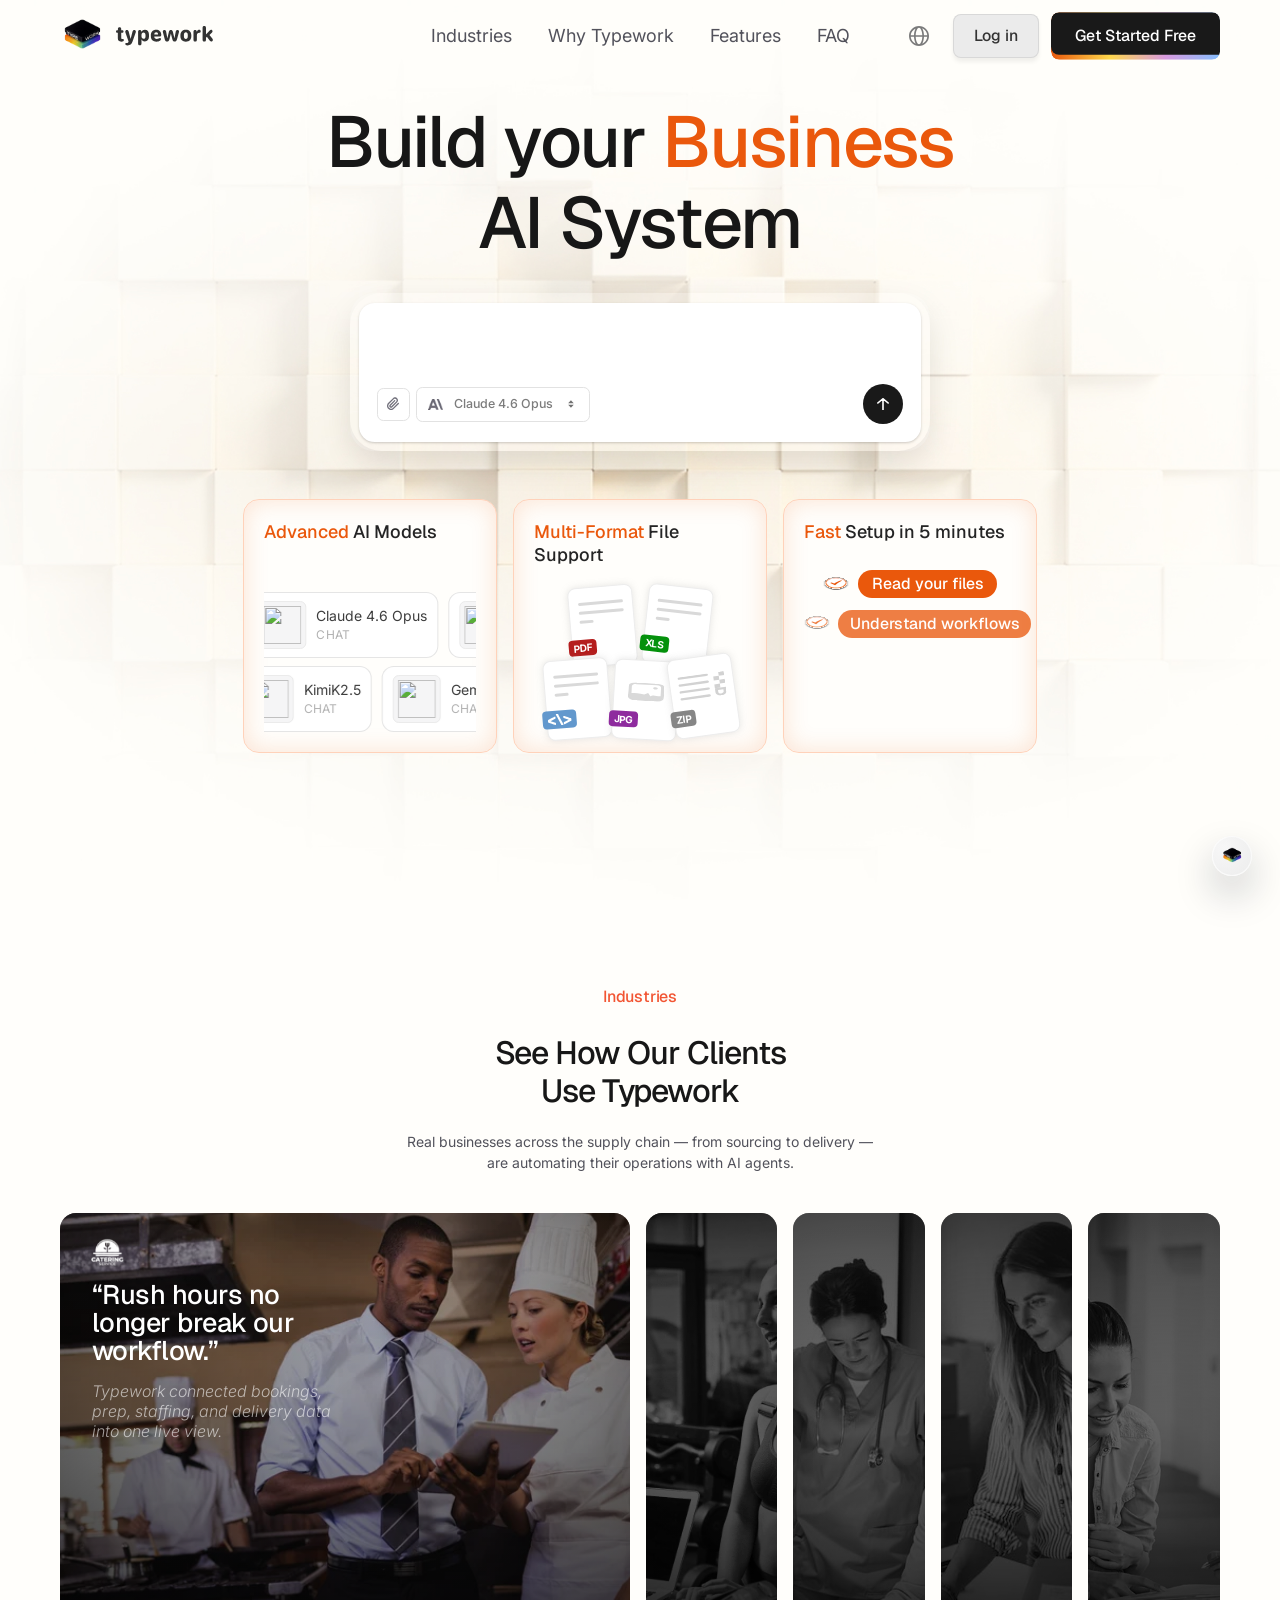
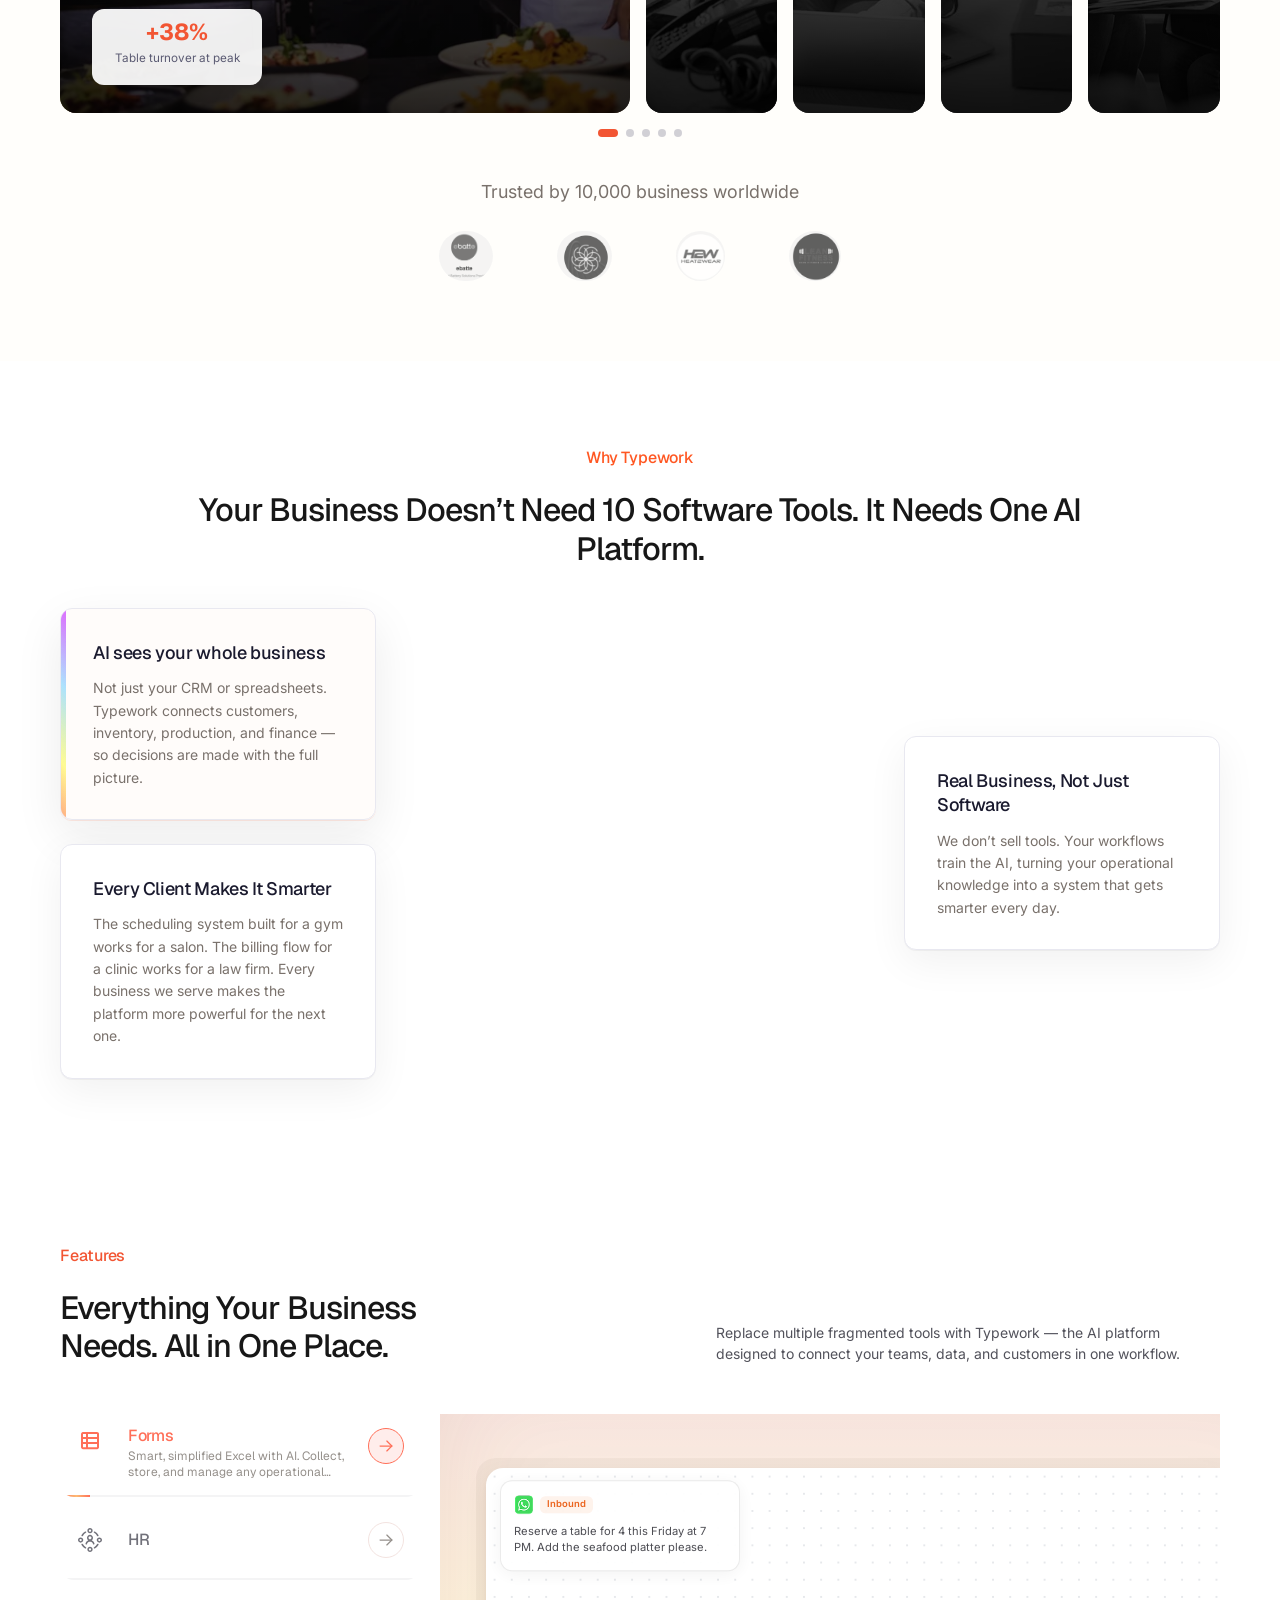
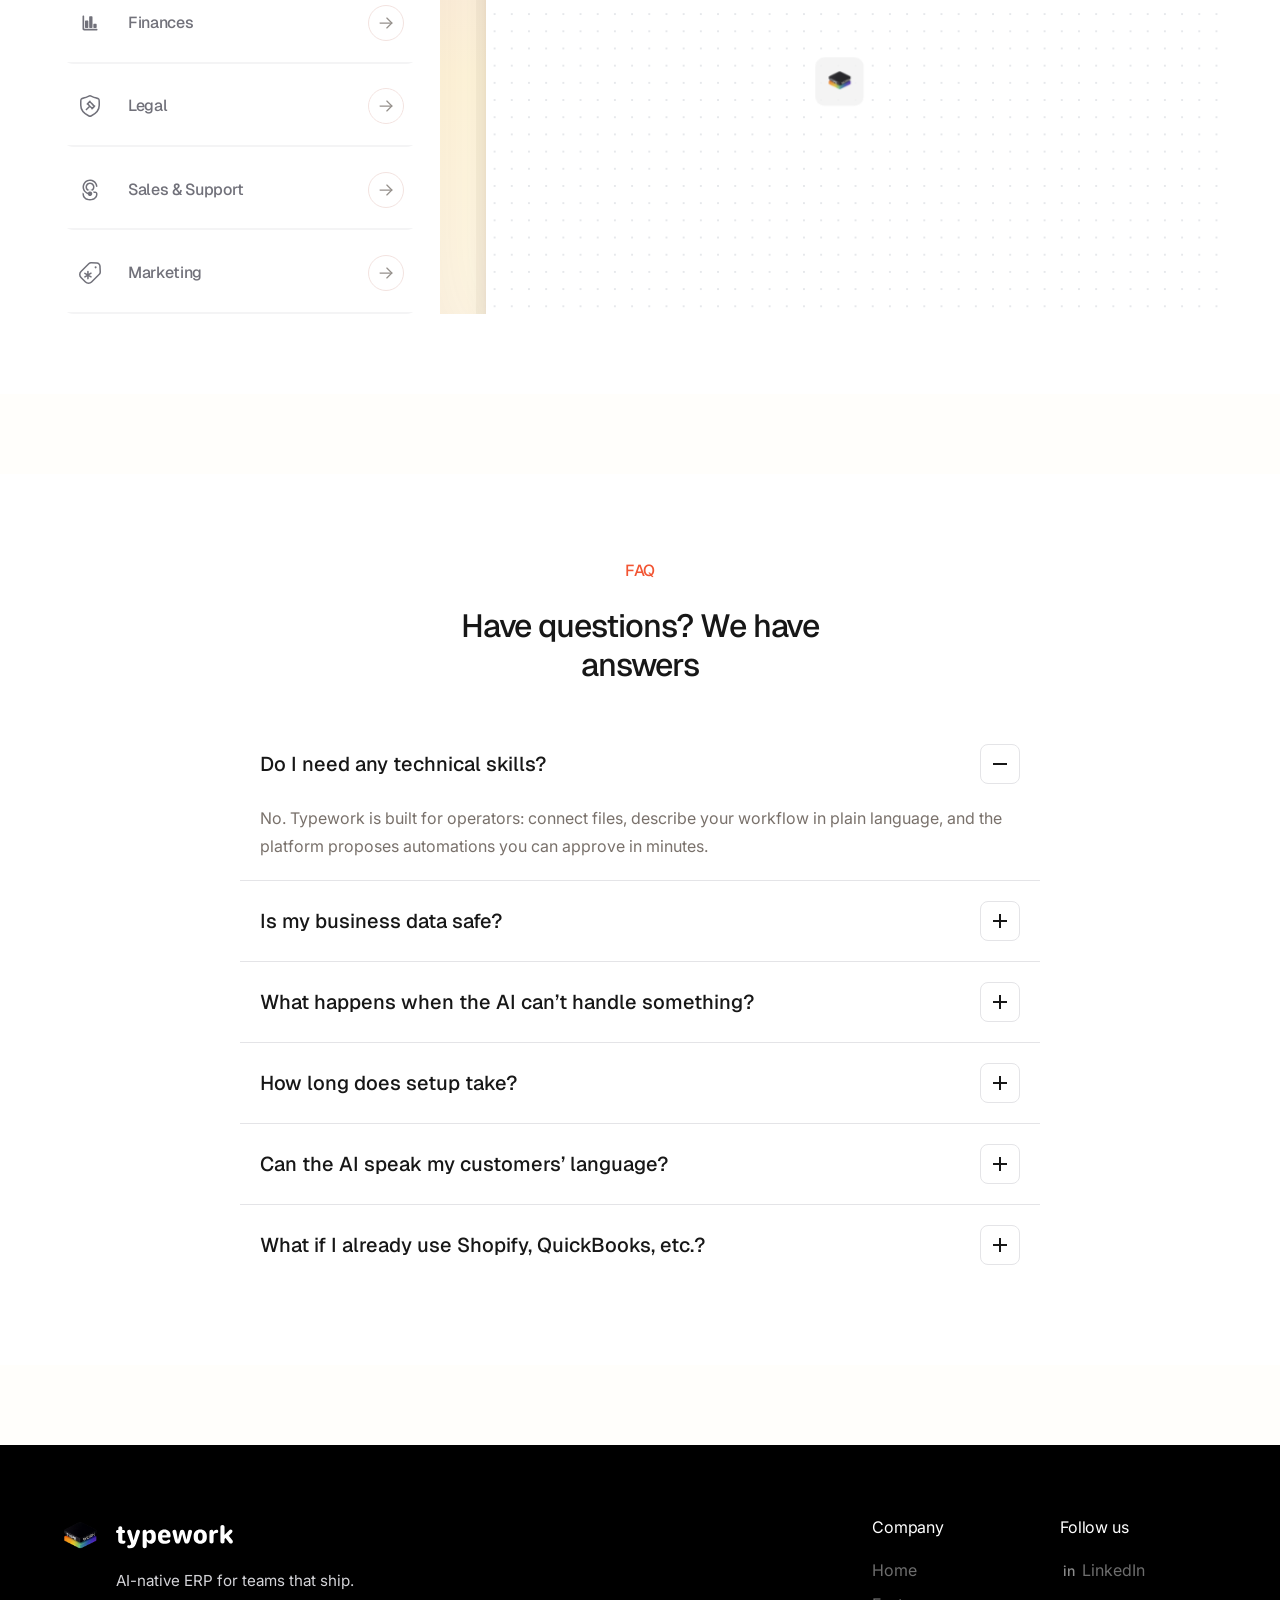
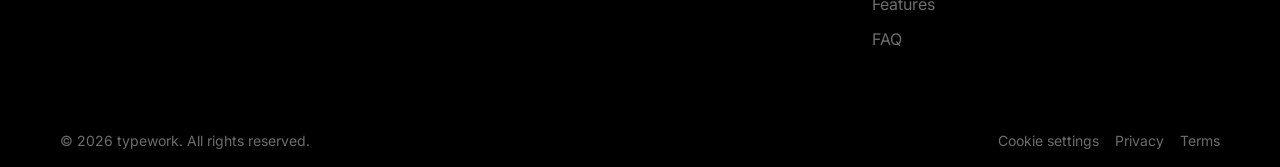
==== index.html @ 63b9feb6 "sync landing updates onto main Bring the latest feature styling, hero and why-section spacing fixes," ====
<!doctype html>
<html lang="en">
  <head>
    <meta charset="UTF-8" />
    <meta name="viewport" content="width=device-width, initial-scale=1.0" />
    <title>typework</title>
    <meta http-equiv="refresh" content="0; url=./typework.html" />
    <link rel="canonical" href="./typework.html" />
  </head>
  <body>
    <p>Redirecting to <a href="./typework.html">typework.html</a>...</p>
  </body>
</html>
<!DOCTYPE html>
<html lang="en">
  <head>
    <meta charset="UTF-8" />
    <meta name="viewport" content="width=device-width, initial-scale=1.0" />
    <meta name="color-scheme" content="light" />
    <title>typework — Build Your Business AI System</title>
    <link rel="preconnect" href="https://fonts.googleapis.com" />
    <link rel="preconnect" href="https://fonts.gstatic.com" crossorigin />
    <link
      href="https://fonts.googleapis.com/css2?family=Geist:wght@400;500;700&family=Inter:wght@400;500;600;700&display=swap"
      rel="stylesheet"
    />
    <link rel="stylesheet" href="./typework-tokens.css" />
    <link rel="stylesheet" href="./typework-base.css" />
    <link rel="stylesheet" href="./typework-hero.css" />
    <link rel="stylesheet" href="./typework-hero-setup.css" />
    <link rel="stylesheet" href="./typework-industries.css" />
    <link rel="stylesheet" href="./typework-sections.css" />
    <link rel="stylesheet" href="./typework-why-showcase.css" />
    <link rel="stylesheet" href="./typework-features.css" />
    <link rel="stylesheet" href="./typework-features-canvas.css" />
    <link rel="stylesheet" href="./typework-features-hr-canvas.css" />
    <link rel="stylesheet" href="./typework-features-sales-canvas.css" />
    <link rel="stylesheet" href="./typework-features-finances-canvas.css" />
    <link rel="stylesheet" href="./typework-features-legal-canvas.css" />
    <link rel="stylesheet" href="./typework-features-marketing-canvas.css" />
  </head>
  <body class="tw-page">
    <main id="top">
      <section class="tw-hero" aria-labelledby="tw-hero-title">
        <header class="tw-header">
          <div class="tw-container tw-header__inner">
            <a class="tw-brand" href="#top" data-tw-anchor>
              <img
                class="tw-brand__mark"
                src="./Square%20Transparent%201.png"
                width="60"
                height="60"
                alt=""
              />
              <span class="tw-brand__text">typework</span>
            </a>
            <nav class="tw-nav" aria-label="Primary">
              <a href="#industries" data-tw-anchor>Industries</a>
              <a href="#why-typework" data-tw-anchor>Why Typework</a>
              <a href="#features" data-tw-anchor>Features</a>
              <a href="#faq" data-tw-anchor>FAQ</a>
            </nav>
            <div class="tw-header__actions">
              <a class="tw-btn tw-btn--ghost" href="#">Log in</a>
              <a class="tw-btn tw-btn--primary" href="#">Get Started Free</a>
            </div>
            <button
              type="button"
              class="tw-nav-toggle"
              aria-expanded="false"
              aria-controls="tw-nav-panel"
              data-tw-nav-toggle
            >
              <span class="tw-visually-hidden">Menu</span>
              <span class="tw-nav-toggle__bar" aria-hidden="true"></span>
              <span class="tw-nav-toggle__bar" aria-hidden="true"></span>
              <span class="tw-nav-toggle__bar" aria-hidden="true"></span>
            </button>
          </div>
          <div id="tw-nav-panel" class="tw-nav-panel" hidden data-tw-nav-panel>
            <nav class="tw-nav-panel__inner" aria-label="Mobile">
              <a href="#industries" data-tw-anchor>Industries</a>
              <a href="#why-typework" data-tw-anchor>Why Typework</a>
              <a href="#features" data-tw-anchor>Features</a>
              <a href="#faq" data-tw-anchor>FAQ</a>
              <a class="tw-btn tw-btn--ghost tw-nav-panel__full" href="#">Log in</a>
              <a class="tw-btn tw-btn--primary tw-nav-panel__full" href="#">Get Started Free</a>
            </nav>
          </div>
        </header>
        <div class="tw-hero__media" aria-hidden="true">
          <video
            class="tw-hero__video"
            autoplay
            muted
            loop
            playsinline
            poster="./%E6%94%B9%E5%8F%98%E8%89%B2%E8%B0%83%201.jpg"
            data-tw-hero-video
          >
            <source src="./typework%20bg.mp4" type="video/mp4" />
          </video>
          <div class="tw-hero__scrim"></div>
        </div>
        <div class="tw-container tw-hero__content">
          <h1 id="tw-hero-title" class="tw-hero__title">
            <span class="tw-hero__title-line tw-hero__title-line--lead">
              <span class="tw-hero__title-nowrap" aria-live="polite">
                Build your
                <span class="tw-hero__title-rotor">
                  <span class="tw-hero__title-highlight" data-tw-hero-rotating>Business</span>
                </span>
              </span>
            </span>
            <span class="tw-hero__title-line">AI System</span>
          </h1>
          <div class="tw-prompt-card-shell">
            <div class="tw-prompt-card">
              <div class="tw-prompt-card__inner">
                <div
                  class="tw-prompt-card__input"
                  role="textbox"
                  aria-label="Prompt"
                  data-tw-prompt
                >
                  <span class="tw-prompt-card__caret" data-tw-caret>|</span>
                </div>
                <div class="tw-prompt-card__toolbar">
                  <div class="tw-prompt-card__toolbar-left">
                    <button type="button" class="tw-prompt-card__attach" aria-label="Attach file">
                      <img
                        src="./figma-assets/tw-prompt-attach.svg"
                        width="16"
                        height="16"
                        alt=""
                      />
                    </button>
                    <div class="tw-prompt-card__model">
                      <img
                        class="tw-prompt-card__model-logo"
                        src="./figma-assets/tw-prompt-claude.png"
                        width="14"
                        height="11"
                        alt=""
                      />
                      <span class="tw-prompt-card__model-label">Claude 4.6 Opus</span>
                      <button type="button" class="tw-prompt-card__chev" aria-label="Choose model">
                        <img
                          src="./figma-assets/tw-prompt-chev.svg"
                          width="16"
                          height="16"
                          alt=""
                        />
                      </button>
                    </div>
                  </div>
                  <button type="button" class="tw-prompt-card__send" aria-label="Submit prompt">
                    <img
                      class="tw-prompt-card__send-arrow"
                      src="./figma-assets/tw-prompt-send-arrow.svg"
                      width="13"
                      height="13"
                      alt=""
                      aria-hidden="true"
                    />
                  </button>
                </div>
              </div>
            </div>
          </div>

          <div class="tw-hero-cards">
            <article class="tw-hero-card tw-hero-card--models">
              <h2 class="tw-hero-card__title tw-hero-card__title--models">
                <span class="tw-hero-card__title-accent">Advanced </span><span class="tw-hero-card__title-rest">AI Models</span>
              </h2>
              <div class="tw-model-chips-grid" role="list">
                <div class="tw-model-chips-row" role="presentation">
                  <div class="tw-model-chip" role="listitem">
                    <div class="tw-model-chip__icon-wrap">
                      <img
                        src="https://www.figma.com/api/mcp/asset/2b1efbb2-1e41-42d3-98ca-b2d2655c576d"
                        alt=""
                        width="48"
                        height="48"
                        loading="lazy"
                      />
                    </div>
                    <span class="tw-model-chip__meta">
                      <span class="tw-model-chip__name">Claude 4.6 Opus</span>
                      <span class="tw-model-chip__tag">CHAT</span>
                    </span>
                  </div>
                  <div class="tw-model-chip" role="listitem">
                    <div class="tw-model-chip__icon-wrap">
                      <img
                        src="https://www.figma.com/api/mcp/asset/c776d292-06ce-4769-b9d9-4b1e485edcdd"
                        alt=""
                        width="48"
                        height="48"
                        loading="lazy"
                      />
                    </div>
                    <span class="tw-model-chip__meta">
                      <span class="tw-model-chip__name">MiniMax M2.7</span>
                      <span class="tw-model-chip__tag">CHAT</span>
                    </span>
                  </div>
                  <div class="tw-model-chip" role="listitem">
                    <div class="tw-model-chip__icon-wrap">
                      <img
                        src="https://www.figma.com/api/mcp/asset/7afaef28-8f47-4144-9e0d-771c453b8ff2"
                        alt=""
                        width="48"
                        height="48"
                        loading="lazy"
                      />
                    </div>
                    <span class="tw-model-chip__meta">
                      <span class="tw-model-chip__name">Gemini 2.5 Flash</span>
                      <span class="tw-model-chip__tag">CHAT</span>
                    </span>
                  </div>
                  <div class="tw-model-chip" role="listitem">
                    <div class="tw-model-chip__icon-wrap">
                      <img
                        src="https://www.figma.com/api/mcp/asset/f002b4a9-f314-4b8e-b151-6e9832347f4e"
                        alt=""
                        width="48"
                        height="48"
                        loading="lazy"
                      />
                    </div>
                    <span class="tw-model-chip__meta">
                      <span class="tw-model-chip__name">Qwen3-Coder-Next</span>
                      <span class="tw-model-chip__tag">CHAT</span>
                    </span>
                  </div>
                </div>
                <div class="tw-model-chips-row tw-model-chips-row--offset" role="presentation">
                  <div class="tw-model-chip" role="listitem">
                    <div class="tw-model-chip__icon-wrap">
                      <img
                        src="https://www.figma.com/api/mcp/asset/738a3477-73bf-47d8-b741-0778bf2724fc"
                        alt=""
                        width="48"
                        height="48"
                        loading="lazy"
                      />
                    </div>
                    <span class="tw-model-chip__meta">
                      <span class="tw-model-chip__name">KimiK2.5</span>
                      <span class="tw-model-chip__tag">CHAT</span>
                    </span>
                  </div>
                  <div class="tw-model-chip" role="listitem">
                    <div class="tw-model-chip__icon-wrap">
                      <img
                        src="https://www.figma.com/api/mcp/asset/00bbc182-0d23-4f97-929b-8397a156e32e"
                        alt=""
                        width="48"
                        height="48"
                        loading="lazy"
                      />
                    </div>
                    <span class="tw-model-chip__meta">
                      <span class="tw-model-chip__name">Gemini 2.5 Flash</span>
                      <span class="tw-model-chip__tag">CHAT</span>
                    </span>
                  </div>
                  <div class="tw-model-chip" role="listitem">
                    <div class="tw-model-chip__icon-wrap">
                      <img
                        src="https://www.figma.com/api/mcp/asset/01e41cc6-9cce-412c-bcc6-2c48b57b1b3c"
                        alt=""
                        width="48"
                        height="48"
                        loading="lazy"
                      />
                    </div>
                    <span class="tw-model-chip__meta">
                      <span class="tw-model-chip__name">Grok 4</span>
                      <span class="tw-model-chip__tag">CHAT</span>
                    </span>
                  </div>
                </div>
              </div>
            </article>
            <article class="tw-hero-card tw-hero-card--files">
              <h2 class="tw-hero-card__title tw-hero-card__title--files">
                <span class="tw-hero-card__title-accent">Multi-Format </span><span class="tw-hero-card__title-rest">File Support</span>
              </h2>
              <div class="tw-file-stack" aria-hidden="true">
                <div class="tw-file-doc tw-file-doc--pdf">
                  <div class="tw-file-doc__sheet">
                    <div class="tw-file-doc__lines" aria-hidden="true">
                      <span></span><span></span><span></span>
                    </div>
                    <span class="tw-file-doc__badge tw-file-doc__badge--pdf">PDF</span>
                  </div>
                </div>
                <div class="tw-file-doc tw-file-doc--xls">
                  <div class="tw-file-doc__sheet">
                    <div class="tw-file-doc__lines" aria-hidden="true">
                      <span></span><span></span><span></span>
                    </div>
                    <span class="tw-file-doc__badge tw-file-doc__badge--xls">XLS</span>
                  </div>
                </div>
                <div class="tw-file-doc tw-file-doc--csv">
                  <div class="tw-file-doc__sheet">
                    <div class="tw-file-doc__lines" aria-hidden="true">
                      <span></span><span></span><span></span>
                    </div>
                    <span class="tw-file-doc__badge tw-file-doc__badge--csv">
                      <img
                        src="./figma-assets/tw-file-csv-icon.svg"
                        width="26"
                        height="12"
                        alt=""
                      />
                    </span>
                  </div>
                </div>
                <div class="tw-file-doc tw-file-doc--jpg">
                  <div class="tw-file-doc__sheet">
                    <div class="tw-file-doc__preview">
                      <img
                        src="./figma-assets/tw-file-jpg-preview.svg"
                        width="48"
                        height="36"
                        alt=""
                      />
                    </div>
                    <span class="tw-file-doc__badge tw-file-doc__badge--jpg">JPG</span>
                  </div>
                </div>
                <div class="tw-file-doc tw-file-doc--zip">
                  <div class="tw-file-doc__sheet">
                    <div class="tw-file-doc__preview tw-file-doc__preview--zip">
                      <img
                        src="./figma-assets/tw-file-zip-preview.svg"
                        width="48"
                        height="36"
                        alt=""
                      />
                    </div>
                    <span class="tw-file-doc__badge tw-file-doc__badge--zip">ZIP</span>
                  </div>
                </div>
              </div>
            </article>
            <article class="tw-hero-card tw-hero-card--setup">
              <h2 class="tw-hero-card__title tw-hero-card__title--setup">
                <span class="tw-hero-card__title-accent">Fast</span><span class="tw-hero-card__title-rest"> Setup in 5 minutes</span>
              </h2>
              <ol class="tw-setup-track">
                <li class="tw-setup-step tw-setup-step--solid">
                  <span class="tw-setup-step__icon">
                    <img src="./figma-assets/tw-setup-icon-1.svg" width="26" height="26" alt="" />
                  </span>
                  <span class="tw-setup-step__pill">Read your files</span>
                </li>
                <li class="tw-setup-step tw-setup-step--solid">
                  <span class="tw-setup-step__icon">
                    <img src="./figma-assets/tw-setup-icon-2.svg" width="26" height="26" alt="" />
                  </span>
                  <span class="tw-setup-step__pill">Understand workflows</span>
                </li>
                <li class="tw-setup-step tw-setup-step--outline">
                  <span class="tw-setup-step__icon tw-setup-step__icon--stacked" aria-hidden="true">
                    <img
                      class="tw-setup-step__ring"
                      src="./figma-assets/tw-setup-ellipse.png"
                      width="26"
                      height="26"
                      alt=""
                    />
                    <img
                      class="tw-setup-step__mark"
                      src="./figma-assets/tw-setup-check.svg"
                      width="16"
                      height="16"
                      alt=""
                    />
                  </span>
                  <span class="tw-setup-step__pill">Build your system</span>
                </li>
                <li class="tw-setup-step tw-setup-step--outline">
                  <span class="tw-setup-step__icon tw-setup-step__icon--stacked" aria-hidden="true">
                    <img
                      class="tw-setup-step__ring"
                      src="./figma-assets/tw-setup-ellipse.png"
                      width="26"
                      height="26"
                      alt=""
                    />
                    <img
                      class="tw-setup-step__mark"
                      src="./figma-assets/tw-setup-check.svg"
                      width="16"
                      height="16"
                      alt=""
                    />
                  </span>
                  <span class="tw-setup-step__pill">Go Live Everywhere</span>
                </li>
              </ol>
            </article>
          </div>
        </div>
      </section>

      <section id="industries" class="tw-section tw-industries">
        <div class="tw-container">
          <p class="tw-kicker tw-kicker--center">Industries</p>
          <h2 class="tw-section-title tw-section-title--center">See How Our Clients Use Typework</h2>
          <p class="tw-section-lead tw-section-lead--center">
            Real businesses across the supply chain — from sourcing to delivery — are automating
            their operations with AI agents.
          </p>

          <div
            class="tw-industries-accordion"
            role="region"
            aria-label="Client case studies"
            tabindex="0"
            data-tw-industries
            data-tw-active-index="0"
          >
            <article class="tw-industry-panel is-active" data-tw-industry-panel data-index="0" aria-current="true">
              <img
                class="tw-industry-panel__bg"
                src="./figma-assets/industry-hero.png"
                alt="Restaurant team reviewing operations on a tablet"
                loading="lazy"
              />
              <img
                class="tw-industry-panel__logo-mark"
                src="./figma-assets/industry-logo-mark.png"
                alt=""
                loading="lazy"
                aria-hidden="true"
              />
              <div class="tw-industry-panel__overlay" aria-hidden="true"></div>
              <div class="tw-industry-panel__content">
                <h3 class="tw-industry-panel__quote">“Rush hours no longer break our workflow.”</h3>
                <p class="tw-industry-panel__desc">
                  Typework connected bookings, prep, staffing, and delivery data into one live view.
                </p>
              </div>
              <div class="tw-industry-panel__stats">
                <div class="tw-industry-stat">
                  <strong>+38%</strong>
                  <span>Table turnover at peak</span>
                </div>
              </div>
            </article>

            <article class="tw-industry-panel" data-tw-industry-panel data-index="1">
              <img class="tw-industry-panel__bg" src="./figma-assets/industry-card-2.png" alt="" loading="lazy" />
              <div class="tw-industry-panel__overlay" aria-hidden="true"></div>
              <div class="tw-industry-panel__content">
                <h3 class="tw-industry-panel__quote">“Coach scheduling is finally predictable.”</h3>
                <p class="tw-industry-panel__desc">
                  Attendance, PT sessions, shifts, and renewal alerts now run in one operating rhythm.
                </p>
              </div>
              <div class="tw-industry-panel__stats">
                <div class="tw-industry-stat">
                  <strong>-46%</strong>
                  <span>Manual scheduling time</span>
                </div>
              </div>
            </article>
            <article class="tw-industry-panel" data-tw-industry-panel data-index="2">
              <img class="tw-industry-panel__bg" src="./figma-assets/industry-card-3.jpg" alt="" loading="lazy" />
              <div class="tw-industry-panel__overlay" aria-hidden="true"></div>
              <div class="tw-industry-panel__content">
                <h3 class="tw-industry-panel__quote">“Nurses don’t jump across three tools anymore.”</h3>
                <p class="tw-industry-panel__desc">
                  Appointments, diagnostics, follow-ups, and billing now flow through one shared process.
                </p>
              </div>
              <div class="tw-industry-panel__stats">
                <div class="tw-industry-stat">
                  <strong>-31%</strong>
                  <span>Average patient wait time</span>
                </div>
              </div>
            </article>
            <article class="tw-industry-panel" data-tw-industry-panel data-index="3">
              <img class="tw-industry-panel__bg" src="./figma-assets/industry-card-4.png" alt="" loading="lazy" />
              <div class="tw-industry-panel__overlay" aria-hidden="true"></div>
              <div class="tw-industry-panel__content">
                <h3 class="tw-industry-panel__quote">“Launch days no longer overwhelm ops.”</h3>
                <p class="tw-industry-panel__desc">
                  Campaigns, orders, stock, and support tickets stay synced from one command layer.
                </p>
              </div>
              <div class="tw-industry-panel__stats">
                <div class="tw-industry-stat">
                  <strong>+22%</strong>
                  <span>Campaign conversion rate</span>
                </div>
              </div>
            </article>
            <article class="tw-industry-panel" data-tw-industry-panel data-index="4">
              <img class="tw-industry-panel__bg" src="./figma-assets/industry-card-5.png" alt="" loading="lazy" />
              <div class="tw-industry-panel__overlay" aria-hidden="true"></div>
              <div class="tw-industry-panel__content">
                <h3 class="tw-industry-panel__quote">“Our team finally works from one funnel.”</h3>
                <p class="tw-industry-panel__desc">
                  Leads, tours, follow-ups, and closings are now tracked as one continuous pipeline.
                </p>
              </div>
              <div class="tw-industry-panel__stats">
                <div class="tw-industry-stat">
                  <strong>+29%</strong>
                  <span>Lead-to-tour conversion</span>
                </div>
              </div>
            </article>
          </div>

          <div class="tw-industries__status" aria-hidden="true">
            <div class="tw-industries__dots" data-tw-industries-dots></div>
          </div>

          <div class="tw-industries-trust">
            <p class="tw-industries-trust__line">Trusted by 10,000 business worldwide</p>
            <div class="tw-industries-trust__logos" aria-hidden="true">
              <img src="./figma-assets/industry-trust-1.png" alt="" loading="lazy" />
              <img src="./figma-assets/industry-trust-2.png" alt="" loading="lazy" />
              <img src="./figma-assets/industry-trust-3.png" alt="" loading="lazy" />
              <img src="./figma-assets/industry-trust-4.png" alt="" loading="lazy" />
            </div>
          </div>
        </div>
      </section>

      <section id="why-typework" class="tw-section tw-why">
        <div class="tw-why-showcase" data-tw-why-showcase>
          <div class="tw-container tw-why-showcase__head">
            <p class="tw-kicker tw-kicker--center">Why Typework</p>
            <h2 class="tw-section-title tw-section-title--center">
              Your Business Doesn’t Need 10 Software Tools. It Needs One AI Platform.
            </h2>
          </div>

          <div class="tw-why-showcase__stage" data-tw-why-pin>
            <div class="tw-container tw-why-showcase__cols">
              <div class="tw-why-showcase__left">
                <article
                  class="tw-why-stack-card is-active"
                  data-tw-why-card="0"
                  aria-current="true"
                >
                  <h3>AI sees your whole business</h3>
                  <p>
                    Not just your CRM or spreadsheets. Typework connects customers, inventory,
                    production, and finance — so decisions are made with the full picture.
                  </p>
                </article>
                <article class="tw-why-stack-card" data-tw-why-card="1" aria-current="false">
                  <h3>Every Client Makes It Smarter</h3>
                  <p>
                    The scheduling system built for a gym works for a salon. The billing flow for a
                    clinic works for a law firm. Every business we serve makes the platform more
                    powerful for the next one.
                  </p>
                </article>
              </div>

              <div class="tw-why-showcase__center" aria-hidden="true">
                <div class="tw-why-video-wrap">
                  <video
                    class="tw-why-video"
                    data-tw-why-video
                    src="./why%20type视频.mp4"
                    muted
                    playsinline
                    preload="auto"
                  ></video>
                </div>
              </div>

              <div class="tw-why-showcase__right">
                <article
                  class="tw-why-stack-card tw-why-stack-card--enter"
                  data-tw-why-card="2"
                  aria-current="false"
                >
                  <h3>Real Business, Not Just Software</h3>
                  <p>
                    We don’t sell tools. Your workflows train the AI, turning your operational
                    knowledge into a system that gets smarter every day.
                  </p>
                </article>
              </div>
            </div>
          </div>
        </div>
      </section>

      <section id="features" class="tw-section tw-features" data-tw-features>
        <div class="tw-container tw-features__head tw-features__head--split">
          <div>
            <p class="tw-kicker">Features</p>
            <h2 class="tw-section-title">Everything Your Business Needs. All in One Place.</h2>
          </div>
          <p class="tw-section-lead tw-features__head-lead">
            Replace multiple fragmented tools with Typework — the AI platform designed to connect your
            teams, data, and customers in one workflow.
          </p>
        </div>
        <div class="tw-container tw-features__split tw-features__split--feat">
          <nav class="tw-feat-nav" aria-label="Product features" data-tw-feat-nav>
            <button
              type="button"
              class="tw-feat-nav__btn is-active"
              data-tw-feature-tab="0"
              data-tw-feature-style="forms"
              aria-current="true"
            >
              <span class="tw-feat-nav__ico tw-feat-nav__ico--forms" aria-hidden="true"></span>
              <span class="tw-feat-nav__text">
                <span class="tw-feat-nav__name">Forms</span>
                <span class="tw-feat-nav__desc">
                  Smart, simplified Excel with AI. Collect, store, and manage any operational data.
                </span>
              </span>
              <span class="tw-feat-nav__go" aria-hidden="true"></span>
              <span class="tw-feat-nav__progress" aria-hidden="true"
                ><span class="tw-feat-nav__progress-fill"></span
              ></span>
            </button>
            <button
              type="button"
              class="tw-feat-nav__btn"
              data-tw-feature-tab="1"
              data-tw-feature-style="hr"
            >
              <span class="tw-feat-nav__ico tw-feat-nav__ico--hr" aria-hidden="true"></span>
              <span class="tw-feat-nav__text">
                <span class="tw-feat-nav__name">HR</span>
                <span class="tw-feat-nav__desc">
                  Hiring, scheduling, and payroll signals — unified for people operations.
                </span>
              </span>
              <span class="tw-feat-nav__go" aria-hidden="true"></span>
              <span class="tw-feat-nav__progress" aria-hidden="true"
                ><span class="tw-feat-nav__progress-fill"></span
              ></span>
            </button>
            <button
              type="button"
              class="tw-feat-nav__btn"
              data-tw-feature-tab="2"
              data-tw-feature-style="finances"
            >
              <span class="tw-feat-nav__ico tw-feat-nav__ico--finances" aria-hidden="true"></span>
              <span class="tw-feat-nav__text">
                <span class="tw-feat-nav__name">Finances</span>
                <span class="tw-feat-nav__desc">
                  Invoicing, expense tracking, payroll calculations, and financial reporting— all
                  handled by AI that understands your numbers.
                </span>
              </span>
              <span class="tw-feat-nav__go" aria-hidden="true"></span>
              <span class="tw-feat-nav__progress" aria-hidden="true"
                ><span class="tw-feat-nav__progress-fill"></span
              ></span>
            </button>
            <button
              type="button"
              class="tw-feat-nav__btn"
              data-tw-feature-tab="3"
              data-tw-feature-style="legal"
            >
              <span class="tw-feat-nav__ico tw-feat-nav__ico--legal" aria-hidden="true"></span>
              <span class="tw-feat-nav__text">
                <span class="tw-feat-nav__name">Legal</span>
                <span class="tw-feat-nav__desc">
                  Contracts, approvals, and audit trails with structured records.
                </span>
              </span>
              <span class="tw-feat-nav__go" aria-hidden="true"></span>
              <span class="tw-feat-nav__progress" aria-hidden="true"
                ><span class="tw-feat-nav__progress-fill"></span
              ></span>
            </button>
            <button
              type="button"
              class="tw-feat-nav__btn"
              data-tw-feature-tab="4"
              data-tw-feature-style="sales"
            >
              <span class="tw-feat-nav__ico tw-feat-nav__ico--sales" aria-hidden="true"></span>
              <span class="tw-feat-nav__text">
                <span class="tw-feat-nav__name">Sales &amp; Support</span>
                <span class="tw-feat-nav__desc">
                  Inbox, CRM, and fulfillment — one thread from lead to delivery.
                </span>
              </span>
              <span class="tw-feat-nav__go" aria-hidden="true"></span>
              <span class="tw-feat-nav__progress" aria-hidden="true"
                ><span class="tw-feat-nav__progress-fill"></span
              ></span>
            </button>
            <button
              type="button"
              class="tw-feat-nav__btn"
              data-tw-feature-tab="5"
              data-tw-feature-style="marketing"
            >
              <span class="tw-feat-nav__ico tw-feat-nav__ico--marketing" aria-hidden="true"></span>
              <span class="tw-feat-nav__text">
                <span class="tw-feat-nav__name">Marketing</span>
                <span class="tw-feat-nav__desc">
                  Campaigns, attribution, and assets — orchestrated with operational data.
                </span>
              </span>
              <span class="tw-feat-nav__go" aria-hidden="true"></span>
              <span class="tw-feat-nav__progress" aria-hidden="true"
                ><span class="tw-feat-nav__progress-fill"></span
              ></span>
            </button>
          </nav>

          <div class="tw-feat-panels" data-tw-feat-panels>
            <div
              class="tw-feat-canvas tw-feat-canvas--forms"
              data-tw-feat-panel="0"
              data-tw-feat-canvas
            >
              <div class="tw-feat-stage">
                <div class="tw-feat-stage__frame">
                  <div class="tw-feat-stage__sheet">
                    <div class="tw-feat-stage__dots" aria-hidden="true"></div>
                    <div class="tw-feat-stage__inner">
                      <div class="tw-feat-flow">
                        <div class="tw-feat-col-left">
                          <div class="tw-feat-wa">
                            <div class="tw-feat-wa__top">
                              <img
                                class="tw-feat-wa__wa"
                                src="./whatsapp.png"
                                width="22"
                                height="22"
                                alt=""
                                loading="lazy"
                                decoding="async"
                                aria-hidden="true"
                              />
                              <span class="tw-feat-wa__chip">Inbound</span>
                            </div>
                            <p class="tw-feat-wa__body">
                              Reserve a table for 4 this Friday at 7 PM. Add the seafood platter please.
                            </p>
                          </div>
                          <div class="tw-feat-bridge" aria-hidden="true"></div>
                          <div class="tw-feat-steps">
                            <div class="tw-feat-step">
                              <span class="tw-feat-step__rail" aria-hidden="true"></span>
                              <span class="tw-feat-step__check">✓</span>
                              <div class="tw-feat-step__card">
                                <span class="tw-feat-step__title">Created reservation</span>
                                <p class="tw-feat-step__meta">Table 7 · 4 guests · Fri 7:00 PM</p>
                              </div>
                            </div>
                            <div class="tw-feat-step">
                              <span class="tw-feat-step__rail" aria-hidden="true"></span>
                              <span class="tw-feat-step__check">✓</span>
                              <div class="tw-feat-step__card">
                                <span class="tw-feat-step__title">Added pre-order</span>
                                <p class="tw-feat-step__meta">Seafood Platter x1 — $88.00</p>
                              </div>
                            </div>
                            <div class="tw-feat-step">
                              <span class="tw-feat-step__rail" aria-hidden="true"></span>
                              <span class="tw-feat-step__check">✓</span>
                              <div class="tw-feat-step__card">
                                <span class="tw-feat-step__title">Blocked availability</span>
                                <p class="tw-feat-step__meta">Table 7 unavailable Fri 7–9 PM</p>
                              </div>
                            </div>
                            <div class="tw-feat-step">
                              <span class="tw-feat-step__check">✓</span>
                              <div class="tw-feat-step__card">
                                <span class="tw-feat-step__title">Sent confirmation</span>
                                <p class="tw-feat-step__meta">WhatsApp message + calendar invite</p>
                              </div>
                            </div>
                          </div>
                        </div>
                        <span class="tw-feat-seg tw-feat-seg--a" aria-hidden="true"></span>
                        <div class="tw-feat-node-wrap">
                          <div class="tw-feat-node">
                            <img src="./Square%20Transparent%201.png" width="36" height="36" alt="" />
                          </div>
                        </div>
                        <span class="tw-feat-seg tw-feat-seg--b" aria-hidden="true"></span>
                        <div class="tw-feat-table-wrap">
                          <div class="tw-feat-table__head">
                            <h3 class="tw-feat-table__title">Reservations</h3>
                            <span class="tw-feat-table__live">LIVE</span>
                          </div>
                          <table class="tw-feat-table">
                            <thead>
                              <tr>
                                <th>Date</th>
                                <th>Time</th>
                                <th>Pax</th>
                                <th>Pre-order</th>
                                <th>Status</th>
                              </tr>
                            </thead>
                            <tbody>
                              <tr>
                                <td>Mar 20</td>
                                <td>6:30 PM</td>
                                <td>2</td>
                                <td>—</td>
                                <td><span class="tw-feat-pill tw-feat-pill--green">Confirmed</span></td>
                              </tr>
                              <tr class="is-hot">
                                <td>Mar 21</td>
                                <td>6:30 PM</td>
                                <td>3</td>
                                <td>Seafood $88</td>
                                <td><span class="tw-feat-pill tw-feat-pill--green">New</span></td>
                              </tr>
                              <tr>
                                <td>Mar 20</td>
                                <td>8:30 PM</td>
                                <td>6</td>
                                <td>Set Menu</td>
                                <td><span class="tw-feat-pill tw-feat-pill--peach">Pending</span></td>
                              </tr>
                            </tbody>
                          </table>
                        </div>
                      </div>
                    </div>
                  </div>
                </div>
              </div>
            </div>
            <div class="tw-feat-canvas tw-feat-canvas--hr" data-tw-feat-panel="1" hidden>
              <div class="tw-feat-stage tw-feat-stage--hr">
                <div class="tw-feat-stage__frame">
                  <div class="tw-feat-stage__sheet">
                    <div class="tw-feat-stage__dots" aria-hidden="true"></div>
                    <div class="tw-feat-stage__inner">
                      <div class="tw-feat-hr-chat">
                        <div class="tw-feat-hr-chat__bubble tw-feat-hr-chat__bubble--user">
                          <div class="tw-feat-hr-chat__avatar-wrap">
                            <img
                              class="tw-feat-hr-chat__avatar"
                              src="./figma-assets/tw-feat-hr-chat-avatar.png"
                              width="54"
                              height="54"
                              alt=""
                              loading="lazy"
                              decoding="async"
                            />
                          </div>
                          <p class="tw-feat-hr-chat__question">
                            &ldquo;How many leave days do I have left?&rdquo;
                          </p>
                        </div>
                        <div class="tw-feat-hr-chat__bridge">
                          <div class="tw-feat-hr-chat__dash" aria-hidden="true">
                            <img src="./figma-assets/tw-feat-hr-connector-dash.svg" alt="" />
                          </div>
                          <div class="tw-feat-hr-agent">
                            <div class="tw-feat-hr-agent__glow"></div>
                            <p class="tw-feat-hr-agent__label">HR Agent checks records</p>
                          </div>
                        </div>
                        <div class="tw-feat-hr-chat__bubble tw-feat-hr-chat__bubble--ai">
                          <div class="tw-feat-hr-chat__logo">
                            <img
                              src="./Square%20Transparent%201.png"
                              width="52"
                              height="52"
                              alt=""
                              loading="lazy"
                              decoding="async"
                            />
                          </div>
                          <div class="tw-feat-hr-chat__reply-wrap">
                            <p class="tw-feat-hr-chat__reply">
                              You have
                              <span class="tw-feat-hr-chat__accent">7 annual leave days</span>
                              remaining this year. Let me know if you&rsquo;d like to submit a request.
                            </p>
                            <div class="tw-feat-hr-chat__actions" aria-hidden="true">
                              <img
                                src="./figma-assets/tw-feat-hr-icon-refresh.svg"
                                width="24"
                                height="24"
                                alt=""
                              />
                              <img
                                src="./figma-assets/tw-feat-hr-icon-copy.svg"
                                width="24"
                                height="24"
                                alt=""
                              />
                            </div>
                          </div>
                        </div>
                      </div>
                    </div>
                  </div>
                </div>
              </div>
            </div>
            <div class="tw-feat-canvas tw-feat-canvas--finances" data-tw-feat-panel="2" hidden>
              <div class="tw-feat-stage tw-feat-stage--finances">
                <div class="tw-feat-stage__frame">
                  <div class="tw-feat-stage__sheet tw-feat-stage__sheet--finances">
                    <div class="tw-feat-fin-texture" aria-hidden="true"></div>
                    <div class="tw-feat-stage__dots" aria-hidden="true"></div>
                    <div class="tw-feat-stage__inner">
                      <div class="tw-feat-fin">
                        <div class="tw-feat-fin__user">
                          <div class="tw-feat-fin__avatar-wrap">
                            <img
                              src="./figma-assets/tw-feat-fin-avatar.png"
                              width="49"
                              height="49"
                              alt=""
                              loading="lazy"
                              decoding="async"
                            />
                          </div>
                          <p class="tw-feat-fin__user-msg">
                            &ldquo;Show me this month&rsquo;s revenue breakdown.&rdquo;
                          </p>
                        </div>
                        <div class="tw-feat-fin__response">
                          <div class="tw-feat-fin__response-inner">
                            <div class="tw-feat-fin__brand">
                              <img
                                src="./Square%20Transparent%201.png"
                                width="52"
                                height="52"
                                alt=""
                                loading="lazy"
                                decoding="async"
                              />
                            </div>
                            <div class="tw-feat-fin__body">
                              <p class="tw-feat-fin__lead">
                                Here&rsquo;s your
                                <span class="tw-feat-fin__lead-accent">revenue breakdown</span>
                                for this month:
                              </p>
                              <ul class="tw-feat-fin__list">
                                <li>Product Sales: $84,200</li>
                                <li>Services: $21,450</li>
                                <li>
                                  Subscriptions: $12,300<br />
                                  Total revenue so far: $117,950
                                </li>
                              </ul>
                            </div>
                            <div class="tw-feat-fin__file">
                              <div class="tw-feat-fin__file-preview" aria-hidden="true">
                                <span class="tw-feat-fin__file-tag">pdf</span>
                              </div>
                              <div class="tw-feat-fin__file-meta">
                                <p class="tw-feat-fin__file-title">JulyRevenue breakdown</p>
                                <p class="tw-feat-fin__file-date">2.1 MB</p>
                              </div>
                            </div>
                          </div>
                        </div>
                      </div>
                    </div>
                  </div>
                </div>
              </div>
            </div>
            <div class="tw-feat-canvas tw-feat-canvas--legal" data-tw-feat-panel="3" hidden>
              <div class="tw-feat-stage tw-feat-stage--legal">
                <div class="tw-feat-stage__frame">
                  <div class="tw-feat-stage__sheet tw-feat-stage__sheet--legal">
                    <div
                      class="tw-feat-legal-texture"
                      aria-hidden="true"
                      style="background-image: url('./figma-assets/tw-feat-legal-texture.png')"
                    ></div>
                    <div class="tw-feat-stage__dots" aria-hidden="true"></div>
                    <div class="tw-feat-stage__inner">
                      <div class="tw-feat-legal">
                        <div class="tw-feat-legal__query">
                          <div class="tw-feat-legal__avatar">
                            <img
                              src="./figma-assets/tw-feat-legal-avatar.png"
                              width="49"
                              height="49"
                              alt=""
                              loading="lazy"
                              decoding="async"
                            />
                          </div>
                          <p class="tw-feat-legal__question">
                            &ldquo;When does our supplier contract expire?&rdquo;
                          </p>
                        </div>
                        <div class="tw-feat-legal__cascade">
                          <div class="tw-feat-legal__pill">🔎 Clause Search</div>
                          <div class="tw-feat-legal__pill">📜 Contracts</div>
                          <div class="tw-feat-legal__pill">⚠️ Risk Flags</div>
                          <div class="tw-feat-legal__pill">⏱ Deadlines</div>
                        </div>
                        <div class="tw-feat-legal__agent-pill">
                          <div class="tw-feat-legal__agent-pill-inner">
                            <p class="tw-feat-legal__agent-pill-text">
                              Legal Agent sets a renewal reminder
                            </p>
                          </div>
                        </div>
                      </div>
                    </div>
                  </div>
                </div>
              </div>
            </div>
            <div class="tw-feat-canvas tw-feat-canvas--sales" data-tw-feat-panel="4" hidden>
              <div class="tw-feat-stage tw-feat-stage--sales">
                <div class="tw-feat-stage__frame">
                  <div class="tw-feat-stage__sheet">
                    <div class="tw-feat-stage__dots" aria-hidden="true"></div>
                    <div class="tw-feat-stage__inner">
                      <div class="tw-feat-sales">
                        <div class="tw-feat-sales__scene">
                          <div
                            class="tw-feat-sales__pill tw-feat-sales__pill--accent"
                            data-tw-feat-sales-pill
                          >
                            <span class="tw-feat-sales__pill-check" aria-hidden="true">✓</span>
                            <span class="tw-feat-sales__pill-text">Sales Agent checks inventory</span>
                          </div>
                          <div class="tw-feat-sales__pill" data-tw-feat-sales-pill>
                            <span class="tw-feat-sales__pill-check" aria-hidden="true">✓</span>
                            <span class="tw-feat-sales__pill-text">Confirms stock</span>
                          </div>
                          <div class="tw-feat-sales__pill tw-feat-sales__pill--end" data-tw-feat-sales-pill>
                            <span class="tw-feat-sales__pill-check" aria-hidden="true">✓</span>
                            <span class="tw-feat-sales__pill-text">sends a buy link.</span>
                          </div>
                          <div class="tw-feat-sales__device">
                            <img
                              src="./size.png"
                              width="507"
                              height="386"
                              alt=""
                              loading="lazy"
                              decoding="async"
                            />
                          </div>
                        </div>
                      </div>
                    </div>
                  </div>
                </div>
              </div>
            </div>
            <div class="tw-feat-canvas tw-feat-canvas--marketing" data-tw-feat-panel="5" hidden>
              <div class="tw-feat-stage tw-feat-stage--marketing">
                <div class="tw-feat-stage__frame">
                  <div class="tw-feat-stage__sheet tw-feat-stage__sheet--marketing">
                    <div
                      class="tw-feat-mkt-texture"
                      aria-hidden="true"
                      style="background-image: url('./figma-assets/tw-feat-mkt-texture.png')"
                    ></div>
                    <div class="tw-feat-stage__dots" aria-hidden="true"></div>
                    <div class="tw-feat-stage__inner">
                      <div class="tw-feat-mkt">
                        <div class="tw-feat-mkt__prompt">
                          <div class="tw-feat-mkt__prompt-head">
                            <span class="tw-feat-mkt__prompt-avatar">
                              <img
                                src="./figma-assets/tw-feat-mkt-avatar.png"
                                width="32"
                                height="32"
                                alt=""
                                loading="lazy"
                                decoding="async"
                              />
                            </span>
                            <p class="tw-feat-mkt__prompt-lead">
                              &ldquo;Create a Valentine&rsquo;s Day promo for our top customers.&rdquo;
                            </p>
                          </div>
                          <div class="tw-feat-mkt__files">
                            <div class="tw-feat-mkt__file">
                              <div class="tw-feat-mkt__file-thumb">
                                <span class="tw-feat-mkt__file-tag">jpg</span>
                                <img
                                  src="./figma-assets/tw-feat-mkt-thumb.png"
                                  width="51"
                                  height="60"
                                  alt=""
                                  loading="lazy"
                                  decoding="async"
                                />
                              </div>
                              <div class="tw-feat-mkt__file-meta">
                                <span class="tw-feat-mkt__file-name">Valentine&rsquo;s logo</span>
                                <span class="tw-feat-mkt__file-size">1.1MB</span>
                              </div>
                            </div>
                            <div class="tw-feat-mkt__file">
                              <div class="tw-feat-mkt__file-thumb">
                                <span class="tw-feat-mkt__file-tag">jpg</span>
                                <img
                                  src="./figma-assets/tw-feat-mkt-thumb.png"
                                  width="51"
                                  height="60"
                                  alt=""
                                  loading="lazy"
                                  decoding="async"
                                />
                              </div>
                              <div class="tw-feat-mkt__file-meta">
                                <span class="tw-feat-mkt__file-name">Valentine&rsquo;s material</span>
                                <span class="tw-feat-mkt__file-size">2.1MB</span>
                              </div>
                            </div>
                          </div>
                        </div>

                        <div class="tw-feat-mkt__spine" aria-hidden="true">
                          <img src="./figma-assets/tw-feat-mkt-dash.svg" width="2" height="280" alt="" />
                        </div>

                        <div class="tw-feat-mkt__rail">
                          <div class="tw-feat-mkt__agent-pill">
                            <div class="tw-feat-mkt__agent-pill-inner">
                              <p class="tw-feat-mkt__agent-pill-text">
                                <span class="tw-feat-mkt__agent-pill-soft">Marketing Agent </span>
                                <strong>Drafts copy</strong>
                              </p>
                            </div>
                          </div>

                          <div class="tw-feat-mkt__visuals">
                            <div class="tw-feat-mkt__visuals-cards">
                              <div class="tw-feat-mkt__promo tw-feat-mkt__promo--a">
                                <img
                                  src="./figma-assets/tw-feat-mkt-promo-1.png"
                                  width="215"
                                  height="215"
                                  alt=""
                                  loading="lazy"
                                  decoding="async"
                                />
                              </div>
                              <div class="tw-feat-mkt__promo tw-feat-mkt__promo--b">
                                <img
                                  src="./figma-assets/tw-feat-mkt-promo-2.png"
                                  width="217"
                                  height="217"
                                  alt=""
                                  loading="lazy"
                                  decoding="async"
                                />
                              </div>
                            </div>
                            <div class="tw-feat-mkt__step tw-feat-mkt__step--visuals">
                              <span class="tw-feat-mkt__step-check" aria-hidden="true">✓</span>
                              <p class="tw-feat-mkt__step-label">Designs visuals</p>
                            </div>
                          </div>

                          <div class="tw-feat-mkt__step tw-feat-mkt__step--delivery">
                            <span class="tw-feat-mkt__step-check" aria-hidden="true">✓</span>
                            <p class="tw-feat-mkt__step-label">Schedules delivery</p>
                            <div class="tw-feat-mkt__socials" aria-hidden="true">
                              <img
                                src="./figma-assets/tw-feat-mkt-social-1.png"
                                width="31"
                                height="31"
                                alt=""
                                loading="lazy"
                                decoding="async"
                              />
                              <img
                                src="./figma-assets/tw-feat-mkt-social-2.png"
                                width="31"
                                height="32"
                                alt=""
                                loading="lazy"
                                decoding="async"
                              />
                              <img
                                src="./figma-assets/tw-feat-mkt-social-3.png"
                                width="31"
                                height="32"
                                alt=""
                                loading="lazy"
                                decoding="async"
                              />
                            </div>
                          </div>
                        </div>
                      </div>
                    </div>
                  </div>
                </div>
              </div>
            </div>
            <div class="tw-feat-stub" data-tw-feat-stub hidden>
              <p class="tw-feat-stub__caption">全部特性预览已就绪。</p>
            </div>
          </div>
        </div>
      </section>


      <section id="faq" class="tw-section tw-faq">
        <div class="tw-container">
          <div class="tw-faq__head">
            <p class="tw-kicker tw-kicker--center">FAQ</p>
            <h2 class="tw-section-title tw-section-title--center">Have questions? We have answers</h2>
          </div>
          <div class="tw-faq__list" data-tw-faq>
            <div class="tw-faq-item is-open">
              <button type="button" class="tw-faq-item__trigger" aria-expanded="true" data-tw-faq-trigger>
                <span>Do I need any technical skills?</span>
                <span class="tw-faq-item__icon" aria-hidden="true"></span>
              </button>
              <div class="tw-faq-item__panel" data-tw-faq-panel>
                <p>
                  No. Typework is built for operators: connect files, describe your workflow in
                  plain language, and the platform proposes automations you can approve in minutes.
                </p>
              </div>
            </div>
            <div class="tw-faq-item">
              <button type="button" class="tw-faq-item__trigger" aria-expanded="false" data-tw-faq-trigger>
                <span>Is my business data safe?</span>
                <span class="tw-faq-item__icon" aria-hidden="true"></span>
              </button>
              <div class="tw-faq-item__panel" hidden data-tw-faq-panel>
                <p>
                  Yes. Data is encrypted in transit and at rest, with role-based access and clear
                  retention controls. You choose what each agent can read or write.
                </p>
              </div>
            </div>
            <div class="tw-faq-item">
              <button type="button" class="tw-faq-item__trigger" aria-expanded="false" data-tw-faq-trigger>
                <span>What happens when the AI can’t handle something?</span>
                <span class="tw-faq-item__icon" aria-hidden="true"></span>
              </button>
              <div class="tw-faq-item__panel" hidden data-tw-faq-panel>
                <p>
                  Workflows escalate to your team with full context. Typework keeps humans in the loop
                  for approvals, exceptions, and anything that needs judgment.
                </p>
              </div>
            </div>
            <div class="tw-faq-item">
              <button type="button" class="tw-faq-item__trigger" aria-expanded="false" data-tw-faq-trigger>
                <span>How long does setup take?</span>
                <span class="tw-faq-item__icon" aria-hidden="true"></span>
              </button>
              <div class="tw-faq-item__panel" hidden data-tw-faq-panel>
                <p>
                  Most teams connect core files and ship a first workflow within a day. Deeper ERP
                  or warehouse integrations may take longer depending on your stack.
                </p>
              </div>
            </div>
            <div class="tw-faq-item">
              <button type="button" class="tw-faq-item__trigger" aria-expanded="false" data-tw-faq-trigger>
                <span>Can the AI speak my customers’ language?</span>
                <span class="tw-faq-item__icon" aria-hidden="true"></span>
              </button>
              <div class="tw-faq-item__panel" hidden data-tw-faq-panel>
                <p>
                  Yes. Multilingual prompts and customer-facing messages are supported so your agents
                  can match your markets.
                </p>
              </div>
            </div>
            <div class="tw-faq-item">
              <button type="button" class="tw-faq-item__trigger" aria-expanded="false" data-tw-faq-trigger>
                <span>What if I already use Shopify, QuickBooks, etc.?</span>
                <span class="tw-faq-item__icon" aria-hidden="true"></span>
              </button>
              <div class="tw-faq-item__panel" hidden data-tw-faq-panel>
                <p>
                  Typework connects to common tools and files so you don’t rip-and-replace overnight.
                  Start with uploads and APIs, then expand as you grow.
                </p>
              </div>
            </div>
          </div>
        </div>
      </section>
    </main>

    <footer class="tw-footer">
      <div class="tw-container tw-footer__top">
        <div class="tw-footer__brand-block">
          <img
            class="tw-footer__logo"
            src="./Square Transparent 1.png"
            alt="typework logo"
            width="40"
            height="40"
            decoding="async"
          />
          <img
            class="tw-footer__brand tw-footer__brand--wordmark"
            src="./typework字体.svg"
            alt="typework"
            width="107"
            height="22"
            decoding="async"
          />
          <p class="tw-footer__tagline">AI-native ERP for teams that ship.</p>
        </div>
        <div class="tw-footer__cols">
          <div>
            <h3 class="tw-footer__heading">Company</h3>
            <a href="#">Home</a>
            <a href="#features">Features</a>
            <a href="#">FAQ</a>
          </div>
          <div>
            <h3 class="tw-footer__heading">Follow us</h3>
            <a
              class="tw-footer__social"
              href="https://www.linkedin.com/company/typework-ai"
              target="_blank"
              rel="noopener noreferrer"
            >
              <span class="tw-footer__social-icon">in</span>
              <span>LinkedIn</span>
            </a>
          </div>
        </div>
      </div>
      <div class="tw-container tw-footer__bottom">
        <span>© 2026 typework. All rights reserved.</span>
        <div class="tw-footer__legal">
          <a href="#">Cookie settings</a>
          <a href="#">Privacy</a>
          <a href="#">Terms</a>
        </div>
      </div>
    </footer>

    <script
      src="https://cdnjs.cloudflare.com/ajax/libs/gsap/3.12.5/gsap.min.js"
      defer
    ></script>
    <script
      src="https://cdnjs.cloudflare.com/ajax/libs/gsap/3.12.5/ScrollTrigger.min.js"
      defer
    ></script>
    <script src="./typework.js" defer></script>
  </body>
</html>
---- typework-tokens.css ----
/* Design tokens — typework landing */
:root {
  --tw-font-display: "Geist", -apple-system, BlinkMacSystemFont, "Segoe UI", sans-serif;
  --tw-font-body: "Inter", -apple-system, BlinkMacSystemFont, "Segoe UI", sans-serif;
  --tw-fw-regular: 400;
  --tw-fw-medium: 500;
  --tw-fw-semibold: 600;
  --tw-fw-bold: 700;

  --tw-fs-display-xl: 72px;
  --tw-lh-display-xl: 72px;
  --tw-ls-display-xl: -1.6902px;
  --tw-fs-h1: 52.82px;
  --tw-lh-h1: 55.461px;
  --tw-ls-h1: -1.0564px;
  --tw-fs-h2: 44.4px;
  --tw-lh-h2: 52.8px;
  --tw-ls-h2: -1.44px;
  --tw-fs-eyebrow: 16px;
  --tw-lh-eyebrow: 33.826px;
  --tw-ls-eyebrow: -0.2416px;
  --tw-fs-body-l: 20px;
  --tw-lh-body-l: 28px;
  --tw-fs-body-m: 20px;
  --tw-lh-body-m: 23.864px;
  --tw-fs-nav: 18px;
  --tw-lh-nav: 20.8px;
  --tw-fs-btn-m: 15.846px;
  --tw-lh-btn-m: 23.769px;

  --tw-color-bg: #fffefb;
  --tw-color-surface: #ffffff;
  --tw-color-text: #171717;
  --tw-color-muted: #52525b;
  --tw-color-tertiary: #79716b;
  --tw-color-border: #e4e4e7;
  /* Feature canvas：白底弹窗/气泡统一弱灰描边（避免品类色边框抢眼） */
  --tw-feat-canvas-border: rgba(24, 24, 27, 0.09);
  --tw-color-inverse: #ffffff;
  --tw-color-brand-primary: #ea580c;
  --tw-color-brand-accent: #f25533;
  --tw-color-cta-bg: #191919;

  --tw-gradient-cta: linear-gradient(
    90deg,
    #ea580c 0%,
    #fed74b 34.6%,
    #d89adf 67.8%,
    #85befe 100%
  );

  --tw-radius-sm: 8px;
  --tw-radius-md: 12px;
  --tw-radius-lg: 16px;
  --tw-radius-pill: 999px;

  --tw-space-1: 4px;
  --tw-space-2: 8px;
  --tw-space-3: 12px;
  --tw-space-4: 16px;
  --tw-space-5: 20px;
  --tw-space-6: 24px;
  --tw-space-8: 32px;
  --tw-space-10: 40px;
  --tw-space-12: 48px;
  --tw-space-16: 64px;
  --tw-space-20: 80px;

  --tw-header-h: 72px;
  --tw-container: 1200px;
  --tw-ease-out: cubic-bezier(0.22, 1, 0.36, 1);
}

@media (prefers-reduced-motion: reduce) {
  :root {
    --tw-ease-out: linear;
  }
}
---- typework-base.css ----
/* Base layout, header, footer, utilities */
*,
*::before,
*::after {
  box-sizing: border-box;
}

html {
  scroll-behavior: smooth;
  scroll-padding-top: var(--tw-space-2);
}

@media (prefers-reduced-motion: reduce) {
  html {
    scroll-behavior: auto;
  }
}

body.tw-page {
  margin: 0;
  font-family: var(--tw-font-body);
  font-size: 16px;
  line-height: 1.5;
  color: var(--tw-color-text);
  background: var(--tw-color-bg);
}

img {
  max-width: 100%;
  height: auto;
  display: block;
}

a {
  color: inherit;
  text-decoration: none;
}

a:hover {
  text-decoration: underline;
  text-underline-offset: 3px;
}

.tw-visually-hidden {
  position: absolute;
  width: 1px;
  height: 1px;
  padding: 0;
  margin: -1px;
  overflow: hidden;
  clip: rect(0, 0, 0, 0);
  white-space: nowrap;
  border: 0;
}

.tw-container {
  width: 100%;
  max-width: var(--tw-container);
  margin-inline: auto;
  padding-inline: var(--tw-space-5);
}

/* Header — no bar background; position set in hero (absolute, not fixed/sticky) */
.tw-header {
  z-index: 50;
  background: transparent;
  border-bottom: none;
}

.tw-header__inner {
  display: grid;
  grid-template-columns: auto 1fr auto;
  align-items: center;
  gap: var(--tw-space-4);
  min-height: var(--tw-header-h);
  background: transparent;
}

.tw-brand {
  display: flex;
  align-items: center;
  gap: var(--tw-space-3);
  font-family: var(--tw-font-display);
  font-weight: 600;
  font-size: 1.25rem;
  letter-spacing: 0.02em;
  color: #333;
}

.tw-brand:hover {
  text-decoration: none;
}

.tw-brand__mark {
  width: 44px;
  height: 44px;
  object-fit: contain;
}

.tw-brand__text {
  display: block;
  width: 97px;
  height: 30px;
  background-image: url("./typework字体.svg");
  background-repeat: no-repeat;
  background-position: center;
  background-size: contain;
  color: transparent;
  font-size: 0;
  line-height: 0;
}

.tw-nav {
  display: none;
  justify-content: center;
  gap: var(--tw-space-1);
}

.tw-nav a {
  padding: var(--tw-space-2) var(--tw-space-4);
  border-radius: 10px;
  font-size: var(--tw-fs-nav);
  line-height: var(--tw-lh-nav);
  font-weight: var(--tw-fw-regular);
  color: var(--tw-color-muted);
}

.tw-nav a:hover {
  color: var(--tw-color-text);
  text-decoration: none;
  background: rgba(23, 23, 23, 0.04);
}

.tw-header__actions {
  display: none;
  align-items: center;
  gap: var(--tw-space-3);
  justify-content: flex-end;
}

.tw-btn {
  display: inline-flex;
  align-items: center;
  justify-content: center;
  min-height: 44px;
  padding: 0 var(--tw-space-5);
  font-family: var(--tw-font-display);
  font-size: var(--tw-fs-btn-m);
  line-height: var(--tw-lh-btn-m);
  font-weight: var(--tw-fw-medium);
  border-radius: var(--tw-radius-sm);
  border: none;
  cursor: pointer;
  transition: transform 0.15s var(--tw-ease-out), box-shadow 0.15s var(--tw-ease-out);
}

.tw-btn--ghost {
  background: #f7f7f7;
  color: var(--tw-color-text);
  box-shadow: 0 4px 4px rgba(23, 23, 23, 0.04);
  border: 1px solid rgba(23, 23, 23, 0.06);
}

.tw-btn--ghost:hover {
  text-decoration: none;
  box-shadow: 0 6px 12px rgba(23, 23, 23, 0.08);
}

.tw-lang-toggle {
  min-width: 44px;
  width: 44px;
  padding: 0;
  display: inline-flex;
  align-items: center;
  justify-content: center;
  background: transparent;
  border: none;
  box-shadow: none;
}

.tw-lang-toggle:hover {
  background: transparent;
  border: none;
  box-shadow: none;
}

.tw-lang-toggle__icon {
  width: 20px;
  height: 20px;
  display: inline-block;
  background: #7a7a7a;
  -webkit-mask-image: url("./语言.svg");
  mask-image: url("./语言.svg");
  -webkit-mask-repeat: no-repeat;
  mask-repeat: no-repeat;
  -webkit-mask-position: center;
  mask-position: center;
  -webkit-mask-size: contain;
  mask-size: contain;
}

.tw-btn--primary {
  position: relative;
  z-index: 0;
  min-height: 48px;
  padding: 0 var(--tw-space-6);
  border-radius: 8px;
  background-color: transparent;
  background-image: url("./按钮.svg");
  background-repeat: no-repeat;
  background-position: center;
  background-size: 100% 100%;
  color: var(--tw-color-inverse);
  box-shadow: none;
}

.tw-btn--primary:hover {
  text-decoration: none;
  transform: translateY(-1px);
}

/* Mobile nav */
.tw-nav-toggle {
  display: flex;
  flex-direction: column;
  justify-content: center;
  gap: 5px;
  width: 44px;
  height: 44px;
  padding: 0;
  border: none;
  background: transparent;
  cursor: pointer;
  grid-column: 3;
  justify-self: end;
  color: #333333;
}

.tw-nav-toggle__bar {
  display: block;
  width: 22px;
  height: 2px;
  background: #333333;
  border-radius: 1px;
}

.tw-nav-panel {
  border-top: 1px solid var(--tw-color-border);
  background: #fff;
  padding: var(--tw-space-4) var(--tw-space-5) var(--tw-space-6);
}

.tw-nav-panel[hidden] {
  display: none;
}

.tw-nav-panel__inner {
  display: flex;
  flex-direction: column;
  gap: var(--tw-space-2);
  max-width: var(--tw-container);
  margin: 0 auto;
}

.tw-nav-panel__inner a {
  padding: var(--tw-space-3);
  border-radius: var(--tw-radius-sm);
  color: var(--tw-color-muted);
  font-size: var(--tw-fs-nav);
  line-height: var(--tw-lh-nav);
}

.tw-nav-panel__inner a:hover {
  background: rgba(23, 23, 23, 0.04);
  color: var(--tw-color-text);
  text-decoration: none;
}

.tw-nav-panel__full {
  margin-top: var(--tw-space-2);
  width: 100%;
}

@media (min-width: 900px) {
  .tw-nav-toggle {
    display: none;
  }

  .tw-nav {
    display: flex;
  }

  .tw-header__actions {
    display: flex;
  }

  .tw-header__inner {
    grid-template-columns: 1fr auto 1fr;
  }

  .tw-brand {
    justify-self: start;
  }

  .tw-nav {
    grid-column: 2;
  }

  .tw-header__actions {
    grid-column: 3;
    justify-self: end;
  }
}

/* Footer */
.tw-footer {
  background: #000;
  color: #fff;
  padding: 72px 0 24px;
}

.tw-footer__top {
  display: grid;
  gap: 40px;
}

.tw-footer__brand-block {
  display: grid;
  grid-template-columns: auto 1fr;
  column-gap: 16px;
  row-gap: 12px;
  align-items: center;
  justify-items: start;
}

.tw-footer__logo {
  grid-column: 1;
  grid-row: 1;
  width: 40px;
  height: 40px;
  object-fit: contain;
}

.tw-footer__brand {
  margin: 0;
}

.tw-footer__brand--wordmark {
  grid-column: 2;
  grid-row: 1;
  display: block;
  height: 24px;
  width: auto;
  align-self: center;
  filter: brightness(0) invert(1);
}

.tw-footer__tagline {
  grid-column: 2;
  grid-row: 2;
  margin: 0;
  color: #d4d4d8;
  font-size: 0.95rem;
  line-height: 1.55;
  max-width: 280px;
}

.tw-footer__cols {
  display: grid;
  grid-template-columns: repeat(2, 1fr);
  gap: 28px;
}

.tw-footer__heading {
  margin: 0 0 14px;
  font-size: 1rem;
  font-weight: 400;
  line-height: 1.35;
  letter-spacing: -0.01em;
  color: rgba(255, 255, 255, 1);
}

.tw-footer__cols a {
  display: block;
  padding: 6px 0;
  color: #6d6d6d;
  font-size: 1rem;
  line-height: 1.4;
  transition: color 0.2s var(--tw-ease-out);
}

.tw-footer__cols a:hover {
  color: #fff;
}

.tw-footer__social {
  display: inline-flex;
  align-items: center;
  gap: 10px;
}

.tw-footer__social-icon {
  display: inline-flex;
  width: 18px;
  justify-content: center;
  color: #8b8b8b;
  font-weight: 500;
  font-size: 0.875rem;
}

.tw-footer__bottom {
  display: flex;
  flex-wrap: wrap;
  gap: var(--tw-space-4);
  justify-content: space-between;
  align-items: center;
  margin-top: 56px;
  padding-top: 18px;
  font-size: 0.875rem;
  color: #6d6d6d;
}

.tw-footer__legal {
  display: flex;
  flex-wrap: wrap;
  gap: var(--tw-space-4);
}

.tw-footer__legal a {
  color: #6d6d6d;
  transition: color 0.2s var(--tw-ease-out);
}

.tw-footer__legal a:hover {
  color: #fff;
}

@media (min-width: 768px) {
  .tw-footer__cols {
    grid-template-columns: repeat(2, minmax(160px, 1fr));
  }

  .tw-footer__top {
    grid-template-columns: 1fr auto;
    align-items: start;
  }
}
---- typework-hero.css ----
/* Hero: video background, prompt, three cards */
.tw-hero {
  position: relative;
  z-index: 10;
  min-height: min(100vh, 1288px);
  padding: calc(var(--tw-header-h) + var(--tw-space-8)) 0 var(--tw-space-16);
  overflow: hidden;
}

/* Nav sits over video (transparent); scrolls away with hero — not fixed/sticky */
.tw-hero > .tw-header {
  position: absolute;
  top: 0;
  left: 0;
  right: 0;
  background: transparent;
}

.tw-hero .tw-brand {
  color: var(--tw-color-text);
  text-shadow: none;
}

.tw-hero .tw-nav a {
  color: var(--tw-color-muted);
}

.tw-hero .tw-nav a:hover {
  color: var(--tw-color-text);
  background: rgba(23, 23, 23, 0.04);
  text-decoration: none;
}

.tw-hero .tw-nav-toggle__bar {
  background: #333333;
}

/* Log in — Mountex Figma 249:11834 — gray fill, #333 label */
.tw-hero .tw-btn--ghost {
  background: #ebebeb;
  color: #333333;
  border: 1px solid rgba(51, 51, 51, 0.1);
  box-shadow: 0 4px 4px rgba(23, 23, 23, 0.06);
}

.tw-hero .tw-btn--ghost:hover {
  background: #e0e0e0;
  color: #333333;
  box-shadow: 0 6px 12px rgba(23, 23, 23, 0.08);
}

.tw-hero .tw-btn--ghost.tw-lang-toggle,
.tw-hero .tw-btn--ghost.tw-lang-toggle:hover,
.tw-hero .tw-btn--ghost.tw-lang-toggle:focus,
.tw-hero .tw-btn--ghost.tw-lang-toggle:active,
.tw-hero .tw-btn--ghost.tw-lang-toggle:focus-visible {
  background: transparent !important;
  border-color: transparent !important;
  border-width: 0 !important;
  box-shadow: none !important;
  outline: none !important;
}

.tw-hero__media {
  position: absolute;
  inset: 0;
  z-index: 0;
  background: var(--tw-color-bg);
}

.tw-hero__video {
  width: 100%;
  height: calc(100% + 40px);
  object-fit: cover;
  object-position: center top;
}

.tw-hero__scrim {
  position: absolute;
  inset: 0;
  background: unset;
  background-color: unset;
  background-image: none;
  pointer-events: none;
}

.tw-hero__content {
  position: relative;
  z-index: 1;
  display: flex;
  flex-direction: column;
  align-items: center;
  text-align: center;
  gap: var(--tw-space-8);
}

.tw-hero__title {
  margin: 0;
  max-width: min(22rem, 100%);
  display: flex;
  flex-direction: column;
  align-items: center;
  gap: 0.08em;
  font-family: var(--tw-font-display);
  font-weight: var(--tw-fw-medium);
  font-size: clamp(3rem, 8vw, var(--tw-fs-display-xl));
  line-height: 1.05;
  letter-spacing: var(--tw-ls-display-xl);
  color: var(--tw-color-text);
}

.tw-hero__title-line {
  display: block;
}

/* Keep “Build your” + orange word on one line (second line is only “AI System”) */
.tw-hero__title-nowrap {
  display: inline-block;
  white-space: nowrap;
}

.tw-hero__title-rotor {
  display: inline;
  vertical-align: baseline;
}

.tw-hero__title-highlight {
  display: inline-block;
  color: var(--tw-color-brand-primary);
  transition: opacity 0.28s ease;
}

.tw-hero__title-highlight[data-tw-hero-rotating].is-fading {
  opacity: 0;
}

/* Figma: 249:11776 outer elevation + 249:11777 frosted plate + 249:11778 inner white card */
.tw-prompt-card-shell {
  --prompt-s: 0.8;
  width: 100%;
  max-width: calc(726px * var(--prompt-s));
  border-radius: calc(39.615px * var(--prompt-s));
  box-shadow: 0 calc(16.706px * var(--prompt-s)) calc(37.968px * var(--prompt-s))
    rgba(0, 0, 0, 0.1);
}

.tw-prompt-card {
  width: 100%;
  padding: calc(12.142px * var(--prompt-s));
  background: rgba(255, 255, 255, 0.2);
  border-radius: calc(30.371px * var(--prompt-s));
  box-sizing: border-box;
}

.tw-prompt-card__inner {
  background: #fff;
  border-radius: calc(19.702px * var(--prompt-s));
  box-shadow:
    0 calc(1.32px * var(--prompt-s)) calc(2.641px * var(--prompt-s)) rgba(0, 0, 0, 0.1),
    0 calc(1.32px * var(--prompt-s)) calc(3.961px * var(--prompt-s)) rgba(0, 0, 0, 0.1);
  padding: calc(21.857px * var(--prompt-s));
}

.tw-prompt-card__input {
  min-height: calc(59px * var(--prompt-s));
  display: flex;
  align-items: flex-start;
  font-size: calc(21.26px * var(--prompt-s));
  line-height: calc(30.371px * var(--prompt-s));
  letter-spacing: calc(-0.2126px * var(--prompt-s));
  color: #78716c;
  text-align: left;
}

.tw-prompt-card__caret {
  margin-right: calc(2px * var(--prompt-s));
  color: #292524;
  font-weight: 400;
  animation: tw-caret-blink 1s step-end infinite;
}

@keyframes tw-caret-blink {
  50% {
    opacity: 0;
  }
}

@media (prefers-reduced-motion: reduce) {
  .tw-prompt-card__caret {
    animation: none;
    opacity: 1;
  }
}

.tw-prompt-card__toolbar {
  display: flex;
  flex-wrap: wrap;
  align-items: center;
  justify-content: space-between;
  gap: calc(12px * var(--prompt-s));
  margin-top: calc(21px * var(--prompt-s));
}

.tw-prompt-card__toolbar-left {
  display: flex;
  flex-wrap: wrap;
  align-items: center;
  gap: calc(8px * var(--prompt-s));
  flex: 1 1 auto;
  min-width: 0;
}

.tw-prompt-card__attach {
  flex-shrink: 0;
  width: calc(41px * var(--prompt-s));
  height: calc(41px * var(--prompt-s));
  padding: 0;
  display: inline-flex;
  align-items: center;
  justify-content: center;
  background: #fff;
  border: calc(1.32px * var(--prompt-s)) solid #e2e2e2;
  border-radius: calc(8px * var(--prompt-s));
  cursor: pointer;
  transition: transform 0.15s var(--tw-ease-out);
}

.tw-prompt-card__attach:hover {
  transform: translateY(-1px);
}

.tw-prompt-card__model {
  display: flex;
  align-items: center;
  gap: calc(10px * var(--prompt-s));
  flex: 1 1 calc(180px * var(--prompt-s));
  width: 100%;
  max-width: calc(217.5px * var(--prompt-s));
  height: calc(44px * var(--prompt-s));
  padding: 0 calc(12px * var(--prompt-s)) 0 calc(14px * var(--prompt-s));
  box-sizing: border-box;
  background: #fff;
  border: calc(1.32px * var(--prompt-s)) solid #e2e2e2;
  border-radius: calc(8px * var(--prompt-s));
}

.tw-prompt-card__model-logo {
  flex-shrink: 0;
  width: calc(18.293px * var(--prompt-s));
  height: calc(13.72px * var(--prompt-s));
  object-fit: contain;
}

.tw-prompt-card__model-label {
  flex: 1 1 auto;
  min-width: 0;
  font-size: calc(15.549px * var(--prompt-s));
  font-weight: 500;
  line-height: 1.2;
  color: #7c7c7c;
  white-space: nowrap;
  overflow: hidden;
  text-overflow: ellipsis;
}

.tw-prompt-card__chev {
  flex-shrink: 0;
  display: inline-flex;
  padding: 0;
  border: none;
  background: transparent;
  cursor: pointer;
  line-height: 0;
}

.tw-prompt-card__send {
  position: relative;
  flex-shrink: 0;
  display: inline-flex;
  align-items: center;
  justify-content: center;
  width: calc(50.179px * var(--prompt-s));
  height: calc(50.179px * var(--prompt-s));
  padding: 0;
  border: none;
  border-radius: 50%;
  background: #191919;
  color: rgba(51, 51, 51, 1);
  cursor: pointer;
  transition: transform 0.15s var(--tw-ease-out);
}

.tw-prompt-card__send-arrow {
  position: relative;
  display: block;
  width: calc(15.5px * var(--prompt-s));
  height: auto;
  pointer-events: none;
}

.tw-prompt-card__send:hover {
  transform: scale(1.04);
}

.tw-hero-cards {
  display: flex;
  flex-wrap: nowrap;
  justify-content: center;
  gap: var(--tw-space-4);
  margin-top: var(--tw-space-4);
  width: 100%;
  overflow-x: auto;
  overscroll-behavior-x: contain;
}

/* Figma node 720:22579 — shared shell for all hero cards (fixed 254×254, non-fluid) */
.tw-hero-card {
  flex: 0 0 254px;
  width: 254px;
  height: 254px;
  box-sizing: border-box;
  padding: 20px;
  background: #fffefb;
  border: 1px solid #ffd2ba;
  border-radius: 16px;
  box-shadow: inset 0 0 24px rgba(234, 88, 12, 0.17);
  overflow: hidden;
  display: flex;
  flex-direction: column;
  text-align: left;
  min-height: 0;
}

.tw-hero-card__title {
  margin: 0 0 1rem;
  font-size: 18px;
  font-weight: 500;
  line-height: normal;
  font-family: var(--tw-font-display);
  color: #242424;
}

.tw-hero-card__title--models,
.tw-hero-card__title--files,
.tw-hero-card__title--setup {
  margin: 0;
}

.tw-hero-card__title-accent {
  color: var(--tw-color-brand-primary);
}

.tw-hero-card__title-rest {
  color: #242424;
}

.tw-model-chips-grid {
  display: flex;
  flex-direction: column;
  justify-content: flex-end;
  gap: 8px;
  margin-top: 12px;
  flex: 1;
  min-height: 0;
  overflow: hidden;
}

.tw-model-chips-row {
  display: flex;
  flex-wrap: nowrap;
  gap: 10px;
  align-items: center;
  width: max-content;
}

@media (min-width: 480px) {
  .tw-model-chips-row--offset {
    margin-left: -21px;
  }
}

.tw-model-chips-row.is-marquee {
  animation: tw-models-marquee-left var(--tw-marquee-duration, 20s) linear infinite;
  will-change: transform;
}

.tw-model-chips-row.is-marquee:hover {
  animation-play-state: paused;
}

@keyframes tw-models-marquee-left {
  from {
    transform: translateX(0);
  }
  to {
    transform: translateX(calc(-50% - 5px));
  }
}

@media (prefers-reduced-motion: reduce) {
  .tw-model-chips-row.is-marquee {
    animation: none;
    transform: none;
  }
}

.tw-hero-card--models .tw-model-chip {
  display: flex;
  align-items: center;
  gap: 10px;
  padding: 8px 10px;
  background: #fff;
  border: 1px solid rgba(0, 0, 0, 0.1);
  border-radius: 12px;
  flex-shrink: 0;
}

.tw-model-chip__icon-wrap {
  width: 48px;
  height: 48px;
  border-radius: 6px;
  background: #f5f5f6;
  border: 0.7px solid #ebebeb;
  overflow: hidden;
  flex-shrink: 0;
}

.tw-model-chip__icon-wrap img {
  width: 100%;
  height: 100%;
  object-fit: contain;
  display: block;
  padding: 4px;
}

.tw-hero-card--models .tw-model-chip__meta {
  display: flex;
  flex-direction: column;
  gap: 2px;
  justify-content: center;
  min-width: 0;
}

.tw-hero-card--models .tw-model-chip__name {
  font-size: 14px;
  font-weight: 400;
  color: #3d3d3d;
  line-height: normal;
}

.tw-hero-card--models .tw-model-chip__tag {
  font-size: 12px;
  font-weight: 400;
  color: #b1b1b1;
  letter-spacing: 0.02em;
  text-transform: uppercase;
}

/* Figma 713:22378 — Multi-Format File Support document pile */
.tw-file-stack {
  position: relative;
  width: min(100%, 320px);
  max-width: 320px;
  aspect-ratio: 320 / 265;
  margin: 12px auto 0;
  flex: 1;
  min-height: 0;
  align-self: center;
  overflow: visible;
  transform: translateX(-20px);
}

.tw-file-doc {
  position: absolute;
  display: flex;
  align-items: center;
  justify-content: center;
  width: 127px;
  height: 96px;
  transform-origin: center center;
}

.tw-file-doc--pdf {
  left: 11.65%;
  top: 0.02%;
  transform: rotate(-4.93deg);
  z-index: 1;
}

.tw-file-doc--xls {
  left: 47.12%;
  top: 0;
  transform: rotate(6.37deg);
  z-index: 2;
}

.tw-file-doc--csv {
  left: 0;
  top: 47.32%;
  transform: rotate(-4.57deg);
  z-index: 3;
}

.tw-file-doc--jpg {
  left: 31.93%;
  top: 47.76%;
  transform: rotate(3.27deg);
  z-index: 4;
}

.tw-file-doc--zip {
  left: 59.65%;
  top: 45.33%;
  transform: rotate(-8.03deg);
  z-index: 5;
}

.tw-file-doc__sheet {
  position: relative;
  box-sizing: border-box;
  width: 65px;
  height: 80px;
  background: #fff;
  border: 0.65px solid #ededed;
  border-radius: 7.8px;
  box-shadow: 0 0 7.794px rgba(156, 156, 156, 0.25);
}

.tw-file-doc__lines {
  position: absolute;
  left: 14.2%;
  top: 17.5%;
  right: 14.2%;
  display: flex;
  flex-direction: column;
  gap: 6px;
}

.tw-file-doc__lines span {
  display: block;
  height: 3px;
  background: #d9d9d9;
  border-radius: 9px;
}

.tw-file-doc__lines span:nth-child(1),
.tw-file-doc__lines span:nth-child(2) {
  width: 100%;
}

.tw-file-doc__lines span:nth-child(3) {
  width: 32%;
}

.tw-file-doc__preview {
  position: absolute;
  left: 10%;
  top: 16%;
  right: 10%;
  bottom: 38%;
  border-radius: 4px;
  overflow: hidden;
}

.tw-file-doc__preview img {
  width: 100%;
  height: 100%;
  object-fit: contain;
  display: block;
}

.tw-file-doc__preview--zip {
  left: 12%;
  top: 14%;
  right: 12%;
  bottom: 40%;
}

.tw-file-doc--jpg .tw-file-doc__preview {
  left: 50%;
  top: 16%;
  width: 58%;
  height: auto;
  bottom: auto;
  aspect-ratio: 1 / 1;
  transform: translateX(-50%);
}

.tw-file-doc__badge {
  position: absolute;
  left: -4px;
  bottom: 11px;
  padding: 3px 5px;
  border-radius: 4px;
  font-family: var(--tw-font-body), Inter, sans-serif;
  font-size: 10px;
  font-weight: 700;
  letter-spacing: -0.02em;
  text-transform: uppercase;
  color: #fff;
  line-height: 1;
  white-space: nowrap;
}

.tw-file-doc__badge--pdf {
  background: #b51e1e;
}

.tw-file-doc__badge--xls {
  background: #04910c;
}

.tw-file-doc__badge--csv {
  background: #6298cd;
  display: inline-flex;
  align-items: center;
  justify-content: center;
  padding: 3px 4px;
  left: -5px;
}

.tw-file-doc__badge--csv img {
  display: block;
  width: 26px;
  height: auto;
  max-height: 14px;
  object-fit: contain;
}

.tw-file-doc__badge--jpg {
  background: #8e2b9e;
}

.tw-file-doc__badge--zip {
  background: #868686;
}
---- typework-hero-setup.css ----
/* Figma 713:22444 — Fast Setup in 5 minutes */

/* 单步约 1s 淡入（原 0.5s 的 0.5× 速 = 时长×2），整段循环约 8s */
@keyframes tw-setup-loop-1 {
  0% {
    opacity: 0;
  }
  12.5% {
    opacity: 1;
  }
  70% {
    opacity: 1;
  }
  82.5% {
    opacity: 0;
  }
  100% {
    opacity: 0;
  }
}

@keyframes tw-setup-loop-2 {
  0%,
  12.5% {
    opacity: 0;
  }
  25% {
    opacity: 1;
  }
  70% {
    opacity: 1;
  }
  82.5% {
    opacity: 0;
  }
  100% {
    opacity: 0;
  }
}

@keyframes tw-setup-loop-3 {
  0%,
  25% {
    opacity: 0;
  }
  37.5% {
    opacity: 1;
  }
  70% {
    opacity: 1;
  }
  82.5% {
    opacity: 0;
  }
  100% {
    opacity: 0;
  }
}

@keyframes tw-setup-loop-4 {
  0%,
  37.5% {
    opacity: 0;
  }
  50% {
    opacity: 1;
  }
  70% {
    opacity: 1;
  }
  82.5% {
    opacity: 0;
  }
  100% {
    opacity: 0;
  }
}

.tw-setup-track {
  margin: 12px auto 0;
  padding: 0;
  list-style: none;
  display: flex;
  flex-direction: column;
  align-items: center;
  gap: 12px;
  flex: 1;
  min-height: 0;
  justify-content: center;
  width: 100%;
  max-width: 227px;
}

.tw-setup-step {
  position: relative;
  flex-shrink: 0;
  height: 28px;
  animation: tw-setup-loop-1 8s ease-in-out infinite;
}

.tw-setup-step:nth-child(1) {
  width: 174px;
}

.tw-setup-step:nth-child(2) {
  width: 100%;
  max-width: 227px;
  animation: tw-setup-loop-2 8s ease-in-out infinite;
}

.tw-setup-step:nth-child(3) {
  width: 185px;
  animation: tw-setup-loop-3 8s ease-in-out infinite;
}

.tw-setup-step:nth-child(4) {
  width: 206px;
  animation: tw-setup-loop-4 8s ease-in-out infinite;
}

.tw-setup-step__icon {
  position: absolute;
  left: 0;
  width: 26px;
  height: 26px;
}

.tw-setup-step:nth-child(1) .tw-setup-step__icon {
  top: 1px;
}

.tw-setup-step:nth-child(n + 2) .tw-setup-step__icon {
  top: 0;
}

.tw-setup-step__icon > img:first-child {
  width: 100%;
  height: 100%;
  display: block;
  object-fit: contain;
}

.tw-setup-step__ring {
  position: absolute;
  inset: 0;
  width: 100%;
  height: 100%;
  object-fit: contain;
}

.tw-setup-step__mark {
  position: absolute;
  left: 5px;
  top: 5px;
  width: 16px;
  height: 16px;
  object-fit: contain;
}

.tw-setup-step__pill {
  position: absolute;
  top: 0;
  height: 28px;
  border-radius: 20px;
  display: flex;
  align-items: center;
  justify-content: center;
  padding: 0 10px;
  font-size: var(--tw-fs-btn-m);
  font-weight: var(--tw-fw-medium);
  line-height: var(--tw-lh-btn-m);
  font-family: var(--tw-font-display);
  white-space: nowrap;
  box-sizing: border-box;
}

.tw-setup-step--solid .tw-setup-step__pill {
  background: #ea580c;
  border: none;
  color: #fff;
}

.tw-setup-step--outline .tw-setup-step__pill {
  background: #fff;
  border: 1px dashed #ea580c;
  color: #242424;
}

.tw-setup-step:nth-child(1) .tw-setup-step__pill {
  left: 35px;
  width: 139px;
}

.tw-setup-step:nth-child(2) .tw-setup-step__pill {
  left: 34px;
  width: 193px;
}

.tw-setup-step:nth-child(3) .tw-setup-step__pill {
  left: 34px;
  width: 151px;
}

.tw-setup-step:nth-child(4) .tw-setup-step__pill {
  left: 34px;
  width: 172px;
}

@media (prefers-reduced-motion: reduce) {
  .tw-setup-step {
    opacity: 1;
    animation: none;
  }
}
---- typework-industries.css ----
/* Industries accordion section */
.tw-industries {
  background: rgba(255, 254, 251, 1);
}

.tw-industries .tw-section-title {
  max-width: 14ch;
}

.tw-section-lead--center {
  text-align: center;
  margin-inline: auto;
}

.tw-industries-accordion {
  margin-top: var(--tw-space-10);
  display: flex;
  gap: 16px;
  height: min(74vw, 500px);
  min-height: 360px;
  width: 100%;
  outline: none;
  scrollbar-width: none;
  -ms-overflow-style: none;
}

.tw-industries-accordion::-webkit-scrollbar {
  display: none;
}

.tw-industries-accordion:focus-visible {
  box-shadow: 0 0 0 3px rgba(242, 85, 51, 0.35);
  border-radius: 18px;
}

.tw-industry-panel {
  position: relative;
  border: none;
  padding: 0;
  margin: 0;
  border-radius: 16px;
  overflow: hidden;
  flex: 1 1 0%;
  min-width: 0;
  background: #d6d3d1;
  transition:
    flex-basis 0.6s cubic-bezier(0.4, 0, 0.2, 1),
    filter 0.6s cubic-bezier(0.4, 0, 0.2, 1);
}

.tw-industries-accordion .tw-industry-panel {
  flex-basis: 12%;
}

.tw-industries-accordion .tw-industry-panel.is-active {
  flex-basis: 52%;
}

.tw-industry-panel__bg {
  position: absolute;
  inset: 0;
  width: 100%;
  height: 100%;
  object-fit: cover;
  filter: grayscale(100%) brightness(0.6);
  transform: scale(1.02);
  transition: filter 0.6s cubic-bezier(0.4, 0, 0.2, 1);
}

.tw-industry-panel.is-active .tw-industry-panel__bg {
  filter: grayscale(0%) brightness(0.9);
}

.tw-industry-panel__overlay {
  position: absolute;
  inset: 0;
  background:
    linear-gradient(180deg, rgba(0, 0, 0, 0.1) 8%, rgba(0, 0, 0, 0.72) 100%),
    radial-gradient(circle at 56% 50%, rgba(0, 0, 0, 0) 18%, rgba(0, 0, 0, 0.5) 100%);
}

.tw-industry-panel__logo-mark {
  position: absolute;
  top: 24px;
  left: 30px;
  width: 35px;
  height: 32px;
  object-fit: contain;
  z-index: 2;
  mix-blend-mode: screen;
  opacity: 0.9;
}

.tw-industry-panel__content,
.tw-industry-panel__stats,
.tw-industry-panel__logo-mark {
  opacity: 0;
  pointer-events: none;
  transform: translateY(10px);
  transition:
    opacity 0.4s ease 0s,
    transform 0.4s ease 0s;
}

.tw-industry-panel.is-active .tw-industry-panel__content,
.tw-industry-panel.is-active .tw-industry-panel__stats,
.tw-industry-panel.is-active .tw-industry-panel__logo-mark {
  opacity: 1;
  transform: translateY(0);
  pointer-events: auto;
  transition-delay: 0.2s;
}

.tw-industry-panel__content {
  position: absolute;
  left: 32px;
  right: 28px;
  top: 68px;
  z-index: 2;
  color: #fff;
}

.tw-industry-panel__quote {
  margin: 0;
  max-width: 15ch;
  font-family: var(--tw-font-display);
  font-size: clamp(1.65rem, 2.1vw, 2.75rem);
  line-height: 1.05;
  letter-spacing: -0.02em;
  font-weight: 500;
}

.tw-industry-panel__desc {
  margin: 16px 0 0;
  max-width: 26ch;
  font-size: clamp(1rem, 1.2vw, 1.56rem);
  line-height: 1.25;
  color: rgba(255, 255, 255, 0.6);
  font-weight: 300;
  font-style: italic;
}

.tw-industry-panel__stats {
  position: absolute;
  left: 32px;
  right: 32px;
  bottom: 28px;
  z-index: 2;
  display: flex;
  align-items: center;
}

.tw-industry-stat {
  background: rgba(255, 255, 255, 0.93);
  border-radius: 12px;
  min-height: 76px;
  min-width: 170px;
  max-width: 210px;
  padding: 11px 10px;
  text-align: center;
}

.tw-industry-stat strong {
  display: block;
  color: #f25533;
  font-family: var(--tw-font-display);
  font-size: clamp(1.35rem, 1.8vw, 1.75rem);
  line-height: 1.1;
}

.tw-industry-stat span {
  display: block;
  margin-top: 6px;
  color: #5a5a72;
  font-size: 0.73rem;
  line-height: 1.2;
}

.tw-industries__status {
  margin-top: 16px;
  display: flex;
  align-items: center;
  justify-content: center;
  gap: 12px;
}

.tw-industries__dots {
  display: inline-flex;
  gap: 8px;
}

.tw-industries__dot {
  width: 8px;
  height: 8px;
  border-radius: 50%;
  background: rgba(90, 90, 114, 0.28);
}

.tw-industries__dot.is-active {
  width: 20px;
  border-radius: 999px;
  background: #f25533;
}

.tw-industries-trust {
  margin-top: 42px;
  text-align: center;
}

.tw-industries-trust__line {
  margin: 0;
  color: #79716b;
  font-size: clamp(1rem, 1.4vw, 1.25rem);
}

.tw-industries-trust__logos {
  margin-top: 26px;
  display: flex;
  justify-content: center;
  align-items: center;
  gap: clamp(24px, 5vw, 66px);
  flex-wrap: wrap;
}

.tw-industries-trust__logos img {
  height: 50px;
  width: auto;
  border-radius: 100px;
  object-fit: contain;
  filter: grayscale(100%);
  opacity: 0.7;
  transition: filter 0.25s ease, opacity 0.25s ease;
}

.tw-industries-trust__logos img:hover {
  filter: grayscale(0%);
  opacity: 1;
}

@media (max-width: 899px) {
  .tw-industries-accordion {
    height: min(95vw, 520px);
    min-height: 340px;
    overflow-x: auto;
    scroll-snap-type: x mandatory;
  }

  .tw-industry-panel {
    flex: 0 0 74vw;
    scroll-snap-align: center;
  }

  .tw-industries-accordion .tw-industry-panel.is-active {
    flex-basis: 74vw;
  }

  .tw-industry-panel__content {
    left: 20px;
    right: 20px;
    top: 58px;
  }

  .tw-industry-panel__stats {
    left: 16px;
    right: 16px;
    bottom: 18px;
  }

  .tw-industry-stat {
    min-width: 146px;
    max-width: 180px;
  }
}
---- typework-sections.css ----
/* Sections: industries, why, features, trust, FAQ */
.tw-section {
  padding: var(--tw-space-20) 0;
}

.tw-kicker {
  margin: 0 0 var(--tw-space-5);
  font-family: var(--tw-font-display);
  font-size: var(--tw-fs-eyebrow);
  line-height: var(--tw-lh-eyebrow);
  font-weight: var(--tw-fw-medium);
  letter-spacing: var(--tw-ls-eyebrow);
  color: var(--tw-color-brand-accent);
}

.tw-kicker--center {
  text-align: center;
}

.tw-section-title {
  margin: 0 0 var(--tw-space-5);
  font-family: var(--tw-font-display);
  font-size: 32px;
  font-weight: var(--tw-fw-medium);
  line-height: 1.2;
  letter-spacing: var(--tw-ls-h1);
  max-width: 20ch;
  color: var(--tw-color-text);
}

.tw-section-title--center {
  text-align: center;
  margin-inline: auto;
  max-width: 22ch;
}

.tw-section-lead {
  margin: 0;
  max-width: 52ch;
  font-size: 14px;
  color: var(--tw-color-muted);
  line-height: 1.5;
}

.tw-section-title--center + .tw-section-lead,
.tw-kicker--center + .tw-section-title + .tw-section-lead {
  text-align: center;
  margin-inline: auto;
}

/* Industries styles moved to typework-industries.css */
/* Why Typework showcase: typework-why-showcase.css */
/* Features: typework-features.css */

/* FAQ */
.tw-faq {
  background: #fff;
}

#faq {
  margin-top: 80px;
  margin-bottom: 80px;
}

.tw-faq__head {
  margin-bottom: var(--tw-space-10);
}

.tw-faq__list {
  max-width: 800px;
  margin: 0 auto;
}

.tw-faq-item {
  border-bottom: 1px solid var(--tw-color-border);
}

.tw-faq-item:last-child {
  border-bottom: none;
}

.tw-faq-item__trigger {
  width: 100%;
  display: flex;
  align-items: center;
  justify-content: space-between;
  gap: var(--tw-space-4);
  padding: var(--tw-space-5) var(--tw-space-5);
  border: none;
  background: #fff;
  font: inherit;
  font-family: var(--tw-font-display);
  font-size: 20px;
  font-weight: var(--tw-fw-medium);
  line-height: 1.2;
  text-align: left;
  cursor: pointer;
  color: var(--tw-color-text);
}

.tw-faq-item__trigger:hover {
  background: #fafafa;
}

.tw-faq-item__icon {
  width: 40px;
  height: 40px;
  border-radius: var(--tw-radius-sm);
  border: 1px solid var(--tw-color-border);
  position: relative;
  flex-shrink: 0;
}

.tw-faq-item__icon::before,
.tw-faq-item__icon::after {
  content: "";
  position: absolute;
  left: 50%;
  top: 50%;
  width: 14px;
  height: 2px;
  background: var(--tw-color-text);
  transform: translate(-50%, -50%);
  transition: transform 0.2s var(--tw-ease-out);
}

.tw-faq-item__icon::after {
  transform: translate(-50%, -50%) rotate(90deg);
}

.tw-faq-item.is-open .tw-faq-item__icon::after {
  transform: translate(-50%, -50%) rotate(0deg);
  opacity: 0;
}

.tw-faq-item__panel {
  padding: 0 var(--tw-space-5) var(--tw-space-5);
}

.tw-faq-item__panel[hidden] {
  display: none;
}

.tw-faq-item__panel p {
  margin: 0;
  color: var(--tw-color-tertiary);
  line-height: var(--tw-lh-body-l);
  font-size: 16px;
}
---- typework-why-showcase.css ----
/* Why Typework — 3D stacked platform + scroll-driven highlights */

.tw-why {
  position: relative;
  z-index: 0;
  background: #fff;
}

.tw-why-showcase {
  position: relative;
  z-index: 0;
  background: #fff;
}

.tw-why-showcase__head {
  text-align: center;
  margin-bottom: var(--tw-space-10);
}

.tw-why-showcase__head .tw-kicker {
  color: #ff5722;
  margin-bottom: var(--tw-space-4);
}

.tw-why-showcase__head .tw-section-title {
  max-width: min(42ch, 95vw);
  margin-inline: auto;
  font-weight: 500;
  color: #171717;
}

.tw-why-showcase__stage {
  max-width: var(--tw-container);
  margin-inline: auto;
}

.tw-why-showcase__cols {
  display: grid;
  gap: var(--tw-space-6);
  align-items: center;
}

@media (min-width: 900px) {
  .tw-why-showcase__cols {
    grid-template-columns: minmax(0, 1fr) minmax(260px, min(480px, 42vw)) minmax(0, 1fr);
    gap: var(--tw-space-6);
    align-items: center;
  }

  .tw-why-showcase__left {
    display: flex;
    flex-direction: column;
    gap: 24px;
  }

  .tw-why-showcase__right {
    display: flex;
    align-items: center;
    justify-content: stretch;
  }

  .tw-why-showcase__right .tw-why-stack-card {
    width: 100%;
  }
}

/* Cards */
.tw-why-stack-card {
  position: relative;
  padding: 32px 32px 30px;
  min-height: 188px;
  height: auto;
  background: #fff;
  border-radius: 12px;
  border: 1px solid #e8e8f0;
  box-shadow: 0 1px 0 rgba(23, 23, 23, 0.04), 0 12px 40px rgba(23, 23, 23, 0.06);
  overflow: hidden;
  display: flex;
  flex-direction: column;
  justify-content: flex-start;
  will-change: opacity, transform;
  transition:
    background 0.4s var(--tw-ease-out),
    box-shadow 0.4s var(--tw-ease-out);
}

.tw-why-stack-card::before {
  content: "";
  position: absolute;
  left: 0;
  top: 0;
  bottom: 0;
  width: 5px;
  border-radius: 8px 4px 4px 8px;
  /* Mountex Figma node 310:4419 — gradient strip + soft wash (matches design) */
  background:
    linear-gradient(rgba(255, 254, 251, 0.37), rgba(255, 254, 251, 0.37)),
    url("./figma-assets/tw-why-stack-accent.png") center / 100% 100% no-repeat;
  opacity: 0;
  transition: opacity 0.4s var(--tw-ease-out);
  pointer-events: none;
}

.tw-why-stack-card.is-active {
  background: rgba(255, 87, 34, 0.02);
  box-shadow: 0 1px 0 rgba(255, 87, 34, 0.12), 0 16px 48px rgba(23, 23, 23, 0.08);
}

.tw-why-stack-card.is-active::before {
  opacity: 1;
}

.tw-why-stack-card h3 {
  margin: 0 0 12px;
  font-family: var(--tw-font-display);
  font-size: 18px;
  font-weight: 500;
  line-height: 1.35;
  letter-spacing: -0.02em;
  color: #1a1a2e;
}

.tw-why-stack-card p {
  margin: 0;
  font-family: var(--tw-font-body);
  font-size: 14px;
  line-height: 1.6;
  color: #79716b;
}

/* Center — scroll-scrubbed video */
.tw-why-video-wrap {
  width: 100%;
  max-width: min(480px, 100%);
  margin-inline: auto;
  border-radius: var(--tw-radius-md);
  overflow: hidden;
  background: transparent;
  box-shadow: none;
  line-height: 0;
}

.tw-why-video {
  display: block;
  width: 100%;
  height: auto;
  max-height: min(72vh, 680px);
  object-fit: contain;
  aspect-ratio: auto;
}

/* Mobile / reduced layout */
@media (max-width: 899px) {
  .tw-why-showcase__cols {
    max-width: 520px;
    margin-inline: auto;
  }

  .tw-why-video-wrap {
    margin-block: var(--tw-space-4);
  }

  .tw-why-stack-card {
    height: auto;
    min-height: 188px;
    padding: 24px 24px 30px;
  }
}

@media (prefers-reduced-motion: reduce) {
  .tw-why-stack-card,
  .tw-why-stack-card::before {
    transition: none;
  }
}
---- typework-features.css ----
/* Features — layout + left nav (see typework-features-canvas.css for Forms canvas) */

.tw-features {
  /* 0.5× 播放速度：时长与延迟统一 ×2（与 typework.js 中 featAutoAdvanceMs 同步） */
  --tw-feat-speed: 2;
  background: #fff;
}

.tw-features__head--split {
  display: grid;
  gap: var(--tw-space-6);
  margin-bottom: var(--tw-space-12);
}

@media (min-width: 768px) {
  .tw-features__head--split {
    grid-template-columns: minmax(0, 1.1fr) minmax(0, 0.9fr);
    align-items: end;
    gap: var(--tw-space-10);
  }

  .tw-features__head--split .tw-kicker {
    margin-bottom: var(--tw-space-4);
  }

  .tw-features__head--split .tw-section-title {
    max-width: 18ch;
    margin-bottom: 0;
  }

  .tw-features__head-lead {
    margin: 0;
    padding-bottom: 2px;
  }
}

.tw-features__split--feat {
  display: grid;
  gap: var(--tw-space-8);
  align-items: stretch;
  /* Figma 310:4438 — 左侧导航与右侧画布同高 */
  --tw-feat-split-height: 500px;
}

.tw-feat-panels {
  width: 100%;
  min-width: 0;
}

/* Cross-browser safeguard: hidden feature panel must never render */
.tw-feat-panels > .tw-feat-canvas[hidden] {
  display: none !important;
}

/* Features right-side modules: only top-left corner on frame/sheet */
.tw-feat-panels,
.tw-feat-panels > .tw-feat-canvas,
.tw-feat-panels .tw-feat-stage {
  border-radius: 0 !important;
}

.tw-feat-panels .tw-feat-stage__frame,
.tw-feat-panels .tw-feat-stage__sheet {
  border-radius: 0 !important;
  border-top-left-radius: 20px !important;
}

@media (min-width: 900px) {
  .tw-features__split--feat {
    grid-template-columns: 360px minmax(0, 1fr);
    gap: 20px;
    align-items: start;
  }

  .tw-features__split--feat > .tw-feat-nav,
  .tw-features__split--feat > .tw-feat-panels {
    height: var(--tw-feat-split-height);
    max-height: var(--tw-feat-split-height);
    min-height: var(--tw-feat-split-height);
  }

  .tw-features__split--feat > .tw-feat-nav {
    min-height: 0;
  }

  .tw-feat-panels {
    display: flex;
    flex-direction: column;
    min-height: 0;
  }

  .tw-feat-panels > .tw-feat-canvas:not([hidden]) {
    display: flex;
    flex-direction: column;
    flex: 1;
    min-height: 0;
  }

  .tw-feat-panels > .tw-feat-stub:not([hidden]) {
    display: flex;
    flex-direction: column;
    flex: 1;
    min-height: 0;
    height: 100%;
    justify-content: center;
    box-sizing: border-box;
  }

  /* 六宫格均分 500px，避免单项 min-height 撑破总高 */
  .tw-features__split--feat .tw-feat-nav__btn {
    flex: 1 1 0;
    min-height: 0;
    transition: none;
    overflow: hidden;
  }

  .tw-features__split--feat .tw-feat-nav__btn.is-active,
  .tw-features__split--feat .tw-feat-nav__btn:hover,
  .tw-features__split--feat .tw-feat-nav__btn:focus-visible {
    min-height: 0;
  }

  .tw-features__split--feat .tw-feat-nav__btn.is-active .tw-feat-nav__desc,
  .tw-features__split--feat .tw-feat-nav__btn:hover .tw-feat-nav__desc,
  .tw-features__split--feat .tw-feat-nav__btn:focus-visible .tw-feat-nav__desc {
    display: -webkit-box;
    -webkit-box-orient: vertical;
    -webkit-line-clamp: 2;
    overflow: hidden;
  }
}

/* —— Left nav —— */
.tw-feat-nav {
  display: flex;
  flex-direction: column;
  border: none;
  background: transparent;
  height: 100%;
}

.tw-feat-nav__btn {
  --tw-feat-accent: #ff6f58;
  --tw-feat-accent-2: #fdba74;
  --tw-feat-accent-soft: rgba(255, 111, 88, 0.12);
  --tw-feat-desc-active: #7c6058;
  position: relative;
  display: grid;
  grid-template-columns: 40px 1fr 40px;
  gap: var(--tw-space-3);
  align-items: center;
  min-height: 80px;
  box-sizing: border-box;
  padding: 12px var(--tw-space-4) 10px;
  border: none;
  background: transparent;
  cursor: pointer;
  text-align: left;
  font-family: var(--tw-font-display);
  font-weight: var(--tw-fw-regular);
  color: inherit;
  border-radius: 14px;
  overflow: hidden;
  transition: min-height 0.28s var(--tw-ease-out);
}

.tw-feat-nav__btn.is-active,
.tw-feat-nav__btn:hover,
.tw-feat-nav__btn:focus-visible {
  min-height: 130px;
  align-items: start;
}

.tw-feat-nav__btn[data-tw-feature-style="forms"] {
  --tw-feat-accent: #ff6f58;
  --tw-feat-accent-2: #fdba74;
  --tw-feat-accent-soft: rgba(255, 111, 88, 0.12);
  --tw-feat-desc-active: #7c6058;
}

.tw-feat-nav__btn[data-tw-feature-style="hr"] {
  --tw-feat-accent: #6d5efc;
  --tw-feat-accent-2: #8b5cf6;
  --tw-feat-accent-soft: rgba(109, 94, 252, 0.14);
  --tw-feat-desc-active: #5b4fe6;
}

.tw-feat-nav__btn[data-tw-feature-style="finances"] {
  --tw-feat-accent: #e09c1f;
  --tw-feat-accent-2: #f0c14d;
  --tw-feat-accent-soft: rgba(224, 156, 31, 0.14);
  --tw-feat-desc-active: #9a7318;
}

.tw-feat-nav__btn[data-tw-feature-style="legal"] {
  --tw-feat-accent: #3b82f6;
  --tw-feat-accent-2: #60a5fa;
  --tw-feat-accent-soft: rgba(59, 130, 246, 0.13);
  --tw-feat-desc-active: #2563eb;
}

.tw-feat-nav__btn[data-tw-feature-style="sales"] {
  --tw-feat-accent: #d13d92;
  --tw-feat-accent-2: #ea7ace;
  --tw-feat-accent-soft: rgba(209, 61, 146, 0.14);
  --tw-feat-desc-active: #9d174d;
}

.tw-feat-nav__btn[data-tw-feature-style="marketing"] {
  /* Figma 305:3461 — 营销画布主色：边框/标签 #65A900，强调 #7CCF00 */
  --tw-feat-accent: #65a900;
  --tw-feat-accent-2: #7ccf00;
  --tw-feat-accent-soft: rgba(101, 169, 0, 0.16);
  --tw-feat-desc-active: #4d7a00;
}

.tw-feat-nav__ico {
  width: 28px;
  height: 28px;
  border-radius: 8px;
  display: flex;
  align-items: center;
  justify-content: center;
  background: unset;
  background-color: unset;
  color: #71717a;
  flex-shrink: 0;
  margin-top: 0;
  transition: color 0.2s var(--tw-ease-out);
}

.tw-feat-nav__ico[class*="tw-feat-nav__ico--"]::before {
  content: "";
  display: block;
  flex-shrink: 0;
  background-color: currentColor;
  mask-repeat: no-repeat;
  mask-position: center;
  mask-size: contain;
  -webkit-mask-repeat: no-repeat;
  -webkit-mask-position: center;
  -webkit-mask-size: contain;
}

.tw-feat-nav__ico--forms::before {
  width: 18px;
  height: 20px;
  mask-image: url("./figma-assets/tw-feat-nav-forms.svg");
  -webkit-mask-image: url("./figma-assets/tw-feat-nav-forms.svg");
}

.tw-feat-nav__ico--hr::before {
  width: 24px;
  height: 24px;
  mask-image: url("./figma-assets/tw-feat-nav-hr.svg");
  -webkit-mask-image: url("./figma-assets/tw-feat-nav-hr.svg");
}

.tw-feat-nav__ico--finances::before {
  width: 20px;
  height: 20px;
  mask-image: url("./figma-assets/tw-feat-nav-finances.svg");
  -webkit-mask-image: url("./figma-assets/tw-feat-nav-finances.svg");
}

.tw-feat-nav__ico--legal::before {
  width: 20px;
  height: 22px;
  mask-image: url("./figma-assets/tw-feat-nav-legal.svg");
  -webkit-mask-image: url("./figma-assets/tw-feat-nav-legal.svg");
}

.tw-feat-nav__ico--sales::before {
  width: 24px;
  height: 24px;
  mask-image: url("./figma-assets/tw-feat-nav-sales.svg");
  -webkit-mask-image: url("./figma-assets/tw-feat-nav-sales.svg");
}

.tw-feat-nav__ico--marketing::before {
  width: 22px;
  height: 22px;
  mask-image: url("./figma-assets/tw-feat-nav-marketing.svg");
  -webkit-mask-image: url("./figma-assets/tw-feat-nav-marketing.svg");
}

.tw-feat-nav__text {
  min-width: 0;
}

.tw-feat-nav__name {
  display: block;
  font-family: var(--tw-font-display);
  font-size: 16px;
  font-weight: var(--tw-fw-medium);
  line-height: 1.25;
  letter-spacing: -0.02em;
  color: #71717a;
  margin-bottom: 0;
  transition: color 0.2s var(--tw-ease-out);
}

.tw-feat-nav__desc {
  display: none;
  font-size: 12px;
  line-height: 1.4;
  font-weight: var(--tw-fw-regular);
  color: #95908b;
}

.tw-feat-nav__go {
  width: 36px;
  height: 36px;
  border-radius: 999px;
  border: 1px solid #f3e3e0;
  display: flex;
  align-items: center;
  justify-content: center;
  font-size: 0;
  line-height: 0;
  color: #95908b;
  transition:
    border-color 0.2s var(--tw-ease-out),
    color 0.2s var(--tw-ease-out);
  justify-self: end;
  margin-top: 0;
}

.tw-feat-nav__go::before {
  content: "";
  display: block;
  width: 20px;
  height: 20px;
  flex-shrink: 0;
  background-color: currentColor;
  mask-image: url("./figma-assets/tw-feat-nav-arrow-up.svg");
  mask-repeat: no-repeat;
  mask-position: center;
  mask-size: contain;
  -webkit-mask-image: url("./figma-assets/tw-feat-nav-arrow-up.svg");
  -webkit-mask-repeat: no-repeat;
  -webkit-mask-position: center;
  -webkit-mask-size: contain;
  transform: rotate(90deg);
}

.tw-feat-nav__btn.is-active .tw-feat-nav__name,
.tw-feat-nav__btn:hover .tw-feat-nav__name,
.tw-feat-nav__btn:focus-visible .tw-feat-nav__name {
  margin-bottom: 2px;
  color: var(--tw-feat-accent);
  font-weight: var(--tw-fw-medium);
}

.tw-feat-nav__btn.is-active .tw-feat-nav__desc,
.tw-feat-nav__btn:hover .tw-feat-nav__desc,
.tw-feat-nav__btn:focus-visible .tw-feat-nav__desc {
  display: block;
  color: #95908b;
}

.tw-feat-nav__btn.is-active .tw-feat-nav__ico,
.tw-feat-nav__btn:hover .tw-feat-nav__ico,
.tw-feat-nav__btn:focus-visible .tw-feat-nav__ico {
  margin-top: 2px;
  color: var(--tw-feat-accent);
}

.tw-feat-nav__btn.is-active .tw-feat-nav__go,
.tw-feat-nav__btn:hover .tw-feat-nav__go,
.tw-feat-nav__btn:focus-visible .tw-feat-nav__go {
  margin-top: 2px;
  border-color: var(--tw-feat-accent);
  color: var(--tw-feat-accent);
  background: var(--tw-feat-accent-soft);
}

.tw-feat-nav__progress {
  position: absolute;
  left: 0;
  right: 0;
  bottom: 0;
  height: 2px;
  background: #f4f4f5;
  overflow: hidden;
  pointer-events: none;
}

.tw-feat-nav__progress-fill {
  display: block;
  height: 100%;
  width: 100%;
  transform-origin: left center;
  transform: scaleX(0);
  background: linear-gradient(
    90deg,
    var(--tw-feat-accent) 0%,
    var(--tw-feat-accent-2) 55%,
    var(--tw-feat-accent) 100%
  );
}

.tw-feat-nav--run .tw-feat-nav__btn.is-active .tw-feat-nav__progress-fill {
  animation: twFeatProgress calc(2.5s * var(--tw-feat-speed, 1)) linear forwards;
}

@keyframes twFeatProgress {
  from {
    transform: scaleX(0);
  }
  to {
    transform: scaleX(1);
  }
}

.tw-feat-stub {
  --tw-feat-stub-accent: #bb8021;
  --tw-feat-stub-accent-strong: #9a7318;
  --tw-feat-stub-accent-soft: rgba(187, 128, 33, 0.12);
  position: relative;
  z-index: 1;
  min-height: 360px;
  display: flex;
  flex-direction: column;
  align-items: center;
  justify-content: center;
  gap: var(--tw-space-5);
  padding: var(--tw-space-8) var(--tw-space-6);
  text-align: center;
  font-size: 15px;
  line-height: 1.55;
  color: var(--tw-feat-stub-accent-strong);
  background: linear-gradient(
    180deg,
    rgba(255, 243, 224, 0.45) 0%,
    rgba(255, 255, 255, 0.92) 100%
  );
  border-radius: var(--tw-radius-md);
  border: 1px solid var(--tw-feat-stub-accent-soft);
}

.tw-feat-stub__caption {
  margin: 0;
  max-width: 42ch;
  font-size: 14px;
  color: var(--tw-feat-stub-accent-strong);
}

.tw-feat-stub__caption strong {
  font-weight: var(--tw-fw-medium);
  color: var(--tw-feat-stub-accent);
}

.tw-feat-stub[hidden] {
  display: none !important;
}

@media (prefers-reduced-motion: reduce) {
  .tw-feat-nav__btn {
    transition: none;
  }

  .tw-feat-nav--run .tw-feat-nav__btn.is-active .tw-feat-nav__progress-fill {
    animation: none !important;
  }

  .tw-feat-nav__btn.is-active .tw-feat-nav__progress-fill {
    transform: scaleX(1);
  }
}
---- typework-features-canvas.css ----
/* Features — Forms workflow canvas + 2s motion timeline */

/* —— Canvas shell (Figma 260:1848: gradient base → tinted frame → white sheet + dot grid) —— */
.tw-feat-stage {
  position: relative;
  min-height: 440px;
  border-radius: var(--tw-radius-lg);
  overflow: hidden;
  /* Layer 1: 彩色渐变底 — 对齐设计稿 from/to/via 透明度 */
  background: linear-gradient(
    180deg,
    rgba(226, 154, 128, 0.24) 0%,
    rgba(255, 206, 47, 0.17) 52%,
    rgba(255, 230, 148, 0.22) 100%
  );
  /* 左侧略暖（稿中左缘略深） */
  box-shadow: inset 48px 0 100px -40px rgba(160, 72, 40, 0.09);
}

/* Layer 2: 与上、左留白，半透明暖色「画框」 */
.tw-feat-stage__frame {
  margin: clamp(32px, 6.5vh, 52px) clamp(12px, 2.2vw, 24px) clamp(18px, 3.5vw, 32px)
    clamp(16px, 2.8vw, 42px);
  border-radius: 26px;
  background: rgba(68, 25, 6, 0.04);
  padding: 10px;
  box-sizing: border-box;
}

/* Forms canvas — frame flush to stage edges except top-left (browser preview) */
.tw-feat-canvas--forms .tw-feat-stage__frame {
  border-radius: 26px 0 0 0;
  margin-right: 0;
  padding-right: 0;
}

/* Layer 3: 白画布 + 点阵（Figma：纯白底 + 浅灰点阵） */
.tw-feat-stage__sheet {
  position: relative;
  border-radius: 16px;
  background: #fff;
  overflow: hidden;
  box-shadow:
    0 1px 1px rgba(68, 25, 6, 0.04),
    0 3px 6px rgba(68, 25, 6, 0.04),
    0 12px 28px rgba(68, 25, 6, 0.07);
}

.tw-feat-stage__dots {
  position: absolute;
  inset: 0;
  opacity: 0.55;
  background-image: radial-gradient(#d1d5db 1px, transparent 1px);
  background-size: 20px 20px;
  pointer-events: none;
}

.tw-feat-stage__inner {
  position: relative;
  z-index: 1;
  padding: var(--tw-space-6);
}

@media (max-width: 599px) {
  .tw-feat-stage__frame {
    margin: 24px 12px 16px 14px;
    border-radius: 20px;
    padding: 8px;
  }

  .tw-feat-canvas--forms .tw-feat-stage__frame {
    border-radius: 20px 0 0 0;
    margin-right: 0;
    padding-right: 0;
  }

  .tw-feat-stage__sheet {
    border-radius: 14px;
  }
}

/* Figma 310:4438 — 桌面：画布与容器仅上/左留白，右/底贴齐；总高 500px 与左侧导航一致，内容整体缩放 */
@media (min-width: 900px) {
  .tw-features__split--feat .tw-feat-stage {
    display: flex;
    flex-direction: column;
    min-height: 0;
    flex: 1;
    height: auto;
    max-height: 100%;
  }

  .tw-features__split--feat .tw-feat-stage__frame {
    margin: clamp(28px, 4vw, 44px) 0 0 clamp(16px, 2.8vw, 42px);
    padding: 10px 0 0 10px;
    flex: 1;
    min-height: 0;
    display: flex;
    flex-direction: column;
    border-radius: 24px var(--tw-radius-lg) var(--tw-radius-lg) 24px;
  }

  .tw-features__split--feat .tw-feat-canvas--forms .tw-feat-stage__frame {
    border-radius: 24px 0 0 0;
    margin-right: 0;
    padding-right: 0;
  }

  .tw-features__split--feat .tw-feat-stage__sheet {
    flex: 1;
    min-height: 0;
    display: flex;
    flex-direction: column;
    border-radius: 16px var(--tw-radius-lg) var(--tw-radius-lg) 16px;
    zoom: 0.86;
  }

  .tw-features__split--feat .tw-feat-stage__inner {
    flex: 1;
    min-height: 0;
    overflow: hidden;
    padding: var(--tw-space-4);
    box-sizing: border-box;
  }
}

.tw-feat-flow {
  display: flex;
  flex-wrap: wrap;
  align-items: center;
  gap: var(--tw-space-3);
}

@media (min-width: 960px) {
  .tw-feat-flow {
    flex-wrap: nowrap;
    align-items: center;
  }
}

@media (max-width: 959px) {
  .tw-feat-flow {
    max-width: 420px;
    margin-inline: auto;
    flex-direction: column;
    align-items: stretch;
  }
}

/* —— WhatsApp card —— */
.tw-feat-wa {
  max-width: 280px;
  background: #fff;
  border: 1px solid var(--tw-feat-canvas-border);
  border-radius: 14px;
  padding: var(--tw-space-4);
  box-shadow: 0 4px 24px rgba(23, 23, 23, 0.06);
  opacity: 0;
  transform: translateY(-14px);
}

.tw-feat-canvas--run .tw-feat-wa {
  animation: twFeatWaIn calc(0.5s * var(--tw-feat-speed, 1)) var(--tw-ease-out) forwards;
}

@keyframes twFeatWaIn {
  from {
    opacity: 0;
    transform: translateY(-14px);
  }
  to {
    opacity: 1;
    transform: translateY(0);
  }
}

.tw-feat-wa__top {
  display: flex;
  align-items: center;
  gap: 8px;
  margin-bottom: 10px;
}

.tw-feat-wa__wa {
  width: 22px;
  height: 22px;
  border-radius: 0;
  display: block;
  object-fit: contain;
  flex-shrink: 0;
}

.tw-feat-wa__chip {
  font-size: 11px;
  font-weight: 600;
  color: #ea580c;
  background: rgba(234, 88, 12, 0.08);
  padding: 2px 8px;
  border-radius: 6px;
}

.tw-feat-wa__body {
  margin: 0;
  font-size: 13px;
  line-height: 1.5;
  color: #3f3f46;
}

/* —— Steps column —— */
.tw-feat-steps {
  display: flex;
  flex-direction: column;
  gap: 0;
  max-width: 300px;
}

.tw-feat-step {
  position: relative;
  display: grid;
  grid-template-columns: 22px 1fr;
  gap: 10px;
  padding: 10px 0 10px 4px;
  opacity: 0;
  transform: translateX(-18px);
}

.tw-feat-canvas--run .tw-feat-step:nth-child(1) {
  animation: twFeatStepIn calc(0.45s * var(--tw-feat-speed, 1)) var(--tw-ease-out)
    calc(0.5s * var(--tw-feat-speed, 1)) forwards;
}

.tw-feat-canvas--run .tw-feat-step:nth-child(2) {
  animation: twFeatStepIn calc(0.45s * var(--tw-feat-speed, 1)) var(--tw-ease-out)
    calc(0.65s * var(--tw-feat-speed, 1)) forwards;
}

.tw-feat-canvas--run .tw-feat-step:nth-child(3) {
  animation: twFeatStepIn calc(0.45s * var(--tw-feat-speed, 1)) var(--tw-ease-out)
    calc(0.8s * var(--tw-feat-speed, 1)) forwards;
}

.tw-feat-canvas--run .tw-feat-step:nth-child(4) {
  animation: twFeatStepIn calc(0.45s * var(--tw-feat-speed, 1)) var(--tw-ease-out)
    calc(0.95s * var(--tw-feat-speed, 1)) forwards;
}

@keyframes twFeatStepIn {
  from {
    opacity: 0;
    transform: translateX(-18px);
  }
  to {
    opacity: 1;
    transform: translateX(0);
  }
}

.tw-feat-step__rail {
  position: absolute;
  left: 14px;
  top: 28px;
  bottom: -6px;
  width: 0;
  border-left: 2px dashed rgba(234, 88, 12, 0.45);
}

.tw-feat-step:last-child .tw-feat-step__rail {
  display: none;
}

.tw-feat-step__check {
  width: 22px;
  height: 22px;
  border-radius: 50%;
  background: linear-gradient(145deg, #fda4af 0%, #fb923c 100%);
  display: flex;
  align-items: center;
  justify-content: center;
  color: #fff;
  font-size: 11px;
  font-weight: 700;
  z-index: 1;
  box-shadow: 0 2px 8px rgba(234, 88, 12, 0.25);
}

.tw-feat-step__card {
  background: #fff;
  border: 1px solid var(--tw-feat-canvas-border);
  border-radius: 12px;
  padding: 10px 12px;
  box-shadow: 0 2px 16px rgba(23, 23, 23, 0.05);
}

.tw-feat-step__title {
  display: block;
  font-size: 13px;
  font-weight: 600;
  color: #18181b;
  margin-bottom: 4px;
}

.tw-feat-step__meta {
  margin: 0;
  font-size: 11px;
  line-height: 1.4;
  color: #71717a;
}

/* —— Connector WA → steps —— */
.tw-feat-bridge {
  width: 2px;
  height: 14px;
  margin: -4px 0 2px 18px;
  border-left: 2px dashed rgba(234, 88, 12, 0.35);
  opacity: 0;
}

.tw-feat-canvas--run .tw-feat-bridge {
  animation: twFeatFadeIn calc(0.35s * var(--tw-feat-speed, 1)) var(--tw-ease-out)
    calc(0.35s * var(--tw-feat-speed, 1)) forwards;
}

@keyframes twFeatFadeIn {
  to {
    opacity: 1;
  }
}

/* —— Logo node —— */
.tw-feat-node-wrap {
  display: flex;
  flex-direction: column;
  align-items: center;
  justify-content: center;
  flex-shrink: 0;
  min-width: 72px;
  padding-top: var(--tw-space-6);
}

@media (max-width: 959px) {
  .tw-feat-node-wrap {
    flex-direction: row;
    justify-content: center;
    padding-top: var(--tw-space-4);
    width: 100%;
  }
}

.tw-feat-node {
  width: 64px;
  height: 64px;
  border-radius: 12px;
  background: #fff;
  display: flex;
  align-items: center;
  justify-content: center;
  box-shadow: none;
  opacity: 0.85;
  transform: scale(0.88);
  filter: brightness(0.95);
}

.tw-feat-node img {
  width: 36px;
  height: 36px;
  object-fit: contain;
}

.tw-feat-canvas--run .tw-feat-node {
  animation: twFeatNodePop calc(0.55s * var(--tw-feat-speed, 1)) var(--tw-ease-out)
    calc(1s * var(--tw-feat-speed, 1)) forwards;
}

@keyframes twFeatNodePop {
  to {
    opacity: 1;
    transform: scale(1);
    filter: brightness(1.05);
    box-shadow: none;
  }
}

/* Horizontal dashed segments (steps → logo → table) */
.tw-feat-seg {
  flex: 1 1 32px;
  min-width: 20px;
  max-width: 100px;
  height: 0;
  border-top: 2px dashed rgba(234, 88, 12, 0.42);
  opacity: 0;
  transform: scaleX(0);
  transform-origin: left center;
  align-self: center;
}

.tw-feat-canvas--run .tw-feat-seg--a {
  animation: twFeatWireH calc(0.45s * var(--tw-feat-speed, 1)) linear calc(0.85s * var(--tw-feat-speed, 1))
    forwards;
}

.tw-feat-canvas--run .tw-feat-seg--b {
  animation: twFeatWireH calc(0.45s * var(--tw-feat-speed, 1)) linear calc(1.35s * var(--tw-feat-speed, 1))
    forwards;
}

@keyframes twFeatWireH {
  from {
    opacity: 0;
    transform: scaleX(0);
  }
  to {
    opacity: 1;
    transform: scaleX(1);
  }
}

@media (max-width: 959px) {
  .tw-feat-seg {
    display: none;
  }
}

/* —— Table —— */
.tw-feat-table-wrap {
  background: #fff;
  border: 1px solid var(--tw-feat-canvas-border);
  border-radius: 14px;
  padding: var(--tw-space-4);
  box-shadow: 0 8px 32px rgba(23, 23, 23, 0.07);
  opacity: 0;
  transform: translateX(28px);
  max-width: 100%;
}

.tw-feat-canvas--run .tw-feat-table-wrap {
  animation: twFeatTableIn calc(0.5s * var(--tw-feat-speed, 1)) var(--tw-ease-out)
    calc(1.5s * var(--tw-feat-speed, 1)) forwards;
}

@keyframes twFeatTableIn {
  from {
    opacity: 0;
    transform: translateX(28px);
  }
  to {
    opacity: 1;
    transform: translateX(0);
  }
}

.tw-feat-table__head {
  display: flex;
  align-items: center;
  justify-content: space-between;
  margin-bottom: var(--tw-space-3);
}

.tw-feat-table__title {
  margin: 0;
  font-size: 15px;
  font-weight: 700;
  color: #18181b;
}

.tw-feat-table__live {
  font-size: 10px;
  font-weight: 700;
  letter-spacing: 0.06em;
  color: #ea580c;
  background: rgba(234, 88, 12, 0.1);
  padding: 3px 8px;
  border-radius: 6px;
}

.tw-feat-table {
  width: 100%;
  border-collapse: collapse;
  font-size: 11px;
}

.tw-feat-table th {
  text-align: left;
  color: #a1a1aa;
  font-weight: 500;
  padding: 6px 4px;
  border-bottom: 1px solid #f4f4f5;
}

.tw-feat-table td {
  padding: 8px 4px;
  color: #3f3f46;
  border-bottom: 1px solid #f4f4f5;
  vertical-align: middle;
}

.tw-feat-table tr:last-child td {
  border-bottom: none;
}

.tw-feat-table tr.is-hot {
  background: rgba(234, 88, 12, 0.06);
}

.tw-feat-pill {
  display: inline-block;
  padding: 2px 8px;
  border-radius: 999px;
  font-size: 10px;
  font-weight: 600;
}

.tw-feat-pill--green {
  background: #dcfce7;
  color: #166534;
}

.tw-feat-pill--peach {
  background: #ffedd5;
  color: #9a3412;
}

/* Left column stack (WA + steps) */
.tw-feat-col-left {
  display: flex;
  flex-direction: column;
  gap: 0;
}

@media (max-width: 959px) {
  .tw-feat-col-left {
    width: 100%;
  }
}

@media (prefers-reduced-motion: reduce) {
  .tw-feat-canvas--run .tw-feat-wa,
  .tw-feat-canvas--run .tw-feat-step,
  .tw-feat-canvas--run .tw-feat-bridge,
  .tw-feat-canvas--run .tw-feat-node,
  .tw-feat-canvas--run .tw-feat-table-wrap,
  .tw-feat-canvas--run .tw-feat-seg--a,
  .tw-feat-canvas--run .tw-feat-seg--b {
    animation: none !important;
  }

  .tw-feat-wa,
  .tw-feat-step,
  .tw-feat-bridge,
  .tw-feat-node,
  .tw-feat-table-wrap {
    opacity: 1 !important;
    transform: none !important;
  }

  .tw-feat-node {
    filter: none;
  }
}
---- typework-features-hr-canvas.css ----
/* HR feature canvas — Figma 305:2049 / 305:2055 / 305:2057（点阵白画布与暖色画框关系 + 对话顶距） */

.tw-feat-stage--hr {
  background: linear-gradient(180deg, rgba(234, 189, 220, 0.2) 0%, rgba(255, 194, 148, 0.2) 99%);
  box-shadow: inset 48px 0 96px -40px rgba(234, 189, 220, 0.18);
}

/* 整条链参与 flex，使 inner 获得可分配高度，便于垂直居中 */
.tw-feat-canvas--hr {
  flex: 1;
  min-height: 0;
  display: flex;
  flex-direction: column;
}

.tw-feat-canvas--hr .tw-feat-stage {
  flex: 1;
  min-height: 0;
  display: flex;
  flex-direction: column;
}

.tw-feat-canvas--hr .tw-feat-stage__frame {
  flex: 1;
  min-height: 0;
  display: flex;
  flex-direction: column;
  margin-top: 30px;
  border-radius: 20px 0 0 0;
  border-top-left-radius: 20px;
}

.tw-feat-canvas--hr .tw-feat-stage__sheet {
  flex: 1;
  min-height: 0;
  display: flex;
  flex-direction: column;
}

.tw-feat-canvas--hr .tw-feat-stage__inner {
  flex: 1;
  min-height: 0;
  display: flex;
  flex-direction: column;
  justify-content: flex-start;
  align-items: center;
  box-sizing: border-box;
  border-radius: 20px 0 0 0;
  border-top-left-radius: 20px;
  /* 收紧点阵区顶缘到首条气泡的留白（默认 tw-feat-stage__inner 为 24px） */
  padding: 8px var(--tw-space-4) var(--tw-space-4);
}

@media (min-width: 900px) {
  /* 稿 305:2056/2057：白画布相对画框上/左约 10px 内缩，勿用 padding-top:0 顶死 */
  .tw-features__split--feat .tw-feat-canvas--hr .tw-feat-stage__frame {
    margin-top: 30px;
    padding: 10px 0 0 10px;
  }

  /* 桌面分栏：略提高 zoom（全局 sheet 为 0.86），使 HR 对话更易读 */
  .tw-features__split--feat .tw-feat-canvas--hr .tw-feat-stage__sheet {
    zoom: 0.93;
  }

  .tw-features__split--feat .tw-feat-canvas--hr .tw-feat-stage__inner {
    display: flex;
    flex-direction: column;
    justify-content: flex-start;
    align-items: center;
    padding: 0 var(--tw-space-4) var(--tw-space-4);
  }
}

.tw-feat-hr-chat {
  --tw-feat-hr-purple: #a61fe0;
  display: flex;
  flex-direction: column;
  align-items: center;
  gap: 0;
  width: 100%;
  max-width: min(600px, 100%);
  margin: 50px auto 0;
  padding: 0 6px 14px;
}

.tw-feat-hr-chat__bubble {
  position: relative;
  width: 100%;
  box-sizing: border-box;
}

.tw-feat-hr-chat__bubble--user {
  display: flex;
  align-items: center;
  gap: 16px;
  padding: 16px 20px 16px 16px;
  background: #fff;
  /* Figma 305:2064 — user prompt card */
  border: 1.5px solid #d4d4d8;
  border-radius: 22px;
  box-shadow: 0 0 3.5px rgba(0, 0, 0, 0.13);
  opacity: 0;
  transform: translateY(-8px);
}

.tw-feat-hr-chat__avatar-wrap {
  flex-shrink: 0;
  width: 54px;
  height: 54px;
  border-radius: 999px;
  overflow: hidden;
  border: 1px solid var(--tw-feat-canvas-border);
  background: #f5f5f5;
}

.tw-feat-hr-chat__avatar {
  display: block;
  width: 120%;
  height: 120%;
  margin: -8% 0 0 -8%;
  object-fit: cover;
}

.tw-feat-hr-chat__question {
  margin: 0;
  flex: 1;
  min-width: 0;
  font-family: var(--tw-font-body);
  font-size: clamp(15px, 1.75vw, 18px);
  font-weight: var(--tw-fw-medium);
  line-height: 1.25;
  color: #18181b;
}

.tw-feat-hr-chat__bridge {
  position: relative;
  display: flex;
  flex-direction: column;
  align-items: center;
  justify-content: center;
  min-height: 118px;
  width: 100%;
  opacity: 0;
}

.tw-feat-hr-chat__dash {
  position: absolute;
  left: 50%;
  top: 0;
  bottom: 0;
  width: 10px;
  transform: translateX(-50%);
  display: flex;
  align-items: stretch;
  justify-content: center;
  pointer-events: none;
}

.tw-feat-hr-chat__dash img {
  display: block;
  width: 100%;
  height: 100%;
  max-height: 124px;
  object-fit: contain;
  object-position: center;
}

.tw-feat-hr-agent {
  position: relative;
  z-index: 2;
  width: min(100%, 304px);
  border-radius: 8px;
  padding: 2px;
  background: linear-gradient(
    90deg,
    #ea580c 0%,
    #fed74b 34.6%,
    #d89adf 67.8%,
    #85befe 100%
  );
  opacity: 0;
  transform: scale(0.98);
}

.tw-feat-hr-agent__glow {
  display: none;
}

.tw-feat-hr-agent__label {
  margin: 0;
  padding: 12px 20px 13px;
  border-radius: 6px;
  background: #191919;
  font-family: var(--tw-font-body);
  font-size: clamp(14px, 1.5vw, 16px);
  font-weight: var(--tw-fw-semibold);
  line-height: 1.15;
  color: #fff;
  text-align: center;
}

.tw-feat-hr-chat__bubble--ai {
  display: flex;
  align-items: flex-start;
  gap: 16px;
  margin-top: 4px;
  padding: 20px 22px 18px 20px;
  /* Figma 305:2106 — agent reply card */
  background: #fdf7ff;
  border: 1px solid rgba(0, 0, 0, 0.1);
  border-radius: 16px;
  opacity: 0;
  transform: translateY(10px);
}

.tw-feat-hr-chat__logo {
  flex-shrink: 0;
  width: 66px;
  height: 66px;
  border-radius: 12px;
  overflow: hidden;
  background: #f5f5f5;
  border: 1px solid var(--tw-feat-canvas-border);
}

.tw-feat-hr-chat__logo img {
  display: block;
  width: 100%;
  height: 100%;
  object-fit: cover;
}

.tw-feat-hr-chat__reply-wrap {
  flex: 1;
  min-width: 0;
  display: flex;
  flex-direction: column;
  gap: 10px;
}

.tw-feat-hr-chat__reply {
  margin: 0;
  font-family: var(--tw-font-body);
  font-size: clamp(14px, 1.55vw, 16px);
  font-weight: var(--tw-fw-medium);
  line-height: 1.45;
  color: #333;
}

.tw-feat-hr-chat__accent {
  color: var(--tw-feat-hr-purple);
  font-weight: var(--tw-fw-semibold);
}

.tw-feat-hr-chat__actions {
  display: flex;
  align-items: center;
  justify-content: flex-end;
  gap: 10px;
}

.tw-feat-hr-chat__actions img {
  display: block;
  width: 24px;
  height: 24px;
  opacity: 0.75;
}

.tw-feat-canvas--run .tw-feat-hr-chat__bubble--user {
  animation: twFeatHrChatIn calc(0.52s * var(--tw-feat-speed, 1)) var(--tw-ease-out) forwards;
}

.tw-feat-canvas--run .tw-feat-hr-chat__bridge {
  animation: twFeatHrBridgeIn calc(0.48s * var(--tw-feat-speed, 1)) var(--tw-ease-out)
    calc(0.38s * var(--tw-feat-speed, 1)) forwards;
}

.tw-feat-canvas--run .tw-feat-hr-agent {
  animation: twFeatHrAgentIn calc(0.42s * var(--tw-feat-speed, 1)) var(--tw-ease-out)
    calc(0.5s * var(--tw-feat-speed, 1)) forwards;
}

.tw-feat-canvas--run .tw-feat-hr-chat__bubble--ai {
  animation: twFeatHrChatIn calc(0.55s * var(--tw-feat-speed, 1)) var(--tw-ease-out)
    calc(0.72s * var(--tw-feat-speed, 1)) forwards;
}

@keyframes twFeatHrChatIn {
  to {
    opacity: 1;
    transform: translateY(0);
  }
}

@keyframes twFeatHrBridgeIn {
  to {
    opacity: 1;
  }
}

@keyframes twFeatHrAgentIn {
  to {
    opacity: 1;
    transform: scale(1);
  }
}

@media (prefers-reduced-motion: reduce) {
  .tw-feat-canvas--run .tw-feat-hr-chat__bubble--user,
  .tw-feat-canvas--run .tw-feat-hr-chat__bridge,
  .tw-feat-canvas--run .tw-feat-hr-agent,
  .tw-feat-canvas--run .tw-feat-hr-chat__bubble--ai {
    animation: none !important;
  }

  .tw-feat-hr-chat__bubble--user,
  .tw-feat-hr-chat__bridge,
  .tw-feat-hr-agent,
  .tw-feat-hr-chat__bubble--ai {
    opacity: 1 !important;
    transform: none !important;
  }
}
---- typework-features-sales-canvas.css ----
/* Sales & Support canvas — Figma 305:3189 / 305:3195（无点阵底、设备图贴底、无投影） */

.tw-feat-stage--sales {
  border-radius: 4px;
  background: linear-gradient(180deg, rgba(243, 227, 224, 0.2) 0%, rgba(255, 194, 148, 0.2) 99%);
  box-shadow: inset 44px 0 100px -38px rgba(209, 61, 146, 0.1);
}

/* 设计稿：Sales 白画布无点阵 */
.tw-feat-canvas--sales .tw-feat-stage__dots {
  display: none;
}

.tw-feat-canvas--sales .tw-feat-stage__frame {
  border-radius: 20px 0 0 0;
  border-top-left-radius: 20px;
}

.tw-feat-canvas--sales .tw-feat-stage__inner {
  padding: 0;
  overflow: hidden;
}

/* 桌面：内层无下内边距 + 场景区纵向撑满，设备 PNG 贴齐画布（白底）下沿 */
@media (min-width: 900px) {
  .tw-features__split--feat .tw-feat-canvas--sales .tw-feat-stage__inner {
    padding-bottom: 0;
    display: flex;
    flex-direction: column;
    align-items: stretch;
  }

  .tw-features__split--feat .tw-feat-canvas--sales .tw-feat-sales {
    flex: 1;
    min-height: 0;
    display: flex;
    flex-direction: column;
  }

  .tw-features__split--feat .tw-feat-canvas--sales .tw-feat-sales__scene {
    flex: 1;
    min-height: 0;
    align-self: stretch;
  }
}

.tw-feat-sales {
  --tw-feat-sales-rose: #d13d92;
  --tw-feat-sales-pink: #ea7ace;
  --tw-feat-sales-purple: #c228ff;
  --tw-feat-sales-chip: rgba(243, 227, 224, 0.4);
  display: flex;
  align-items: stretch;
  justify-content: flex-start;
  width: 100%;
  height: 100%;
  padding: 0;
  box-sizing: border-box;
  overflow: hidden;
}

.tw-feat-sales__image {
  display: block;
  width: 100%;
  height: 100%;
  object-fit: cover;
  object-position: center top;
  border-radius: 0;
}

.tw-feat-sales__scene {
  position: relative;
  min-height: clamp(380px, 48vh, 500px);
  padding: 12px 8px 0;
  max-width: 640px;
  margin: 0 auto;
}

.tw-feat-sales__pill {
  position: absolute;
  z-index: 3;
  display: flex;
  align-items: flex-start;
  gap: 9px;
  padding: 13px 20px;
  background: #fff;
  border: 1px solid var(--tw-feat-canvas-border);
  border-radius: 17px;
  box-shadow: 0 0 2.4px rgba(0, 0, 0, 0.13);
  opacity: 0;
}

.tw-feat-sales__pill--accent {
  left: 2%;
  top: 18%;
  max-width: min(52%, 280px);
}

.tw-feat-sales__pill:not(.tw-feat-sales__pill--accent):not(.tw-feat-sales__pill--end) {
  left: 50%;
  top: 0;
  transform: translate(-50%, 0);
  max-width: min(90%, 260px);
}

.tw-feat-sales__pill--end {
  right: 2%;
  top: 12%;
  max-width: min(48%, 220px);
}

.tw-feat-sales__pill-check {
  flex-shrink: 0;
  display: flex;
  align-items: center;
  justify-content: center;
  width: 20px;
  height: 20px;
  margin-top: 2px;
  border-radius: 10px;
  background: var(--tw-feat-sales-chip);
  font-size: 10px;
  line-height: 1;
  color: var(--tw-feat-sales-rose);
}

.tw-feat-sales__pill-text {
  font-family: var(--tw-font-body);
  font-size: clamp(12px, 1.35vw, 15px);
  font-weight: var(--tw-fw-medium);
  line-height: 1.15;
  color: #18181b;
}

.tw-feat-sales__device {
  position: absolute;
  left: 50%;
  bottom: 0;
  top: auto;
  z-index: 1;
  width: min(457px, 72%);
  transform: translateX(-50%);
  border-radius: 0;
  overflow: visible;
  background: transparent;
  box-shadow: none;
  opacity: 0;
}

.tw-feat-canvas--run .tw-feat-sales__device {
  opacity: 1;
}

.tw-feat-sales__device img {
  display: block;
  width: 100%;
  height: auto;
  vertical-align: middle;
}

/* 底图 size.png 随画布出现；仅三个 agent pill 依次淡入 */
.tw-feat-canvas--run .tw-feat-sales__pill--accent {
  animation: twFeatSalesReveal calc(0.42s * var(--tw-feat-speed, 1)) var(--tw-ease-out)
    calc(0.28s * var(--tw-feat-speed, 1)) forwards;
}

.tw-feat-canvas--run .tw-feat-sales__pill:not(.tw-feat-sales__pill--accent):not(.tw-feat-sales__pill--end) {
  animation: twFeatSalesReveal calc(0.42s * var(--tw-feat-speed, 1)) var(--tw-ease-out)
    calc(0.52s * var(--tw-feat-speed, 1)) forwards;
}

.tw-feat-canvas--run .tw-feat-sales__pill--end {
  animation: twFeatSalesReveal calc(0.42s * var(--tw-feat-speed, 1)) var(--tw-ease-out)
    calc(0.76s * var(--tw-feat-speed, 1)) forwards;
}

@keyframes twFeatSalesReveal {
  to {
    opacity: 1;
  }
}

@media (max-width: 899px) {
  .tw-feat-canvas--sales .tw-feat-stage__inner {
    padding: 0;
  }

  .tw-feat-sales {
    height: auto;
    min-height: 0;
  }

  .tw-feat-sales__image {
    height: auto;
    object-fit: contain;
  }

  .tw-feat-sales__scene {
    position: static;
    min-height: 0;
    padding: 0 0 8px;
    display: flex;
    flex-direction: column;
    gap: 14px;
    max-width: none;
  }

  .tw-feat-sales__pill,
  .tw-feat-sales__pill--accent,
  .tw-feat-sales__pill--end {
    position: relative;
    left: auto;
    right: auto;
    top: auto;
    transform: none;
    max-width: none;
    opacity: 1;
  }

  .tw-feat-sales__device {
    position: relative;
    left: auto;
    top: auto;
    bottom: auto;
    transform: none;
    width: 100%;
    max-width: 400px;
    margin: 12px auto 0;
    align-self: stretch;
    opacity: 1;
  }

  .tw-feat-canvas--run .tw-feat-sales__pill {
    animation: none;
  }
}

@media (prefers-reduced-motion: reduce) {
  .tw-feat-canvas--run .tw-feat-sales__pill {
    animation: none !important;
  }

  .tw-feat-sales__pill,
  .tw-feat-sales__device {
    opacity: 1 !important;
  }
}
---- typework-features-finances-canvas.css ----
/* Finances canvas — Figma 305:2660 (chat bubbles + Finances sheet) */

.tw-feat-stage--finances {
  background: linear-gradient(180deg, rgba(187, 128, 33, 0.2) 0%, rgba(255, 194, 148, 0.2) 99%);
  box-shadow: inset 44px 0 96px -40px rgba(187, 128, 33, 0.12);
}

.tw-feat-canvas--finances .tw-feat-stage__frame {
  border-radius: 20px 0px 0px 0px !important;
  border-top-left-radius: 20px !important;
}

.tw-feat-canvas--finances .tw-feat-stage__inner {
  border-radius: 20px 0 0 0;
  border-top-left-radius: 20px;
}

.tw-feat-stage__sheet--finances {
  position: relative;
}

.tw-feat-fin-texture {
  position: absolute;
  inset: 0;
  background-image: url("./figma-assets/tw-feat-fin-texture.png");
  background-size: 490px 490px;
  background-position: top left;
  opacity: 0.15;
  pointer-events: none;
  border-radius: inherit;
}

.tw-feat-stage__sheet--finances .tw-feat-stage__dots {
  opacity: 0.22;
}

.tw-feat-fin {
  --tw-feat-fin-gold: #e09c1f;
  --tw-feat-fin-ai-bg: #f2e6d1;
  --tw-feat-fin-ai-accent: #c47c00;
  /* Figma 305:2660 — 与点阵画布同宽对齐，用户气泡靠左、助手气泡整体右移 */
  position: relative;
  z-index: 1;
  display: flex;
  flex-direction: column;
  align-items: flex-start;
  gap: clamp(36px, 4.2vw, 54px);
  width: 100%;
  max-width: none;
  margin: 0;
  padding: clamp(8px, 1.2vw, 12px) clamp(4px, 1vw, 8px) 12px;
  box-sizing: border-box;
}

.tw-feat-fin__user {
  display: flex;
  align-items: center;
  gap: 14px;
  padding: 14px 18px 14px 14px;
  background: #fff;
  border: 1.75px solid var(--tw-feat-fin-gold);
  border-radius: 25px;
  box-shadow: 0 0 3.5px rgba(0, 0, 0, 0.13);
  max-width: min(100%, 581px);
  width: 100%;
  box-sizing: border-box;
  opacity: 0;
  transform: translateY(-6px);
}

.tw-feat-fin__avatar-wrap {
  flex-shrink: 0;
  width: 49px;
  height: 49px;
  border-radius: 999px;
  overflow: hidden;
  border: 1.75px solid #ddd;
  background: #f5f5f5;
}

.tw-feat-fin__avatar-wrap img {
  display: block;
  width: 120%;
  height: 120%;
  margin: -8% 0 0 -8%;
  object-fit: cover;
}

.tw-feat-fin__user-msg {
  margin: 0;
  flex: 1;
  min-width: 0;
  font-family: var(--tw-font-body);
  font-size: clamp(14px, 1.55vw, 18px);
  font-weight: var(--tw-fw-medium);
  line-height: 1.25;
  color: #18181b;
}

.tw-feat-fin__response {
  background: var(--tw-feat-fin-ai-bg);
  border: 1.09px solid rgba(0, 0, 0, 0.1);
  border-radius: 20px;
  padding: 22px 22px 18px;
  box-shadow: none;
  max-width: min(100%, 584px);
  width: 100%;
  box-sizing: border-box;
  margin-left: calc(clamp(48px, 25.5vw, 329px) - 180px);
  opacity: 0;
  transform: translateY(8px);
}

.tw-feat-fin__response-inner {
  display: grid;
  grid-template-columns: 52px 1fr;
  gap: 14px 16px;
  align-items: start;
}

.tw-feat-fin__brand {
  width: 52px;
  height: 52px;
  border-radius: 10px;
  overflow: hidden;
  background: #f5f5f5;
  border: 1.5px solid #dedede;
}

.tw-feat-fin__brand img {
  display: block;
  width: 100%;
  height: 100%;
  object-fit: cover;
}

.tw-feat-fin__lead {
  margin: 0 0 10px;
  font-family: var(--tw-font-body);
  font-size: clamp(15px, 1.45vw, 18px);
  font-weight: var(--tw-fw-medium);
  line-height: 1.35;
  color: #18181b;
}

.tw-feat-fin__lead-accent {
  color: var(--tw-feat-fin-ai-accent);
  font-weight: inherit;
}

.tw-feat-fin__list {
  margin: 0;
  padding: 0 0 0 1.35em;
  font-family: var(--tw-font-body);
  font-size: 14px;
  line-height: 1.55;
  color: #5d5d5d;
}

.tw-feat-fin__list li {
  margin-bottom: 4px;
}

.tw-feat-fin__list li:last-child {
  margin-bottom: 0;
}

.tw-feat-fin__file {
  grid-column: 1 / -1;
  display: flex;
  align-items: center;
  gap: 10px;
  margin-top: 4px;
  padding: 8px 10px;
  border: 1px solid rgba(0, 0, 0, 0.1);
  border-radius: 12px;
  background: #fff;
  box-shadow: 0 1px 2px rgba(0, 0, 0, 0.04);
}

.tw-feat-fin__file-preview {
  position: relative;
  flex-shrink: 0;
  width: 51px;
  height: 60px;
  border-radius: 5.5px;
  background: #fff;
  border: 0.5px solid #ededed;
  box-shadow: 0 0 5.5px rgba(156, 156, 156, 0.25);
  overflow: visible;
}

.tw-feat-fin__file-preview::before {
  content: "";
  position: absolute;
  left: 7px;
  right: 7px;
  top: 10px;
  height: 2px;
  border-radius: 6px;
  background: #d9d9d9;
  box-shadow: 0 8px 0 #d9d9d9, 0 16px 0 #d9d9d9;
}

.tw-feat-fin__file-preview::after {
  content: "";
  position: absolute;
  left: 27px;
  top: 42px;
  width: 16px;
  height: 2px;
  border-radius: 6px;
  background: #d9d9d9;
}

.tw-feat-fin__file-tag {
  position: absolute;
  left: -2px;
  bottom: 9px;
  padding: 2px 4px;
  border-radius: 4px;
  background: #b51e1e;
  font-size: 9px;
  font-weight: var(--tw-fw-bold);
  letter-spacing: -0.02em;
  text-transform: uppercase;
  color: #fff;
  line-height: 1.2;
}

.tw-feat-fin__file-meta {
  min-width: 0;
}

.tw-feat-fin__file-title {
  margin: 0 0 4px;
  font-family: var(--tw-font-body);
  font-size: 15px;
  line-height: 1.2;
  color: #3d3d3d;
}

.tw-feat-fin__file-date {
  margin: 0;
  font-size: 12px;
  line-height: 1.2;
  color: #b1b1b1;
}

.tw-feat-canvas--run .tw-feat-fin__user {
  animation: twFeatFinIn 0.5s var(--tw-ease-out) forwards;
}

.tw-feat-canvas--run .tw-feat-fin__response {
  animation: twFeatFinIn 0.52s var(--tw-ease-out) 0.2s forwards;
}

@keyframes twFeatFinIn {
  to {
    opacity: 1;
    transform: translateY(0);
  }
}

@media (max-width: 599px) {
  .tw-feat-fin__user {
    max-width: 100%;
  }

  .tw-feat-fin__response {
    margin-left: 0;
    max-width: 100%;
  }

  .tw-feat-fin__response-inner {
    grid-template-columns: 1fr;
  }

  .tw-feat-fin__brand {
    width: 44px;
    height: 44px;
  }
}

@media (prefers-reduced-motion: reduce) {
  .tw-feat-canvas--run .tw-feat-fin__user,
  .tw-feat-canvas--run .tw-feat-fin__response {
    animation: none !important;
  }

  .tw-feat-fin__user,
  .tw-feat-fin__response {
    opacity: 1 !important;
    transform: none !important;
  }
}
---- typework-features-legal-canvas.css ----
/* Legal canvas — Figma 305:2929 (node 305:2929) */

.tw-feat-stage--legal {
  background: linear-gradient(180deg, rgba(33, 120, 187, 0.2) 0%, rgba(255, 194, 148, 0.2) 99%);
  box-shadow: inset 48px 0 100px -40px rgba(59, 130, 246, 0.1);
}

.tw-feat-stage--legal .tw-feat-stage__frame {
  border-radius: 20px 0 0 0;
  border-top-left-radius: 20px;
}

.tw-feat-stage--legal .tw-feat-stage__inner {
  border-radius: 20px 0 0 0;
  border-top-left-radius: 20px;
}

.tw-feat-stage__sheet--legal {
  position: relative;
}

.tw-feat-legal-texture {
  position: absolute;
  inset: 0;
  opacity: 0.15;
  background-size: 490px 490px;
  background-position: top left;
  background-repeat: repeat;
  pointer-events: none;
}

.tw-feat-legal {
  --tw-feat-legal-gold: #e09c1f;
  --tw-feat-legal-slate: #5a5a72;
  --tw-feat-legal-pill-bg: #f5f7f9;
  --tw-feat-legal-pill-border: var(--tw-feat-canvas-border);

  position: relative;
  max-width: 100%;
}

.tw-feat-legal__query {
  position: relative;
  display: flex;
  align-items: center;
  gap: 18px;
  padding: 22px 26px 26px;
  margin: 0 0 20px;
  background: #fff;
  border: 1px solid var(--tw-feat-canvas-border);
  border-radius: 24px;
  box-shadow: 0 0 3.5px rgba(0, 0, 0, 0.13);
  max-width: min(100%, 560px);
  overflow: hidden;
  opacity: 0;
  transform: translateY(-10px);
}

.tw-feat-legal__query::after {
  content: "";
  position: absolute;
  left: 0;
  right: 0;
  bottom: 0;
  height: 2px;
  background: rgba(24, 24, 27, 0.06);
  opacity: 1;
}

.tw-feat-legal__avatar {
  flex-shrink: 0;
  width: 49px;
  height: 49px;
  border-radius: 999px;
  overflow: hidden;
  border: 1px solid var(--tw-feat-canvas-border);
}

.tw-feat-legal__avatar img {
  display: block;
  width: 100%;
  height: 100%;
  object-fit: cover;
}

.tw-feat-legal__question {
  margin: 0;
  font-family: var(--tw-font-body);
  font-size: clamp(15px, 1.35vw, 19px);
  font-weight: var(--tw-fw-medium);
  line-height: 1.35;
  color: #18181b;
}

.tw-feat-legal__cascade {
  position: relative;
  min-height: 260px;
  margin: 8px 0 18px 100px;
}

.tw-feat-legal__pill {
  position: absolute;
  box-sizing: border-box;
  width: min(316px, 88%);
  padding: 13px 28px 19px;
  background: var(--tw-feat-legal-pill-bg);
  border: 1px solid var(--tw-feat-legal-pill-border);
  border-radius: 16px;
  font-family: var(--tw-font-body);
  font-size: clamp(14px, 1.25vw, 18px);
  font-weight: var(--tw-fw-semibold);
  line-height: 1.35;
  color: var(--tw-feat-legal-slate);
  text-align: center;
  white-space: nowrap;
  opacity: 0;
  transform: translateY(8px);
}

/* Figma：自左上向右下阶梯排布 */
.tw-feat-legal__pill:nth-child(1) {
  left: calc(50% - min(342px, 42vw));
  top: 0;
  transform: translateX(-50%) translateY(8px);
}

.tw-feat-legal__pill:nth-child(2) {
  left: calc(50% - min(239px, 30vw));
  top: 76px;
  transform: translateX(-50%) translateY(8px);
}

.tw-feat-legal__pill:nth-child(3) {
  left: calc(50% - min(95px, 12vw));
  top: 152px;
  transform: translateX(-50%) translateY(8px);
}

.tw-feat-legal__pill:nth-child(4) {
  left: calc(50% - min(26px, 4vw));
  top: 228px;
  transform: translateX(-50%) translateY(8px);
}

.tw-feat-legal__agent-pill {
  position: relative;
  border-radius: 8px;
  overflow: hidden;
  margin-top: 8px;
  max-width: min(100%, 336px);
  margin-left: auto;
  margin-right: 14px;
  background: linear-gradient(
    90deg,
    #ea580c 0%,
    #fed74b 34.6%,
    #d89adf 67.8%,
    #85befe 100%
  );
  padding-bottom: 4px;
  opacity: 0;
  transform: translateY(10px);
}

.tw-feat-legal__agent-pill-inner {
  background: #191919;
  border-radius: 8px 8px 0 0;
  min-height: 58px;
  display: flex;
  align-items: center;
  justify-content: center;
  padding: 12px 16px;
  box-sizing: border-box;
}

.tw-feat-legal__agent-pill-text {
  margin: 0;
  font-family: var(--tw-font-body);
  font-size: clamp(13px, 1.02vw, 15px);
  font-weight: var(--tw-fw-medium);
  line-height: 1.25;
  color: #fff;
  text-align: center;
}

.tw-feat-canvas--run .tw-feat-legal__query {
  animation: twFeatLegalIn calc(0.48s * var(--tw-feat-speed, 1)) var(--tw-ease-out)
    calc(0.06s * var(--tw-feat-speed, 1)) forwards;
}

.tw-feat-canvas--run .tw-feat-legal__pill:nth-child(1) {
  animation: twFeatLegalPill calc(0.42s * var(--tw-feat-speed, 1)) var(--tw-ease-out)
    calc(0.14s * var(--tw-feat-speed, 1)) forwards;
}

.tw-feat-canvas--run .tw-feat-legal__pill:nth-child(2) {
  animation: twFeatLegalPill calc(0.42s * var(--tw-feat-speed, 1)) var(--tw-ease-out)
    calc(0.22s * var(--tw-feat-speed, 1)) forwards;
}

.tw-feat-canvas--run .tw-feat-legal__pill:nth-child(3) {
  animation: twFeatLegalPill calc(0.42s * var(--tw-feat-speed, 1)) var(--tw-ease-out)
    calc(0.3s * var(--tw-feat-speed, 1)) forwards;
}

.tw-feat-canvas--run .tw-feat-legal__pill:nth-child(4) {
  animation: twFeatLegalPill calc(0.42s * var(--tw-feat-speed, 1)) var(--tw-ease-out)
    calc(0.38s * var(--tw-feat-speed, 1)) forwards;
}

.tw-feat-canvas--run .tw-feat-legal__agent-pill {
  animation: twFeatLegalIn calc(0.48s * var(--tw-feat-speed, 1)) var(--tw-ease-out)
    calc(0.46s * var(--tw-feat-speed, 1)) forwards;
}

@keyframes twFeatLegalIn {
  to {
    opacity: 1;
    transform: translate(0, 0);
  }
}

@keyframes twFeatLegalPill {
  to {
    opacity: 1;
    transform: translateX(-50%) translateY(0);
  }
}

@media (max-width: 899px) {
  .tw-feat-legal__cascade {
    min-height: 0;
    display: flex;
    flex-direction: column;
    gap: 10px;
    margin: 8px 0 14px;
  }

  .tw-feat-legal__pill {
    position: relative;
    left: auto !important;
    top: auto !important;
    width: 100%;
    max-width: none;
    white-space: normal;
    transform: none !important;
  }

  .tw-feat-canvas--run .tw-feat-legal__pill:nth-child(1),
  .tw-feat-canvas--run .tw-feat-legal__pill:nth-child(2),
  .tw-feat-canvas--run .tw-feat-legal__pill:nth-child(3),
  .tw-feat-canvas--run .tw-feat-legal__pill:nth-child(4) {
    animation: twFeatLegalIn calc(0.4s * var(--tw-feat-speed, 1)) var(--tw-ease-out) forwards;
  }

  .tw-feat-canvas--run .tw-feat-legal__pill:nth-child(1) {
    animation-delay: calc(0.12s * var(--tw-feat-speed, 1));
  }

  .tw-feat-canvas--run .tw-feat-legal__pill:nth-child(2) {
    animation-delay: calc(0.18s * var(--tw-feat-speed, 1));
  }

  .tw-feat-canvas--run .tw-feat-legal__pill:nth-child(3) {
    animation-delay: calc(0.24s * var(--tw-feat-speed, 1));
  }

  .tw-feat-canvas--run .tw-feat-legal__pill:nth-child(4) {
    animation-delay: calc(0.3s * var(--tw-feat-speed, 1));
  }

  .tw-feat-legal__agent-pill {
    margin-left: 0;
    max-width: none;
  }

  .tw-feat-canvas--run .tw-feat-legal__query,
  .tw-feat-canvas--run .tw-feat-legal__agent-pill {
    animation: twFeatLegalIn calc(0.45s * var(--tw-feat-speed, 1)) var(--tw-ease-out) forwards;
  }

  .tw-feat-canvas--run .tw-feat-legal__agent-pill {
    animation-delay: calc(0.36s * var(--tw-feat-speed, 1));
  }
}

@media (prefers-reduced-motion: reduce) {
  .tw-feat-canvas--run .tw-feat-legal__query,
  .tw-feat-canvas--run .tw-feat-legal__pill,
  .tw-feat-canvas--run .tw-feat-legal__agent-pill {
    animation: none !important;
  }

  .tw-feat-legal__query,
  .tw-feat-legal__agent-pill {
    opacity: 1 !important;
    transform: none !important;
  }

  .tw-feat-legal__pill {
    opacity: 1 !important;
  }

  @media (min-width: 900px) {
    .tw-feat-legal__pill {
      transform: translateX(-50%) translateY(0) !important;
    }
  }

  @media (max-width: 899px) {
    .tw-feat-legal__pill {
      transform: none !important;
    }
  }
}
---- typework-features-marketing-canvas.css ----
/* Marketing canvas — Figma 305:3461 (node 305:3461) */

/* 最外层渐变底：0 圆角；内层画框 + 白画布：仅左上角圆角（Figma 305:3461） */
.tw-feat-stage--marketing {
  background: linear-gradient(
    180deg,
    rgba(180, 220, 140, 0.14) 0%,
    rgba(255, 248, 230, 0.32) 52%,
    rgba(255, 252, 240, 0.4) 100%
  );
  box-shadow: inset 48px 0 100px -42px rgba(101, 169, 0, 0.09);
  border-radius: 0;
}

.tw-features__split--feat .tw-feat-stage--marketing .tw-feat-stage__frame,
.tw-feat-stage--marketing .tw-feat-stage__frame {
  border-radius: 20px 0 0 0;
  border-top-left-radius: 20px;
}

.tw-features__split--feat .tw-feat-stage--marketing .tw-feat-stage__sheet,
.tw-feat-stage--marketing .tw-feat-stage__sheet {
  border-radius: 16px 0 0 0;
}

.tw-feat-stage--marketing .tw-feat-stage__inner {
  border-radius: 20px 0 0 0;
  border-top-left-radius: 20px;
  padding-top: calc(var(--tw-space-6) + 40px);
}

@media (min-width: 900px) {
  .tw-features__split--feat .tw-feat-stage--marketing .tw-feat-stage__frame {
    border-radius: 20px 0 0 0;
    border-top-left-radius: 20px;
  }

  .tw-features__split--feat .tw-feat-stage--marketing .tw-feat-stage__inner {
    padding-top: calc(var(--tw-space-4) + 40px);
  }

  .tw-features__split--feat .tw-feat-stage--marketing .tw-feat-stage__sheet {
    border-radius: 16px 0 0 0;
  }
}

@media (max-width: 599px) {
  .tw-feat-stage--marketing .tw-feat-stage__frame {
    border-radius: 20px 0 0 0;
  }

  .tw-feat-stage--marketing .tw-feat-stage__sheet {
    border-radius: 14px 0 0 0;
  }
}

.tw-feat-stage__sheet--marketing {
  position: relative;
}

.tw-feat-mkt-texture {
  position: absolute;
  inset: 0;
  opacity: 0.15;
  background-size: 490px 490px;
  background-position: top left;
  background-repeat: repeat;
  pointer-events: none;
}

.tw-feat-mkt {
  --tw-feat-mkt-green: #65a900;
  --tw-feat-mkt-lime: #7ccf00;
  --tw-feat-mkt-mint: #ecffcf;
  --tw-feat-mkt-ink: #18181b;

  display: grid;
  grid-template-columns: minmax(0, 0.98fr) minmax(0, 1.12fr);
  gap: 14px 18px;
  align-items: center;
  max-width: 100%;
}

@media (min-width: 900px) {
  .tw-feat-mkt {
    min-height: 360px;
  }

  /* 右侧消息流纵向居中，避免中间两条消息窗过于靠上 */
  .tw-feat-mkt__rail-body {
    justify-content: center;
  }
}

/* 左侧：对话框在列内垂直居中（Figma 整卡视觉居中） */
.tw-feat-mkt__left {
  display: flex;
  align-items: center;
  justify-content: center;
  align-self: stretch;
  min-height: 0;
}

.tw-feat-mkt__prompt {
  width: 100%;
  max-width: 400px;
  background: #fff;
  border: 1px solid var(--tw-feat-canvas-border);
  border-radius: 16px;
  box-shadow: 0 2px 18px rgba(24, 24, 27, 0.06);
  padding: 18px 16px 16px;
  opacity: 0;
  transform: translateY(-10px);
}

.tw-feat-mkt__prompt-head {
  display: flex;
  align-items: flex-start;
  gap: 12px;
  margin-bottom: 14px;
}

.tw-feat-mkt__prompt-avatar {
  flex-shrink: 0;
  width: 32px;
  height: 32px;
  border-radius: 999px;
  overflow: hidden;
  border: 1px solid var(--tw-feat-canvas-border);
}

.tw-feat-mkt__prompt-avatar img {
  display: block;
  width: 100%;
  height: 100%;
  object-fit: cover;
}

.tw-feat-mkt__prompt-lead {
  margin: 0;
  font-family: var(--tw-font-body);
  font-size: clamp(13px, 1.25vw, 17px);
  font-weight: var(--tw-fw-medium);
  line-height: 1.25;
  color: var(--tw-feat-mkt-ink);
}

.tw-feat-mkt__files {
  display: flex;
  flex-direction: column;
  gap: 10px;
}

.tw-feat-mkt__file {
  display: flex;
  align-items: center;
  gap: 10px;
  padding: 8px 10px;
  border: 1px solid var(--tw-feat-canvas-border);
  border-radius: 12px;
  background: #fff;
}

.tw-feat-mkt__file-thumb {
  position: relative;
  flex-shrink: 0;
  width: 51px;
  height: 60px;
  border-radius: 5.5px;
  border: 1px solid var(--tw-feat-canvas-border);
  box-shadow: 0 0 5.5px rgba(156, 156, 156, 0.25);
  overflow: visible;
  background: #fff;
}

/* Figma 738:24821 — 缩略图在槽内居中裁切，避免整图拉伸变形 */
.tw-feat-mkt__file-thumb-inner {
  position: absolute;
  top: 21.5%;
  right: 33%;
  bottom: 49.5%;
  left: 33%;
  overflow: hidden;
}

.tw-feat-mkt__file-thumb-inner img {
  position: absolute;
  inset: 0;
  width: 100%;
  height: 100%;
  object-fit: contain;
}

.tw-feat-mkt__file-tag {
  position: absolute;
  left: -2px;
  bottom: 10px;
  z-index: 1;
  padding: 2px 4px;
  border-radius: 4px;
  background: var(--tw-feat-mkt-green);
  font-family: var(--tw-font-body);
  font-size: 10px;
  font-weight: 700;
  letter-spacing: -0.02em;
  text-transform: uppercase;
  color: #fff;
  line-height: 1;
}

.tw-feat-mkt__file-meta {
  display: flex;
  flex-direction: column;
  gap: 2px;
  min-width: 0;
}

.tw-feat-mkt__file-name {
  font-family: var(--tw-font-body);
  font-size: 14px;
  color: #3d3d3d;
}

.tw-feat-mkt__file-size {
  font-family: var(--tw-font-body);
  font-size: 12px;
  color: #b1b1b1;
}

/* 右侧：黑条在上；绿色虚线与下方白底步骤条中的 ✓ 圆心对齐（Figma 305:3461） */
.tw-feat-mkt__rail {
  display: flex;
  flex-direction: column;
  align-self: stretch;
  gap: 0;
  min-width: 0;
}

.tw-feat-mkt__below-agent {
  position: relative;
  display: block;
  margin-top: 10px;
  flex: 1;
  min-height: 180px;
}

/* 与 .tw-feat-mkt__step 左 padding + 半枚对勾圆对齐，叠在弹窗背后（不用 transform，避免被 twFeatMktIn 覆盖） */
.tw-feat-mkt__spine {
  position: absolute;
  /* 2px 线宽，使线条几何中心 = 12px + 9px（与 ✓ 圆心一致） */
  left: 20px;
  top: 0;
  bottom: 0;
  z-index: 0;
  display: flex;
  justify-content: center;
  align-items: stretch;
  width: 2px;
  padding: 0;
  pointer-events: none;
  opacity: 0;
}

.tw-feat-mkt__spine img {
  width: 2px;
  height: 100%;
  min-height: 160px;
  object-fit: fill;
  display: block;
}

.tw-feat-mkt__rail-body {
  position: relative;
  z-index: 1;
  width: 100%;
  min-width: 0;
  display: flex;
  flex-direction: column;
  gap: 12px;
}

.tw-feat-mkt__agent-pill {
  position: relative;
  border-radius: 8px;
  overflow: hidden;
  background: linear-gradient(
    90deg,
    #ea580c 0%,
    #fed74b 34.6%,
    #d89adf 67.8%,
    #85befe 100%
  );
  padding-bottom: 5px;
  max-width: 100%;
  opacity: 0;
  transform: translateY(-6px);
}

.tw-feat-mkt__agent-pill-inner {
  background: #191919;
  border-radius: 8px 8px 0 0;
  min-height: 47px;
  display: flex;
  align-items: center;
  justify-content: center;
  padding: 10px 14px;
  box-sizing: border-box;
}

.tw-feat-mkt__agent-pill-text {
  margin: 0;
  font-family: var(--tw-font-body);
  font-size: clamp(13px, 1.2vw, 16px);
  line-height: 1.35;
  color: #fff;
  text-align: center;
}

.tw-feat-mkt__agent-pill-soft {
  font-weight: var(--tw-fw-regular);
}

.tw-feat-mkt__agent-pill-text strong {
  font-weight: var(--tw-fw-semibold);
}

.tw-feat-mkt__visuals {
  position: relative;
  opacity: 0;
  transform: translateX(8px);
}

.tw-feat-mkt__visuals-cards {
  position: relative;
  height: clamp(120px, 22vw, 168px);
  margin: 0 0 10px;
}

.tw-feat-mkt__promo {
  position: absolute;
  border-radius: 12px;
  overflow: hidden;
  box-shadow: 0 0 12px rgba(0, 0, 0, 0.25);
}

.tw-feat-mkt__promo img {
  display: block;
  width: 100%;
  height: auto;
}

.tw-feat-mkt__promo--a {
  left: 4%;
  top: 0;
  width: min(52%, 200px);
  transform: rotate(-4.88deg);
  z-index: 1;
}

.tw-feat-mkt__promo--b {
  right: 6%;
  top: 16px;
  width: min(54%, 205px);
  transform: rotate(5.92deg);
  border-radius: 16px;
  z-index: 2;
}

.tw-feat-mkt__step {
  display: flex;
  align-items: center;
  gap: 8px;
  flex-wrap: wrap;
  padding: 12px 14px;
  background: #fff;
  border: 1px solid var(--tw-feat-canvas-border);
  border-radius: 16px;
  box-shadow: 0 0 2.4px rgba(0, 0, 0, 0.13);
  opacity: 0;
  transform: translateX(10px);
}

.tw-feat-mkt__step--visuals {
  margin-top: 8px;
  position: relative;
  z-index: 3;
}

.tw-feat-mkt__step--delivery {
  padding-right: 12px;
}

.tw-feat-mkt__step-check {
  flex-shrink: 0;
  display: flex;
  align-items: center;
  justify-content: center;
  width: 18px;
  height: 18px;
  border-radius: 9px;
  background: var(--tw-feat-mkt-mint);
  font-size: 9px;
  font-weight: var(--tw-fw-regular);
  line-height: 1;
  color: var(--tw-feat-mkt-lime);
}

.tw-feat-mkt__step-label {
  margin: 0;
  flex: 1;
  min-width: 0;
  font-family: var(--tw-font-body);
  font-size: clamp(13px, 1.2vw, 16px);
  font-weight: var(--tw-fw-medium);
  line-height: 1.1;
  color: var(--tw-feat-mkt-ink);
}

.tw-feat-mkt__step--delivery .tw-feat-mkt__step-label {
  flex: 1 1 auto;
}

.tw-feat-mkt__socials {
  display: flex;
  align-items: center;
  gap: 6px;
  margin-left: auto;
}

.tw-feat-mkt__social {
  flex-shrink: 0;
  display: flex;
  align-items: center;
  justify-content: center;
}

.tw-feat-mkt__social--ig,
.tw-feat-mkt__social--fb {
  width: 31px;
  height: 32px;
  overflow: hidden;
  border-radius: 8px;
}

.tw-feat-mkt__social--ig img,
.tw-feat-mkt__social--fb img {
  width: 100%;
  height: 100%;
  object-fit: cover;
}

.tw-feat-mkt__social--wa {
  width: 31px;
  height: 32px;
  overflow: hidden;
  border-radius: 8px;
}

.tw-feat-mkt__social--wa img {
  display: block;
  width: 100%;
  height: 100%;
  object-fit: contain;
}

.tw-feat-canvas--run .tw-feat-mkt__prompt {
  animation: twFeatMktIn calc(0.48s * var(--tw-feat-speed, 1)) var(--tw-ease-out)
    calc(0.06s * var(--tw-feat-speed, 1)) forwards;
}

.tw-feat-canvas--run .tw-feat-mkt__spine {
  animation: twFeatMktIn calc(0.4s * var(--tw-feat-speed, 1)) var(--tw-ease-out)
    calc(0.18s * var(--tw-feat-speed, 1)) forwards;
}

.tw-feat-canvas--run .tw-feat-mkt__agent-pill {
  animation: twFeatMktIn calc(0.45s * var(--tw-feat-speed, 1)) var(--tw-ease-out)
    calc(0.12s * var(--tw-feat-speed, 1)) forwards;
}

.tw-feat-canvas--run .tw-feat-mkt__visuals {
  animation: twFeatMktIn calc(0.48s * var(--tw-feat-speed, 1)) var(--tw-ease-out)
    calc(0.22s * var(--tw-feat-speed, 1)) forwards;
}

.tw-feat-canvas--run .tw-feat-mkt__step--visuals {
  animation: twFeatMktIn calc(0.45s * var(--tw-feat-speed, 1)) var(--tw-ease-out)
    calc(0.34s * var(--tw-feat-speed, 1)) forwards;
}

.tw-feat-canvas--run .tw-feat-mkt__step--delivery {
  animation: twFeatMktIn calc(0.45s * var(--tw-feat-speed, 1)) var(--tw-ease-out)
    calc(0.42s * var(--tw-feat-speed, 1)) forwards;
}

@keyframes twFeatMktIn {
  to {
    opacity: 1;
    transform: translate(0, 0);
  }
}

@media (max-width: 899px) {
  .tw-feat-mkt {
    grid-template-columns: 1fr;
    gap: 16px;
    align-items: stretch;
    min-height: 0;
  }

  .tw-feat-mkt__left {
    align-items: flex-start;
    justify-content: stretch;
  }

  .tw-feat-mkt__prompt {
    max-width: none;
  }

  .tw-feat-mkt__below-agent {
    flex-direction: column;
    min-height: 0;
  }

  .tw-feat-mkt__spine {
    display: none;
  }

  .tw-feat-mkt__visuals-cards {
    position: relative;
    display: flex;
    flex-direction: column;
    align-items: center;
    gap: 12px;
    height: auto;
    min-height: 0;
    margin-bottom: 8px;
  }

  .tw-feat-mkt__promo--a,
  .tw-feat-mkt__promo--b {
    position: relative;
    left: auto;
    right: auto;
    top: auto;
    width: min(100%, 260px);
    margin: 0;
    transform: none;
  }

  .tw-feat-canvas--run .tw-feat-mkt__prompt,
  .tw-feat-canvas--run .tw-feat-mkt__spine,
  .tw-feat-canvas--run .tw-feat-mkt__agent-pill,
  .tw-feat-canvas--run .tw-feat-mkt__visuals,
  .tw-feat-canvas--run .tw-feat-mkt__step--visuals,
  .tw-feat-canvas--run .tw-feat-mkt__step--delivery {
    animation: none;
  }

  .tw-feat-mkt__prompt,
  .tw-feat-mkt__spine,
  .tw-feat-mkt__agent-pill,
  .tw-feat-mkt__visuals,
  .tw-feat-mkt__step {
    opacity: 1;
    transform: none;
  }
}

@media (prefers-reduced-motion: reduce) {
  .tw-feat-canvas--run .tw-feat-mkt__prompt,
  .tw-feat-canvas--run .tw-feat-mkt__spine,
  .tw-feat-canvas--run .tw-feat-mkt__agent-pill,
  .tw-feat-canvas--run .tw-feat-mkt__visuals,
  .tw-feat-canvas--run .tw-feat-mkt__step--visuals,
  .tw-feat-canvas--run .tw-feat-mkt__step--delivery {
    animation: none !important;
  }

  .tw-feat-mkt__prompt,
  .tw-feat-mkt__spine,
  .tw-feat-mkt__agent-pill,
  .tw-feat-mkt__visuals,
  .tw-feat-mkt__step {
    opacity: 1 !important;
    transform: none !important;
  }
}
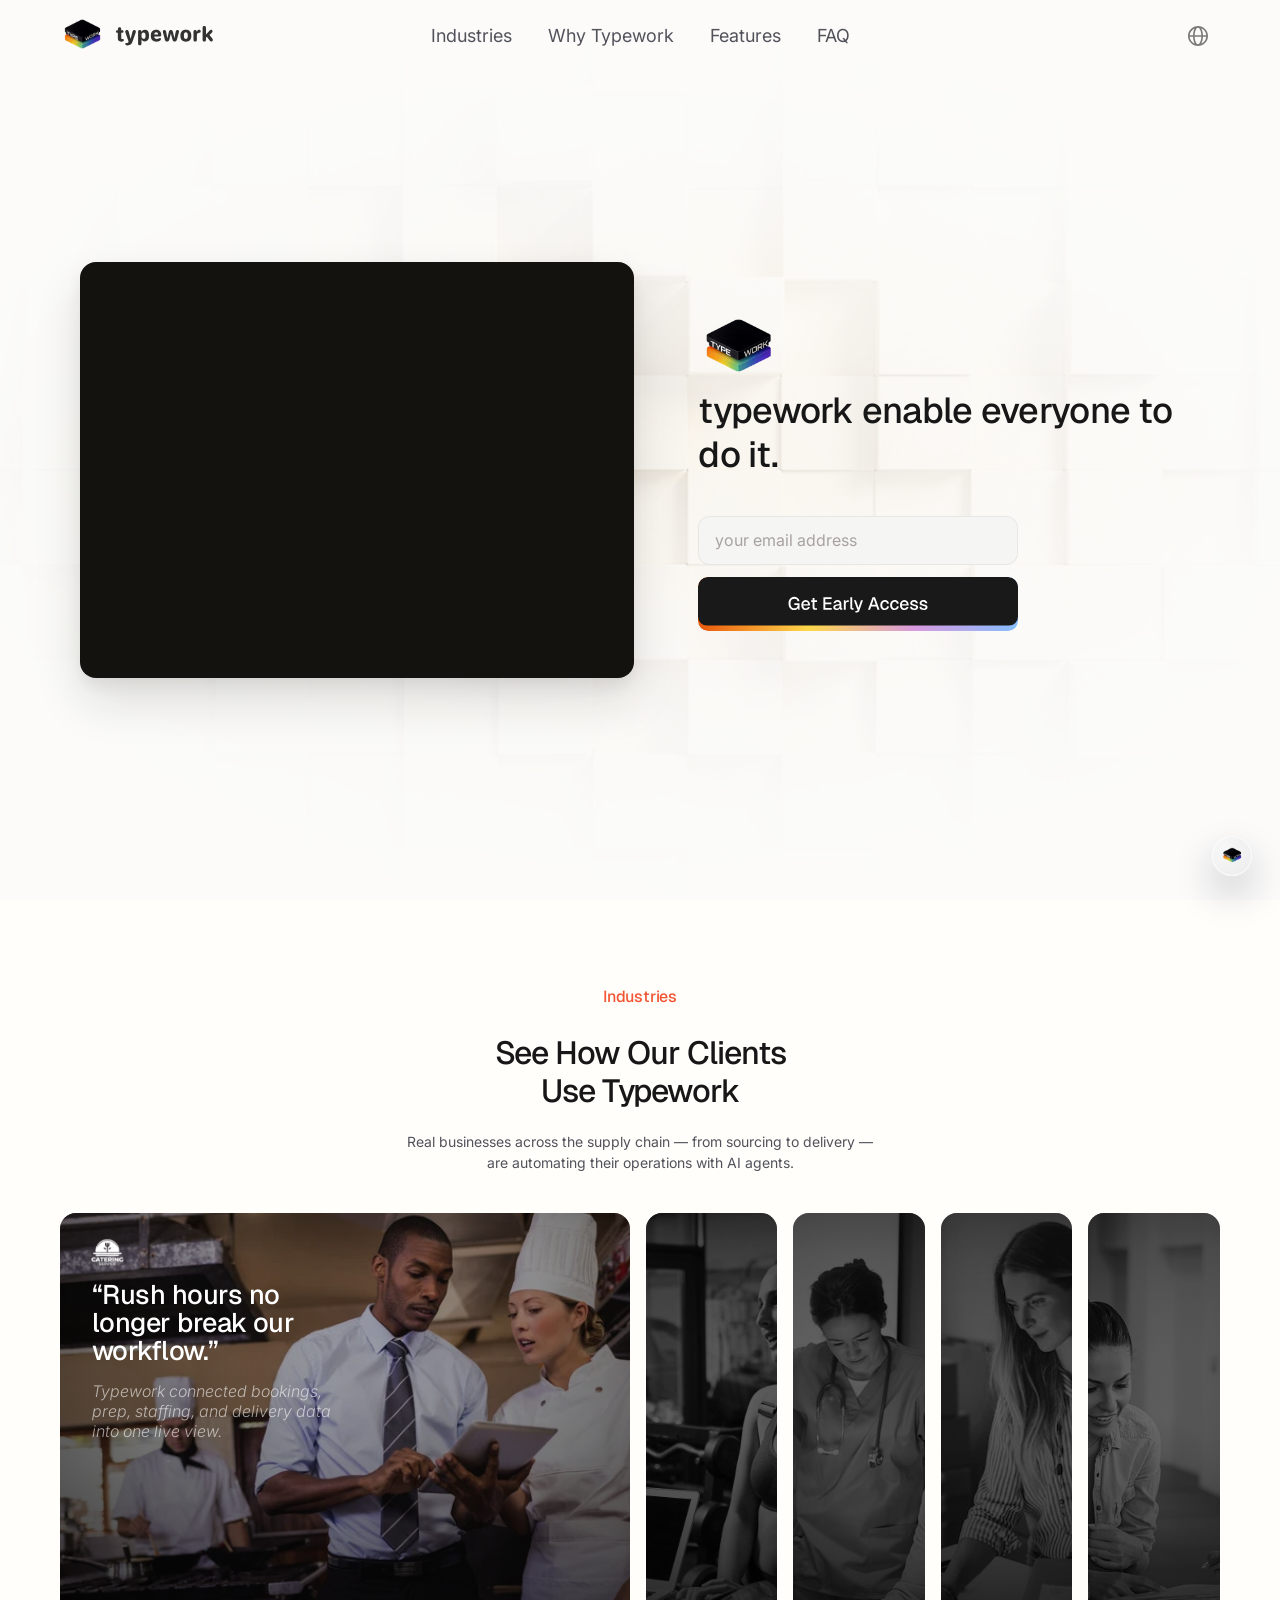
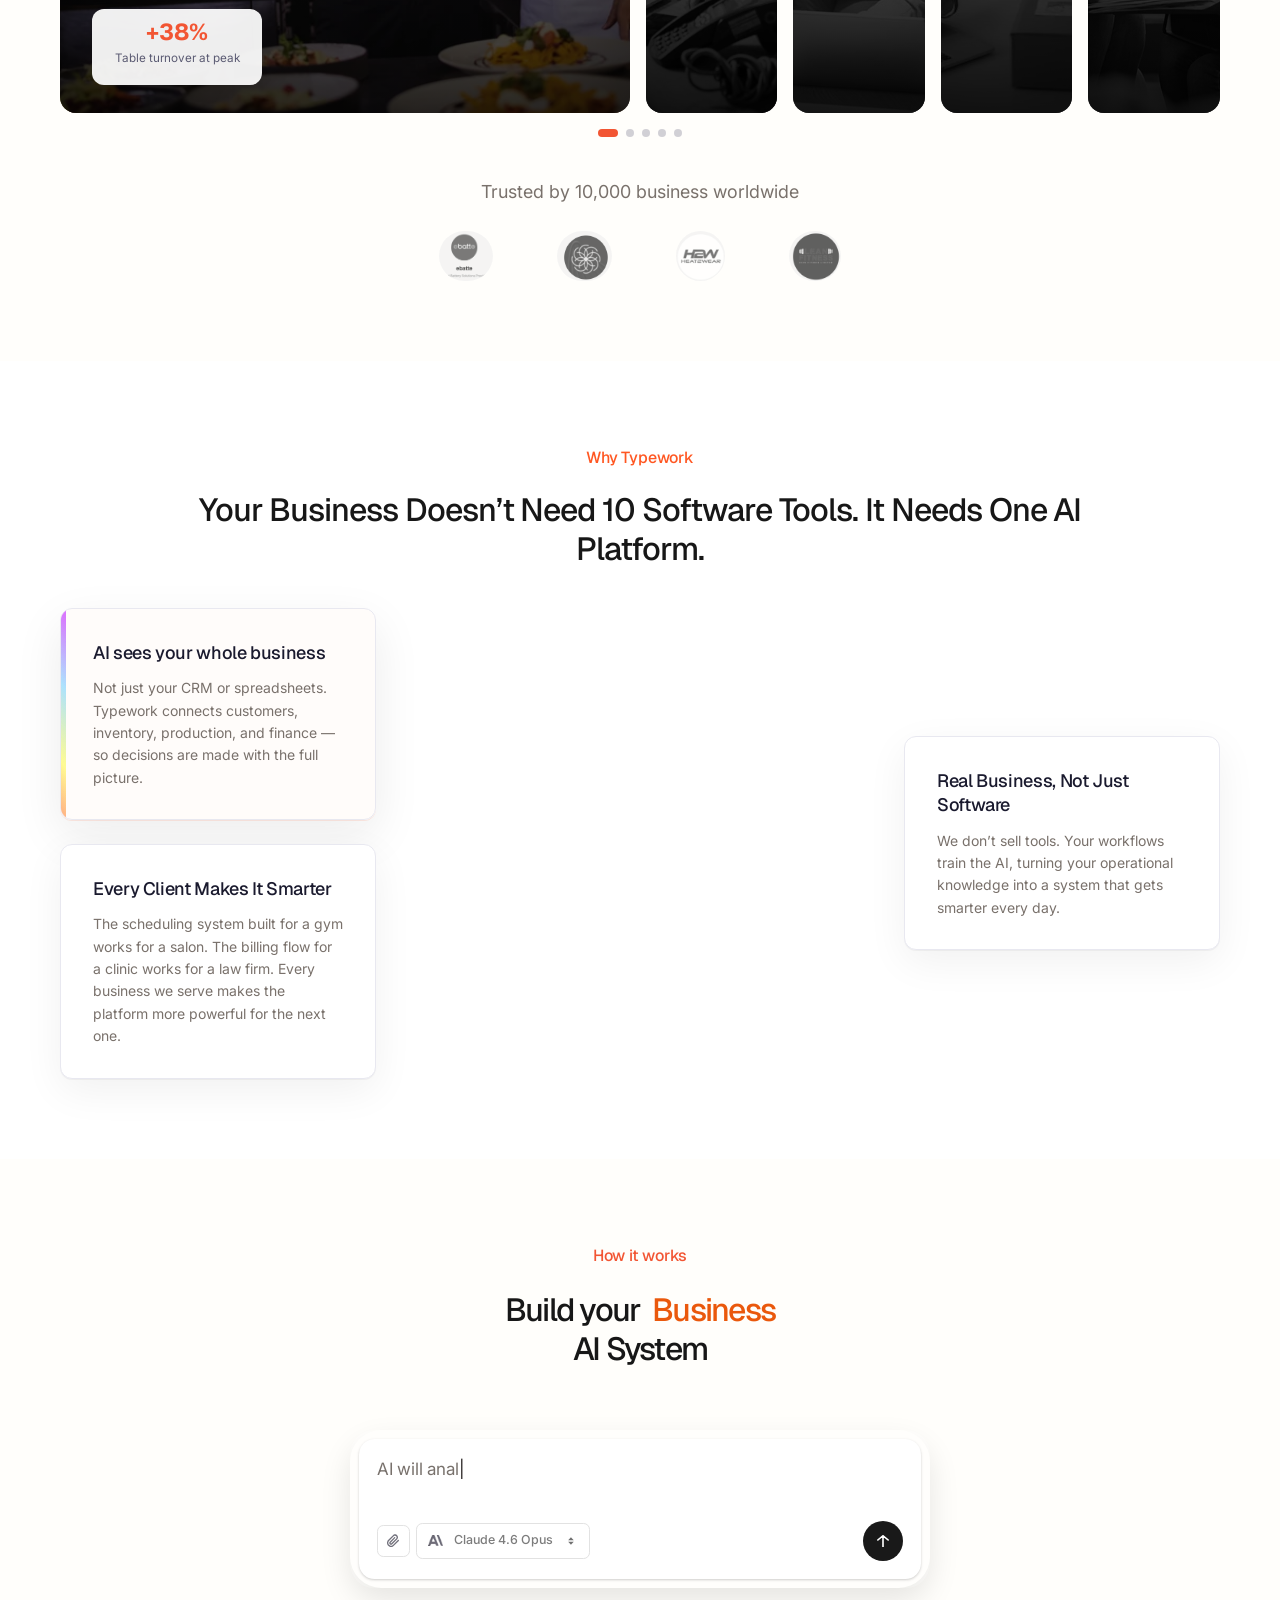
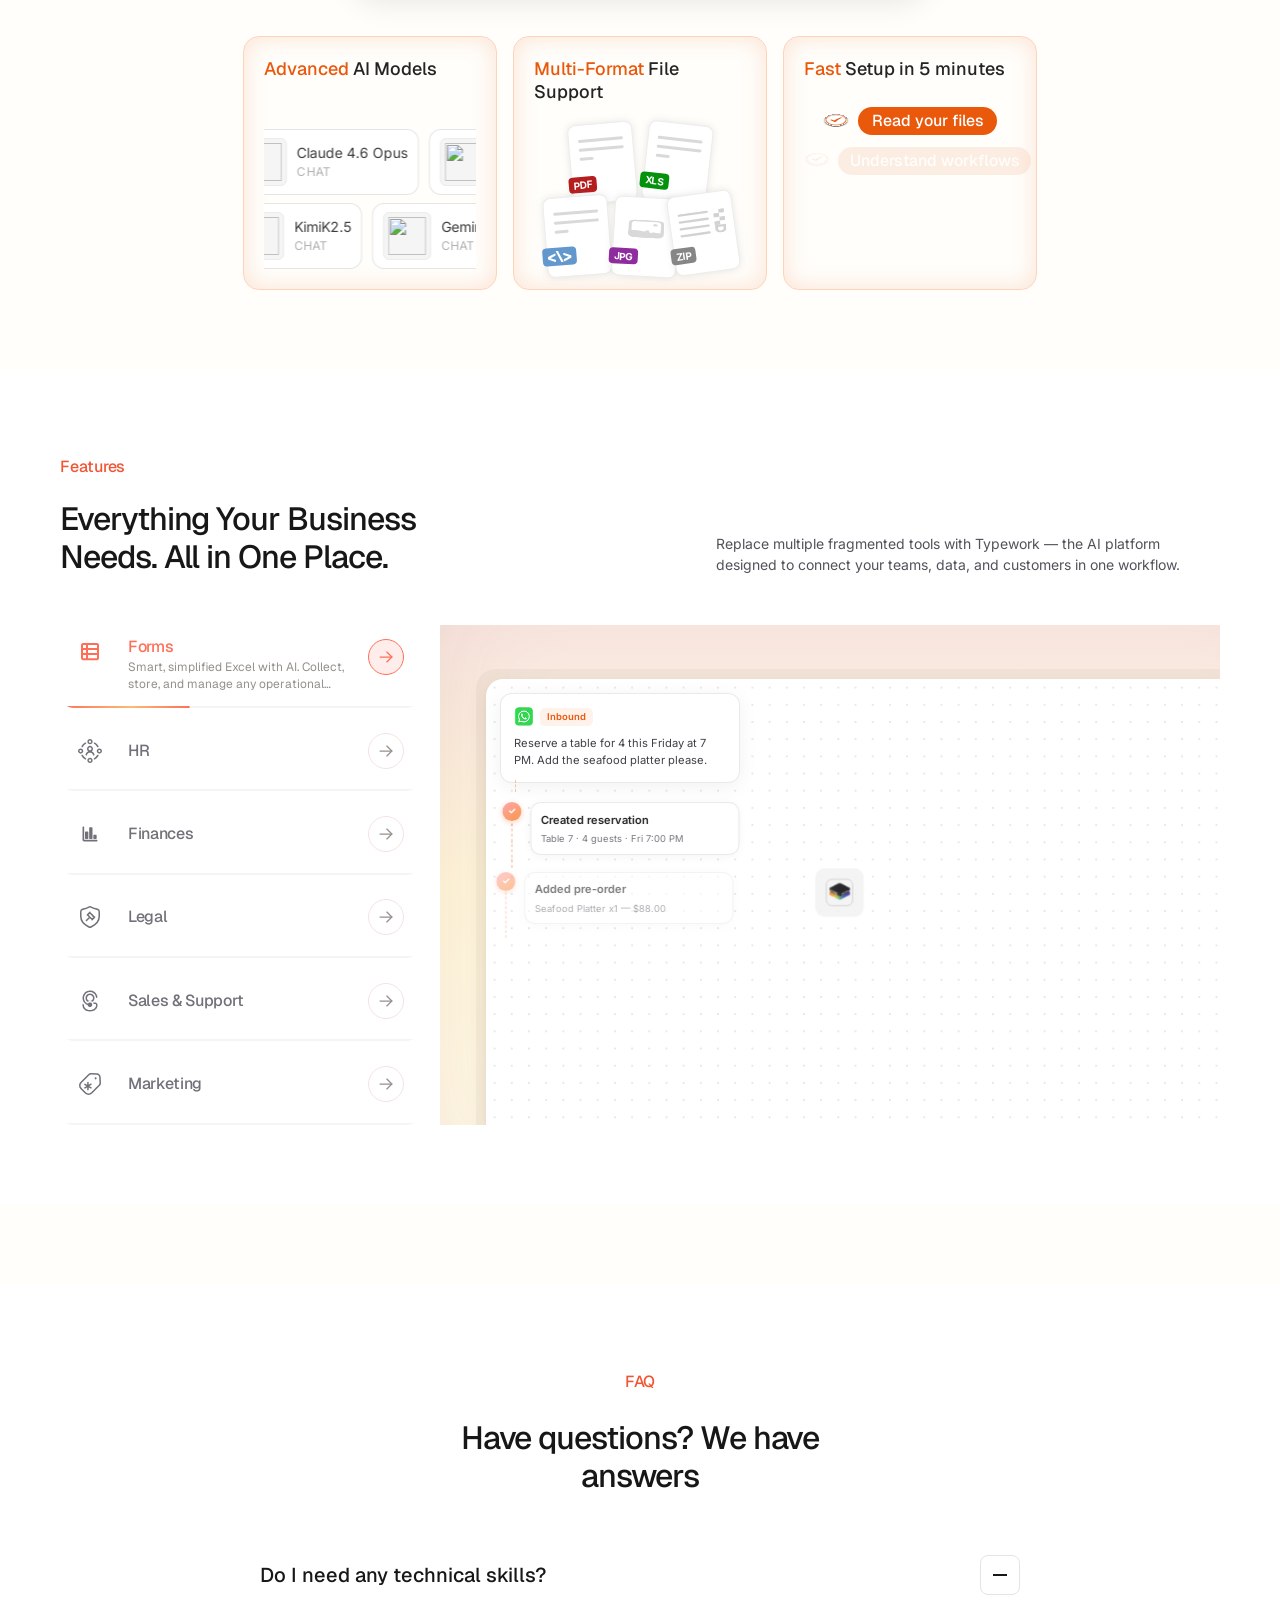
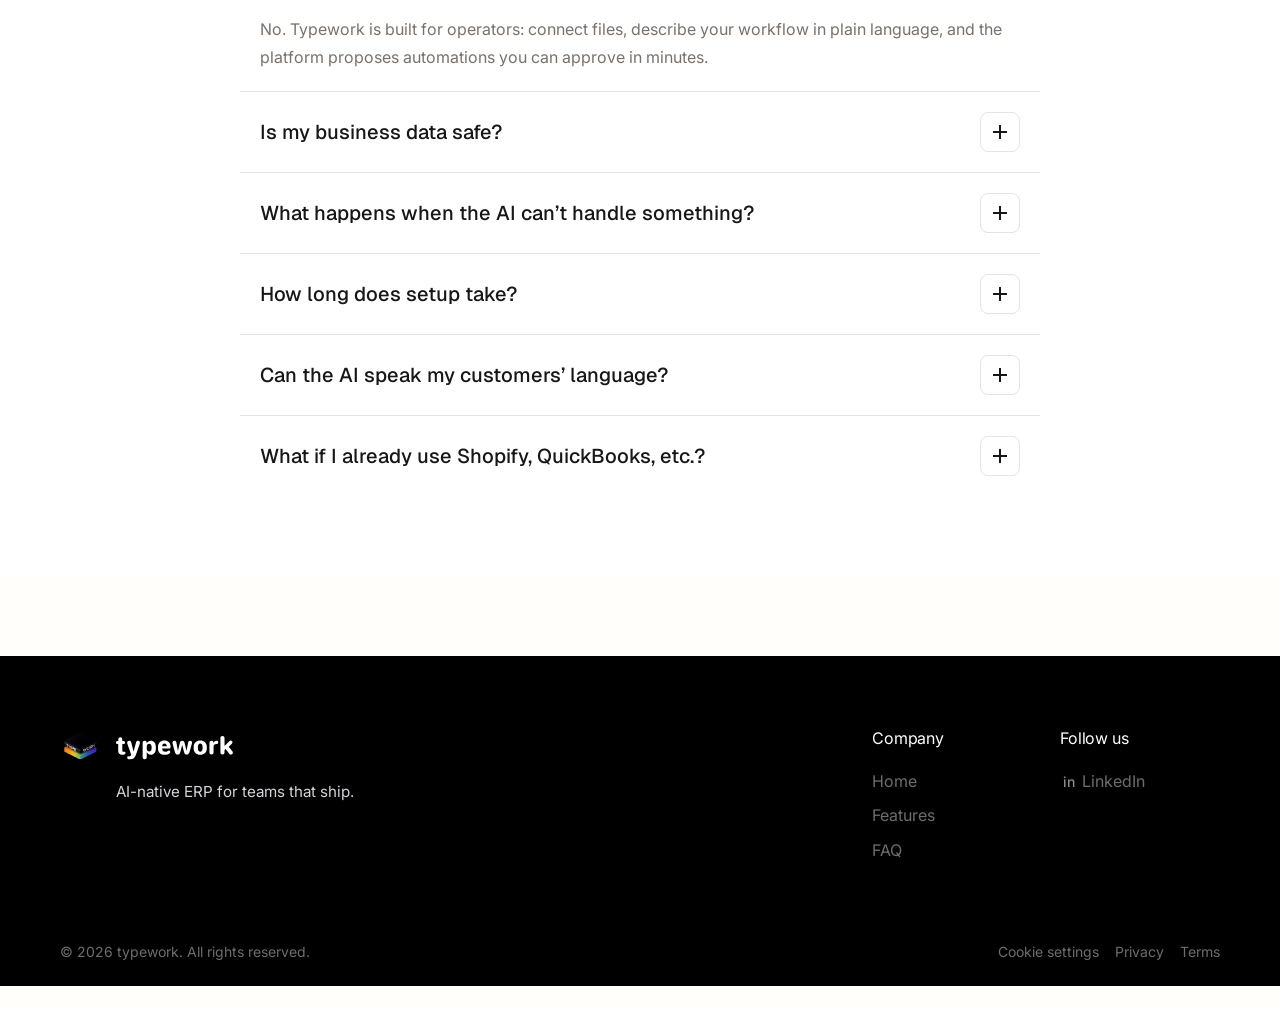
==== commit 3aedc346: "feat(hero): landing layout, header grid, case video, CTA tweaks - Hero: video stack, form width/spac" ====
--- a/index.html
+++ b/index.html
@@ -1104,7 +1104,7 @@
                               <div class="tw-feat-mkt__file-thumb">
                                 <span class="tw-feat-mkt__file-tag">jpg</span>
                                 <img
-                                  src="./figma-assets/tw-feat-mkt-thumb.png"
+                                  src="./图片icon.png"
                                   width="51"
                                   height="60"
                                   alt=""
@@ -1121,7 +1121,7 @@
                               <div class="tw-feat-mkt__file-thumb">
                                 <span class="tw-feat-mkt__file-tag">jpg</span>
                                 <img
-                                  src="./figma-assets/tw-feat-mkt-thumb.png"
+                                  src="./图片icon.png"
                                   width="51"
                                   height="60"
                                   alt=""
--- a/typework-base.css
+++ b/typework-base.css
@@ -129,13 +129,6 @@
   color: var(--tw-color-text);
   text-decoration: none;
   background: rgba(23, 23, 23, 0.04);
-}
-
-.tw-header__actions {
-  display: none;
-  align-items: center;
-  gap: var(--tw-space-3);
-  justify-content: flex-end;
 }
 
 .tw-btn {
@@ -281,32 +274,37 @@
   width: 100%;
 }
 
+.tw-header__end {
+  display: none;
+  align-items: center;
+  justify-content: flex-end;
+  min-width: 0;
+}
+
 @media (min-width: 900px) {
   .tw-nav-toggle {
     display: none;
   }
 
+  .tw-header__inner {
+    grid-template-columns: minmax(0, 1fr) auto minmax(0, 1fr);
+    gap: var(--tw-space-4);
+  }
+
+  .tw-brand {
+    grid-column: 1;
+    justify-self: start;
+  }
+
   .tw-nav {
     display: flex;
-  }
-
-  .tw-header__actions {
+    align-items: center;
+    grid-column: 2;
+    justify-self: center;
+  }
+
+  .tw-header__end {
     display: flex;
-  }
-
-  .tw-header__inner {
-    grid-template-columns: 1fr auto 1fr;
-  }
-
-  .tw-brand {
-    justify-self: start;
-  }
-
-  .tw-nav {
-    grid-column: 2;
-  }
-
-  .tw-header__actions {
     grid-column: 3;
     justify-self: end;
   }
--- a/typework-hero.css
+++ b/typework-hero.css
@@ -37,14 +37,14 @@
 
 /* Log in — Mountex Figma 249:11834 — gray fill, #333 label */
 .tw-hero .tw-btn--ghost {
-  background: #ebebeb;
+  background: #ffffff;
   color: #333333;
   border: 1px solid rgba(51, 51, 51, 0.1);
   box-shadow: 0 4px 4px rgba(23, 23, 23, 0.06);
 }
 
 .tw-hero .tw-btn--ghost:hover {
-  background: #e0e0e0;
+  background: #ffffff;
   color: #333333;
   box-shadow: 0 6px 12px rgba(23, 23, 23, 0.08);
 }
--- a/typework-features.css
+++ b/typework-features.css
@@ -1,8 +1,8 @@
 /* Features — layout + left nav (see typework-features-canvas.css for Forms canvas) */
 
 .tw-features {
-  /* 0.5× 播放速度：时长与延迟统一 ×2（与 typework.js 中 featAutoAdvanceMs 同步） */
-  --tw-feat-speed: 2;
+  /* 0.8× 播放速度：右侧画布动画时长与延迟统一 ×1.25 */
+  --tw-feat-speed: 1.25;
   background: #fff;
 }
 
@@ -401,7 +401,7 @@
 }
 
 .tw-feat-nav--run .tw-feat-nav__btn.is-active .tw-feat-nav__progress-fill {
-  animation: twFeatProgress calc(2.5s * var(--tw-feat-speed, 1)) linear forwards;
+  animation: twFeatProgress 2.5s linear forwards;
 }
 
 @keyframes twFeatProgress {
--- a/typework-features-canvas.css
+++ b/typework-features-canvas.css
@@ -364,6 +364,9 @@
   width: 36px;
   height: 36px;
   object-fit: contain;
+  border: 1px solid #d4d4d8;
+  border-radius: 8px;
+  box-sizing: border-box;
 }
 
 .tw-feat-canvas--run .tw-feat-node {
--- a/typework-features-finances-canvas.css
+++ b/typework-features-finances-canvas.css
@@ -248,11 +248,12 @@
 }
 
 .tw-feat-canvas--run .tw-feat-fin__user {
-  animation: twFeatFinIn 0.5s var(--tw-ease-out) forwards;
+  animation: twFeatFinIn calc(0.5s * var(--tw-feat-speed, 1)) var(--tw-ease-out) forwards;
 }
 
 .tw-feat-canvas--run .tw-feat-fin__response {
-  animation: twFeatFinIn 0.52s var(--tw-ease-out) 0.2s forwards;
+  animation: twFeatFinIn calc(0.52s * var(--tw-feat-speed, 1)) var(--tw-ease-out)
+    calc(0.2s * var(--tw-feat-speed, 1)) forwards;
 }
 
 @keyframes twFeatFinIn {
--- a/typework-features-legal-canvas.css
+++ b/typework-features-legal-canvas.css
@@ -117,6 +117,12 @@
   transform: translateY(8px);
 }
 
+@media (min-width: 900px) {
+  .tw-feat-legal__pill {
+    margin-left: 40px;
+  }
+}
+
 /* Figma：自左上向右下阶梯排布 */
 .tw-feat-legal__pill:nth-child(1) {
   left: calc(50% - min(342px, 42vw));
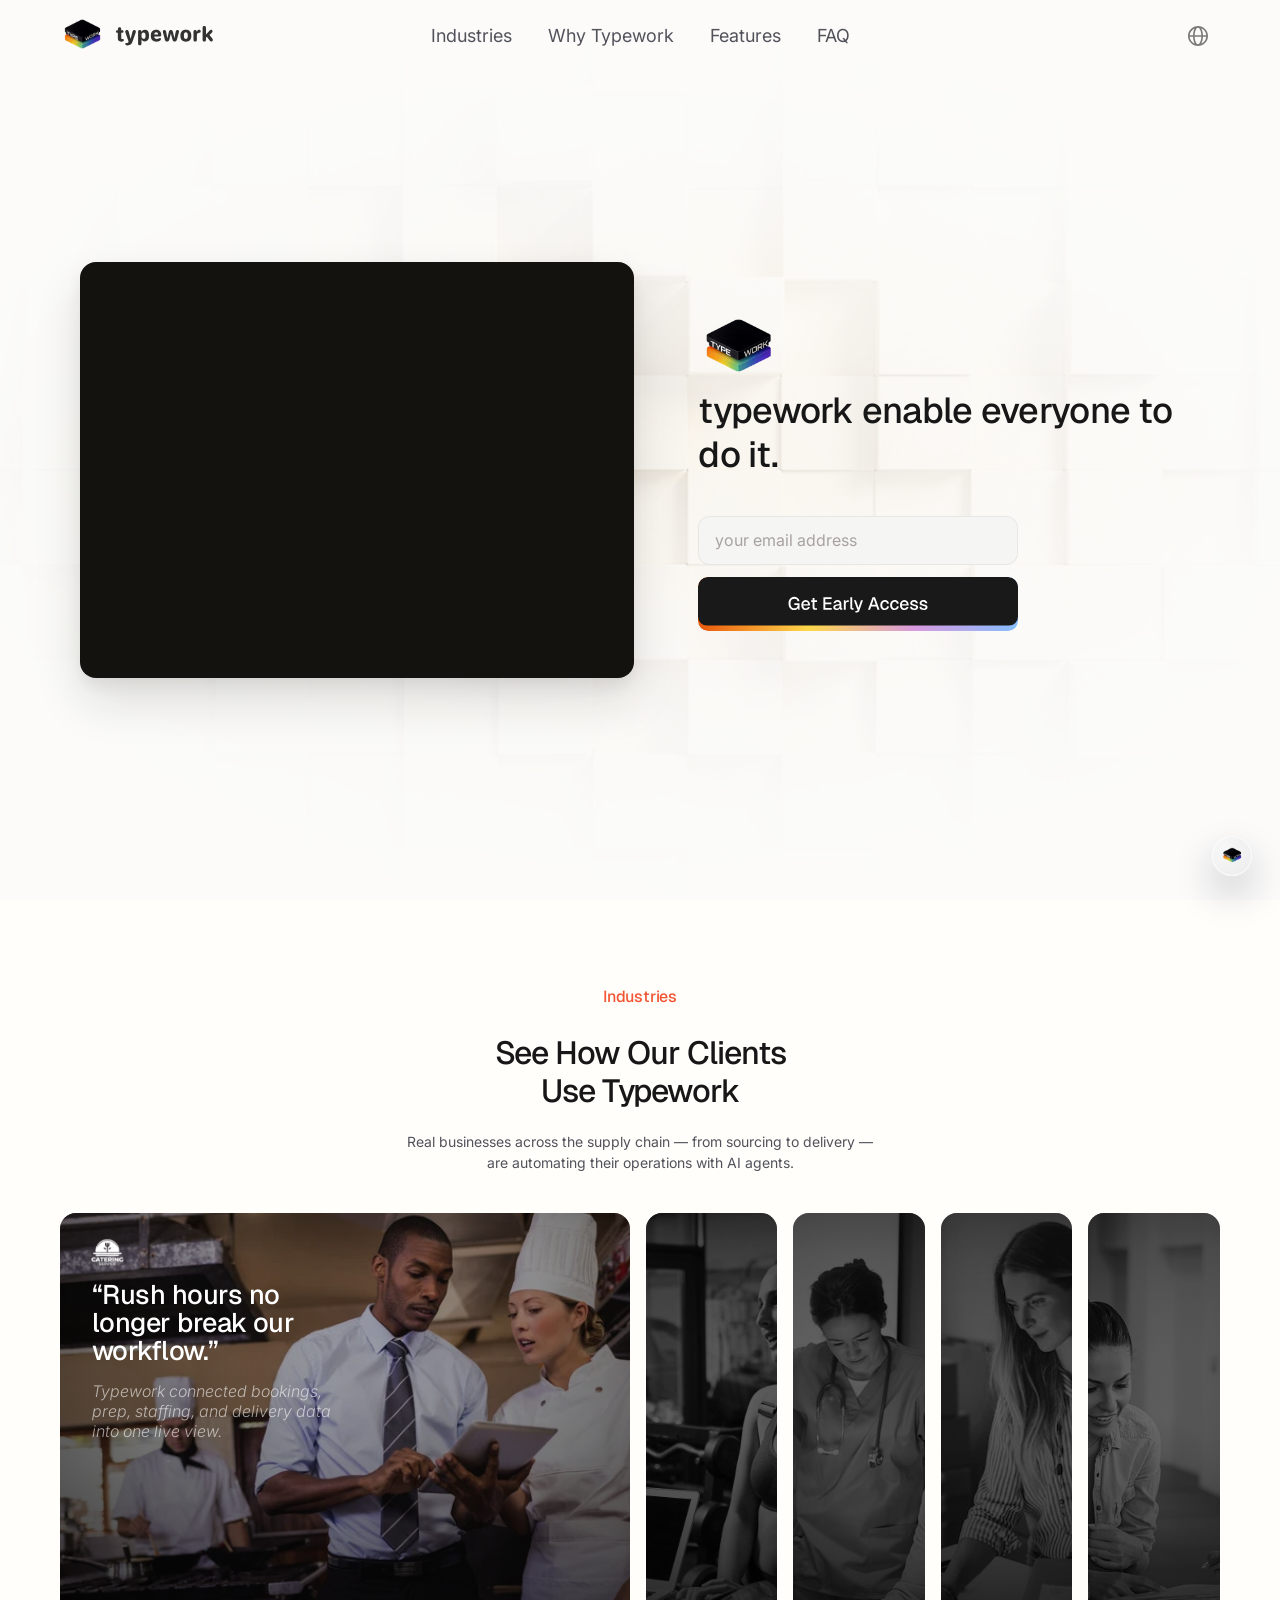
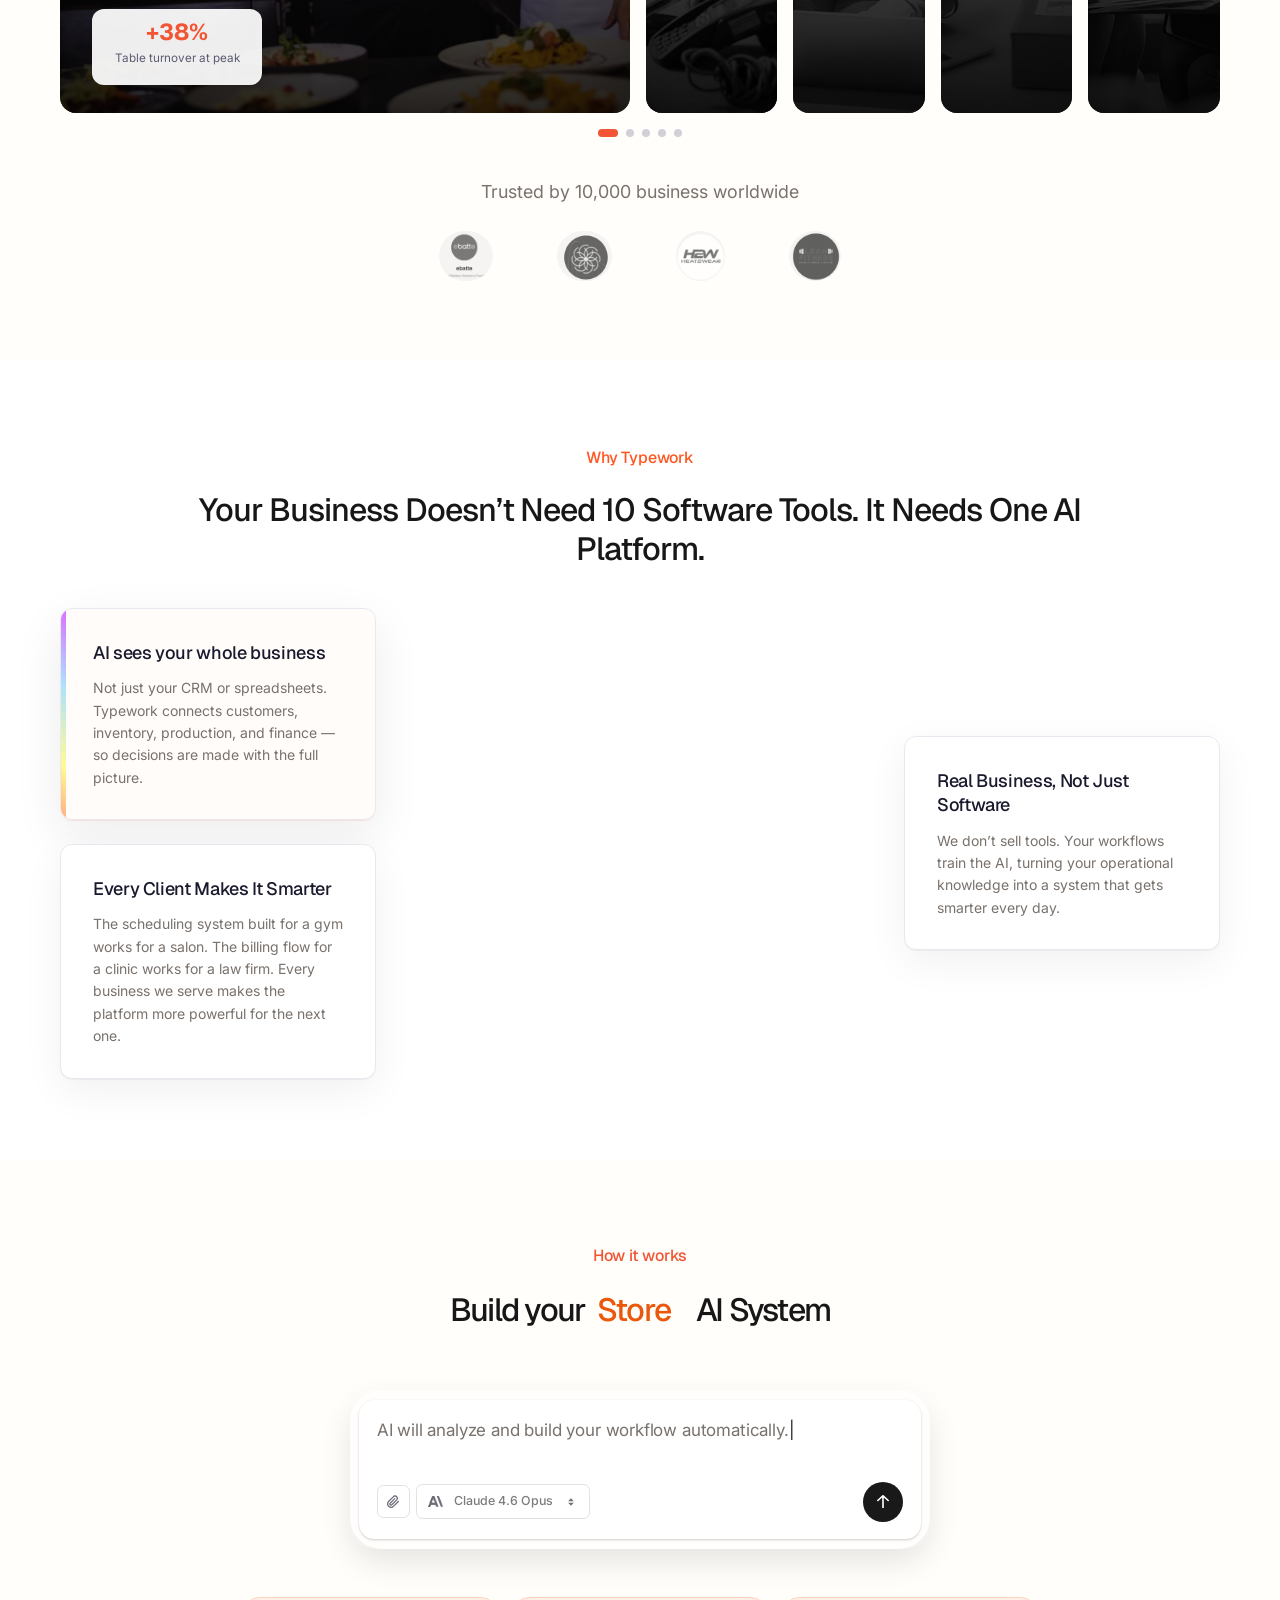
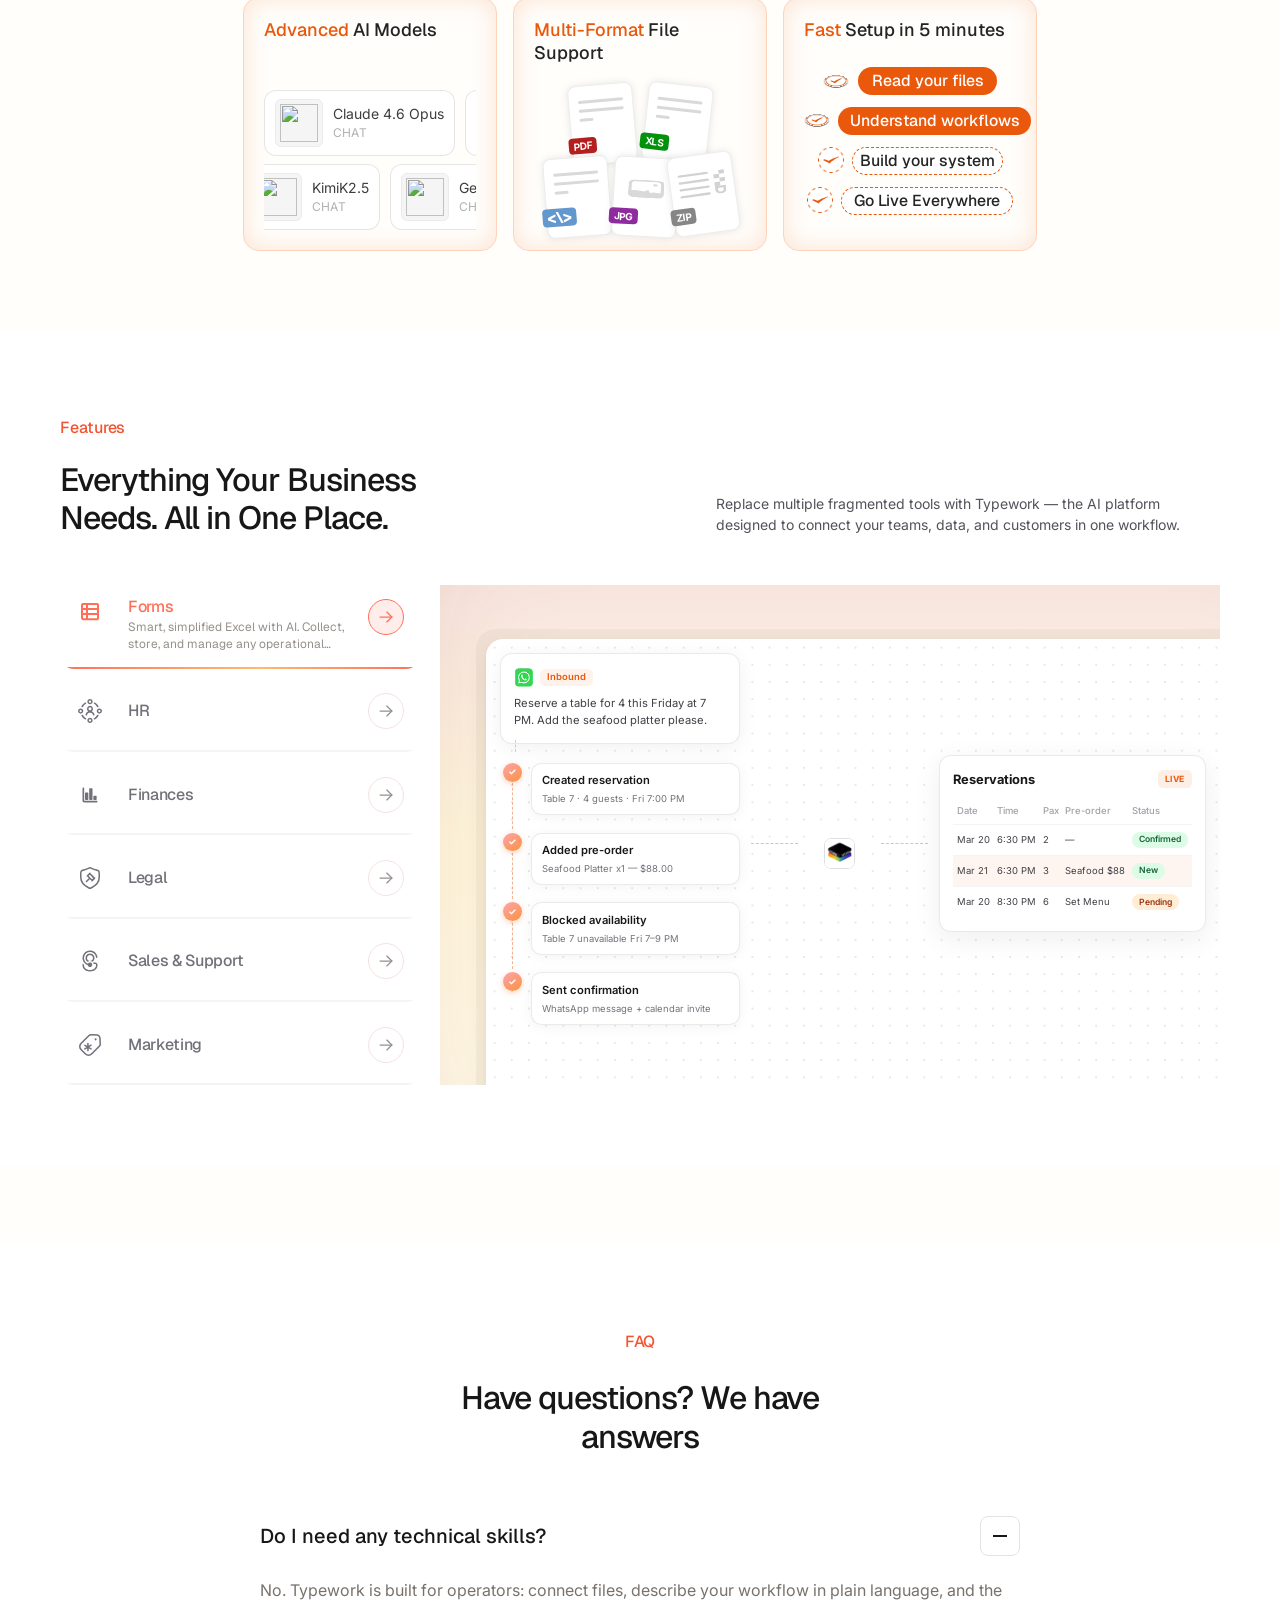
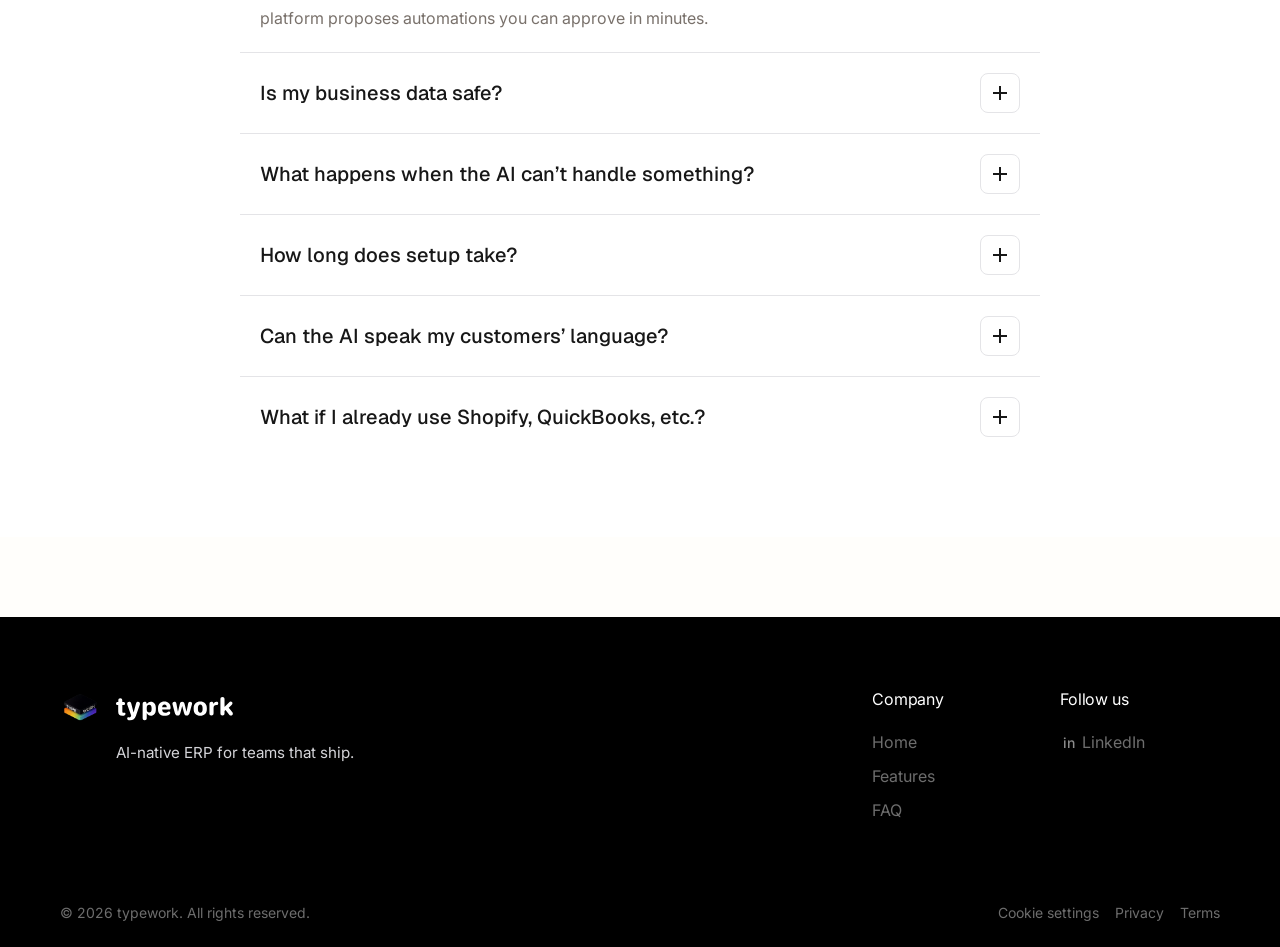
==== commit 1a68f199: "fix(hero): How it works 标题单行；index 与 typework 同源 Made-with: Cursor" ====
--- a/index.html
+++ b/index.html
@@ -1,16 +1,3 @@
-<!doctype html>
-<html lang="en">
-  <head>
-    <meta charset="UTF-8" />
-    <meta name="viewport" content="width=device-width, initial-scale=1.0" />
-    <title>typework</title>
-    <meta http-equiv="refresh" content="0; url=./typework.html" />
-    <link rel="canonical" href="./typework.html" />
-  </head>
-  <body>
-    <p>Redirecting to <a href="./typework.html">typework.html</a>...</p>
-  </body>
-</html>
 <!DOCTYPE html>
 <html lang="en">
   <head>
@@ -27,6 +14,7 @@
     <link rel="stylesheet" href="./typework-tokens.css" />
     <link rel="stylesheet" href="./typework-base.css" />
     <link rel="stylesheet" href="./typework-hero.css" />
+    <link rel="stylesheet" href="./typework-hero-landing.css" />
     <link rel="stylesheet" href="./typework-hero-setup.css" />
     <link rel="stylesheet" href="./typework-industries.css" />
     <link rel="stylesheet" href="./typework-sections.css" />
@@ -38,10 +26,11 @@
     <link rel="stylesheet" href="./typework-features-finances-canvas.css" />
     <link rel="stylesheet" href="./typework-features-legal-canvas.css" />
     <link rel="stylesheet" href="./typework-features-marketing-canvas.css" />
+    <link rel="stylesheet" href="./typework-help-center.css" />
   </head>
   <body class="tw-page">
     <main id="top">
-      <section class="tw-hero" aria-labelledby="tw-hero-title">
+      <section class="tw-hero" aria-labelledby="tw-hero-heading">
         <header class="tw-header">
           <div class="tw-container tw-header__inner">
             <a class="tw-brand" href="#top" data-tw-anchor>
@@ -60,9 +49,16 @@
               <a href="#features" data-tw-anchor>Features</a>
               <a href="#faq" data-tw-anchor>FAQ</a>
             </nav>
-            <div class="tw-header__actions">
-              <a class="tw-btn tw-btn--ghost" href="#">Log in</a>
-              <a class="tw-btn tw-btn--primary" href="#">Get Started Free</a>
+            <div class="tw-header__end">
+              <button
+                type="button"
+                class="tw-btn tw-btn--ghost tw-lang-toggle tw-lang-toggle--in-nav"
+                data-tw-lang-toggle
+                aria-label="Switch language"
+              >
+                <span class="tw-lang-toggle__icon" aria-hidden="true"></span>
+                <span class="tw-visually-hidden" data-tw-lang-label>切换语言</span>
+              </button>
             </div>
             <button
               type="button"
@@ -83,8 +79,15 @@
               <a href="#why-typework" data-tw-anchor>Why Typework</a>
               <a href="#features" data-tw-anchor>Features</a>
               <a href="#faq" data-tw-anchor>FAQ</a>
-              <a class="tw-btn tw-btn--ghost tw-nav-panel__full" href="#">Log in</a>
-              <a class="tw-btn tw-btn--primary tw-nav-panel__full" href="#">Get Started Free</a>
+              <button
+                type="button"
+                class="tw-btn tw-btn--ghost tw-nav-panel__full tw-lang-toggle tw-lang-toggle--mobile"
+                data-tw-lang-toggle
+                aria-label="Switch language"
+              >
+                <span class="tw-lang-toggle__icon" aria-hidden="true"></span>
+                <span class="tw-visually-hidden" data-tw-lang-label>切换语言</span>
+              </button>
             </nav>
           </div>
         </header>
@@ -100,10 +103,251 @@
           >
             <source src="./typework%20bg.mp4" type="video/mp4" />
           </video>
-          <div class="tw-hero__scrim"></div>
         </div>
-        <div class="tw-container tw-hero__content">
-          <h1 id="tw-hero-title" class="tw-hero__title">
+        <div class="tw-container tw-hero__shell">
+          <div class="tw-hero__grid">
+            <div class="tw-hero__media-col">
+              <div class="tw-hero__stack">
+                <video
+                  class="tw-hero__stack-video"
+                  autoplay
+                  muted
+                  loop
+                  playsinline
+                  data-tw-hero-case-video
+                  aria-label="Case highlight"
+                >
+                  <source src="./case%20vid.mp4" type="video/mp4" />
+                </video>
+              </div>
+            </div>
+            <div class="tw-hero__cta-col">
+              <img
+                class="tw-hero__mark"
+                src="./Square%20Transparent%201.png"
+                width="80"
+                height="80"
+                alt="typework"
+              />
+              <h1 id="tw-hero-heading" class="tw-hero__headline">
+                typework enable everyone to do it.
+              </h1>
+              <form class="tw-hero__form" action="#" method="post" data-tw-hero-form>
+                <label class="tw-visually-hidden" for="tw-hero-email">Email</label>
+                <input
+                  id="tw-hero-email"
+                  class="tw-hero__input"
+                  type="email"
+                  name="email"
+                  autocomplete="email"
+                  placeholder="your email address"
+                />
+                <button class="tw-hero__submit" type="submit">
+                  <span class="tw-visually-hidden">Get Early Access</span>
+                </button>
+              </form>
+            </div>
+          </div>
+        </div>
+      </section>
+
+      <section id="industries" class="tw-section tw-industries">
+        <div class="tw-container">
+          <p class="tw-kicker tw-kicker--center">Industries</p>
+          <h2 class="tw-section-title tw-section-title--center">See How Our Clients Use Typework</h2>
+          <p class="tw-section-lead tw-section-lead--center">
+            Real businesses across the supply chain — from sourcing to delivery — are automating
+            their operations with AI agents.
+          </p>
+
+          <div
+            class="tw-industries-accordion"
+            role="region"
+            aria-label="Client case studies"
+            tabindex="0"
+            data-tw-industries
+            data-tw-active-index="0"
+          >
+            <article class="tw-industry-panel is-active" data-tw-industry-panel data-index="0" aria-current="true">
+              <img
+                class="tw-industry-panel__bg"
+                src="./figma-assets/industry-hero.png"
+                alt="Restaurant team reviewing operations on a tablet"
+                loading="lazy"
+              />
+              <img
+                class="tw-industry-panel__logo-mark"
+                src="./figma-assets/industry-logo-mark.png"
+                alt=""
+                loading="lazy"
+                aria-hidden="true"
+              />
+              <div class="tw-industry-panel__overlay" aria-hidden="true"></div>
+              <div class="tw-industry-panel__content">
+                <h3 class="tw-industry-panel__quote">“Rush hours no longer break our workflow.”</h3>
+                <p class="tw-industry-panel__desc">
+                  Typework connected bookings, prep, staffing, and delivery data into one live view.
+                </p>
+              </div>
+              <div class="tw-industry-panel__stats">
+                <div class="tw-industry-stat">
+                  <strong>+38%</strong>
+                  <span>Table turnover at peak</span>
+                </div>
+              </div>
+            </article>
+
+            <article class="tw-industry-panel" data-tw-industry-panel data-index="1">
+              <img class="tw-industry-panel__bg" src="./figma-assets/industry-card-2.png" alt="" loading="lazy" />
+              <div class="tw-industry-panel__overlay" aria-hidden="true"></div>
+              <div class="tw-industry-panel__content">
+                <h3 class="tw-industry-panel__quote">“Coach scheduling is finally predictable.”</h3>
+                <p class="tw-industry-panel__desc">
+                  Attendance, PT sessions, shifts, and renewal alerts now run in one operating rhythm.
+                </p>
+              </div>
+              <div class="tw-industry-panel__stats">
+                <div class="tw-industry-stat">
+                  <strong>-46%</strong>
+                  <span>Manual scheduling time</span>
+                </div>
+              </div>
+            </article>
+            <article class="tw-industry-panel" data-tw-industry-panel data-index="2">
+              <img class="tw-industry-panel__bg" src="./figma-assets/industry-card-3.jpg" alt="" loading="lazy" />
+              <div class="tw-industry-panel__overlay" aria-hidden="true"></div>
+              <div class="tw-industry-panel__content">
+                <h3 class="tw-industry-panel__quote">“Nurses don’t jump across three tools anymore.”</h3>
+                <p class="tw-industry-panel__desc">
+                  Appointments, diagnostics, follow-ups, and billing now flow through one shared process.
+                </p>
+              </div>
+              <div class="tw-industry-panel__stats">
+                <div class="tw-industry-stat">
+                  <strong>-31%</strong>
+                  <span>Average patient wait time</span>
+                </div>
+              </div>
+            </article>
+            <article class="tw-industry-panel" data-tw-industry-panel data-index="3">
+              <img class="tw-industry-panel__bg" src="./figma-assets/industry-card-4.png" alt="" loading="lazy" />
+              <div class="tw-industry-panel__overlay" aria-hidden="true"></div>
+              <div class="tw-industry-panel__content">
+                <h3 class="tw-industry-panel__quote">“Launch days no longer overwhelm ops.”</h3>
+                <p class="tw-industry-panel__desc">
+                  Campaigns, orders, stock, and support tickets stay synced from one command layer.
+                </p>
+              </div>
+              <div class="tw-industry-panel__stats">
+                <div class="tw-industry-stat">
+                  <strong>+22%</strong>
+                  <span>Campaign conversion rate</span>
+                </div>
+              </div>
+            </article>
+            <article class="tw-industry-panel" data-tw-industry-panel data-index="4">
+              <img class="tw-industry-panel__bg" src="./figma-assets/industry-card-5.png" alt="" loading="lazy" />
+              <div class="tw-industry-panel__overlay" aria-hidden="true"></div>
+              <div class="tw-industry-panel__content">
+                <h3 class="tw-industry-panel__quote">“Our team finally works from one funnel.”</h3>
+                <p class="tw-industry-panel__desc">
+                  Leads, tours, follow-ups, and closings are now tracked as one continuous pipeline.
+                </p>
+              </div>
+              <div class="tw-industry-panel__stats">
+                <div class="tw-industry-stat">
+                  <strong>+29%</strong>
+                  <span>Lead-to-tour conversion</span>
+                </div>
+              </div>
+            </article>
+          </div>
+
+          <div class="tw-industries__status" aria-hidden="true">
+            <div class="tw-industries__dots" data-tw-industries-dots></div>
+          </div>
+
+          <div class="tw-industries-trust">
+            <p class="tw-industries-trust__line">Trusted by 10,000 business worldwide</p>
+            <div class="tw-industries-trust__logos" aria-hidden="true">
+              <img src="./figma-assets/industry-trust-1.png" alt="" loading="lazy" />
+              <img src="./figma-assets/industry-trust-2.png" alt="" loading="lazy" />
+              <img src="./figma-assets/industry-trust-3.png" alt="" loading="lazy" />
+              <img src="./figma-assets/industry-trust-4.png" alt="" loading="lazy" />
+            </div>
+          </div>
+        </div>
+      </section>
+
+      <section id="why-typework" class="tw-section tw-why">
+        <div class="tw-why-showcase" data-tw-why-showcase>
+          <div class="tw-container tw-why-showcase__head">
+            <p class="tw-kicker tw-kicker--center">Why Typework</p>
+            <h2 class="tw-section-title tw-section-title--center">
+              Your Business Doesn’t Need 10 Software Tools. It Needs One AI Platform.
+            </h2>
+          </div>
+
+          <div class="tw-why-showcase__stage" data-tw-why-pin>
+            <div class="tw-container tw-why-showcase__cols">
+              <div class="tw-why-showcase__left">
+                <article
+                  class="tw-why-stack-card is-active"
+                  data-tw-why-card="0"
+                  aria-current="true"
+                >
+                  <h3>AI sees your whole business</h3>
+                  <p>
+                    Not just your CRM or spreadsheets. Typework connects customers, inventory,
+                    production, and finance — so decisions are made with the full picture.
+                  </p>
+                </article>
+                <article class="tw-why-stack-card" data-tw-why-card="1" aria-current="false">
+                  <h3>Every Client Makes It Smarter</h3>
+                  <p>
+                    The scheduling system built for a gym works for a salon. The billing flow for a
+                    clinic works for a law firm. Every business we serve makes the platform more
+                    powerful for the next one.
+                  </p>
+                </article>
+              </div>
+
+              <div class="tw-why-showcase__center" aria-hidden="true">
+                <div class="tw-why-video-wrap">
+                  <video
+                    class="tw-why-video"
+                    data-tw-why-video
+                    src="./why%20type视频.mp4"
+                    muted
+                    playsinline
+                    preload="auto"
+                  ></video>
+                </div>
+              </div>
+
+              <div class="tw-why-showcase__right">
+                <article
+                  class="tw-why-stack-card tw-why-stack-card--enter"
+                  data-tw-why-card="2"
+                  aria-current="false"
+                >
+                  <h3>Real Business, Not Just Software</h3>
+                  <p>
+                    We don’t sell tools. Your workflows train the AI, turning your operational
+                    knowledge into a system that gets smarter every day.
+                  </p>
+                </article>
+              </div>
+            </div>
+          </div>
+        </div>
+      </section>
+
+      <section id="how-it-works" class="tw-section tw-how-it-works" aria-labelledby="tw-how-title">
+        <div class="tw-container">
+          <p class="tw-kicker tw-kicker--center">How it works</p>
+          <div class="tw-hero__content">
+          <h2 id="tw-how-title" class="tw-hero__title tw-how-it-works__title">
             <span class="tw-hero__title-line tw-hero__title-line--lead">
               <span class="tw-hero__title-nowrap" aria-live="polite">
                 Build your
@@ -113,7 +357,7 @@
               </span>
             </span>
             <span class="tw-hero__title-line">AI System</span>
-          </h1>
+          </h2>
           <div class="tw-prompt-card-shell">
             <div class="tw-prompt-card">
               <div class="tw-prompt-card__inner">
@@ -409,197 +653,6 @@
             </article>
           </div>
         </div>
-      </section>
-
-      <section id="industries" class="tw-section tw-industries">
-        <div class="tw-container">
-          <p class="tw-kicker tw-kicker--center">Industries</p>
-          <h2 class="tw-section-title tw-section-title--center">See How Our Clients Use Typework</h2>
-          <p class="tw-section-lead tw-section-lead--center">
-            Real businesses across the supply chain — from sourcing to delivery — are automating
-            their operations with AI agents.
-          </p>
-
-          <div
-            class="tw-industries-accordion"
-            role="region"
-            aria-label="Client case studies"
-            tabindex="0"
-            data-tw-industries
-            data-tw-active-index="0"
-          >
-            <article class="tw-industry-panel is-active" data-tw-industry-panel data-index="0" aria-current="true">
-              <img
-                class="tw-industry-panel__bg"
-                src="./figma-assets/industry-hero.png"
-                alt="Restaurant team reviewing operations on a tablet"
-                loading="lazy"
-              />
-              <img
-                class="tw-industry-panel__logo-mark"
-                src="./figma-assets/industry-logo-mark.png"
-                alt=""
-                loading="lazy"
-                aria-hidden="true"
-              />
-              <div class="tw-industry-panel__overlay" aria-hidden="true"></div>
-              <div class="tw-industry-panel__content">
-                <h3 class="tw-industry-panel__quote">“Rush hours no longer break our workflow.”</h3>
-                <p class="tw-industry-panel__desc">
-                  Typework connected bookings, prep, staffing, and delivery data into one live view.
-                </p>
-              </div>
-              <div class="tw-industry-panel__stats">
-                <div class="tw-industry-stat">
-                  <strong>+38%</strong>
-                  <span>Table turnover at peak</span>
-                </div>
-              </div>
-            </article>
-
-            <article class="tw-industry-panel" data-tw-industry-panel data-index="1">
-              <img class="tw-industry-panel__bg" src="./figma-assets/industry-card-2.png" alt="" loading="lazy" />
-              <div class="tw-industry-panel__overlay" aria-hidden="true"></div>
-              <div class="tw-industry-panel__content">
-                <h3 class="tw-industry-panel__quote">“Coach scheduling is finally predictable.”</h3>
-                <p class="tw-industry-panel__desc">
-                  Attendance, PT sessions, shifts, and renewal alerts now run in one operating rhythm.
-                </p>
-              </div>
-              <div class="tw-industry-panel__stats">
-                <div class="tw-industry-stat">
-                  <strong>-46%</strong>
-                  <span>Manual scheduling time</span>
-                </div>
-              </div>
-            </article>
-            <article class="tw-industry-panel" data-tw-industry-panel data-index="2">
-              <img class="tw-industry-panel__bg" src="./figma-assets/industry-card-3.jpg" alt="" loading="lazy" />
-              <div class="tw-industry-panel__overlay" aria-hidden="true"></div>
-              <div class="tw-industry-panel__content">
-                <h3 class="tw-industry-panel__quote">“Nurses don’t jump across three tools anymore.”</h3>
-                <p class="tw-industry-panel__desc">
-                  Appointments, diagnostics, follow-ups, and billing now flow through one shared process.
-                </p>
-              </div>
-              <div class="tw-industry-panel__stats">
-                <div class="tw-industry-stat">
-                  <strong>-31%</strong>
-                  <span>Average patient wait time</span>
-                </div>
-              </div>
-            </article>
-            <article class="tw-industry-panel" data-tw-industry-panel data-index="3">
-              <img class="tw-industry-panel__bg" src="./figma-assets/industry-card-4.png" alt="" loading="lazy" />
-              <div class="tw-industry-panel__overlay" aria-hidden="true"></div>
-              <div class="tw-industry-panel__content">
-                <h3 class="tw-industry-panel__quote">“Launch days no longer overwhelm ops.”</h3>
-                <p class="tw-industry-panel__desc">
-                  Campaigns, orders, stock, and support tickets stay synced from one command layer.
-                </p>
-              </div>
-              <div class="tw-industry-panel__stats">
-                <div class="tw-industry-stat">
-                  <strong>+22%</strong>
-                  <span>Campaign conversion rate</span>
-                </div>
-              </div>
-            </article>
-            <article class="tw-industry-panel" data-tw-industry-panel data-index="4">
-              <img class="tw-industry-panel__bg" src="./figma-assets/industry-card-5.png" alt="" loading="lazy" />
-              <div class="tw-industry-panel__overlay" aria-hidden="true"></div>
-              <div class="tw-industry-panel__content">
-                <h3 class="tw-industry-panel__quote">“Our team finally works from one funnel.”</h3>
-                <p class="tw-industry-panel__desc">
-                  Leads, tours, follow-ups, and closings are now tracked as one continuous pipeline.
-                </p>
-              </div>
-              <div class="tw-industry-panel__stats">
-                <div class="tw-industry-stat">
-                  <strong>+29%</strong>
-                  <span>Lead-to-tour conversion</span>
-                </div>
-              </div>
-            </article>
-          </div>
-
-          <div class="tw-industries__status" aria-hidden="true">
-            <div class="tw-industries__dots" data-tw-industries-dots></div>
-          </div>
-
-          <div class="tw-industries-trust">
-            <p class="tw-industries-trust__line">Trusted by 10,000 business worldwide</p>
-            <div class="tw-industries-trust__logos" aria-hidden="true">
-              <img src="./figma-assets/industry-trust-1.png" alt="" loading="lazy" />
-              <img src="./figma-assets/industry-trust-2.png" alt="" loading="lazy" />
-              <img src="./figma-assets/industry-trust-3.png" alt="" loading="lazy" />
-              <img src="./figma-assets/industry-trust-4.png" alt="" loading="lazy" />
-            </div>
-          </div>
-        </div>
-      </section>
-
-      <section id="why-typework" class="tw-section tw-why">
-        <div class="tw-why-showcase" data-tw-why-showcase>
-          <div class="tw-container tw-why-showcase__head">
-            <p class="tw-kicker tw-kicker--center">Why Typework</p>
-            <h2 class="tw-section-title tw-section-title--center">
-              Your Business Doesn’t Need 10 Software Tools. It Needs One AI Platform.
-            </h2>
-          </div>
-
-          <div class="tw-why-showcase__stage" data-tw-why-pin>
-            <div class="tw-container tw-why-showcase__cols">
-              <div class="tw-why-showcase__left">
-                <article
-                  class="tw-why-stack-card is-active"
-                  data-tw-why-card="0"
-                  aria-current="true"
-                >
-                  <h3>AI sees your whole business</h3>
-                  <p>
-                    Not just your CRM or spreadsheets. Typework connects customers, inventory,
-                    production, and finance — so decisions are made with the full picture.
-                  </p>
-                </article>
-                <article class="tw-why-stack-card" data-tw-why-card="1" aria-current="false">
-                  <h3>Every Client Makes It Smarter</h3>
-                  <p>
-                    The scheduling system built for a gym works for a salon. The billing flow for a
-                    clinic works for a law firm. Every business we serve makes the platform more
-                    powerful for the next one.
-                  </p>
-                </article>
-              </div>
-
-              <div class="tw-why-showcase__center" aria-hidden="true">
-                <div class="tw-why-video-wrap">
-                  <video
-                    class="tw-why-video"
-                    data-tw-why-video
-                    src="./why%20type视频.mp4"
-                    muted
-                    playsinline
-                    preload="auto"
-                  ></video>
-                </div>
-              </div>
-
-              <div class="tw-why-showcase__right">
-                <article
-                  class="tw-why-stack-card tw-why-stack-card--enter"
-                  data-tw-why-card="2"
-                  aria-current="false"
-                >
-                  <h3>Real Business, Not Just Software</h3>
-                  <p>
-                    We don’t sell tools. Your workflows train the AI, turning your operational
-                    knowledge into a system that gets smarter every day.
-                  </p>
-                </article>
-              </div>
-            </div>
-          </div>
         </div>
       </section>
 
@@ -745,7 +798,7 @@
                             <div class="tw-feat-wa__top">
                               <img
                                 class="tw-feat-wa__wa"
-                                src="./whatsapp.png"
+                                src="./whatsapp.png?v=20260414"
                                 width="22"
                                 height="22"
                                 alt=""
@@ -1038,33 +1091,15 @@
                     <div class="tw-feat-stage__dots" aria-hidden="true"></div>
                     <div class="tw-feat-stage__inner">
                       <div class="tw-feat-sales">
-                        <div class="tw-feat-sales__scene">
-                          <div
-                            class="tw-feat-sales__pill tw-feat-sales__pill--accent"
-                            data-tw-feat-sales-pill
-                          >
-                            <span class="tw-feat-sales__pill-check" aria-hidden="true">✓</span>
-                            <span class="tw-feat-sales__pill-text">Sales Agent checks inventory</span>
-                          </div>
-                          <div class="tw-feat-sales__pill" data-tw-feat-sales-pill>
-                            <span class="tw-feat-sales__pill-check" aria-hidden="true">✓</span>
-                            <span class="tw-feat-sales__pill-text">Confirms stock</span>
-                          </div>
-                          <div class="tw-feat-sales__pill tw-feat-sales__pill--end" data-tw-feat-sales-pill>
-                            <span class="tw-feat-sales__pill-check" aria-hidden="true">✓</span>
-                            <span class="tw-feat-sales__pill-text">sends a buy link.</span>
-                          </div>
-                          <div class="tw-feat-sales__device">
-                            <img
-                              src="./size.png"
-                              width="507"
-                              height="386"
-                              alt=""
-                              loading="lazy"
-                              decoding="async"
-                            />
-                          </div>
-                        </div>
+                        <img
+                          class="tw-feat-sales__image"
+                          src="./ins.png"
+                          width="1024"
+                          height="576"
+                          alt="Sales flow preview"
+                          loading="lazy"
+                          decoding="async"
+                        />
                       </div>
                     </div>
                   </div>
@@ -1083,62 +1118,60 @@
                     <div class="tw-feat-stage__dots" aria-hidden="true"></div>
                     <div class="tw-feat-stage__inner">
                       <div class="tw-feat-mkt">
-                        <div class="tw-feat-mkt__prompt">
-                          <div class="tw-feat-mkt__prompt-head">
-                            <span class="tw-feat-mkt__prompt-avatar">
-                              <img
-                                src="./figma-assets/tw-feat-mkt-avatar.png"
-                                width="32"
-                                height="32"
-                                alt=""
-                                loading="lazy"
-                                decoding="async"
-                              />
-                            </span>
-                            <p class="tw-feat-mkt__prompt-lead">
-                              &ldquo;Create a Valentine&rsquo;s Day promo for our top customers.&rdquo;
-                            </p>
-                          </div>
-                          <div class="tw-feat-mkt__files">
-                            <div class="tw-feat-mkt__file">
-                              <div class="tw-feat-mkt__file-thumb">
-                                <span class="tw-feat-mkt__file-tag">jpg</span>
+                        <div class="tw-feat-mkt__left">
+                          <div class="tw-feat-mkt__prompt">
+                            <div class="tw-feat-mkt__prompt-head">
+                              <span class="tw-feat-mkt__prompt-avatar">
                                 <img
-                                  src="./图片icon.png"
-                                  width="51"
-                                  height="60"
+                                  src="./figma-assets/tw-feat-mkt-avatar.png"
+                                  width="32"
+                                  height="32"
                                   alt=""
                                   loading="lazy"
                                   decoding="async"
                                 />
+                              </span>
+                              <p class="tw-feat-mkt__prompt-lead">
+                                &ldquo;Create a Valentine&rsquo;s Day promo for our top customers.&rdquo;
+                              </p>
+                            </div>
+                            <div class="tw-feat-mkt__files">
+                              <div class="tw-feat-mkt__file">
+                                <div class="tw-feat-mkt__file-thumb">
+                                  <span class="tw-feat-mkt__file-tag">jpg</span>
+                                  <div class="tw-feat-mkt__file-thumb-inner">
+                                    <img
+                                      src="./图片icon.png"
+                                      alt=""
+                                      loading="lazy"
+                                      decoding="async"
+                                    />
+                                  </div>
+                                </div>
+                                <div class="tw-feat-mkt__file-meta">
+                                  <span class="tw-feat-mkt__file-name">Valentine&rsquo;s logo</span>
+                                  <span class="tw-feat-mkt__file-size">1.1MB</span>
+                                </div>
                               </div>
-                              <div class="tw-feat-mkt__file-meta">
-                                <span class="tw-feat-mkt__file-name">Valentine&rsquo;s logo</span>
-                                <span class="tw-feat-mkt__file-size">1.1MB</span>
-                              </div>
-                            </div>
-                            <div class="tw-feat-mkt__file">
-                              <div class="tw-feat-mkt__file-thumb">
-                                <span class="tw-feat-mkt__file-tag">jpg</span>
-                                <img
-                                  src="./图片icon.png"
-                                  width="51"
-                                  height="60"
-                                  alt=""
-                                  loading="lazy"
-                                  decoding="async"
-                                />
-                              </div>
-                              <div class="tw-feat-mkt__file-meta">
-                                <span class="tw-feat-mkt__file-name">Valentine&rsquo;s material</span>
-                                <span class="tw-feat-mkt__file-size">2.1MB</span>
+                              <div class="tw-feat-mkt__file">
+                                <div class="tw-feat-mkt__file-thumb">
+                                  <span class="tw-feat-mkt__file-tag">jpg</span>
+                                  <div class="tw-feat-mkt__file-thumb-inner">
+                                    <img
+                                      src="./图片icon.png"
+                                      alt=""
+                                      loading="lazy"
+                                      decoding="async"
+                                    />
+                                  </div>
+                                </div>
+                                <div class="tw-feat-mkt__file-meta">
+                                  <span class="tw-feat-mkt__file-name">Valentine&rsquo;s material</span>
+                                  <span class="tw-feat-mkt__file-size">2.1MB</span>
+                                </div>
                               </div>
                             </div>
                           </div>
-                        </div>
-
-                        <div class="tw-feat-mkt__spine" aria-hidden="true">
-                          <img src="./figma-assets/tw-feat-mkt-dash.svg" width="2" height="280" alt="" />
                         </div>
 
                         <div class="tw-feat-mkt__rail">
@@ -1151,63 +1184,76 @@
                             </div>
                           </div>
 
-                          <div class="tw-feat-mkt__visuals">
-                            <div class="tw-feat-mkt__visuals-cards">
-                              <div class="tw-feat-mkt__promo tw-feat-mkt__promo--a">
-                                <img
-                                  src="./figma-assets/tw-feat-mkt-promo-1.png"
-                                  width="215"
-                                  height="215"
-                                  alt=""
-                                  loading="lazy"
-                                  decoding="async"
-                                />
+                          <div class="tw-feat-mkt__below-agent">
+                            <div class="tw-feat-mkt__spine" aria-hidden="true">
+                              <img src="./figma-assets/tw-feat-mkt-dash.svg" alt="" />
+                            </div>
+                            <div class="tw-feat-mkt__rail-body">
+                              <div class="tw-feat-mkt__visuals">
+                                <div class="tw-feat-mkt__visuals-cards">
+                                  <div class="tw-feat-mkt__promo tw-feat-mkt__promo--a">
+                                    <img
+                                      src="./figma-assets/tw-feat-mkt-promo-1.png"
+                                      width="215"
+                                      height="215"
+                                      alt=""
+                                      loading="lazy"
+                                      decoding="async"
+                                    />
+                                  </div>
+                                  <div class="tw-feat-mkt__promo tw-feat-mkt__promo--b">
+                                    <img
+                                      src="./figma-assets/tw-feat-mkt-promo-2.png"
+                                      width="217"
+                                      height="217"
+                                      alt=""
+                                      loading="lazy"
+                                      decoding="async"
+                                    />
+                                  </div>
+                                </div>
+                                <div class="tw-feat-mkt__step tw-feat-mkt__step--visuals">
+                                  <span class="tw-feat-mkt__step-check" aria-hidden="true">✓</span>
+                                  <p class="tw-feat-mkt__step-label">Designs visuals</p>
+                                </div>
                               </div>
-                              <div class="tw-feat-mkt__promo tw-feat-mkt__promo--b">
-                                <img
-                                  src="./figma-assets/tw-feat-mkt-promo-2.png"
-                                  width="217"
-                                  height="217"
-                                  alt=""
-                                  loading="lazy"
-                                  decoding="async"
-                                />
+
+                              <div class="tw-feat-mkt__step tw-feat-mkt__step--delivery">
+                                <span class="tw-feat-mkt__step-check" aria-hidden="true">✓</span>
+                                <p class="tw-feat-mkt__step-label">Schedules delivery</p>
+                                <div class="tw-feat-mkt__socials" aria-hidden="true">
+                                  <span class="tw-feat-mkt__social tw-feat-mkt__social--ig">
+                                    <img
+                                      src="./figma-assets/tw-feat-mkt-social-ig.png"
+                                      width="31"
+                                      height="31"
+                                      alt=""
+                                      loading="lazy"
+                                      decoding="async"
+                                    />
+                                  </span>
+                                  <span class="tw-feat-mkt__social tw-feat-mkt__social--wa">
+                                    <img
+                                      src="./whatsapp.png"
+                                      width="31"
+                                      height="31"
+                                      alt=""
+                                      loading="lazy"
+                                      decoding="async"
+                                    />
+                                  </span>
+                                  <span class="tw-feat-mkt__social tw-feat-mkt__social--fb">
+                                    <img
+                                      src="./figma-assets/tw-feat-mkt-social-fb.png"
+                                      width="31"
+                                      height="32"
+                                      alt=""
+                                      loading="lazy"
+                                      decoding="async"
+                                    />
+                                  </span>
+                                </div>
                               </div>
-                            </div>
-                            <div class="tw-feat-mkt__step tw-feat-mkt__step--visuals">
-                              <span class="tw-feat-mkt__step-check" aria-hidden="true">✓</span>
-                              <p class="tw-feat-mkt__step-label">Designs visuals</p>
-                            </div>
-                          </div>
-
-                          <div class="tw-feat-mkt__step tw-feat-mkt__step--delivery">
-                            <span class="tw-feat-mkt__step-check" aria-hidden="true">✓</span>
-                            <p class="tw-feat-mkt__step-label">Schedules delivery</p>
-                            <div class="tw-feat-mkt__socials" aria-hidden="true">
-                              <img
-                                src="./figma-assets/tw-feat-mkt-social-1.png"
-                                width="31"
-                                height="31"
-                                alt=""
-                                loading="lazy"
-                                decoding="async"
-                              />
-                              <img
-                                src="./figma-assets/tw-feat-mkt-social-2.png"
-                                width="31"
-                                height="32"
-                                alt=""
-                                loading="lazy"
-                                decoding="async"
-                              />
-                              <img
-                                src="./figma-assets/tw-feat-mkt-social-3.png"
-                                width="31"
-                                height="32"
-                                alt=""
-                                loading="lazy"
-                                decoding="async"
-                              />
                             </div>
                           </div>
                         </div>
@@ -1361,6 +1407,103 @@
       </div>
     </footer>
 
+    <aside class="tw-help-center" data-tw-help-center>
+      <section
+        id="tw-help-center-panel"
+        class="tw-help-center__panel"
+        aria-label="Help Center"
+        hidden
+        data-tw-help-panel
+      >
+        <header class="tw-help-center__header">
+          <div class="tw-help-center__agent">
+            <img
+              class="tw-help-center__avatar"
+              src="./figma-assets/tw-feat-fin-avatar.png"
+              width="38"
+              height="38"
+              alt="Henry avatar"
+            />
+            <div class="tw-help-center__meta">
+              <p class="tw-help-center__name">Henry</p>
+              <p class="tw-help-center__status">2min ago</p>
+            </div>
+          </div>
+          <button
+            type="button"
+            class="tw-help-center__close"
+            aria-label="Close help center"
+            data-tw-help-close
+          >
+            ×
+          </button>
+        </header>
+
+        <div class="tw-help-center__body">
+          <p class="tw-help-center__day">417 days ago</p>
+          <div class="tw-help-center__msg-row">
+            <img
+              class="tw-help-center__msg-avatar"
+              src="./figma-assets/tw-feat-fin-avatar.png"
+              width="26"
+              height="26"
+              alt=""
+              aria-hidden="true"
+            />
+            <p class="tw-help-center__bubble">Hello! How can I help you today?</p>
+          </div>
+        </div>
+
+        <footer class="tw-help-center__footer">
+          <div class="tw-help-center__composer" aria-hidden="true">
+            <span class="tw-help-center__placeholder">Message...</span>
+            <div class="tw-help-center__tools">
+              <button type="button" class="tw-help-center__tool" tabindex="-1" aria-label="Voice message">
+                <svg viewBox="0 0 24 24" fill="none" aria-hidden="true">
+                  <path
+                    d="M12 16a3 3 0 0 0 3-3V7a3 3 0 0 0-6 0v6a3 3 0 0 0 3 3ZM6 11a1 1 0 1 1 2 0 4 4 0 0 0 8 0 1 1 0 1 1 2 0 5.99 5.99 0 0 1-5 5.91V20h2a1 1 0 1 1 0 2H9a1 1 0 1 1 0-2h2v-3.09A5.99 5.99 0 0 1 6 11Z"
+                    fill="currentColor"
+                  />
+                </svg>
+              </button>
+              <button type="button" class="tw-help-center__tool" tabindex="-1" aria-label="Attach image">
+                <svg viewBox="0 0 24 24" fill="none" aria-hidden="true">
+                  <path
+                    d="M5 4a3 3 0 0 0-3 3v10a3 3 0 0 0 3 3h14a3 3 0 0 0 3-3V7a3 3 0 0 0-3-3H5Zm0 2h14a1 1 0 0 1 1 1v7.53l-2.15-2.15a2 2 0 0 0-2.83 0L10 17.4l-2.59-2.6a2 2 0 0 0-2.82 0L4 15.4V7a1 1 0 0 1 1-1Zm-1 12.58 2-2 2.6 2.59a2 2 0 0 0 2.82 0l5.17-5.17L20 17v.01a1 1 0 0 1-1 1H5a1 1 0 0 1-1-1v-.42ZM8 9a2 2 0 1 0 0 4 2 2 0 0 0 0-4Z"
+                    fill="currentColor"
+                  />
+                </svg>
+              </button>
+              <button type="button" class="tw-help-center__tool tw-help-center__tool--send" tabindex="-1" aria-label="Send">
+                <svg viewBox="0 0 24 24" fill="none" aria-hidden="true">
+                  <path d="M21.1 3.3a1 1 0 0 0-1.04-.13L3.3 10.54a1 1 0 0 0 .09 1.86l6.5 2.34 2.33 6.5a1 1 0 0 0 .8.66.95.95 0 0 0 .17.02 1 1 0 0 0 .87-.5L21.24 4.2a1 1 0 0 0-.13-.9Zm-8.6 14.84-1.54-4.28 4.96-4.97a1 1 0 1 0-1.42-1.41l-4.97 4.96-4.28-1.54 13.49-6.03-6.24 13.27Z" fill="currentColor"/>
+                </svg>
+              </button>
+            </div>
+          </div>
+        </footer>
+      </section>
+
+      <button
+        type="button"
+        class="tw-help-center__trigger"
+        aria-expanded="false"
+        aria-controls="tw-help-center-panel"
+        aria-label="Open help center"
+        data-tw-help-toggle
+      >
+        <span class="tw-help-center__logo-wrap">
+          <img
+            class="tw-help-center__logo"
+            src="./Square%20Transparent%201.png"
+            width="92"
+            height="92"
+            alt="Typework help center"
+          />
+        </span>
+      </button>
+    </aside>
+
     <script
       src="https://cdnjs.cloudflare.com/ajax/libs/gsap/3.12.5/gsap.min.js"
       defer
--- a/typework-hero-landing.css
+++ b/typework-hero-landing.css
@@ -0,0 +1,223 @@
+/* Hero — case stack + logo, headline, CTA */
+.tw-hero {
+  display: flex;
+  flex-direction: column;
+  justify-content: center;
+  align-items: stretch;
+  min-height: min(100vh, 900px);
+  padding: calc(var(--tw-header-h) + var(--tw-space-8)) 0 var(--tw-space-16);
+  background: #fafafa;
+  overflow: hidden;
+}
+
+/* Background video — same asset as legacy hero; whole layer at 40% opacity */
+.tw-hero > .tw-hero__media {
+  position: absolute;
+  inset: 0;
+  z-index: 0;
+  overflow: hidden;
+  pointer-events: none;
+  opacity: 0.4;
+}
+
+.tw-hero > .tw-header {
+  z-index: 2;
+}
+
+.tw-hero__shell {
+  position: relative;
+  z-index: 1;
+  width: 100%;
+  display: flex;
+  justify-content: center;
+  align-items: center;
+}
+
+.tw-hero__grid {
+  display: grid;
+  grid-template-columns: minmax(0, 1.05fr) minmax(0, 0.95fr);
+  align-items: center;
+  gap: clamp(2rem, 5vw, 4.5rem);
+  width: 100%;
+  max-width: 1120px;
+  margin: 0 auto;
+}
+
+.tw-hero__media-col {
+  min-width: 0;
+}
+
+/* Case media — looping video fills rounded frame */
+.tw-hero__stack {
+  position: relative;
+  width: 100%;
+  aspect-ratio: 4 / 3;
+  border-radius: 16px;
+  overflow: hidden;
+  background: #14120f;
+  box-shadow:
+    0 24px 48px rgba(23, 23, 23, 0.12),
+    0 8px 16px rgba(23, 23, 23, 0.06);
+}
+
+.tw-hero__stack-video {
+  position: absolute;
+  inset: 0;
+  width: 100%;
+  height: 100%;
+  object-fit: cover;
+  object-position: center center;
+  display: block;
+  transform: translateZ(0) scale(1.035);
+  backface-visibility: hidden;
+}
+
+.tw-hero__cta-col {
+  display: flex;
+  flex-direction: column;
+  align-items: flex-start;
+  gap: 0;
+  text-align: left;
+  min-width: 0;
+}
+
+@media (max-width: 880px) {
+  .tw-hero__grid {
+    grid-template-columns: 1fr;
+    gap: var(--tw-space-8);
+  }
+
+  .tw-hero__cta-col {
+    align-items: center;
+    text-align: center;
+  }
+
+  .tw-hero__headline {
+    max-width: none;
+  }
+
+  .tw-hero__form {
+    max-width: 100%;
+  }
+}
+
+.tw-hero__mark {
+  width: 80px;
+  height: auto;
+  display: block;
+}
+
+.tw-hero__headline {
+  margin: 0;
+  font-family: var(--tw-font-display);
+  font-weight: 500;
+  font-size: clamp(1.75rem, 3.2vw, 2.25rem);
+  line-height: 1.2;
+  letter-spacing: -0.02em;
+  color: var(--tw-color-text);
+  max-width: 22ch;
+}
+
+.tw-hero__form {
+  width: 100%;
+  max-width: 320px;
+  margin-top: 40px;
+  display: flex;
+  flex-direction: column;
+  gap: 0.75rem;
+}
+
+.tw-hero__input {
+  width: 100%;
+  box-sizing: border-box;
+  padding: 0.85rem 1rem;
+  font-family: var(--tw-font-body), Inter, sans-serif;
+  font-size: 1rem;
+  color: var(--tw-color-text);
+  background: #f5f5f4;
+  border: 1px solid rgba(0, 0, 0, 0.06);
+  border-radius: 12px;
+  outline: none;
+  transition:
+    border-color 0.15s ease,
+    box-shadow 0.15s ease;
+}
+
+.tw-hero__input::placeholder {
+  color: #a8a29e;
+}
+
+.tw-hero__input:focus {
+  border-color: rgba(234, 88, 12, 0.45);
+  box-shadow: 0 0 0 3px rgba(234, 88, 12, 0.12);
+}
+
+.tw-hero__submit {
+  display: block;
+  width: 100%;
+  aspect-ratio: 357 / 60;
+  min-height: 48px;
+  padding: 0;
+  border: none;
+  border-radius: 10px;
+  cursor: pointer;
+  background: transparent url("./get%20early%20access.svg") no-repeat center / 100% 100%;
+  transition: transform 0.15s var(--tw-ease-out);
+}
+
+.tw-hero__submit:hover {
+  transform: translateY(-1px);
+}
+
+/* How it works — migrated former hero prompt + cards */
+.tw-how-it-works {
+  padding-top: var(--tw-space-16);
+  padding-bottom: var(--tw-space-16);
+  background: var(--tw-color-bg);
+}
+
+.tw-how-it-works .tw-hero__content {
+  max-width: 960px;
+  margin: 0 auto;
+}
+
+.tw-how-it-works .tw-hero__title {
+  max-width: min(100%, 48rem);
+  flex-direction: row;
+  flex-wrap: nowrap;
+  justify-content: center;
+  align-items: baseline;
+  gap: 0.35em;
+}
+
+.tw-how-it-works .tw-how-it-works__title {
+  margin: 0 auto var(--tw-space-8);
+}
+
+.tw-how-it-works .tw-hero__title-line,
+.tw-how-it-works .tw-hero__title-nowrap {
+  font-size: 32px;
+}
+
+/* Override hero column layout: keep “Build your …” + “AI System” on one line */
+.tw-how-it-works .tw-hero__title-line {
+  display: inline-flex;
+  align-items: baseline;
+}
+
+.tw-how-it-works .tw-hero__title-line--lead {
+  white-space: nowrap;
+  flex: 0 1 auto;
+  min-width: 0;
+}
+
+.tw-how-it-works .tw-hero__title-line:not(.tw-hero__title-line--lead) {
+  flex: 0 0 auto;
+}
+
+.tw-how-it-works .tw-hero__title-nowrap {
+  display: inline-flex;
+  flex-wrap: nowrap;
+  align-items: baseline;
+  column-gap: 0.35em;
+}
--- a/typework-help-center.css
+++ b/typework-help-center.css
@@ -0,0 +1,238 @@
+.tw-help-center {
+  position: fixed;
+  right: clamp(12px, 2.6vw, 28px);
+  bottom: clamp(12px, 2.4vw, 24px);
+  z-index: 90;
+  display: grid;
+  justify-items: end;
+  gap: 14px;
+}
+
+.tw-help-center__trigger {
+  width: 40px;
+  height: 40px;
+  border: 0;
+  border-radius: 999px;
+  background: radial-gradient(circle at 30% 30%, #f7f7f7 0%, #ececec 100%);
+  box-shadow:
+    0 18px 38px rgba(12, 21, 45, 0.22),
+    inset 0 0 0 1px rgba(255, 255, 255, 0.68);
+  cursor: pointer;
+  display: grid;
+  place-items: center;
+  transition:
+    transform 0.24s cubic-bezier(0.2, 0.8, 0.2, 1),
+    box-shadow 0.24s ease;
+}
+
+.tw-help-center__trigger:hover {
+  transform: translateY(-2px) scale(1.02);
+  box-shadow:
+    0 20px 44px rgba(12, 21, 45, 0.24),
+    inset 0 0 0 1px rgba(255, 255, 255, 0.74);
+}
+
+.tw-help-center__trigger:focus-visible {
+  outline: 2px solid #3563ff;
+  outline-offset: 3px;
+}
+
+.tw-help-center__logo-wrap {
+  width: 76%;
+  aspect-ratio: 1 / 1;
+  border-radius: 999px;
+  display: grid;
+  place-items: center;
+}
+
+.tw-help-center__logo {
+  width: 26px;
+  height: 26px;
+  object-fit: contain;
+}
+
+.tw-help-center__panel {
+  width: min(344px, calc(100vw - 24px));
+  border-radius: 18px;
+  overflow: hidden;
+  background: #f8f8f8;
+  box-shadow:
+    0 26px 56px rgba(7, 16, 34, 0.24),
+    0 2px 0 rgba(255, 255, 255, 0.9) inset;
+}
+
+.tw-help-center__panel[hidden] {
+  display: none;
+}
+
+.tw-help-center__header {
+  min-height: 74px;
+  display: flex;
+  align-items: center;
+  justify-content: space-between;
+  gap: 8px;
+  padding: 12px 16px 10px;
+  color: #fff;
+  background: linear-gradient(135deg, #020423 0%, #030833 52%, #021549 100%);
+}
+
+.tw-help-center__agent {
+  min-width: 0;
+  display: flex;
+  align-items: center;
+  gap: 10px;
+}
+
+.tw-help-center__avatar {
+  width: 38px;
+  height: 38px;
+  border-radius: 999px;
+  object-fit: cover;
+}
+
+.tw-help-center__meta {
+  min-width: 0;
+}
+
+.tw-help-center__name {
+  margin: 0;
+  font-size: 18px;
+  line-height: 1.2;
+  font-weight: 600;
+  letter-spacing: 0.01em;
+}
+
+.tw-help-center__status {
+  margin: 2px 0 0;
+  font-size: 13px;
+  line-height: 1.2;
+  color: rgba(228, 232, 245, 0.76);
+}
+
+.tw-help-center__close {
+  width: 32px;
+  height: 32px;
+  border: 0;
+  border-radius: 999px;
+  background: transparent;
+  color: rgba(225, 231, 255, 0.82);
+  cursor: pointer;
+  display: grid;
+  place-items: center;
+  font-size: 24px;
+  line-height: 1;
+}
+
+.tw-help-center__close:hover {
+  background: rgba(255, 255, 255, 0.1);
+  color: #fff;
+}
+
+.tw-help-center__body {
+  padding: 14px 14px 12px;
+  min-height: 200px;
+  background: #f6f6f6;
+}
+
+.tw-help-center__day {
+  margin: 0 0 10px;
+  text-align: center;
+  font-size: 14px;
+  color: #9499a3;
+}
+
+.tw-help-center__msg-row {
+  display: flex;
+  align-items: flex-start;
+  gap: 9px;
+}
+
+.tw-help-center__msg-avatar {
+  width: 26px;
+  height: 26px;
+  border-radius: 999px;
+  object-fit: cover;
+  flex: 0 0 auto;
+}
+
+.tw-help-center__bubble {
+  margin: 0;
+  max-width: 248px;
+  padding: 11px 14px;
+  border-radius: 14px;
+  background: #e7eaee;
+  color: #151a23;
+  font-size: 18px;
+  line-height: 1.35;
+}
+
+.tw-help-center__footer {
+  padding: 10px 10px 12px;
+  background: #f6f6f6;
+}
+
+.tw-help-center__composer {
+  min-height: 56px;
+  border-radius: 8px;
+  border: 1px solid #e4e7eb;
+  background: #eceff3;
+  display: grid;
+  grid-template-columns: 1fr auto;
+  align-items: center;
+  gap: 8px;
+  padding: 0 10px 0 14px;
+}
+
+.tw-help-center__placeholder {
+  font-size: 16px;
+  color: #8f96a0;
+}
+
+.tw-help-center__tools {
+  display: flex;
+  align-items: center;
+  gap: 4px;
+}
+
+.tw-help-center__tool {
+  width: 30px;
+  height: 30px;
+  border: 0;
+  border-radius: 999px;
+  background: transparent;
+  color: #101624;
+  cursor: pointer;
+  display: grid;
+  place-items: center;
+  padding: 0;
+}
+
+.tw-help-center__tool svg {
+  width: 18px;
+  height: 18px;
+  display: block;
+}
+
+.tw-help-center__tool--send {
+  color: #ff6328;
+}
+
+.tw-help-center__tool:hover {
+  background: rgba(16, 22, 36, 0.08);
+}
+
+@media (max-width: 640px) {
+  .tw-help-center {
+    right: 10px;
+    bottom: 10px;
+    gap: 10px;
+  }
+
+  .tw-help-center__panel {
+    width: min(336px, calc(100vw - 20px));
+  }
+
+  .tw-help-center__bubble {
+    font-size: 16px;
+  }
+}
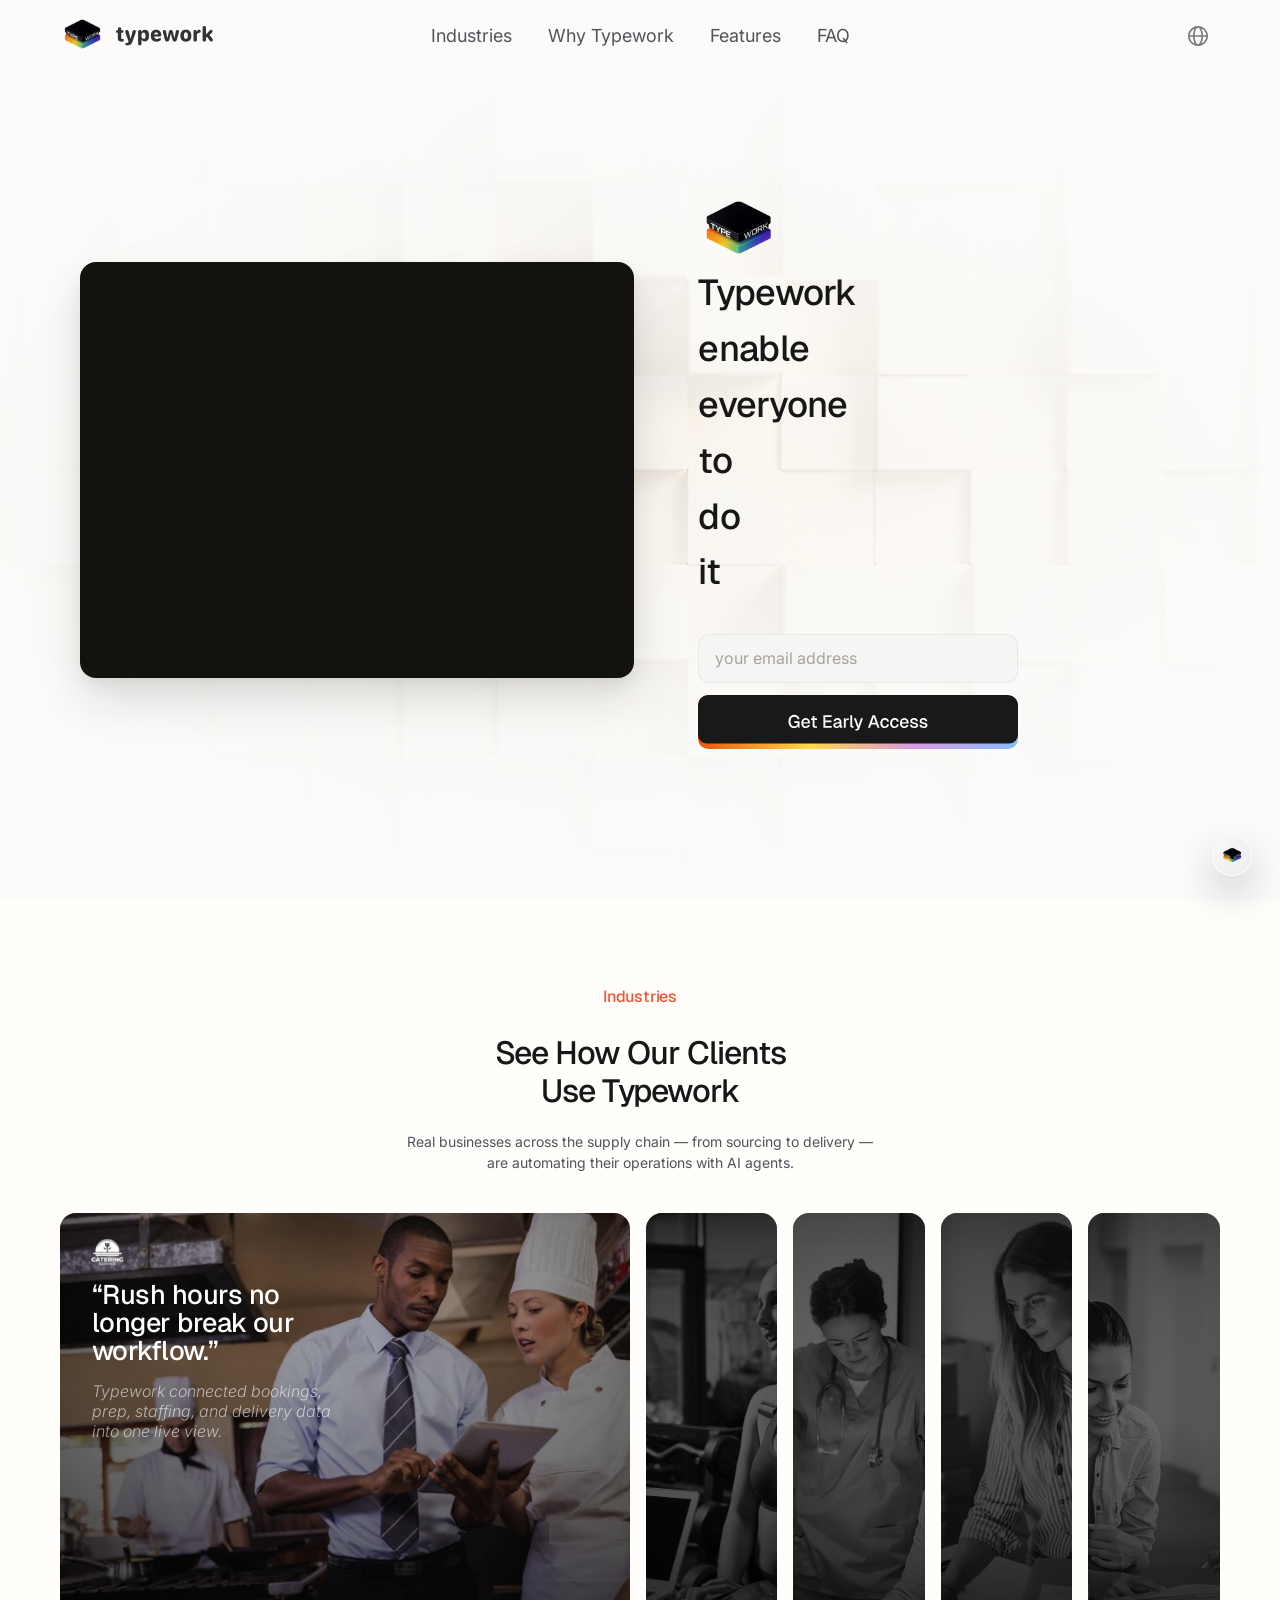
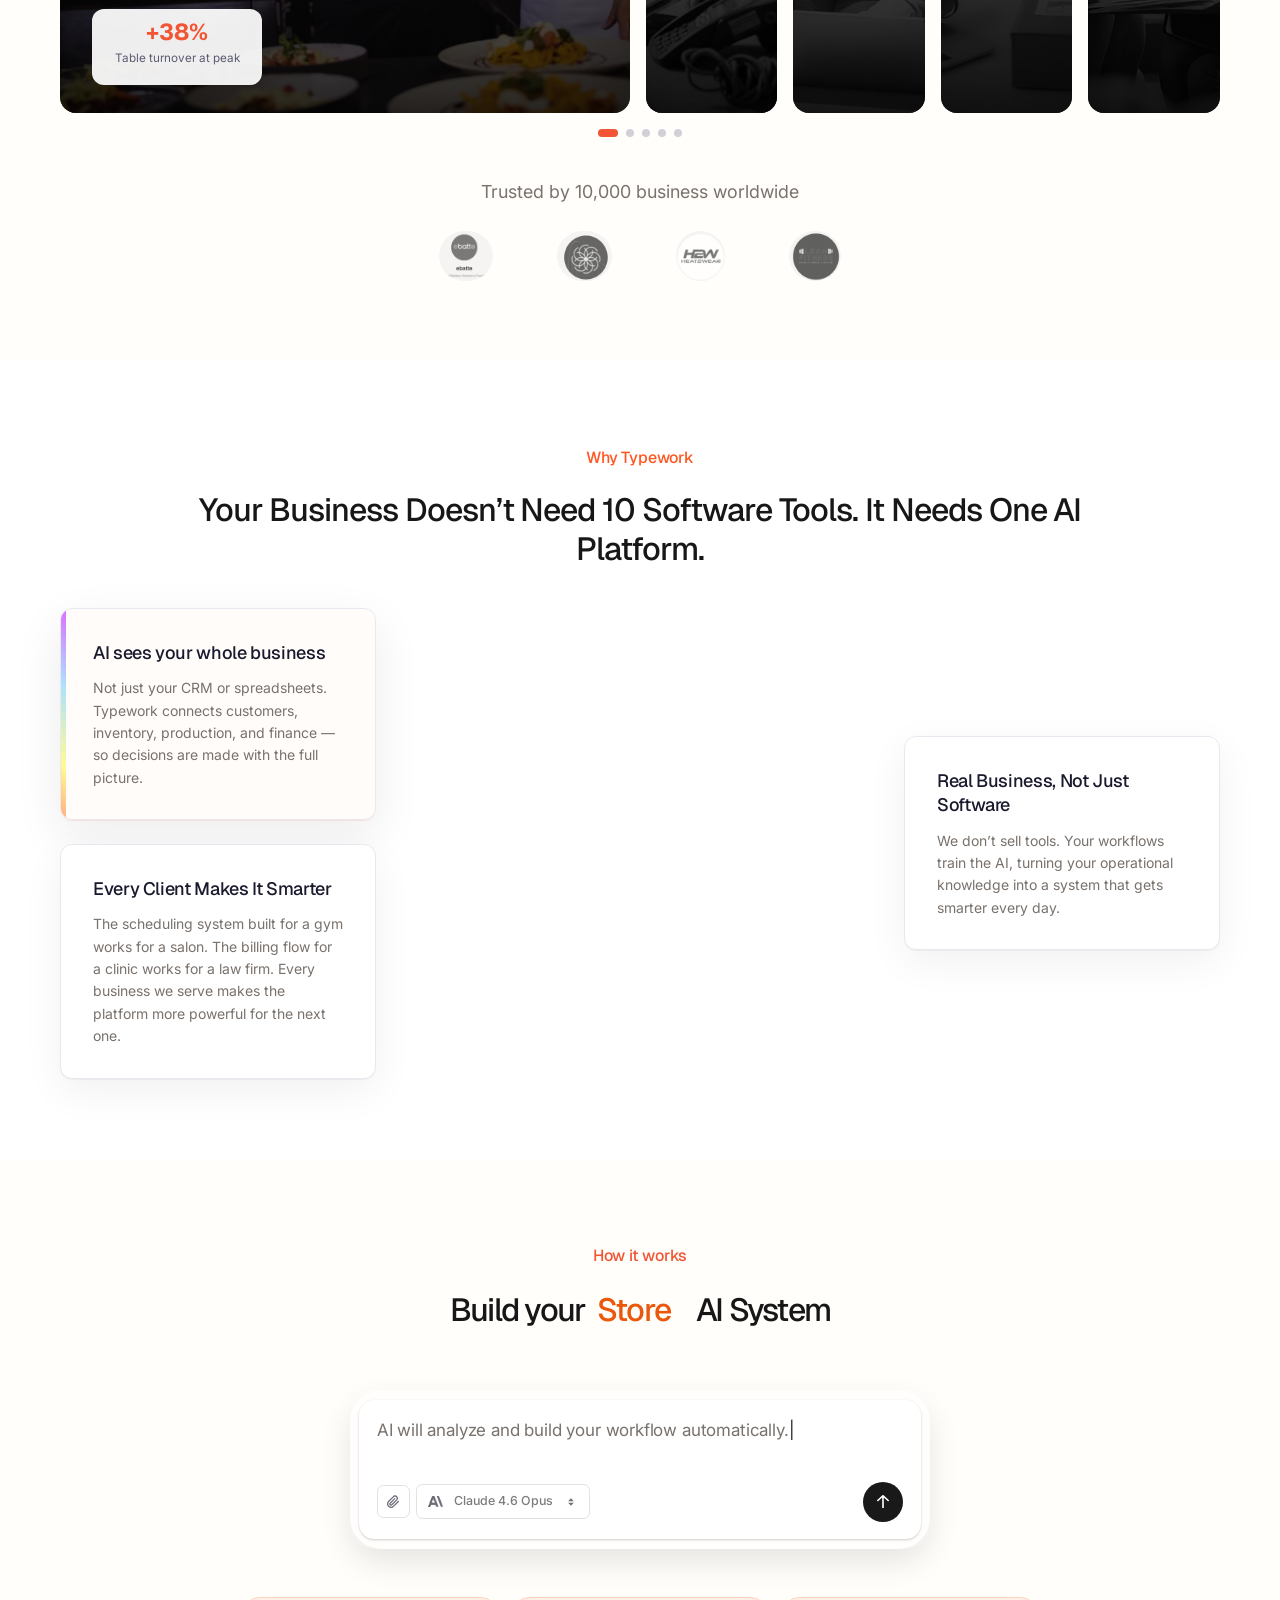
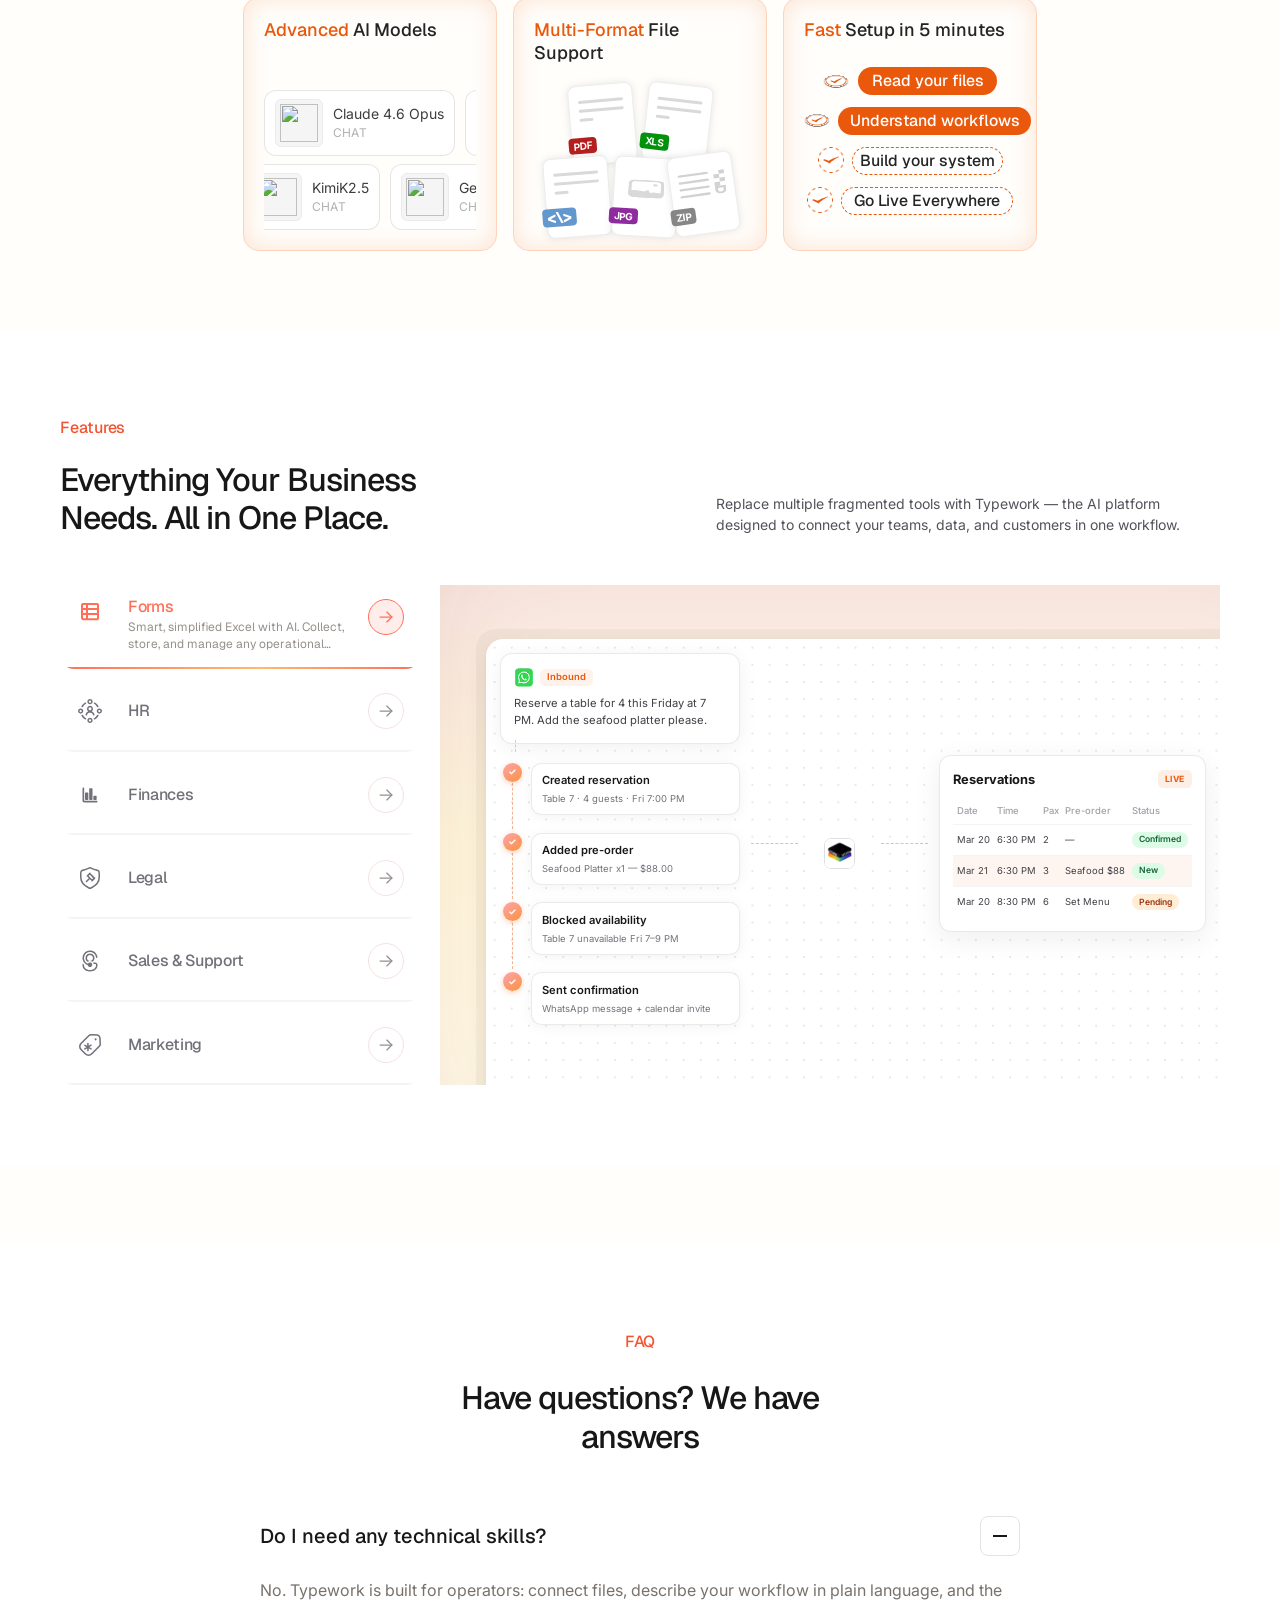
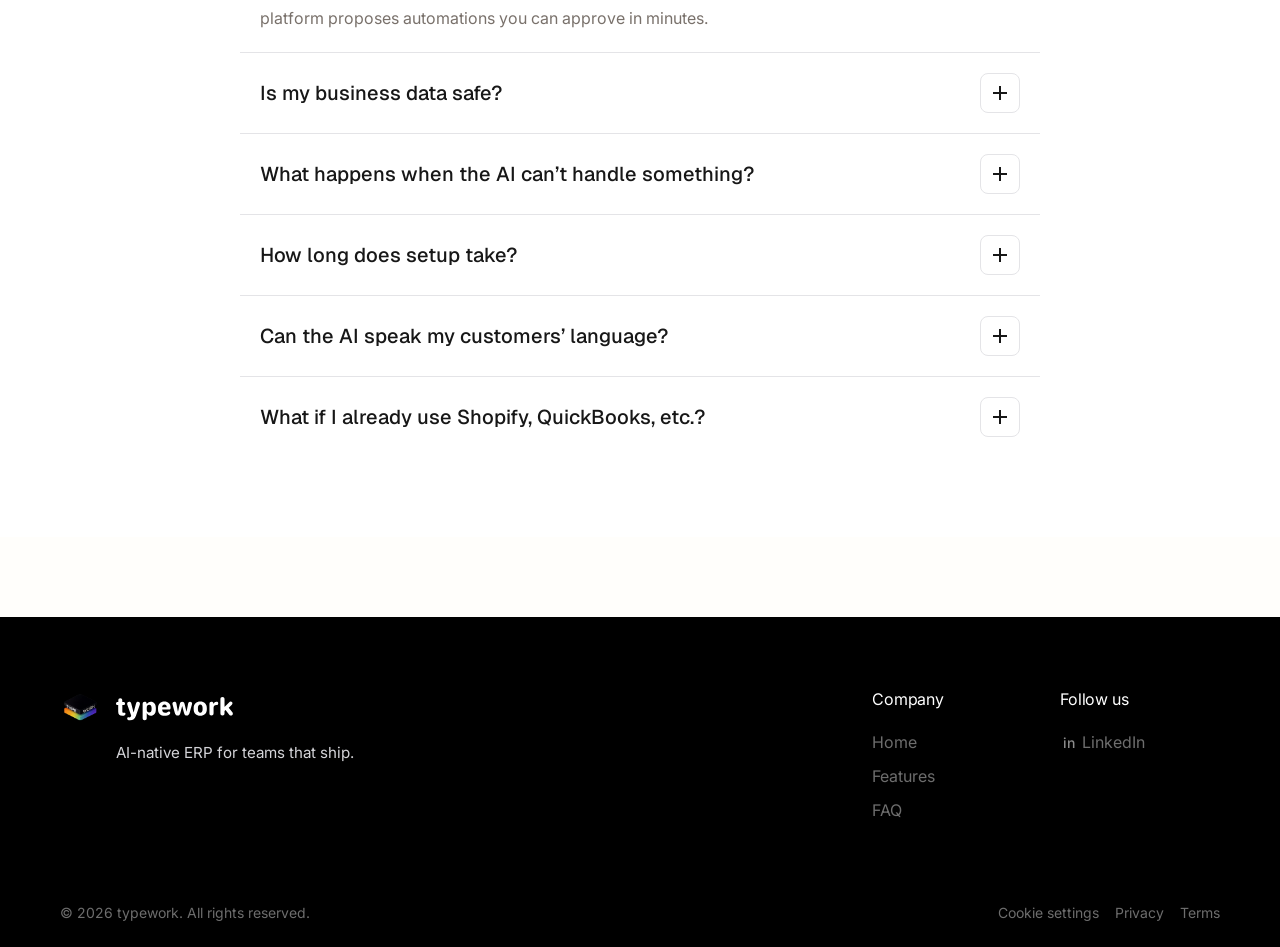
==== commit 52426dc9: "style(hero): headline 每词一行，仅句首 T 大写 Made-with: Cursor" ====
--- a/index.html
+++ b/index.html
@@ -130,7 +130,12 @@
                 alt="typework"
               />
               <h1 id="tw-hero-heading" class="tw-hero__headline">
-                typework enable everyone to do it.
+                <span class="tw-hero__headline-line">Typework</span>
+                <span class="tw-hero__headline-line">enable</span>
+                <span class="tw-hero__headline-line">everyone</span>
+                <span class="tw-hero__headline-line">to</span>
+                <span class="tw-hero__headline-line">do</span>
+                <span class="tw-hero__headline-line">it</span>
               </h1>
               <form class="tw-hero__form" action="#" method="post" data-tw-hero-form>
                 <label class="tw-visually-hidden" for="tw-hero-email">Email</label>
--- a/typework-hero-landing.css
+++ b/typework-hero-landing.css
@@ -94,6 +94,7 @@
 
   .tw-hero__headline {
     max-width: none;
+    align-items: center;
   }
 
   .tw-hero__form {
@@ -109,13 +110,21 @@
 
 .tw-hero__headline {
   margin: 0;
+  display: flex;
+  flex-direction: column;
+  align-items: flex-start;
+  gap: 0.35em;
   font-family: var(--tw-font-display);
   font-weight: 500;
   font-size: clamp(1.75rem, 3.2vw, 2.25rem);
   line-height: 1.2;
   letter-spacing: -0.02em;
   color: var(--tw-color-text);
-  max-width: 22ch;
+  max-width: min(100%, 22ch);
+}
+
+.tw-hero__headline-line {
+  display: block;
 }
 
 .tw-hero__form {
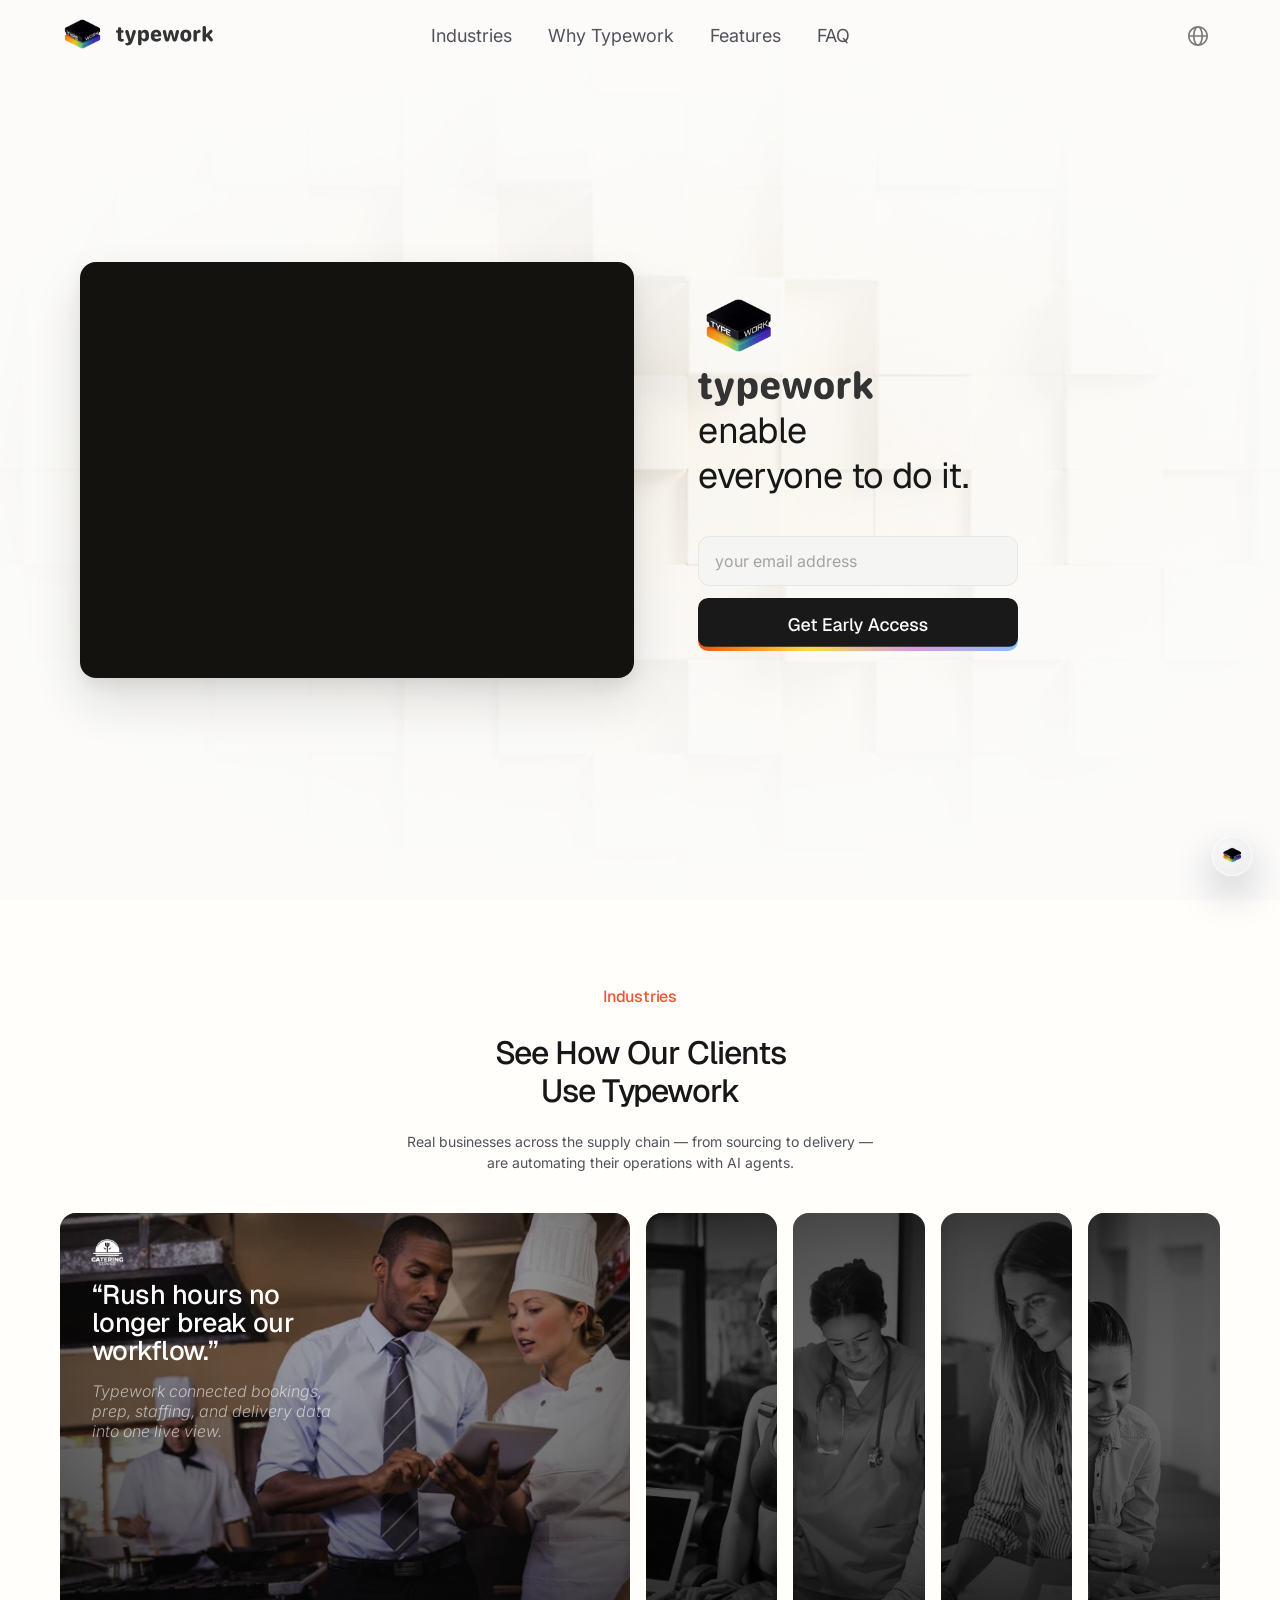
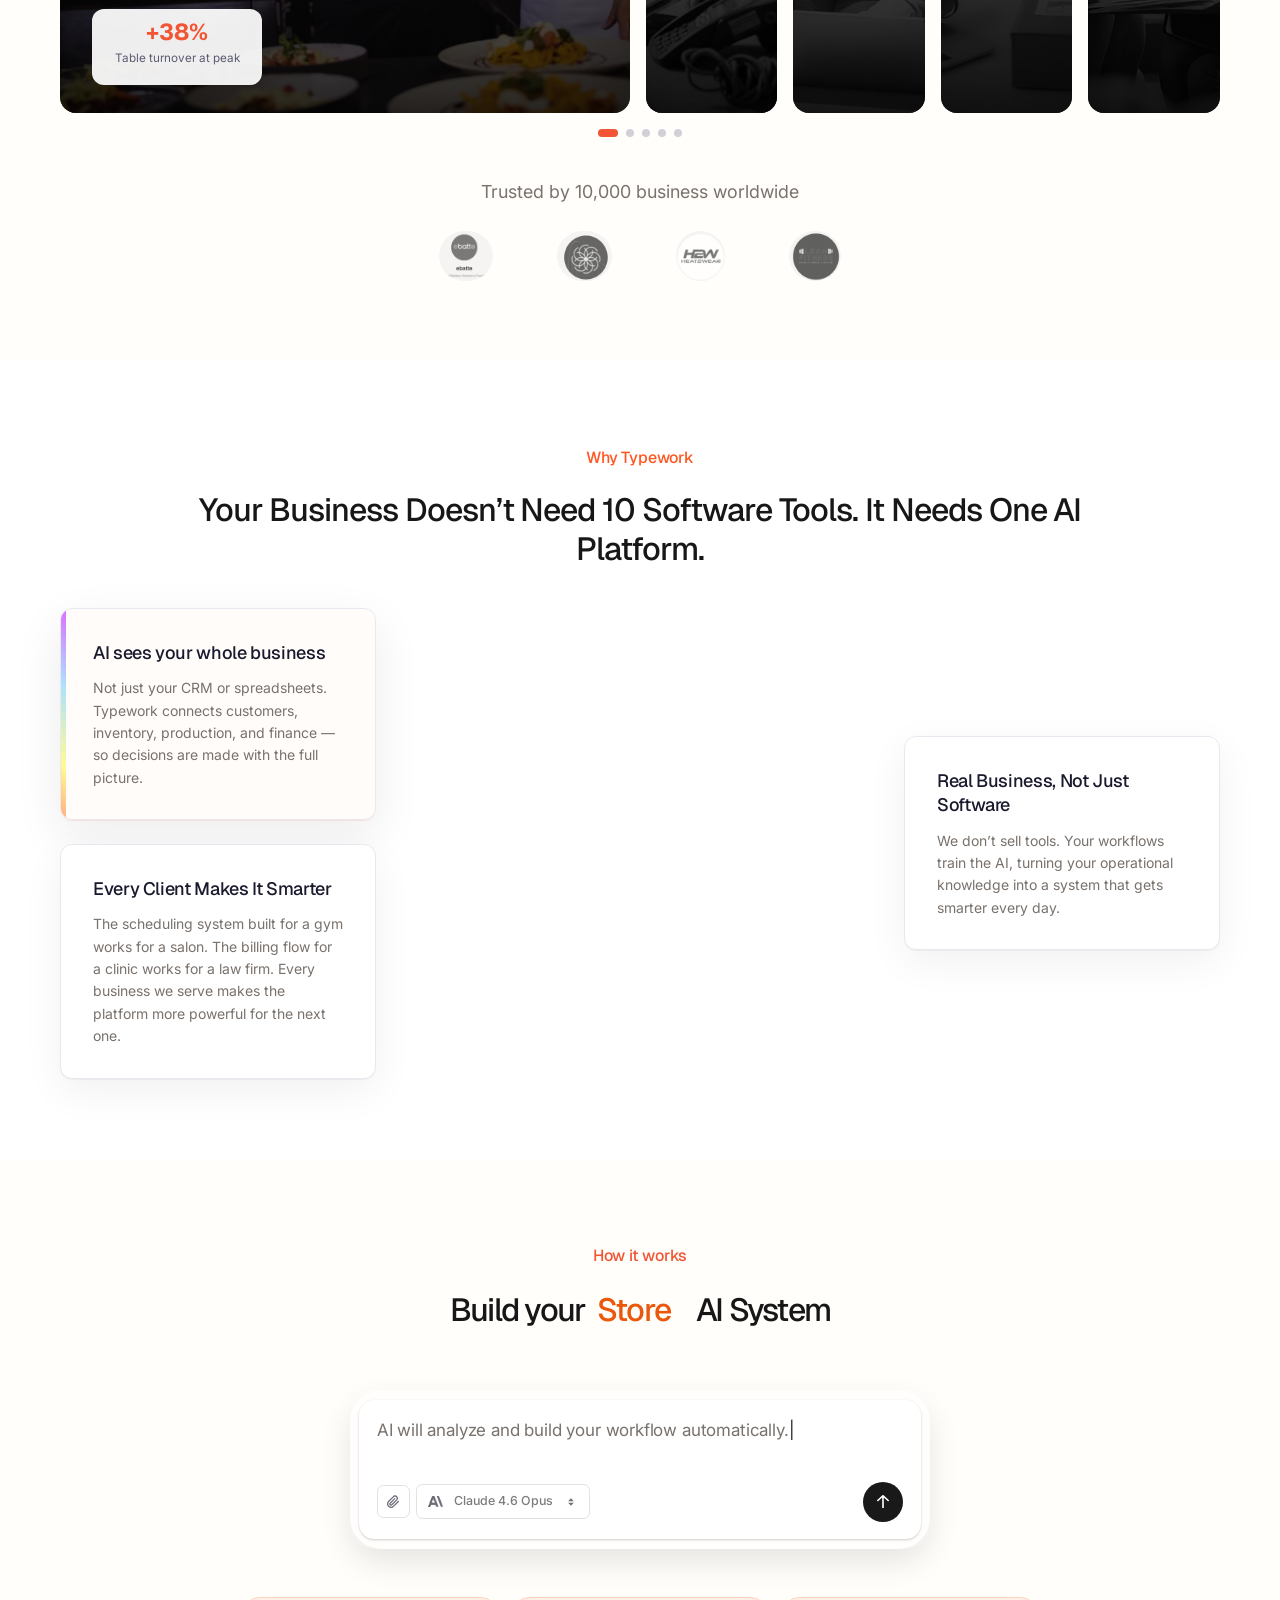
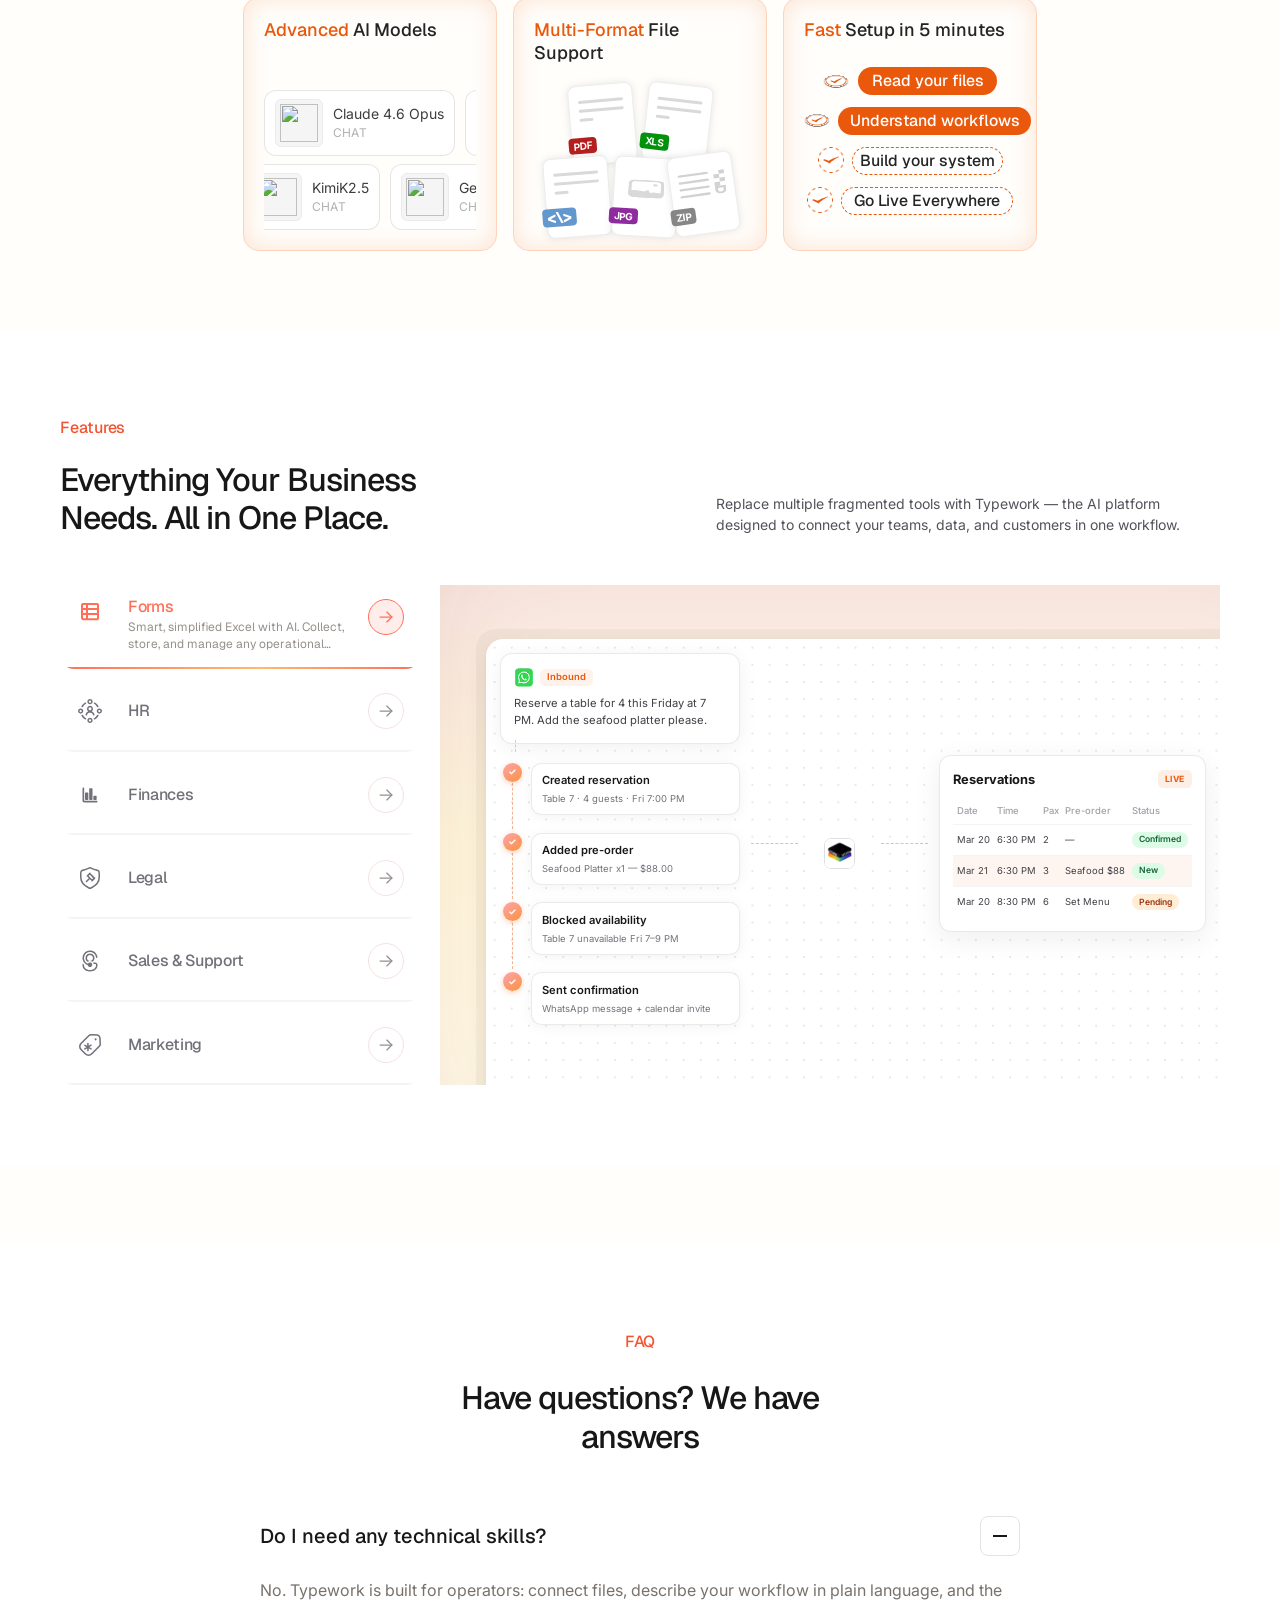
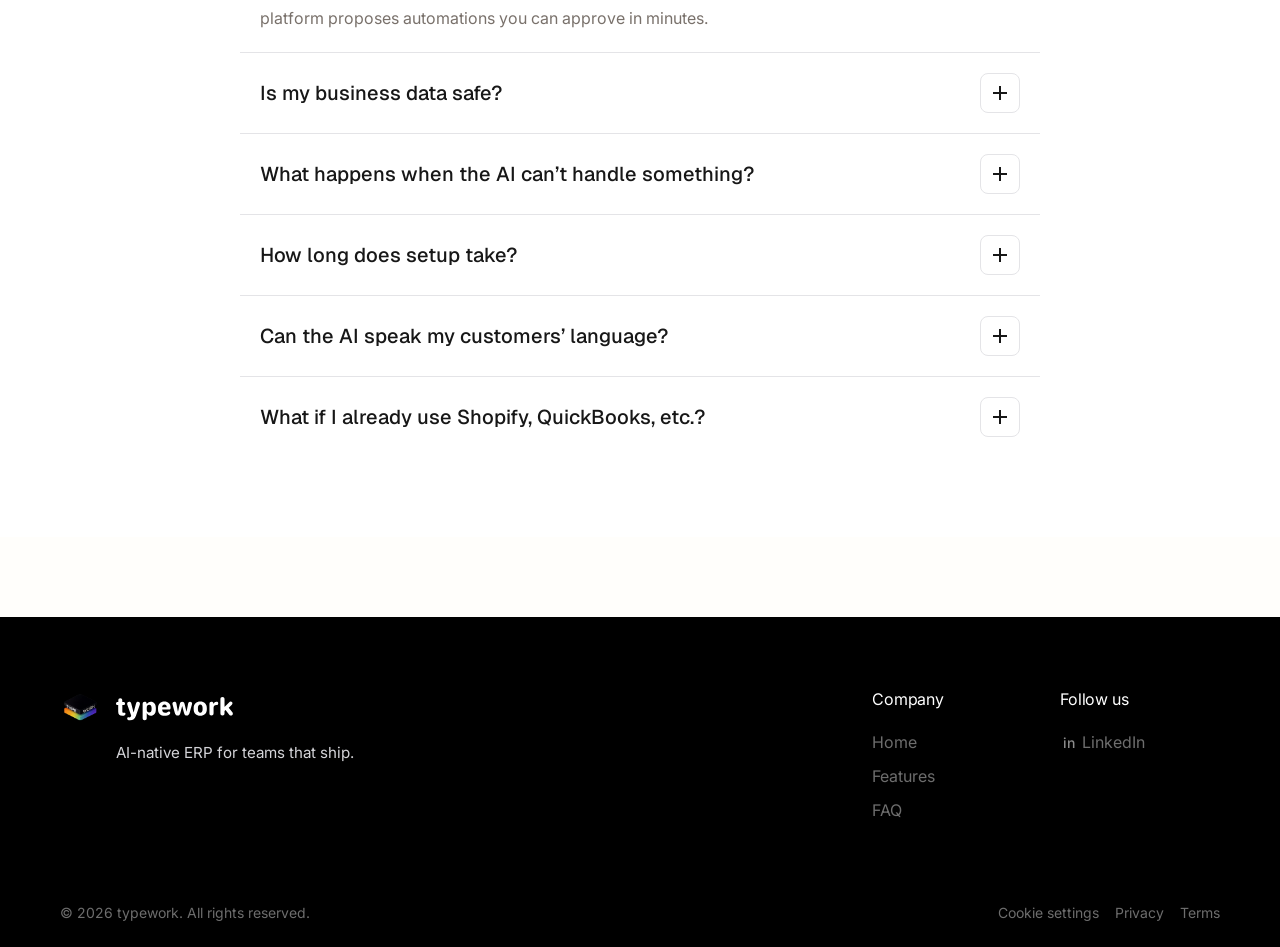
==== commit 95bb8dce: "feat(hero): 首行字标改用 typework字体.svg，与标题字号对齐 Made-with: Cursor" ====
--- a/index.html
+++ b/index.html
@@ -130,12 +130,18 @@
                 alt="typework"
               />
               <h1 id="tw-hero-heading" class="tw-hero__headline">
-                <span class="tw-hero__headline-line">Typework</span>
-                <span class="tw-hero__headline-line">enable</span>
-                <span class="tw-hero__headline-line">everyone</span>
-                <span class="tw-hero__headline-line">to</span>
-                <span class="tw-hero__headline-line">do</span>
-                <span class="tw-hero__headline-line">it</span>
+                <span class="tw-hero__headline-line">
+                  <img
+                    class="tw-hero__headline-accent"
+                    src="./typework字体.svg"
+                    alt="Typework"
+                    width="107"
+                    height="22"
+                    decoding="async"
+                  />
+                  enable
+                </span>
+                <span class="tw-hero__headline-line">everyone to do it.</span>
               </h1>
               <form class="tw-hero__form" action="#" method="post" data-tw-hero-form>
                 <label class="tw-visually-hidden" for="tw-hero-email">Email</label>
--- a/typework-hero-landing.css
+++ b/typework-hero-landing.css
@@ -113,18 +113,27 @@
   display: flex;
   flex-direction: column;
   align-items: flex-start;
-  gap: 0.35em;
+  gap: 0.1em;
   font-family: var(--tw-font-display);
-  font-weight: 500;
+  font-weight: 400;
   font-size: clamp(1.75rem, 3.2vw, 2.25rem);
-  line-height: 1.2;
+  line-height: 1.15;
   letter-spacing: -0.02em;
   color: var(--tw-color-text);
-  max-width: min(100%, 22ch);
+  max-width: min(100%, 18rem);
 }
 
 .tw-hero__headline-line {
   display: block;
+}
+
+/* Wordmark: match adjacent headline cap height (same as former bold word) */
+.tw-hero__headline-accent {
+  display: inline-block;
+  height: 1em;
+  width: auto;
+  vertical-align: -0.14em;
+  object-fit: contain;
 }
 
 .tw-hero__form {
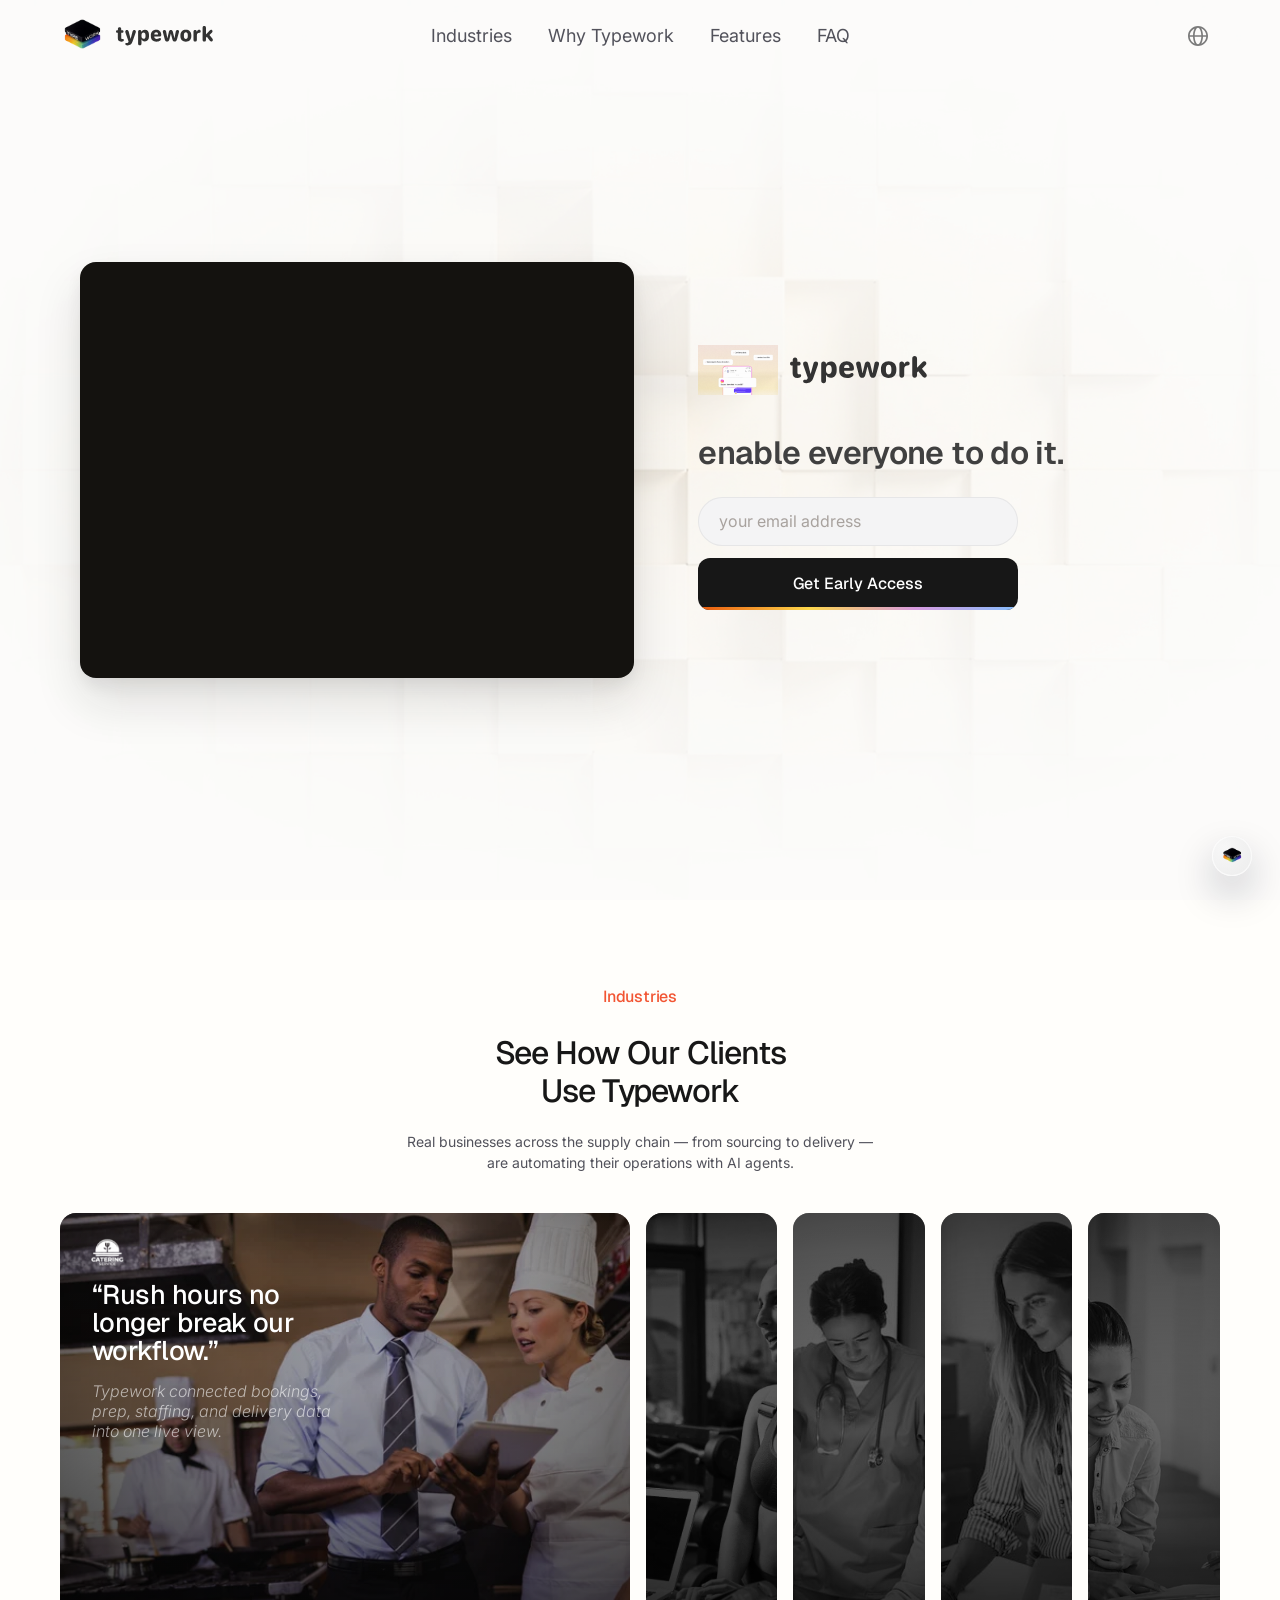
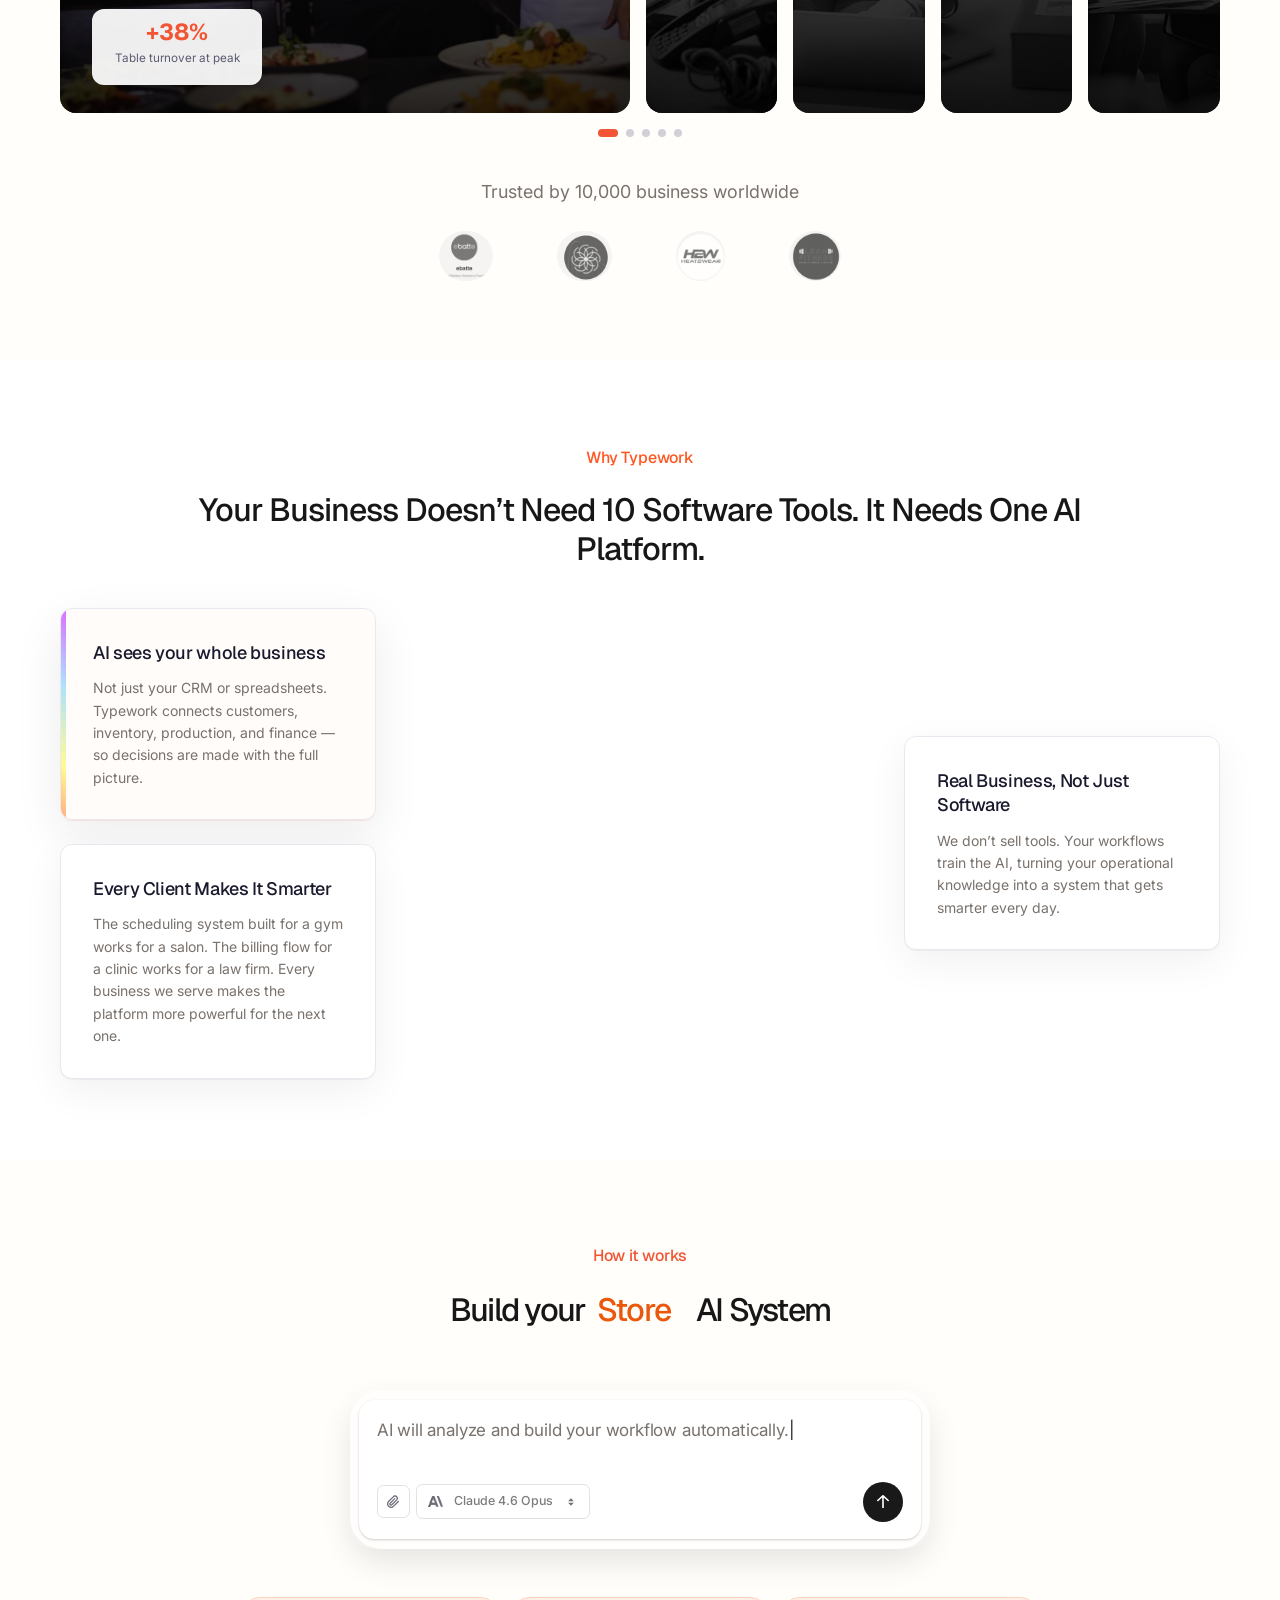
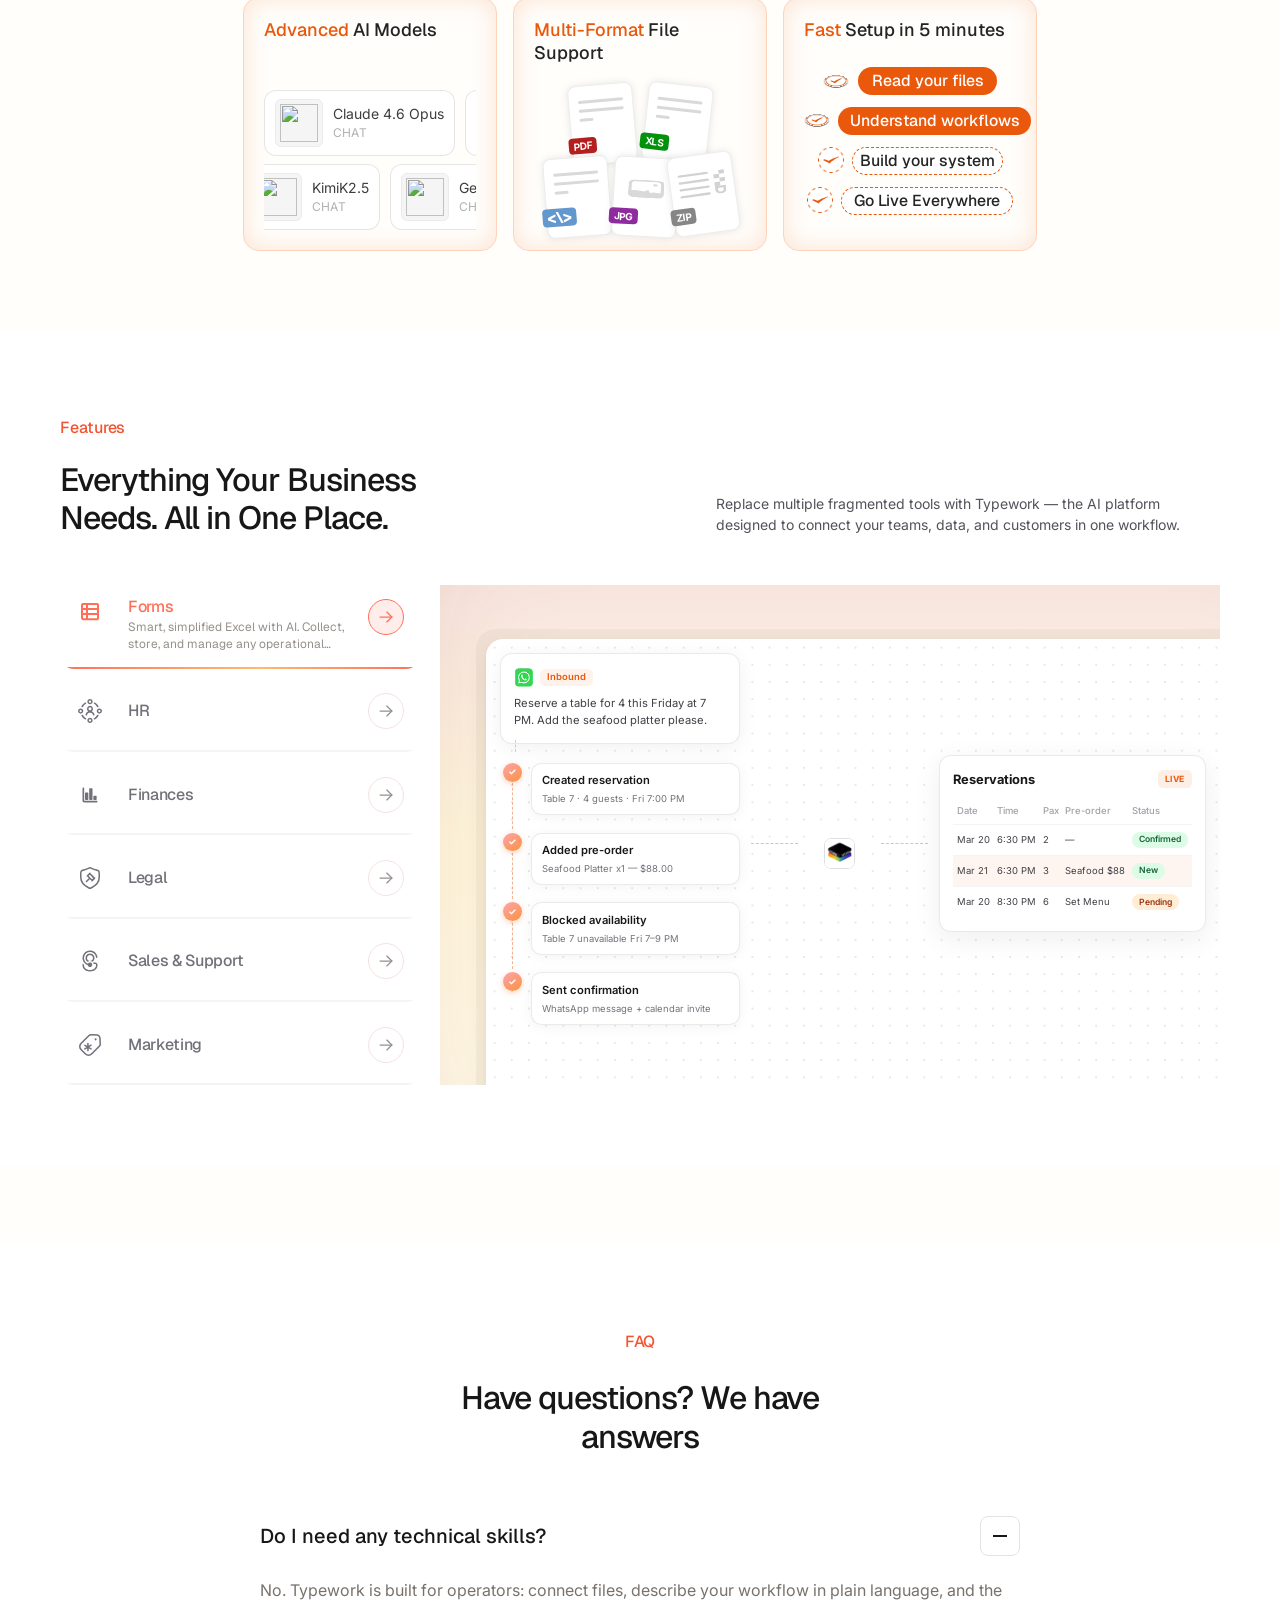
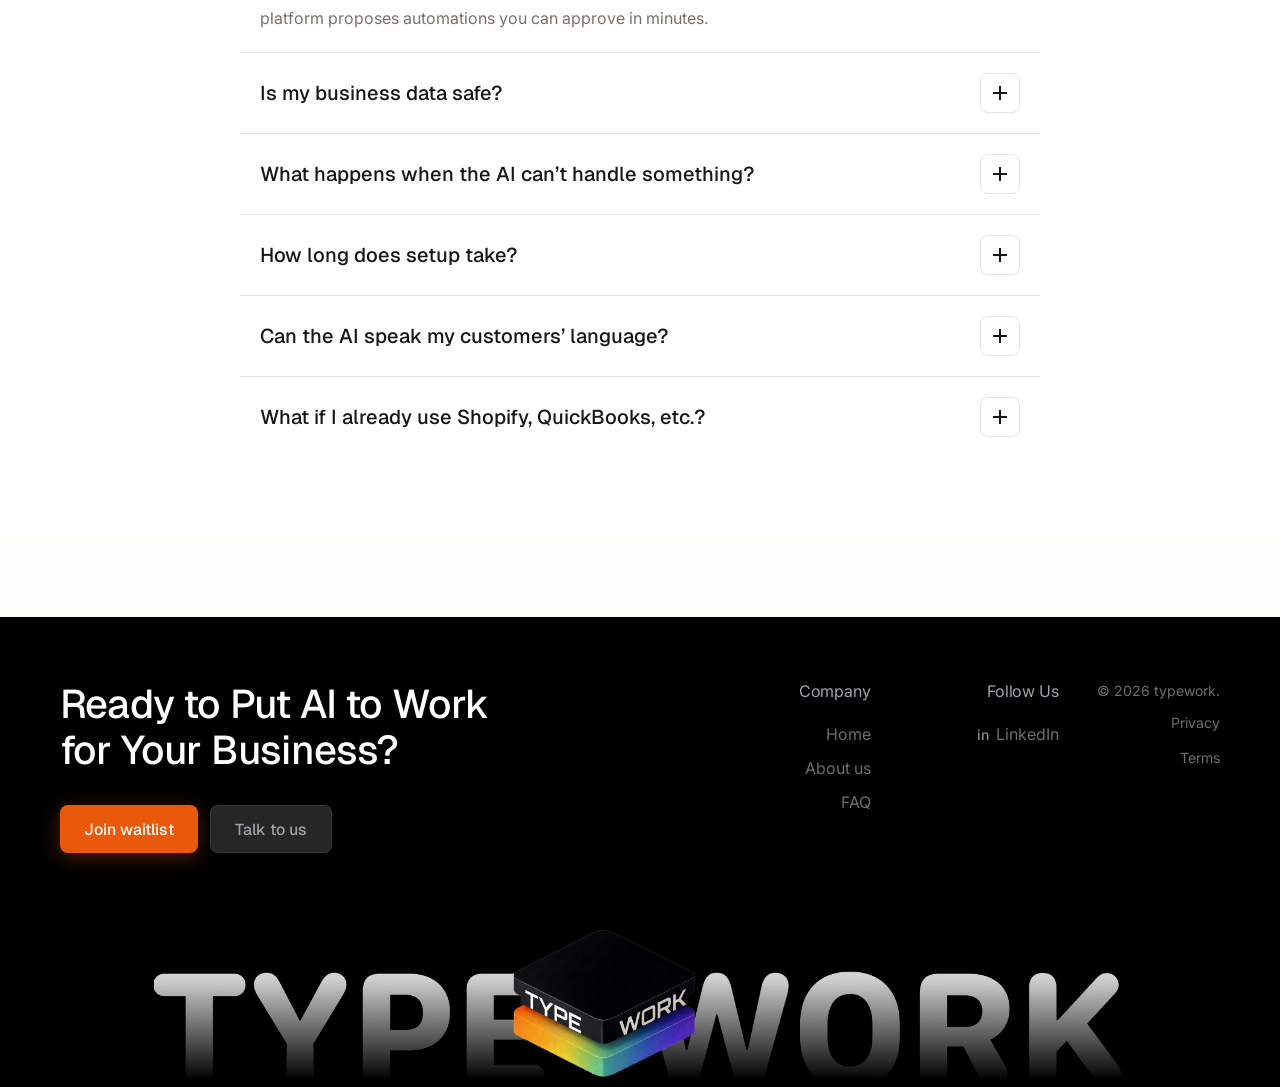
==== commit 168de2f2: "Footer: copyright text, banner inset, flush bottom; sync assets and styles Made-with: Cursor" ====
--- a/index.html
+++ b/index.html
@@ -122,26 +122,26 @@
               </div>
             </div>
             <div class="tw-hero__cta-col">
-              <img
-                class="tw-hero__mark"
-                src="./Square%20Transparent%201.png"
-                width="80"
-                height="80"
-                alt="typework"
-              />
+              <div class="tw-hero__brand-row">
+                <img
+                  class="tw-hero__mark"
+                  src="./Container.png"
+                  width="80"
+                  height="80"
+                  alt=""
+                  decoding="async"
+                />
+                <img
+                  class="tw-hero__wordmark"
+                  src="./typework字体.svg"
+                  alt="typework"
+                  width="107"
+                  height="22"
+                  decoding="async"
+                />
+              </div>
               <h1 id="tw-hero-heading" class="tw-hero__headline">
-                <span class="tw-hero__headline-line">
-                  <img
-                    class="tw-hero__headline-accent"
-                    src="./typework字体.svg"
-                    alt="Typework"
-                    width="107"
-                    height="22"
-                    decoding="async"
-                  />
-                  enable
-                </span>
-                <span class="tw-hero__headline-line">everyone to do it.</span>
+                enable everyone to do it.
               </h1>
               <form class="tw-hero__form" action="#" method="post" data-tw-hero-form>
                 <label class="tw-visually-hidden" for="tw-hero-email">Email</label>
@@ -153,9 +153,7 @@
                   autocomplete="email"
                   placeholder="your email address"
                 />
-                <button class="tw-hero__submit" type="submit">
-                  <span class="tw-visually-hidden">Get Early Access</span>
-                </button>
+                <button class="tw-hero__submit" type="submit">Get Early Access</button>
               </form>
             </div>
           </div>
@@ -1367,54 +1365,56 @@
     </main>
 
     <footer class="tw-footer">
-      <div class="tw-container tw-footer__top">
-        <div class="tw-footer__brand-block">
-          <img
-            class="tw-footer__logo"
-            src="./Square Transparent 1.png"
-            alt="typework logo"
-            width="40"
-            height="40"
-            decoding="async"
-          />
-          <img
-            class="tw-footer__brand tw-footer__brand--wordmark"
-            src="./typework字体.svg"
-            alt="typework"
-            width="107"
-            height="22"
-            decoding="async"
-          />
-          <p class="tw-footer__tagline">AI-native ERP for teams that ship.</p>
+      <div class="tw-container tw-footer__main">
+        <div class="tw-footer__cta">
+          <h2 class="tw-footer__headline">
+            <span class="tw-footer__headline-line">Ready to Put AI to Work</span>
+            <span class="tw-footer__headline-line">for Your Business?</span>
+          </h2>
+          <div class="tw-footer__actions">
+            <a class="tw-footer__btn tw-footer__btn--primary" href="#">Join waitlist</a>
+            <a class="tw-footer__btn tw-footer__btn--secondary" href="#">Talk to us</a>
+          </div>
         </div>
-        <div class="tw-footer__cols">
-          <div>
-            <h3 class="tw-footer__heading">Company</h3>
-            <a href="#">Home</a>
-            <a href="#features">Features</a>
-            <a href="#">FAQ</a>
-          </div>
-          <div>
-            <h3 class="tw-footer__heading">Follow us</h3>
-            <a
-              class="tw-footer__social"
-              href="https://www.linkedin.com/company/typework-ai"
-              target="_blank"
-              rel="noopener noreferrer"
-            >
-              <span class="tw-footer__social-icon">in</span>
-              <span>LinkedIn</span>
-            </a>
+        <div class="tw-footer__right">
+          <div class="tw-footer__cols">
+            <div>
+              <h3 class="tw-footer__heading">Company</h3>
+              <a href="#top">Home</a>
+              <a href="#">About us</a>
+              <a href="#faq">FAQ</a>
+            </div>
+            <div>
+              <h3 class="tw-footer__heading">Follow Us</h3>
+              <a
+                class="tw-footer__social"
+                href="https://www.linkedin.com/company/typework-ai"
+                target="_blank"
+                rel="noopener noreferrer"
+              >
+                <span class="tw-footer__social-icon">in</span>
+                <span>LinkedIn</span>
+              </a>
+            </div>
+          </div>
+          <div class="tw-footer__meta">
+            <span class="tw-footer__copyright">© 2026 typework.</span>
+            <a href="#">Privacy</a>
+            <a href="#">Terms</a>
           </div>
         </div>
       </div>
-      <div class="tw-container tw-footer__bottom">
-        <span>© 2026 typework. All rights reserved.</span>
-        <div class="tw-footer__legal">
-          <a href="#">Cookie settings</a>
-          <a href="#">Privacy</a>
-          <a href="#">Terms</a>
-        </div>
+
+      <div class="tw-footer__banner">
+        <img
+          class="tw-footer__banner-img"
+          src="./页尾.png"
+          alt="TYPE WORK — typework"
+          width="1920"
+          height="400"
+          decoding="async"
+          loading="lazy"
+        />
       </div>
     </footer>
 
--- a/typework-base.css
+++ b/typework-base.css
@@ -310,63 +310,128 @@
   }
 }
 
-/* Footer */
+/* Footer — CTA + links + full-bleed brand banner */
 .tw-footer {
   background: #000;
   color: #fff;
-  padding: 72px 0 24px;
-}
-
-.tw-footer__top {
+  padding: 0;
+}
+
+.tw-footer__main {
   display: grid;
-  gap: 40px;
-}
-
-.tw-footer__brand-block {
-  display: grid;
-  grid-template-columns: auto 1fr;
-  column-gap: 16px;
-  row-gap: 12px;
-  align-items: center;
-  justify-items: start;
-}
-
-.tw-footer__logo {
-  grid-column: 1;
-  grid-row: 1;
-  width: 40px;
-  height: 40px;
-  object-fit: contain;
-}
-
-.tw-footer__brand {
+  gap: var(--tw-space-10);
+  padding-top: var(--tw-space-16);
+  padding-bottom: var(--tw-space-12);
+}
+
+.tw-footer__cta {
+  display: flex;
+  flex-direction: column;
+  gap: var(--tw-space-8);
+  align-items: flex-start;
+}
+
+.tw-footer__headline {
   margin: 0;
-}
-
-.tw-footer__brand--wordmark {
-  grid-column: 2;
-  grid-row: 1;
-  display: block;
-  height: 24px;
-  width: auto;
-  align-self: center;
-  filter: brightness(0) invert(1);
-}
-
-.tw-footer__tagline {
-  grid-column: 2;
-  grid-row: 2;
-  margin: 0;
-  color: #d4d4d8;
-  font-size: 0.95rem;
-  line-height: 1.55;
-  max-width: 280px;
+  max-width: 22ch;
+  font-family: var(--tw-font-display);
+  font-size: clamp(1.75rem, 4vw, 2.5rem);
+  font-weight: var(--tw-fw-medium);
+  line-height: 1.15;
+  letter-spacing: -0.02em;
+  color: #fff;
+}
+
+.tw-footer__headline-line {
+  display: block;
+}
+
+.tw-footer__actions {
+  display: flex;
+  flex-wrap: wrap;
+  gap: var(--tw-space-3);
+  align-items: center;
+}
+
+.tw-footer__btn {
+  display: inline-flex;
+  align-items: center;
+  justify-content: center;
+  min-height: 48px;
+  padding: 0 var(--tw-space-6);
+  font-family: var(--tw-font-display);
+  font-size: var(--tw-fs-btn-m);
+  font-weight: var(--tw-fw-medium);
+  line-height: 1.2;
+  text-decoration: none;
+  border-radius: var(--tw-radius-sm);
+  border: none;
+  cursor: pointer;
+  transition: transform 0.15s var(--tw-ease-out), opacity 0.15s var(--tw-ease-out);
+}
+
+.tw-footer__btn:hover {
+  text-decoration: none;
+  transform: translateY(-1px);
+}
+
+.tw-footer__btn--primary {
+  background: var(--tw-color-brand-primary);
+  color: #fff;
+  box-shadow: 0 4px 20px rgba(234, 88, 12, 0.35);
+}
+
+.tw-footer__btn--secondary {
+  background: #262626;
+  color: #a1a1aa;
+  border: 1px solid rgba(255, 255, 255, 0.08);
+}
+
+.tw-footer__btn--secondary:hover {
+  color: #e4e4e7;
+  border-color: rgba(255, 255, 255, 0.14);
+}
+
+.tw-footer__right {
+  display: flex;
+  flex-direction: row;
+  flex-wrap: wrap;
+  align-items: flex-start;
+  justify-content: flex-end;
+  gap: clamp(1.5rem, 3vw, 3rem);
+  min-width: 0;
 }
 
 .tw-footer__cols {
   display: grid;
   grid-template-columns: repeat(2, 1fr);
   gap: 28px;
+}
+
+.tw-footer__meta {
+  display: flex;
+  flex-direction: column;
+  align-items: flex-end;
+  gap: 10px;
+  font-size: 0.875rem;
+  line-height: 1.45;
+  color: #6d6d6d;
+}
+
+.tw-footer__copyright {
+  display: block;
+}
+
+.tw-footer__meta a {
+  display: block;
+  color: #6d6d6d;
+  text-decoration: none;
+  padding: 2px 0;
+  transition: color 0.2s var(--tw-ease-out);
+}
+
+.tw-footer__meta a:hover {
+  color: #fff;
 }
 
 .tw-footer__heading {
@@ -375,7 +440,7 @@
   font-weight: 400;
   line-height: 1.35;
   letter-spacing: -0.01em;
-  color: rgba(255, 255, 255, 1);
+  color: #a1a1aa;
 }
 
 .tw-footer__cols a {
@@ -406,40 +471,66 @@
   font-size: 0.875rem;
 }
 
-.tw-footer__bottom {
-  display: flex;
-  flex-wrap: wrap;
-  gap: var(--tw-space-4);
-  justify-content: space-between;
-  align-items: center;
-  margin-top: 56px;
-  padding-top: 18px;
-  font-size: 0.875rem;
-  color: #6d6d6d;
-}
-
-.tw-footer__legal {
-  display: flex;
-  flex-wrap: wrap;
-  gap: var(--tw-space-4);
-}
-
-.tw-footer__legal a {
-  color: #6d6d6d;
-  transition: color 0.2s var(--tw-ease-out);
-}
-
-.tw-footer__legal a:hover {
-  color: #fff;
+.tw-footer__banner {
+  width: 100%;
+  margin: 0;
+  padding-inline: var(--tw-space-5);
+  line-height: 0;
+  background: #000;
+}
+
+.tw-footer__banner-img {
+  display: block;
+  width: 100%;
+  height: auto;
+  object-fit: cover;
+  object-position: center bottom;
+}
+
+@media (max-width: 767px) {
+  .tw-footer__right {
+    flex-direction: column;
+    align-items: center;
+    width: 100%;
+  }
+
+  .tw-footer__meta {
+    align-items: center;
+    text-align: center;
+  }
+
+  .tw-footer__copyright {
+    text-align: center;
+  }
 }
 
 @media (min-width: 768px) {
+  .tw-footer__banner {
+    padding-inline: 154px;
+  }
+
   .tw-footer__cols {
     grid-template-columns: repeat(2, minmax(160px, 1fr));
   }
 
-  .tw-footer__top {
-    grid-template-columns: 1fr auto;
+  .tw-footer__main {
+    grid-template-columns: minmax(0, 1.2fr) auto;
     align-items: start;
-  }
-}
+    column-gap: var(--tw-space-12);
+  }
+
+  .tw-footer__cols {
+    justify-items: end;
+    text-align: right;
+  }
+
+  .tw-footer__cols .tw-footer__heading,
+  .tw-footer__cols a {
+    text-align: right;
+  }
+
+  .tw-footer__social {
+    justify-content: flex-end;
+    width: 100%;
+  }
+}
--- a/typework-hero-landing.css
+++ b/typework-hero-landing.css
@@ -76,9 +76,23 @@
   display: flex;
   flex-direction: column;
   align-items: flex-start;
-  gap: 0;
+  gap: clamp(1rem, 2.5vw, 1.5rem);
   text-align: left;
   min-width: 0;
+}
+
+.tw-hero__brand-row {
+  display: flex;
+  flex-direction: row;
+  align-items: center;
+  gap: var(--tw-space-3);
+}
+
+.tw-hero__wordmark {
+  display: block;
+  height: clamp(22px, 4vw, 28px);
+  width: auto;
+  object-fit: contain;
 }
 
 @media (max-width: 880px) {
@@ -93,8 +107,12 @@
   }
 
   .tw-hero__headline {
-    max-width: none;
-    align-items: center;
+    max-width: min(100%, 22rem);
+    text-align: center;
+  }
+
+  .tw-hero__brand-row {
+    justify-content: center;
   }
 
   .tw-hero__form {
@@ -104,42 +122,27 @@
 
 .tw-hero__mark {
   width: 80px;
-  height: auto;
-  display: block;
+  height: 80px;
+  display: block;
+  object-fit: contain;
+  flex-shrink: 0;
 }
 
 .tw-hero__headline {
   margin: 0;
-  display: flex;
-  flex-direction: column;
-  align-items: flex-start;
-  gap: 0.1em;
   font-family: var(--tw-font-display);
-  font-weight: 400;
-  font-size: clamp(1.75rem, 3.2vw, 2.25rem);
-  line-height: 1.15;
+  font-weight: var(--tw-fw-semibold);
+  font-size: clamp(1.5rem, 2.8vw, 2rem);
+  line-height: 1.2;
   letter-spacing: -0.02em;
-  color: var(--tw-color-text);
-  max-width: min(100%, 18rem);
-}
-
-.tw-hero__headline-line {
-  display: block;
-}
-
-/* Wordmark: match adjacent headline cap height (same as former bold word) */
-.tw-hero__headline-accent {
-  display: inline-block;
-  height: 1em;
-  width: auto;
-  vertical-align: -0.14em;
-  object-fit: contain;
+  color: #404040;
+  max-width: 100%;
 }
 
 .tw-hero__form {
   width: 100%;
   max-width: 320px;
-  margin-top: 40px;
+  margin-top: 0;
   display: flex;
   flex-direction: column;
   gap: 0.75rem;
@@ -148,13 +151,13 @@
 .tw-hero__input {
   width: 100%;
   box-sizing: border-box;
-  padding: 0.85rem 1rem;
+  padding: 0.85rem 1.25rem;
   font-family: var(--tw-font-body), Inter, sans-serif;
   font-size: 1rem;
   color: var(--tw-color-text);
-  background: #f5f5f4;
+  background: #f4f4f5;
   border: 1px solid rgba(0, 0, 0, 0.06);
-  border-radius: 12px;
+  border-radius: var(--tw-radius-pill);
   outline: none;
   transition:
     border-color 0.15s ease,
@@ -171,16 +174,32 @@
 }
 
 .tw-hero__submit {
-  display: block;
-  width: 100%;
-  aspect-ratio: 357 / 60;
-  min-height: 48px;
-  padding: 0;
+  position: relative;
+  display: block;
+  width: 100%;
+  min-height: 52px;
+  padding: 0.85rem var(--tw-space-4);
   border: none;
-  border-radius: 10px;
+  border-radius: var(--tw-radius-md);
   cursor: pointer;
-  background: transparent url("./get%20early%20access.svg") no-repeat center / 100% 100%;
+  font-family: var(--tw-font-display);
+  font-size: 1rem;
+  font-weight: var(--tw-fw-medium);
+  color: #fff;
+  background: #171717;
+  overflow: hidden;
   transition: transform 0.15s var(--tw-ease-out);
+}
+
+.tw-hero__submit::after {
+  content: "";
+  position: absolute;
+  left: 0;
+  right: 0;
+  bottom: 0;
+  height: 3px;
+  background: var(--tw-gradient-cta);
+  pointer-events: none;
 }
 
 .tw-hero__submit:hover {
--- a/typework-features-legal-canvas.css
+++ b/typework-features-legal-canvas.css
@@ -96,6 +96,10 @@
   position: relative;
   min-height: 260px;
   margin: 8px 0 18px 100px;
+  /* 避免首颗 pill 在 overflow:hidden 的画布内因 translateX(-50%) 左侧被裁切 */
+  padding-left: clamp(12px, 2.5vw, 36px);
+  padding-right: clamp(8px, 1.5vw, 20px);
+  box-sizing: border-box;
 }
 
 .tw-feat-legal__pill {
@@ -117,33 +121,27 @@
   transform: translateY(8px);
 }
 
-@media (min-width: 900px) {
-  .tw-feat-legal__pill {
-    margin-left: 40px;
-  }
-}
-
-/* Figma：自左上向右下阶梯排布 */
+/* Figma：自左上向右下阶梯排布（整体略偏右，避免左侧裁切） */
 .tw-feat-legal__pill:nth-child(1) {
-  left: calc(50% - min(342px, 42vw));
+  left: calc(50% - min(252px, 30vw));
   top: 0;
   transform: translateX(-50%) translateY(8px);
 }
 
 .tw-feat-legal__pill:nth-child(2) {
-  left: calc(50% - min(239px, 30vw));
+  left: calc(50% - min(149px, 22vw));
   top: 76px;
   transform: translateX(-50%) translateY(8px);
 }
 
 .tw-feat-legal__pill:nth-child(3) {
-  left: calc(50% - min(95px, 12vw));
+  left: calc(50% - min(5px, 3vw));
   top: 152px;
   transform: translateX(-50%) translateY(8px);
 }
 
 .tw-feat-legal__pill:nth-child(4) {
-  left: calc(50% - min(26px, 4vw));
+  left: calc(50% + min(64px, 8vw));
   top: 228px;
   transform: translateX(-50%) translateY(8px);
 }
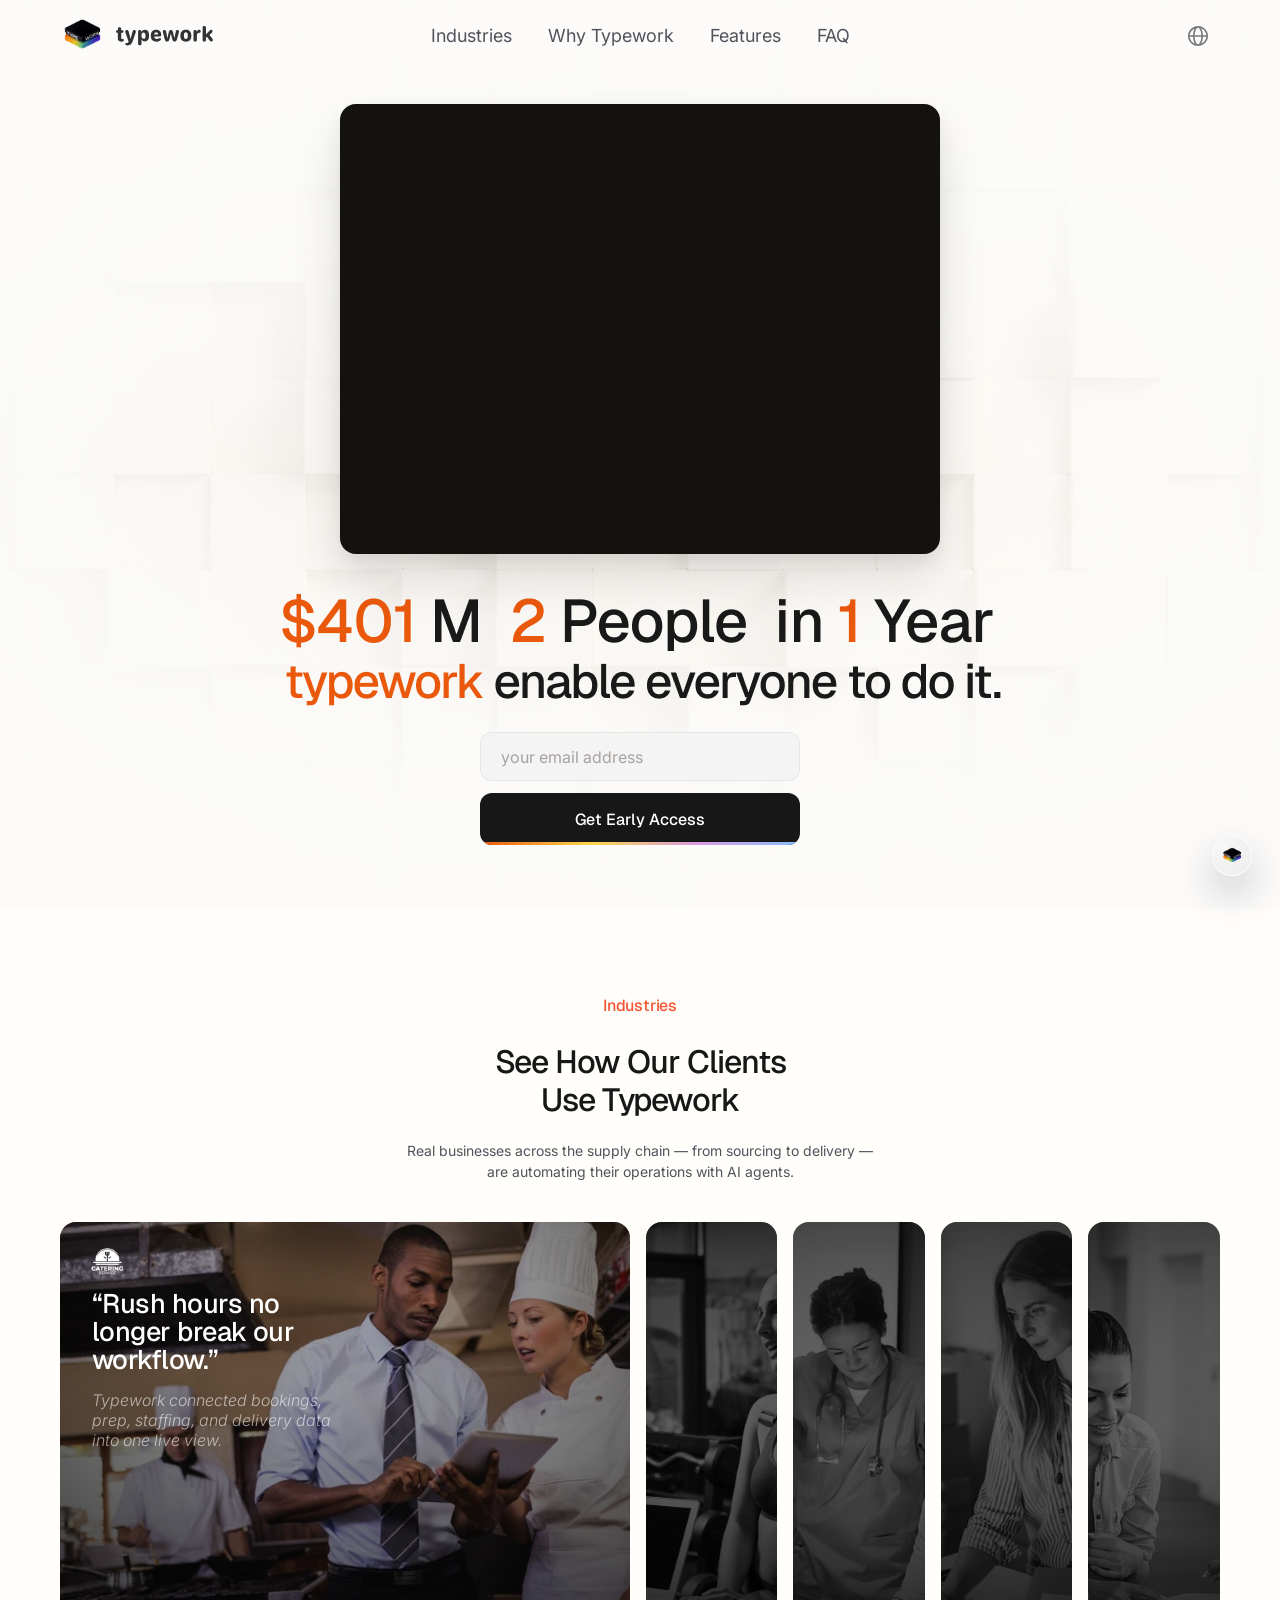
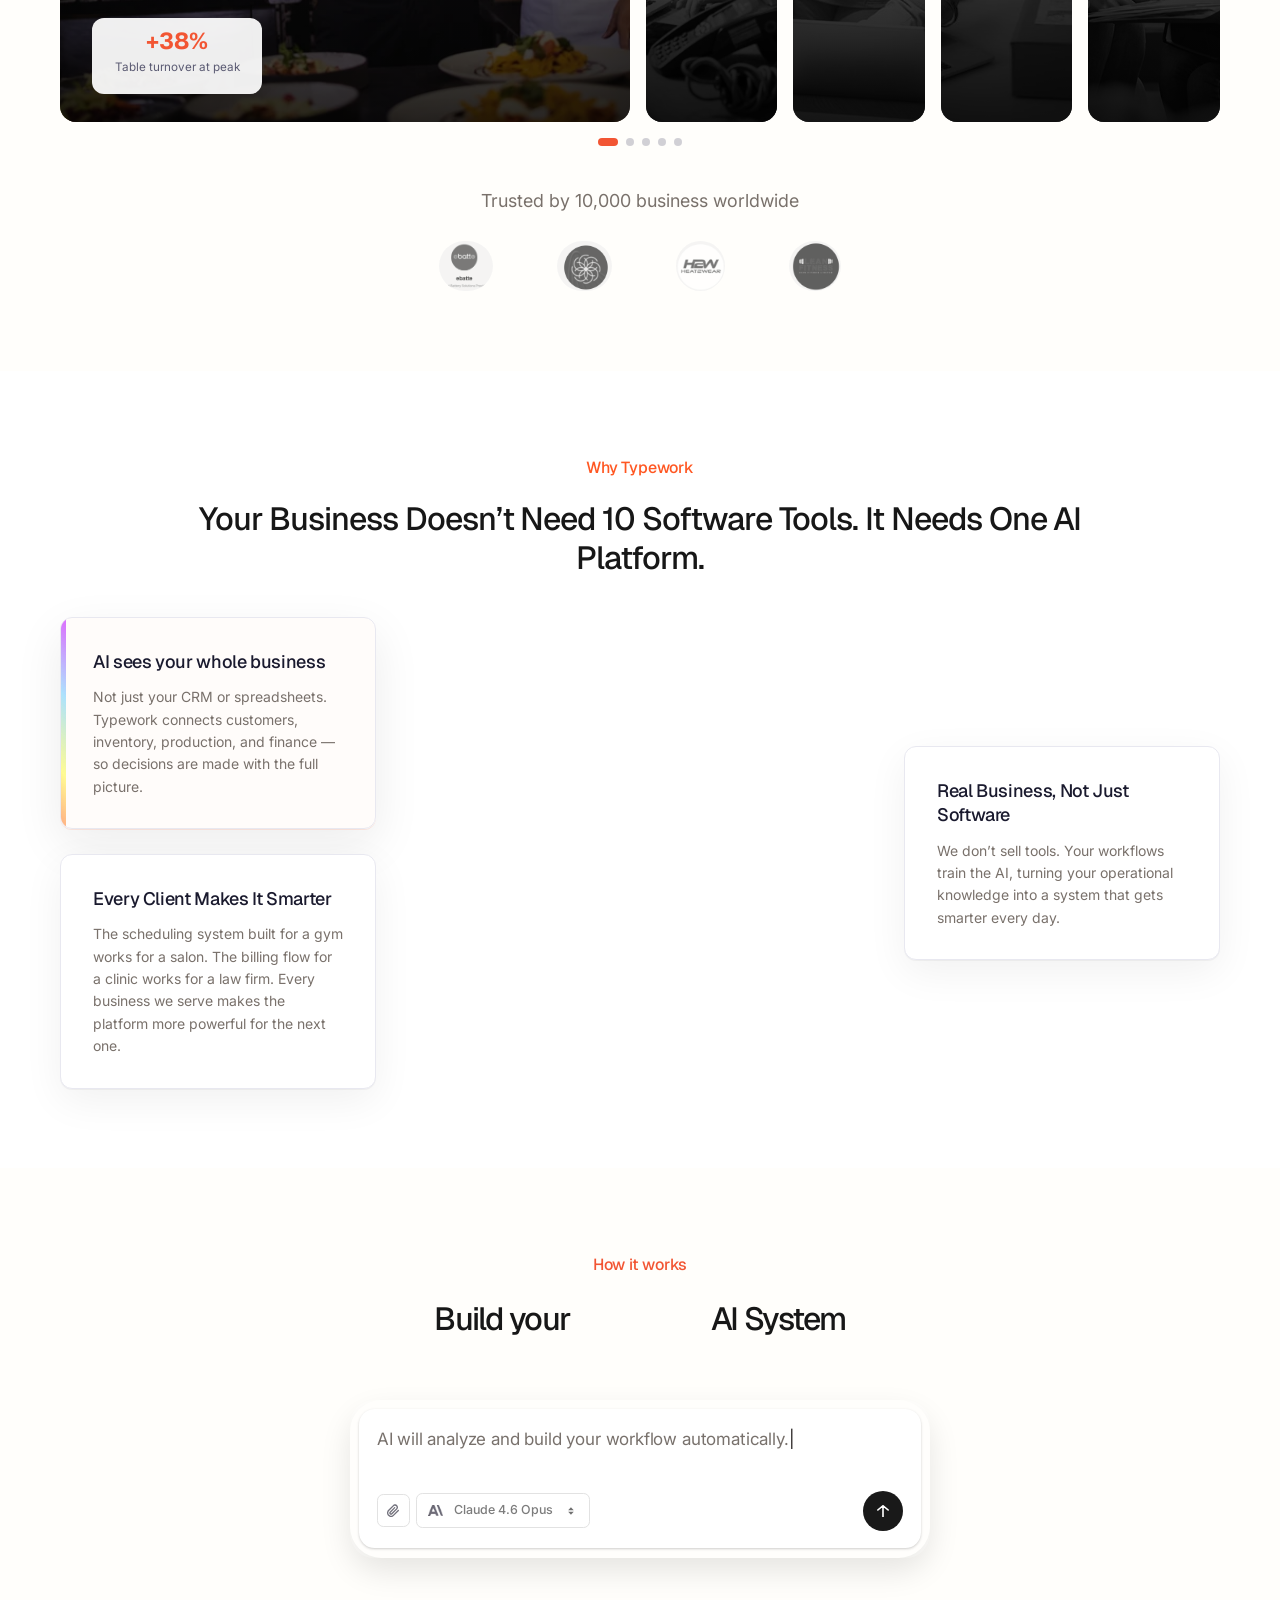
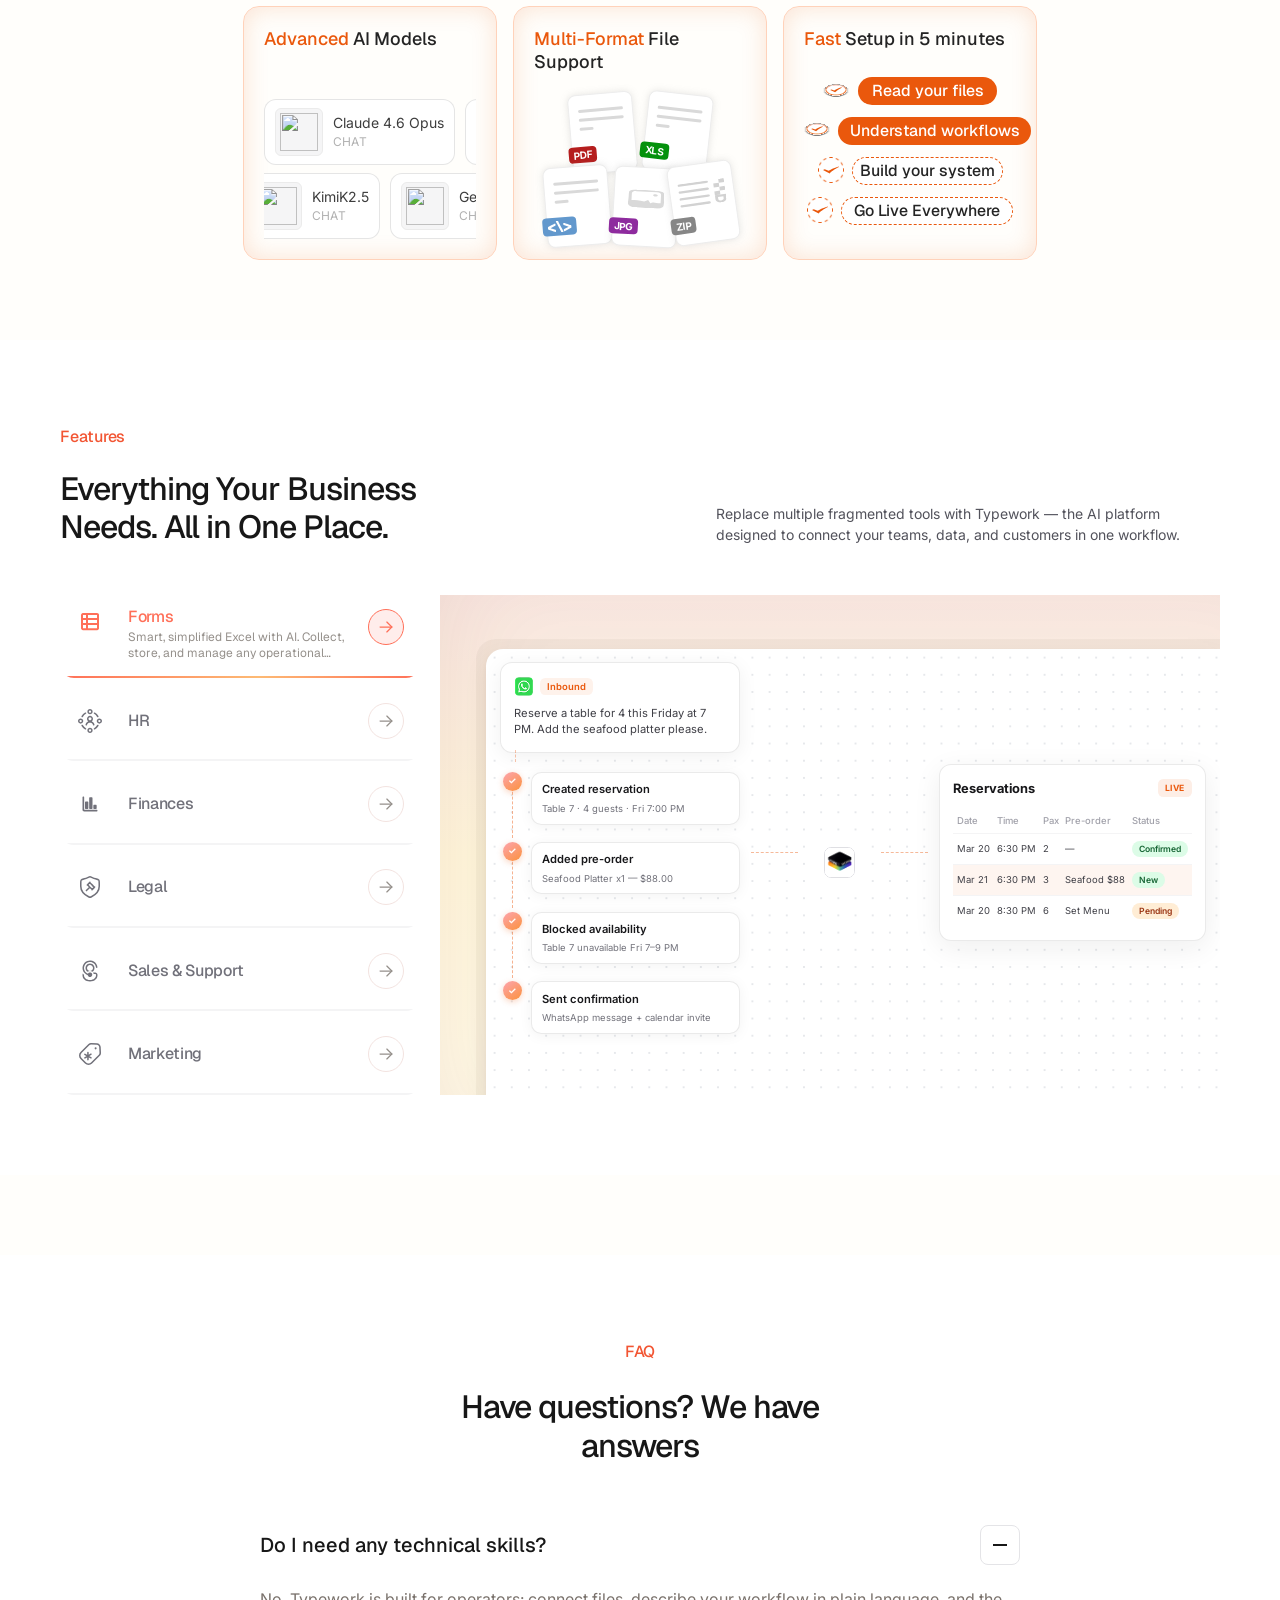
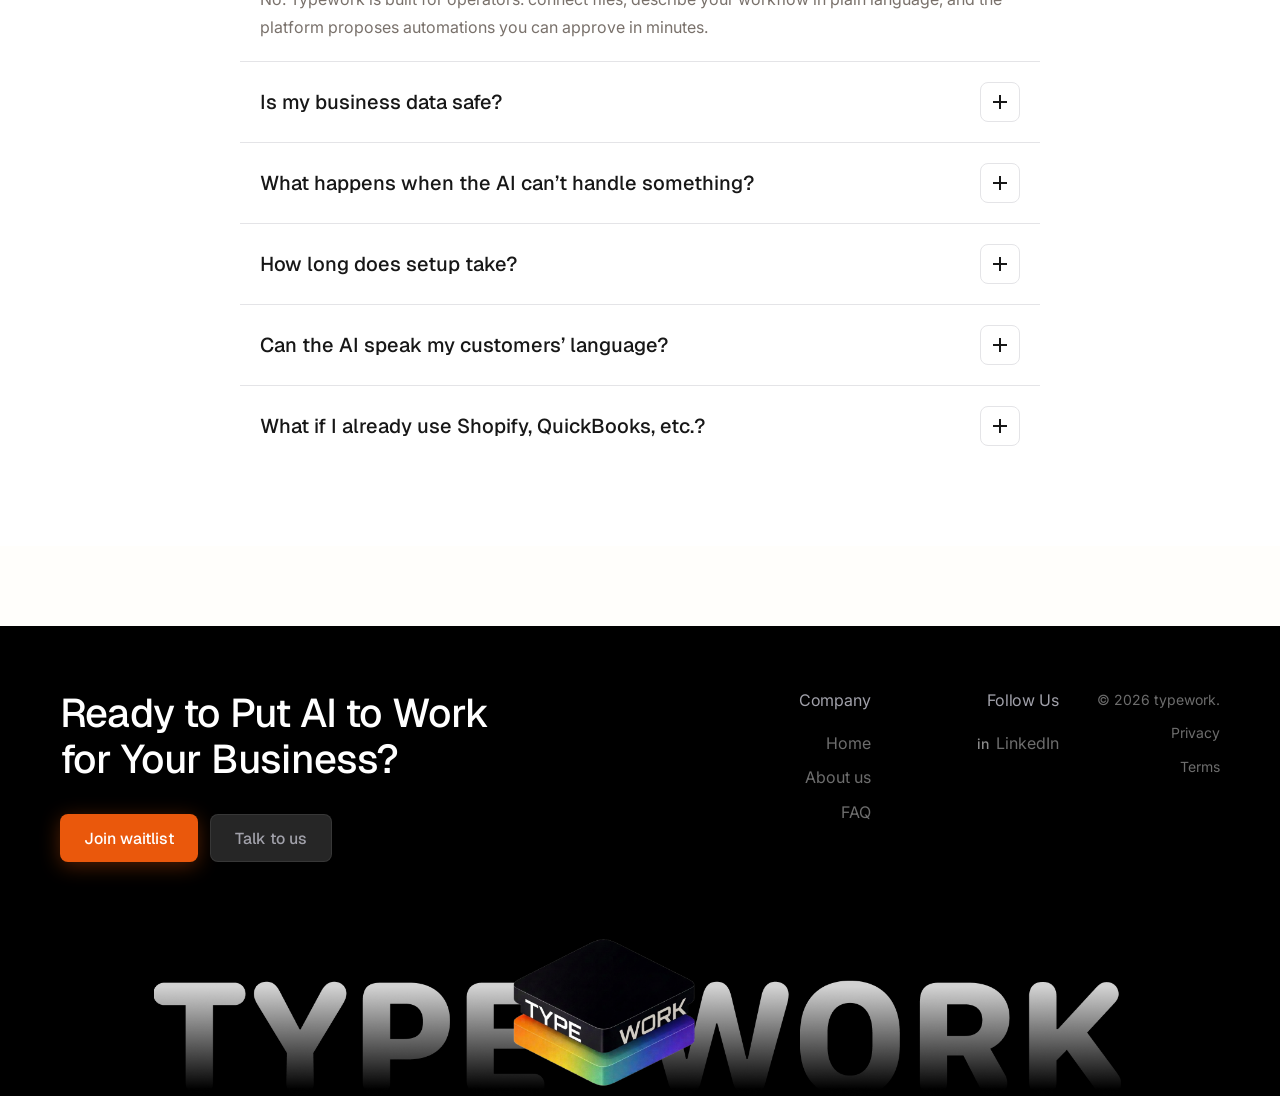
==== commit 70393401: "Add early-access lead form page and sync landing updates - Add early-access.html with full form, i18" ====
--- a/index.html
+++ b/index.html
@@ -117,31 +117,20 @@
                   data-tw-hero-case-video
                   aria-label="Case highlight"
                 >
-                  <source src="./case%20vid.mp4" type="video/mp4" />
+                  <source src="./case.mp4" type="video/mp4" />
                 </video>
               </div>
             </div>
             <div class="tw-hero__cta-col">
-              <div class="tw-hero__brand-row">
+              <h1 id="tw-hero-heading" class="tw-hero__headline">
                 <img
-                  class="tw-hero__mark"
-                  src="./Container.png"
-                  width="80"
-                  height="80"
-                  alt=""
+                  class="tw-hero__header-img"
+                  src="./header.png"
+                  alt="$401 M 2 People in 1 Year. typework — enable everyone to do it."
+                  width="722"
+                  height="114"
                   decoding="async"
                 />
-                <img
-                  class="tw-hero__wordmark"
-                  src="./typework字体.svg"
-                  alt="typework"
-                  width="107"
-                  height="22"
-                  decoding="async"
-                />
-              </div>
-              <h1 id="tw-hero-heading" class="tw-hero__headline">
-                enable everyone to do it.
               </h1>
               <form class="tw-hero__form" action="#" method="post" data-tw-hero-form>
                 <label class="tw-visually-hidden" for="tw-hero-email">Email</label>
@@ -1371,9 +1360,30 @@
             <span class="tw-footer__headline-line">Ready to Put AI to Work</span>
             <span class="tw-footer__headline-line">for Your Business?</span>
           </h2>
-          <div class="tw-footer__actions">
-            <a class="tw-footer__btn tw-footer__btn--primary" href="#">Join waitlist</a>
-            <a class="tw-footer__btn tw-footer__btn--secondary" href="#">Talk to us</a>
+          <div class="tw-footer__action-stack">
+            <div class="tw-footer__actions">
+              <button
+                type="button"
+                class="tw-footer__btn tw-footer__btn--primary"
+                data-tw-footer-waitlist-toggle
+                aria-expanded="false"
+                aria-controls="tw-footer-waitlist"
+              >
+                Join waitlist
+              </button>
+              <a class="tw-footer__btn tw-footer__btn--secondary" href="#">Talk to us</a>
+            </div>
+            <div id="tw-footer-waitlist" class="tw-footer__waitlist" hidden data-tw-footer-waitlist>
+              <label class="tw-visually-hidden" for="tw-footer-email">Email</label>
+              <input
+                id="tw-footer-email"
+                class="tw-hero__input tw-footer__waitlist-input"
+                type="email"
+                name="email"
+                autocomplete="email"
+                placeholder="your email address"
+              />
+            </div>
           </div>
         </div>
         <div class="tw-footer__right">
--- a/typework-base.css
+++ b/typework-base.css
@@ -346,11 +346,30 @@
   display: block;
 }
 
+.tw-footer__action-stack {
+  display: flex;
+  flex-direction: column;
+  align-items: flex-start;
+  gap: 0;
+  width: 100%;
+  max-width: 100%;
+}
+
 .tw-footer__actions {
   display: flex;
   flex-wrap: wrap;
   gap: var(--tw-space-3);
   align-items: center;
+}
+
+.tw-footer__waitlist {
+  width: 100%;
+  max-width: min(100%, 320px);
+  margin-top: var(--tw-space-3);
+}
+
+.tw-footer__waitlist-input {
+  display: block;
 }
 
 .tw-footer__btn {
--- a/typework-hero-landing.css
+++ b/typework-hero-landing.css
@@ -33,17 +33,19 @@
   align-items: center;
 }
 
+/* 单列垂直栈：上视频、下标题与表单，整体居中（对齐 Figma 720-23003） */
 .tw-hero__grid {
-  display: grid;
-  grid-template-columns: minmax(0, 1.05fr) minmax(0, 0.95fr);
+  display: flex;
+  flex-direction: column;
   align-items: center;
-  gap: clamp(2rem, 5vw, 4.5rem);
-  width: 100%;
-  max-width: 1120px;
+  gap: clamp(1.5rem, 4vw, 2.5rem);
+  width: 100%;
+  max-width: min(100%, 886px);
   margin: 0 auto;
 }
 
 .tw-hero__media-col {
+  width: 100%;
   min-width: 0;
 }
 
@@ -51,6 +53,8 @@
 .tw-hero__stack {
   position: relative;
   width: 100%;
+  max-width: 600px;
+  margin-inline: auto;
   aspect-ratio: 4 / 3;
   border-radius: 16px;
   overflow: hidden;
@@ -75,44 +79,20 @@
 .tw-hero__cta-col {
   display: flex;
   flex-direction: column;
-  align-items: flex-start;
-  gap: clamp(1rem, 2.5vw, 1.5rem);
-  text-align: left;
+  align-items: center;
+  gap: 0;
+  text-align: center;
   min-width: 0;
-}
-
-.tw-hero__brand-row {
-  display: flex;
-  flex-direction: row;
-  align-items: center;
-  gap: var(--tw-space-3);
-}
-
-.tw-hero__wordmark {
-  display: block;
-  height: clamp(22px, 4vw, 28px);
-  width: auto;
-  object-fit: contain;
+  width: 100%;
 }
 
 @media (max-width: 880px) {
   .tw-hero__grid {
-    grid-template-columns: 1fr;
     gap: var(--tw-space-8);
   }
 
-  .tw-hero__cta-col {
-    align-items: center;
-    text-align: center;
-  }
-
   .tw-hero__headline {
     max-width: min(100%, 22rem);
-    text-align: center;
-  }
-
-  .tw-hero__brand-row {
-    justify-content: center;
   }
 
   .tw-hero__form {
@@ -120,29 +100,27 @@
   }
 }
 
-.tw-hero__mark {
-  width: 80px;
-  height: 80px;
+.tw-hero__headline {
+  margin: 0 0 clamp(1rem, 2.5vw, 1.5rem);
+  max-width: 100%;
+  font-size: 0;
+  line-height: 0;
+  text-align: center;
+}
+
+.tw-hero__header-img {
   display: block;
-  object-fit: contain;
-  flex-shrink: 0;
-}
-
-.tw-hero__headline {
-  margin: 0;
-  font-family: var(--tw-font-display);
-  font-weight: var(--tw-fw-semibold);
-  font-size: clamp(1.5rem, 2.8vw, 2rem);
-  line-height: 1.2;
-  letter-spacing: -0.02em;
-  color: #404040;
-  max-width: 100%;
+  width: 100%;
+  max-width: 886px;
+  height: auto;
+  margin-inline: auto;
 }
 
 .tw-hero__form {
   width: 100%;
   max-width: 320px;
   margin-top: 0;
+  margin-inline: auto;
   display: flex;
   flex-direction: column;
   gap: 0.75rem;
@@ -157,7 +135,7 @@
   color: var(--tw-color-text);
   background: #f4f4f5;
   border: 1px solid rgba(0, 0, 0, 0.06);
-  border-radius: var(--tw-radius-pill);
+  border-radius: 12px;
   outline: none;
   transition:
     border-color 0.15s ease,
@@ -224,7 +202,7 @@
   flex-wrap: nowrap;
   justify-content: center;
   align-items: baseline;
-  gap: 0.35em;
+  gap: 6px;
 }
 
 .tw-how-it-works .tw-how-it-works__title {
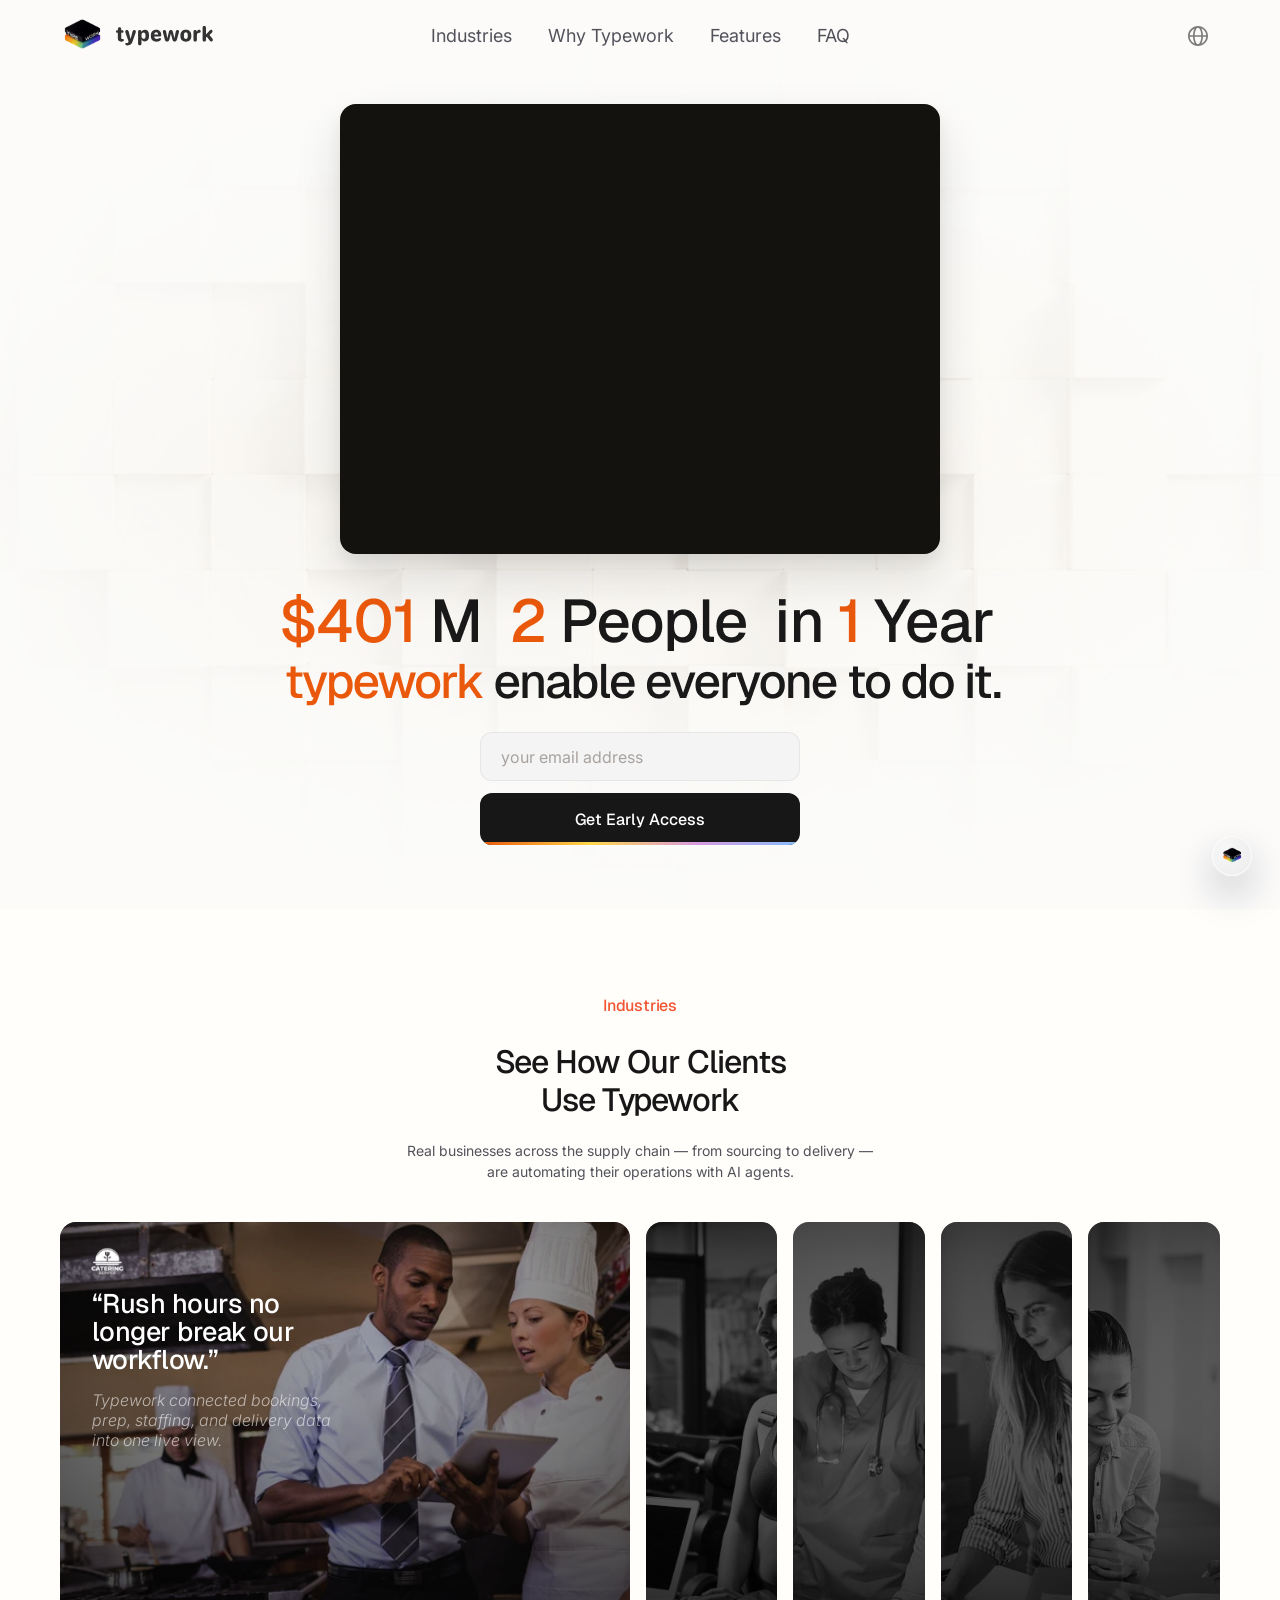
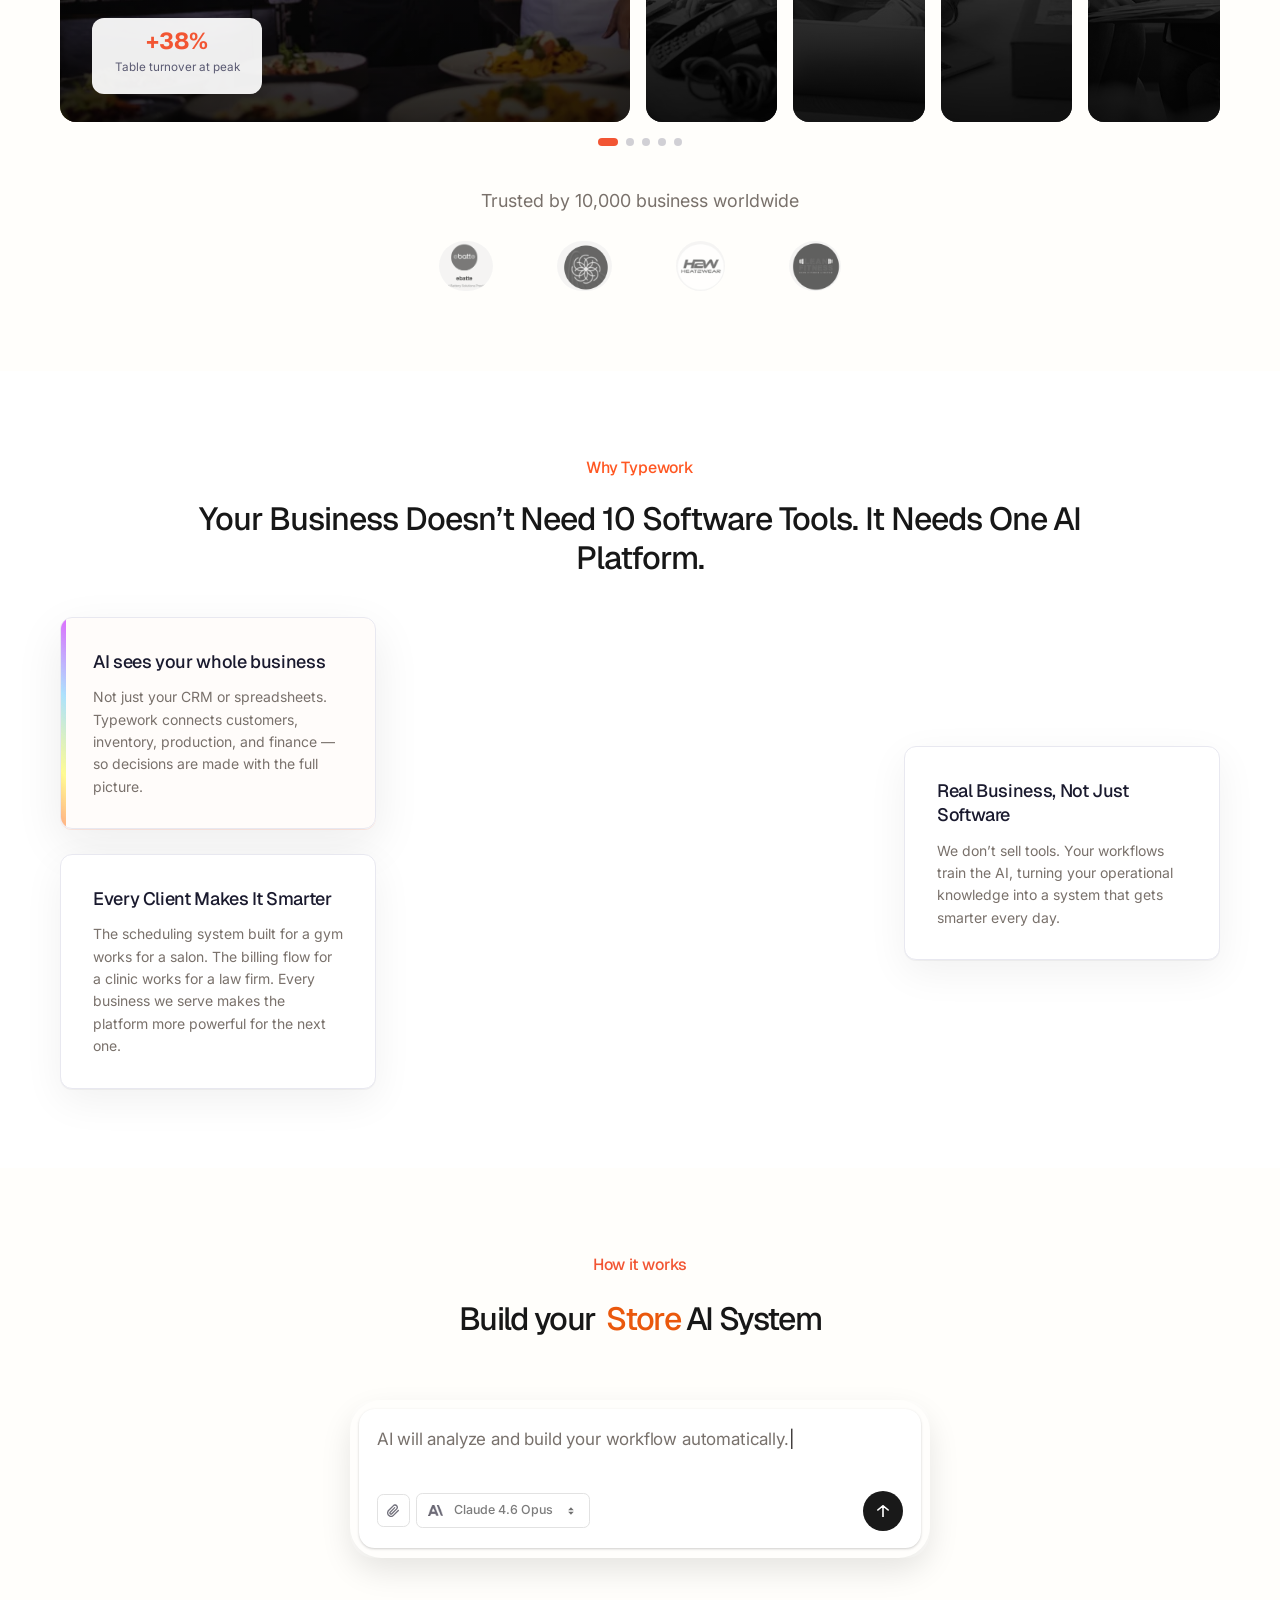
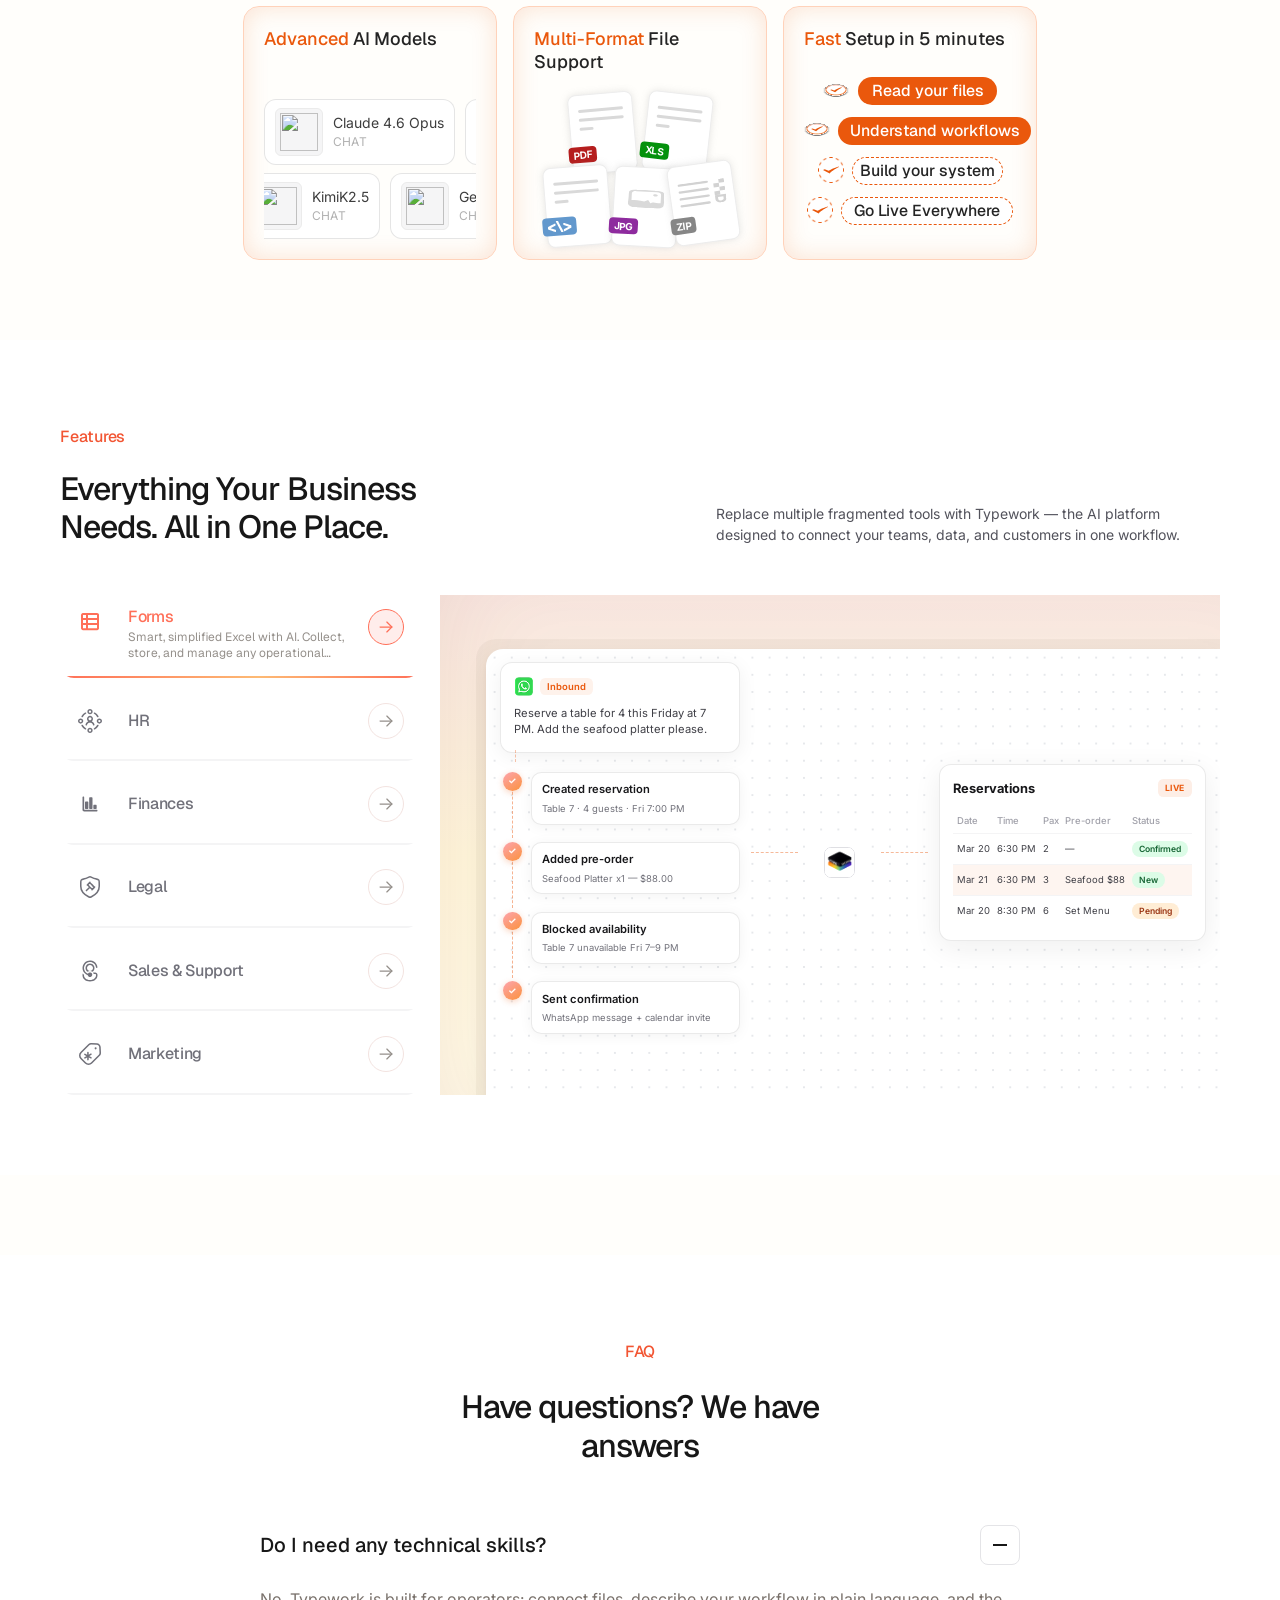
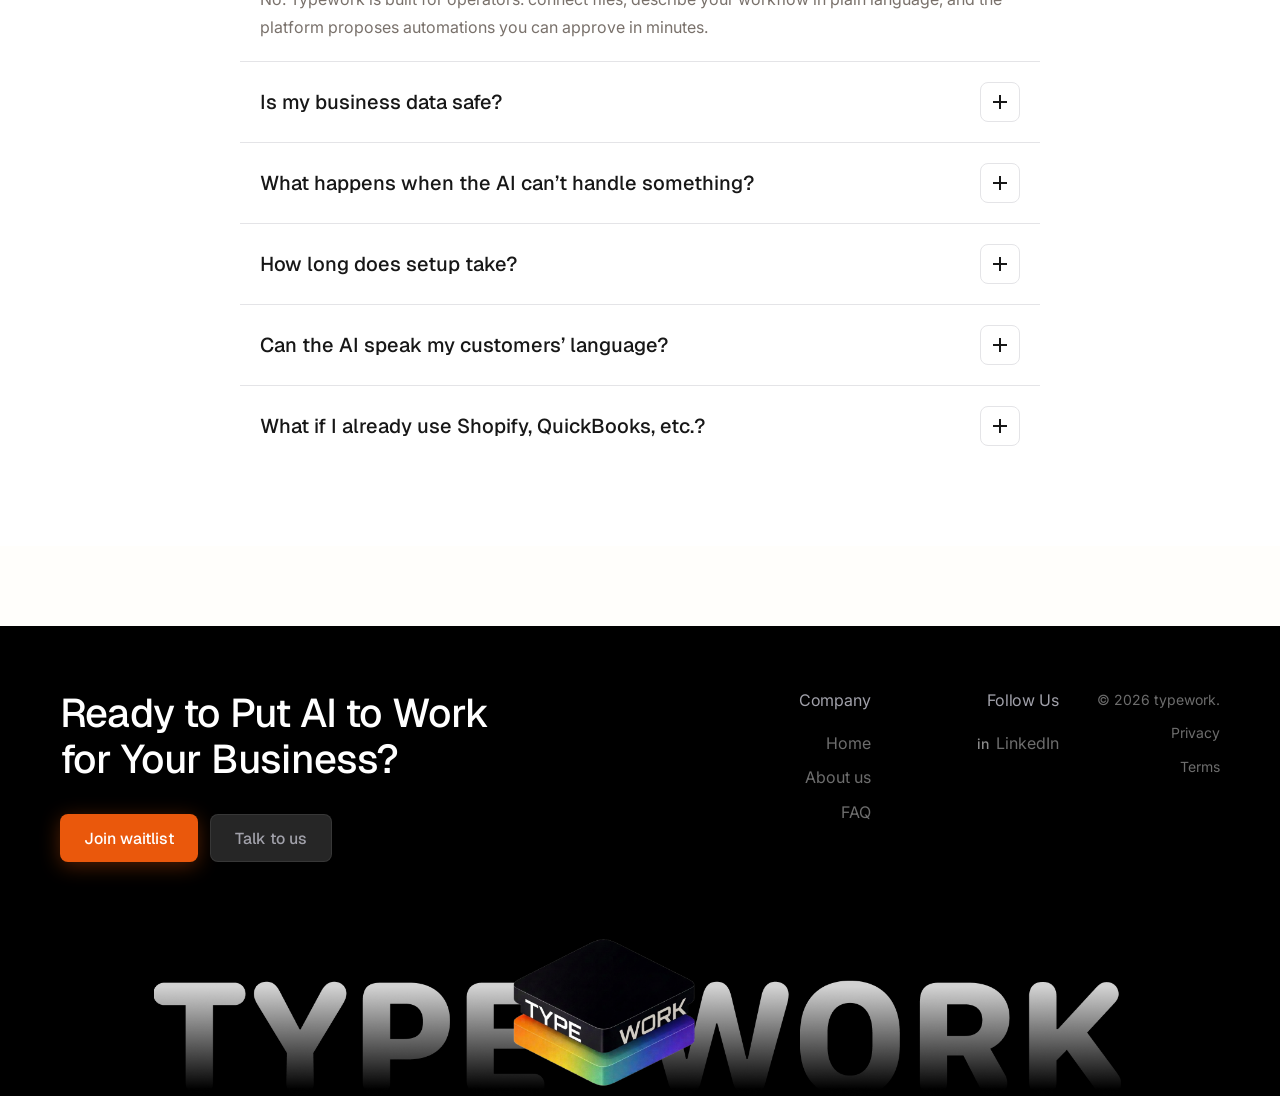
==== commit 8eed27c1: "Footer: link Join waitlist to early-access; remove inline waitlist UI - Replace footer waitlist togg" ====
--- a/index.html
+++ b/index.html
@@ -1360,30 +1360,9 @@
             <span class="tw-footer__headline-line">Ready to Put AI to Work</span>
             <span class="tw-footer__headline-line">for Your Business?</span>
           </h2>
-          <div class="tw-footer__action-stack">
-            <div class="tw-footer__actions">
-              <button
-                type="button"
-                class="tw-footer__btn tw-footer__btn--primary"
-                data-tw-footer-waitlist-toggle
-                aria-expanded="false"
-                aria-controls="tw-footer-waitlist"
-              >
-                Join waitlist
-              </button>
-              <a class="tw-footer__btn tw-footer__btn--secondary" href="#">Talk to us</a>
-            </div>
-            <div id="tw-footer-waitlist" class="tw-footer__waitlist" hidden data-tw-footer-waitlist>
-              <label class="tw-visually-hidden" for="tw-footer-email">Email</label>
-              <input
-                id="tw-footer-email"
-                class="tw-hero__input tw-footer__waitlist-input"
-                type="email"
-                name="email"
-                autocomplete="email"
-                placeholder="your email address"
-              />
-            </div>
+          <div class="tw-footer__actions">
+            <a class="tw-footer__btn tw-footer__btn--primary" href="early-access.html">Join waitlist</a>
+            <a class="tw-footer__btn tw-footer__btn--secondary" href="#">Talk to us</a>
           </div>
         </div>
         <div class="tw-footer__right">
--- a/typework-base.css
+++ b/typework-base.css
@@ -346,30 +346,11 @@
   display: block;
 }
 
-.tw-footer__action-stack {
-  display: flex;
-  flex-direction: column;
-  align-items: flex-start;
-  gap: 0;
-  width: 100%;
-  max-width: 100%;
-}
-
 .tw-footer__actions {
   display: flex;
   flex-wrap: wrap;
   gap: var(--tw-space-3);
   align-items: center;
-}
-
-.tw-footer__waitlist {
-  width: 100%;
-  max-width: min(100%, 320px);
-  margin-top: var(--tw-space-3);
-}
-
-.tw-footer__waitlist-input {
-  display: block;
 }
 
 .tw-footer__btn {
